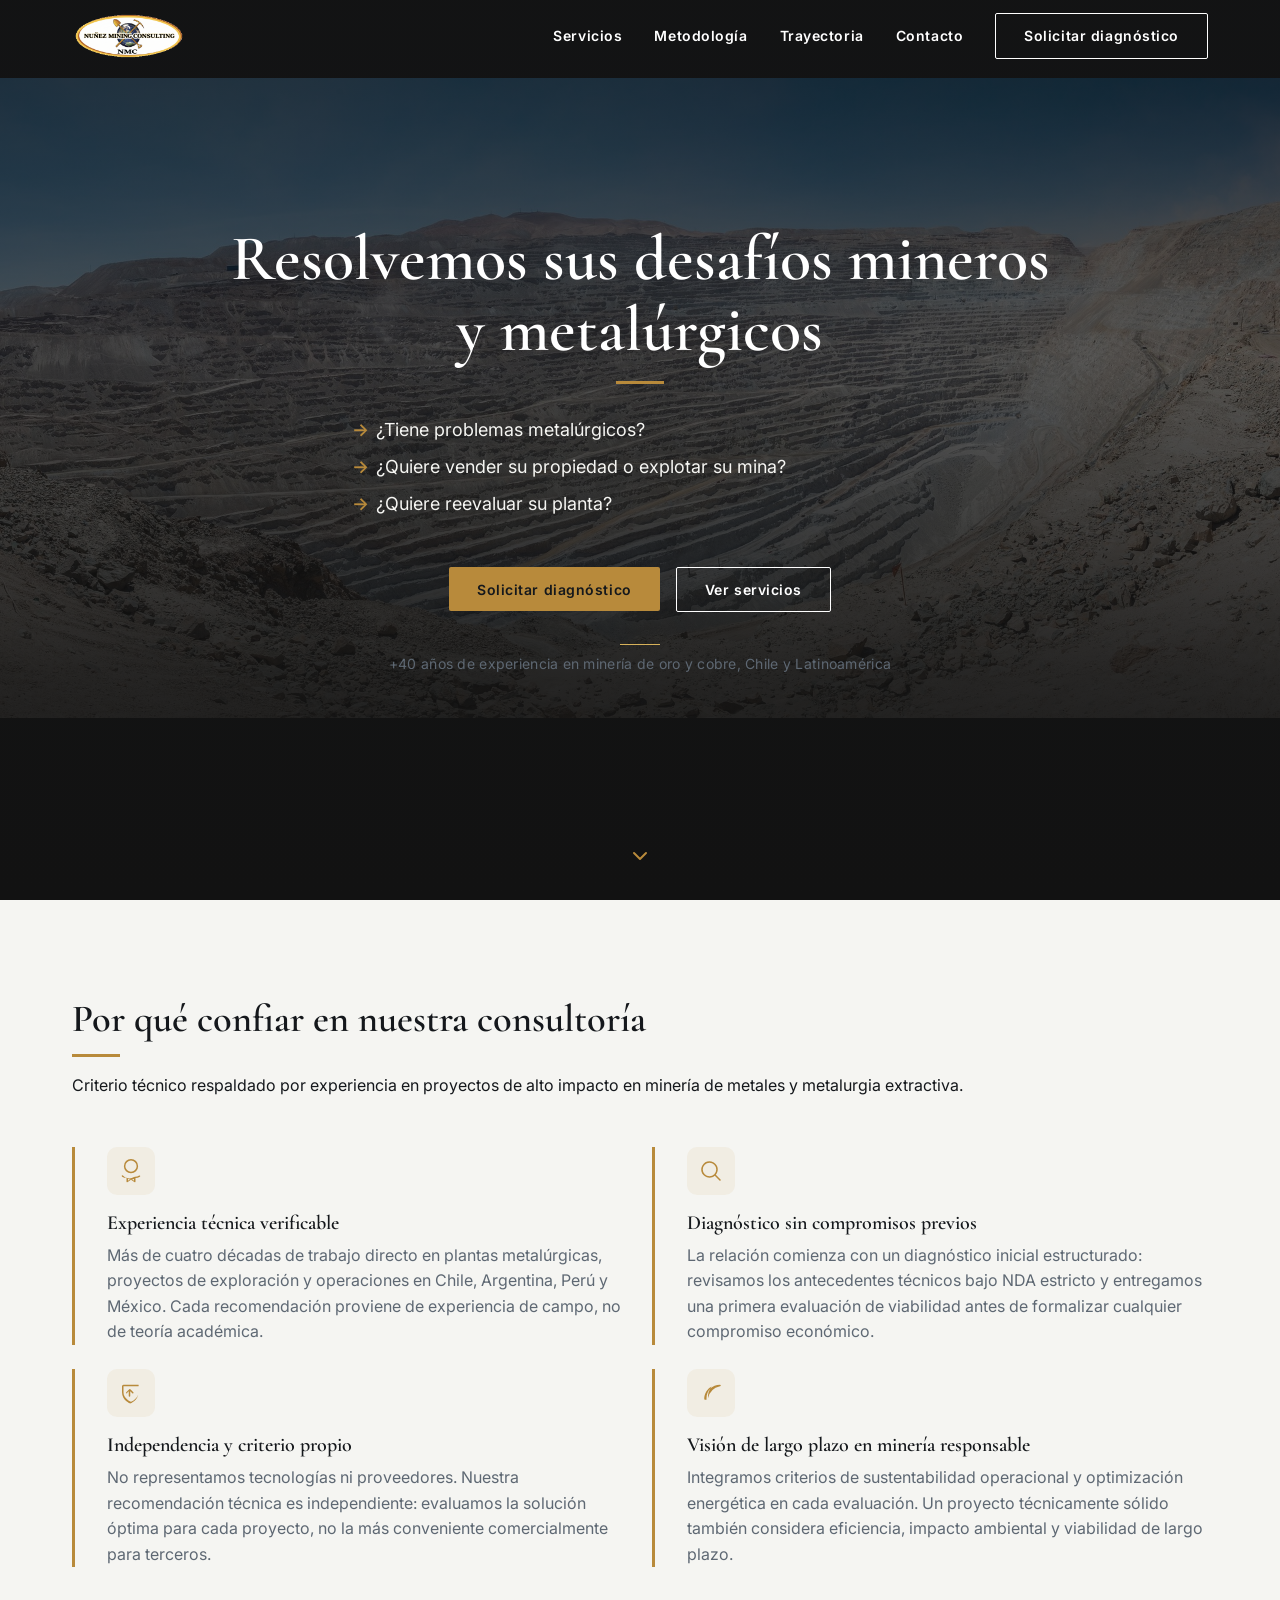
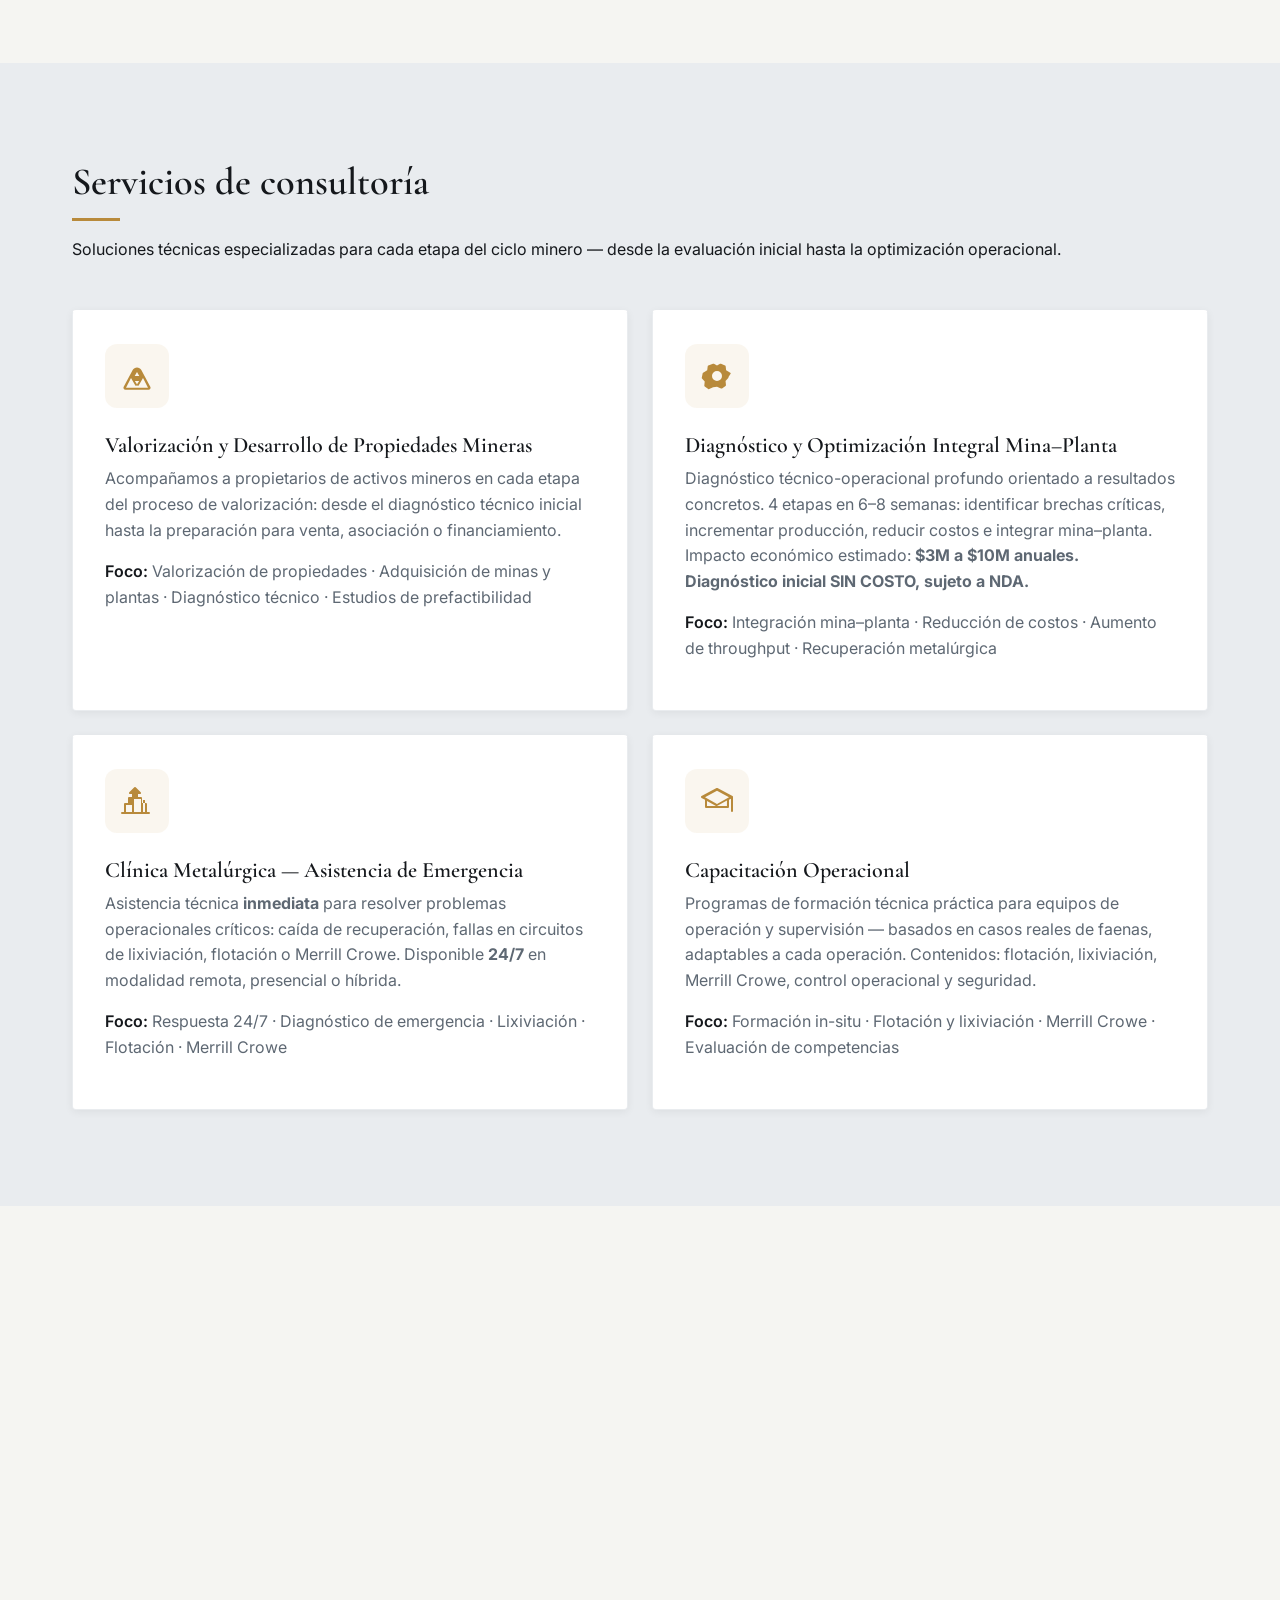
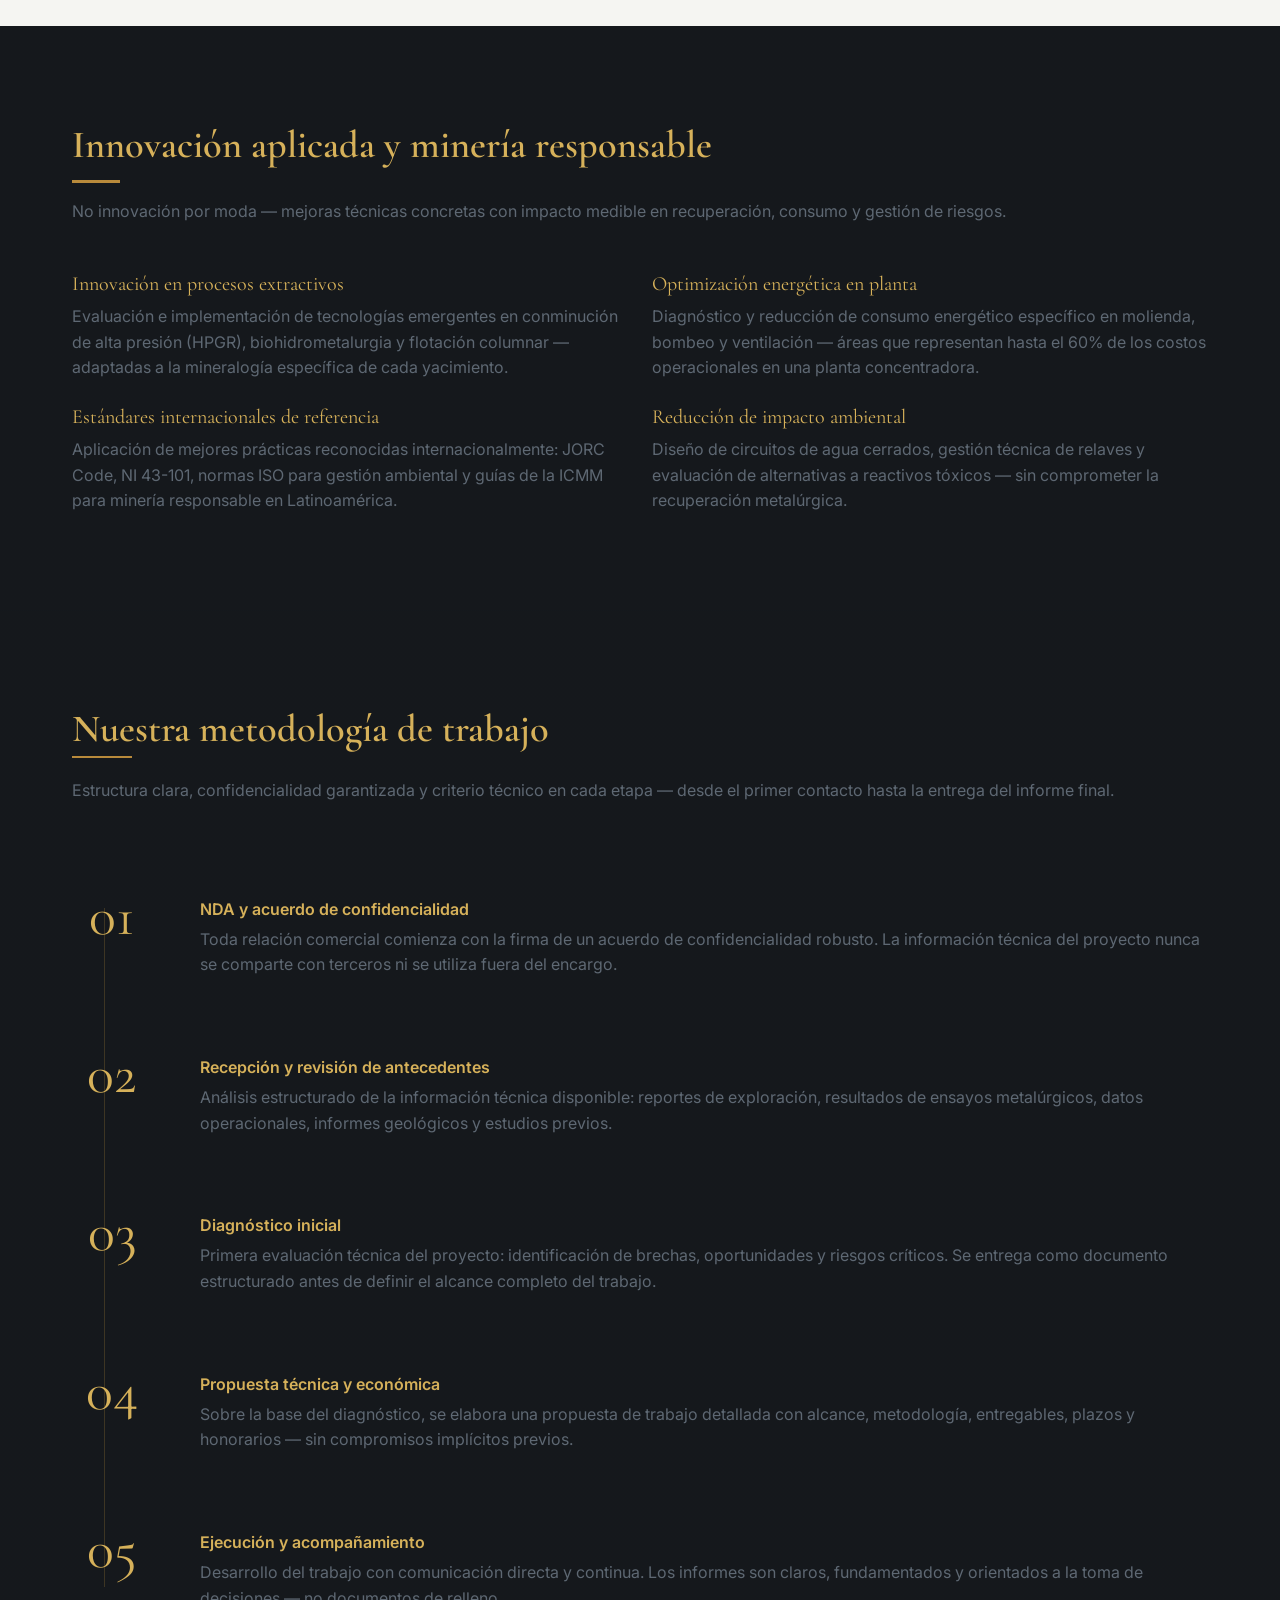
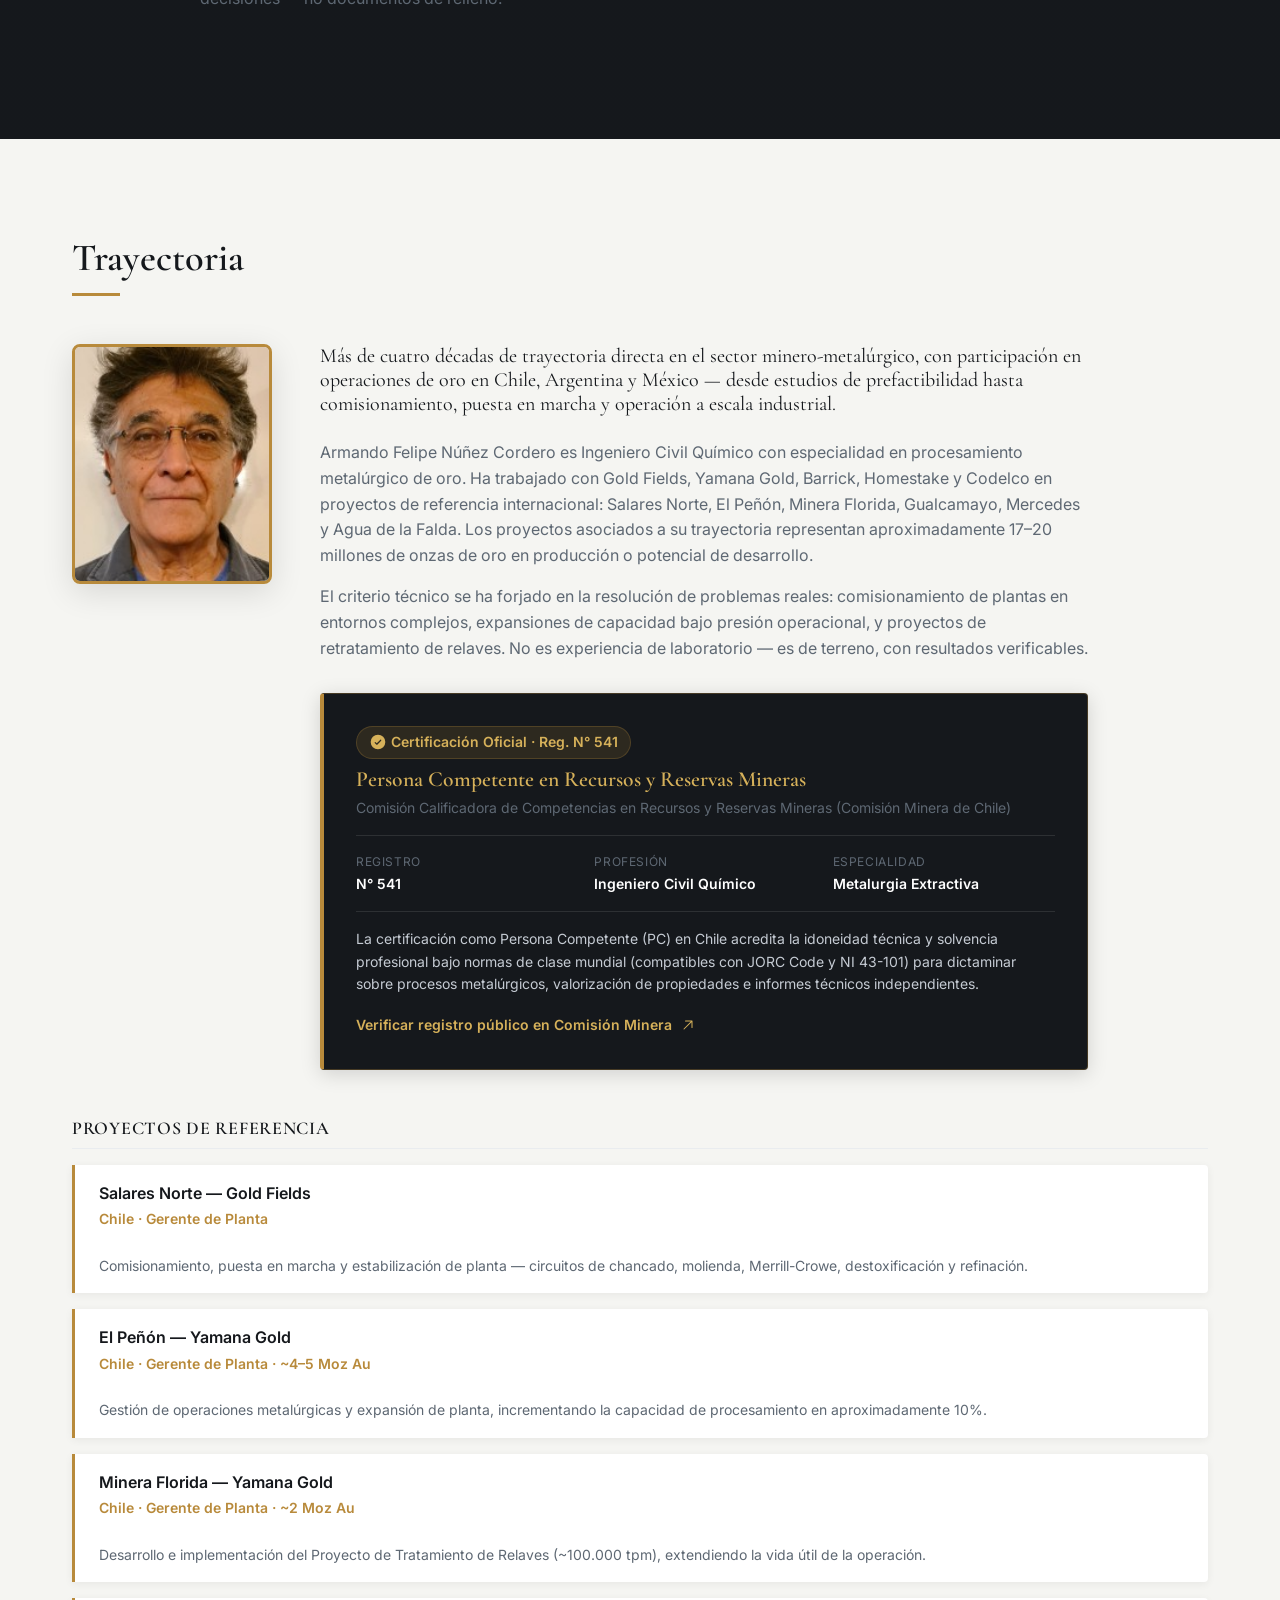
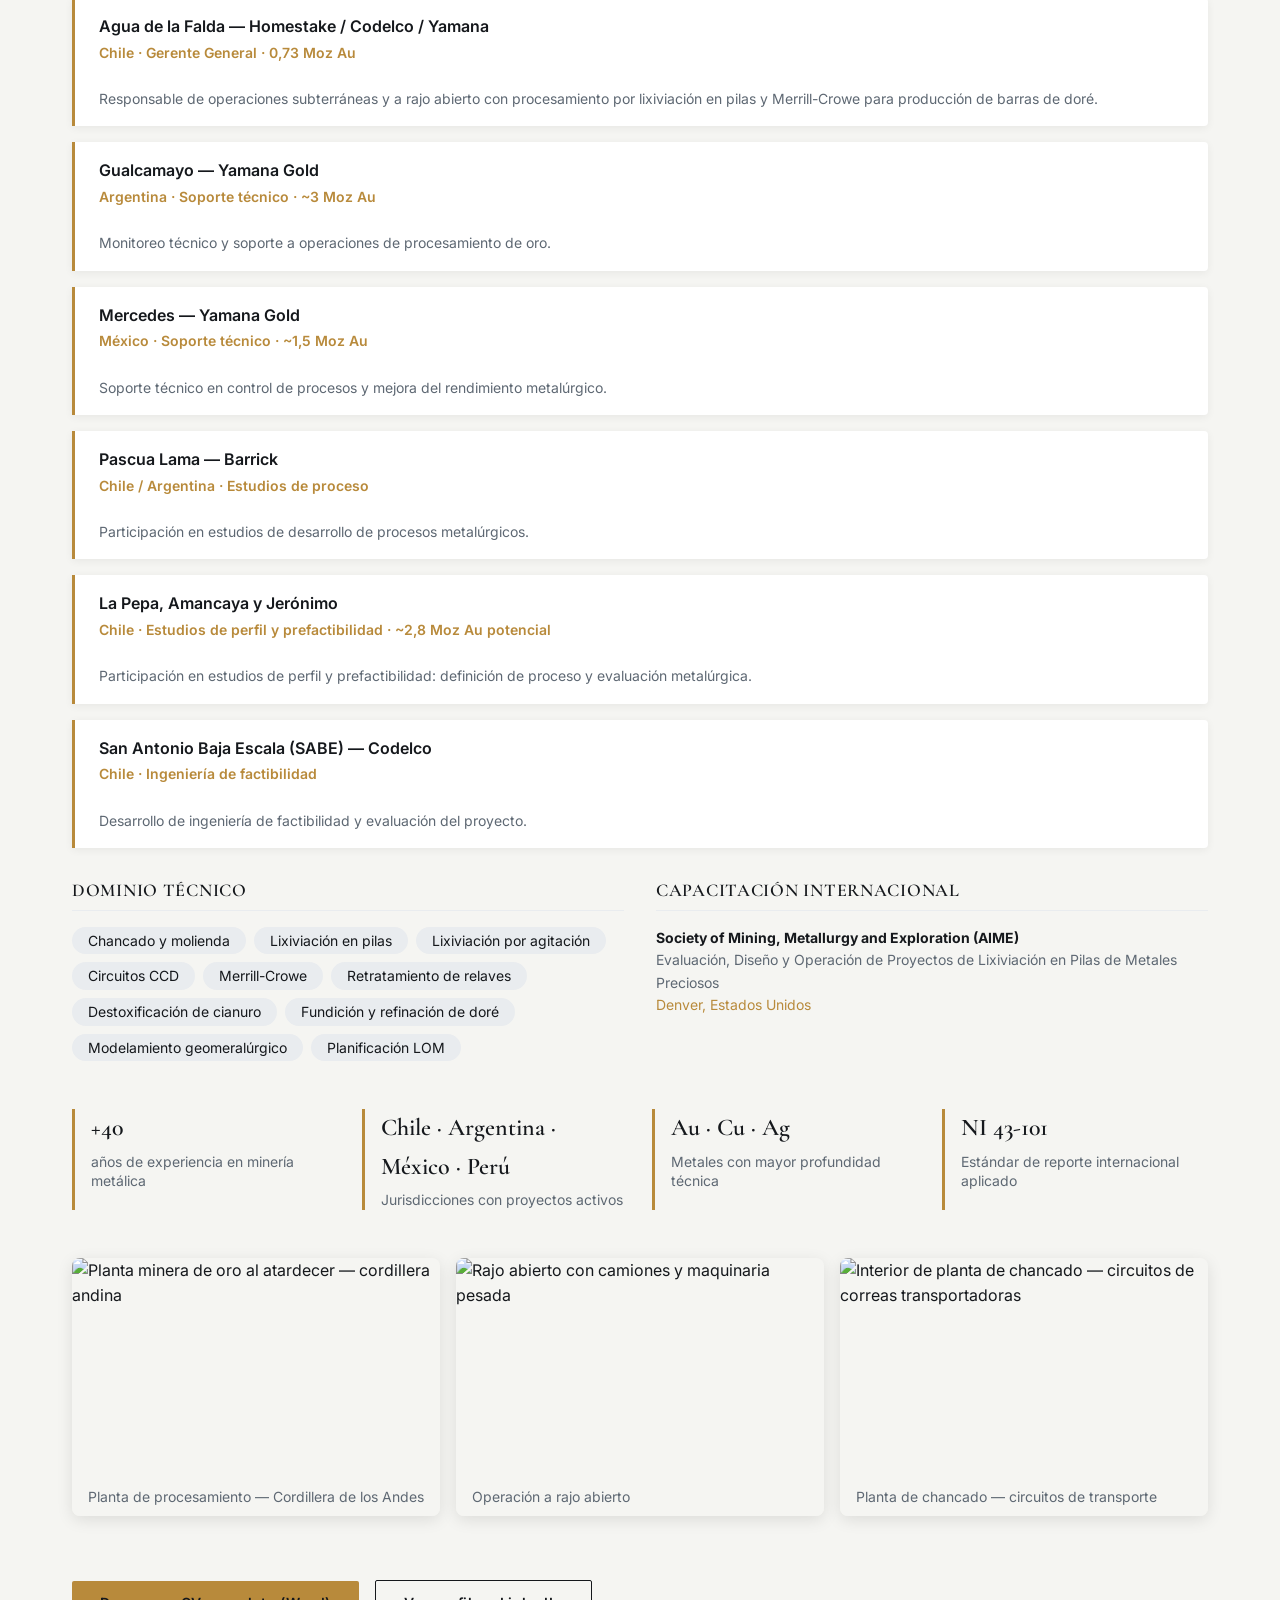
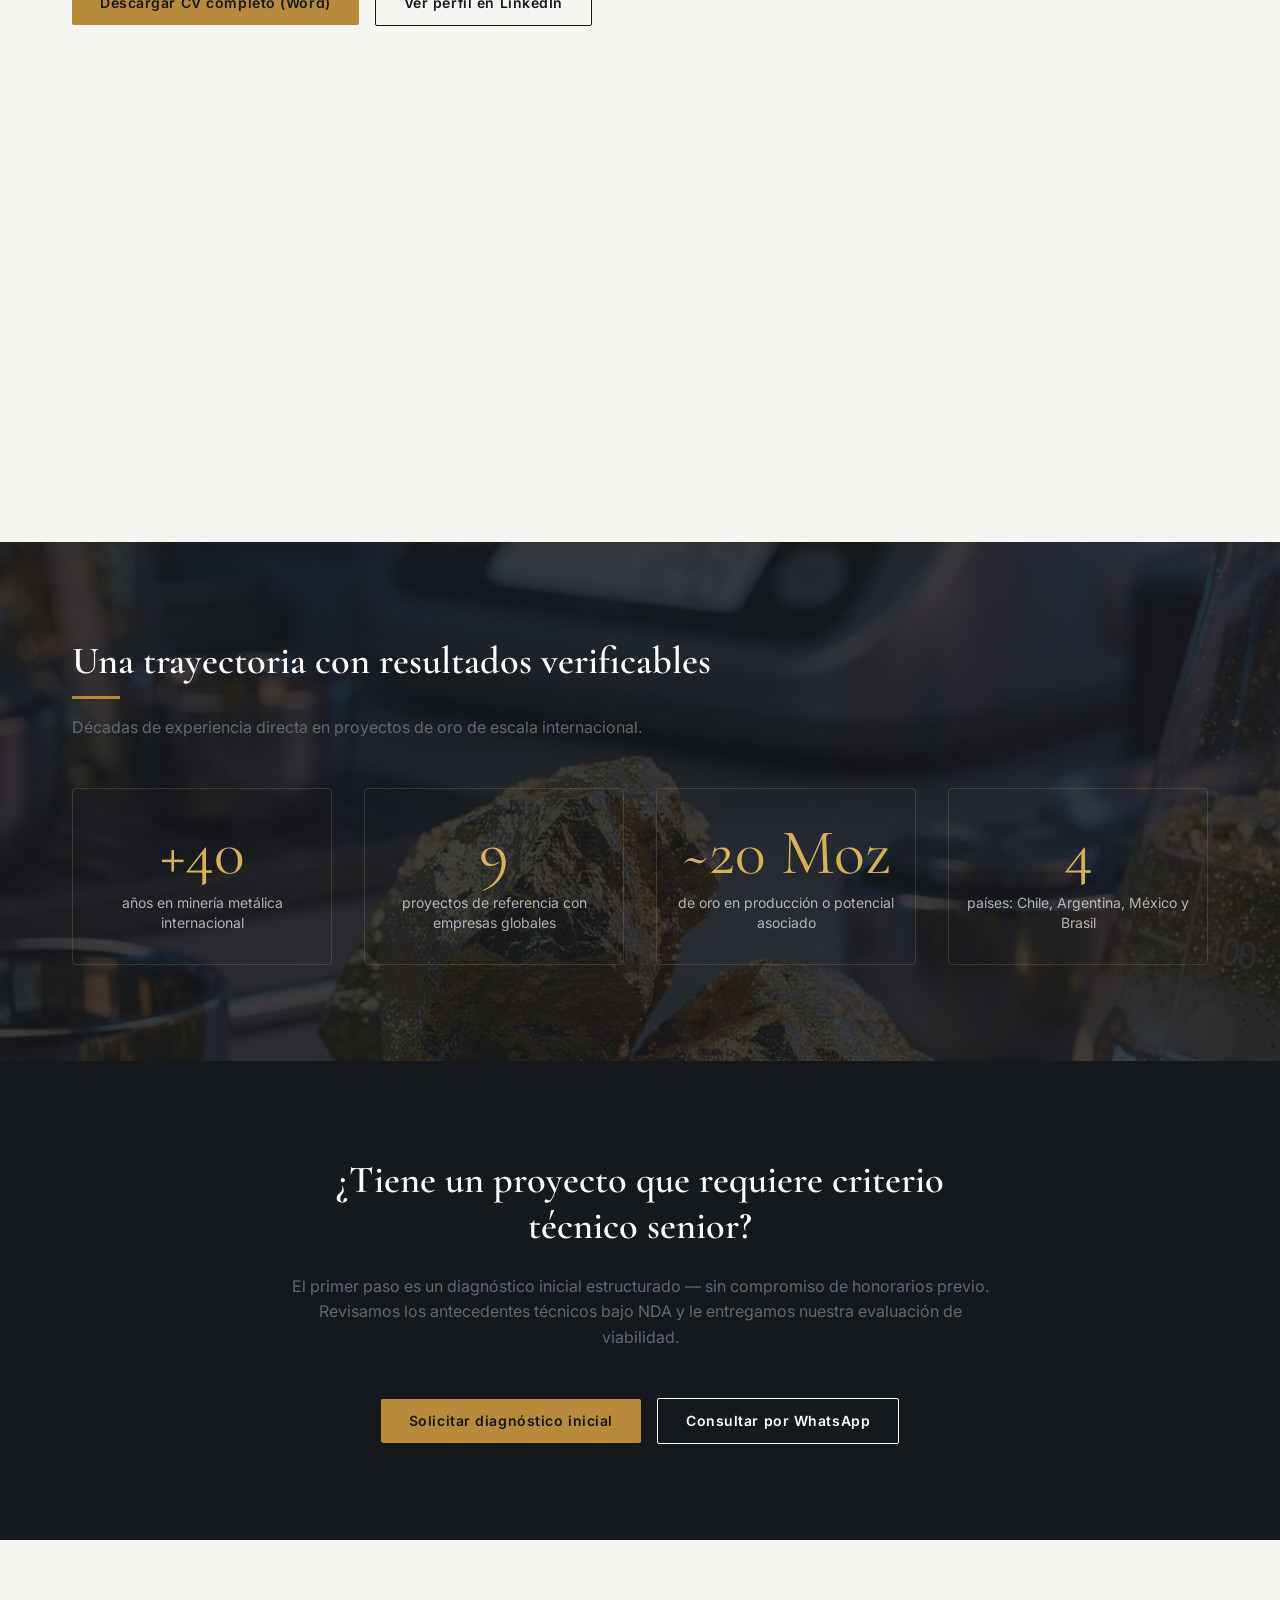
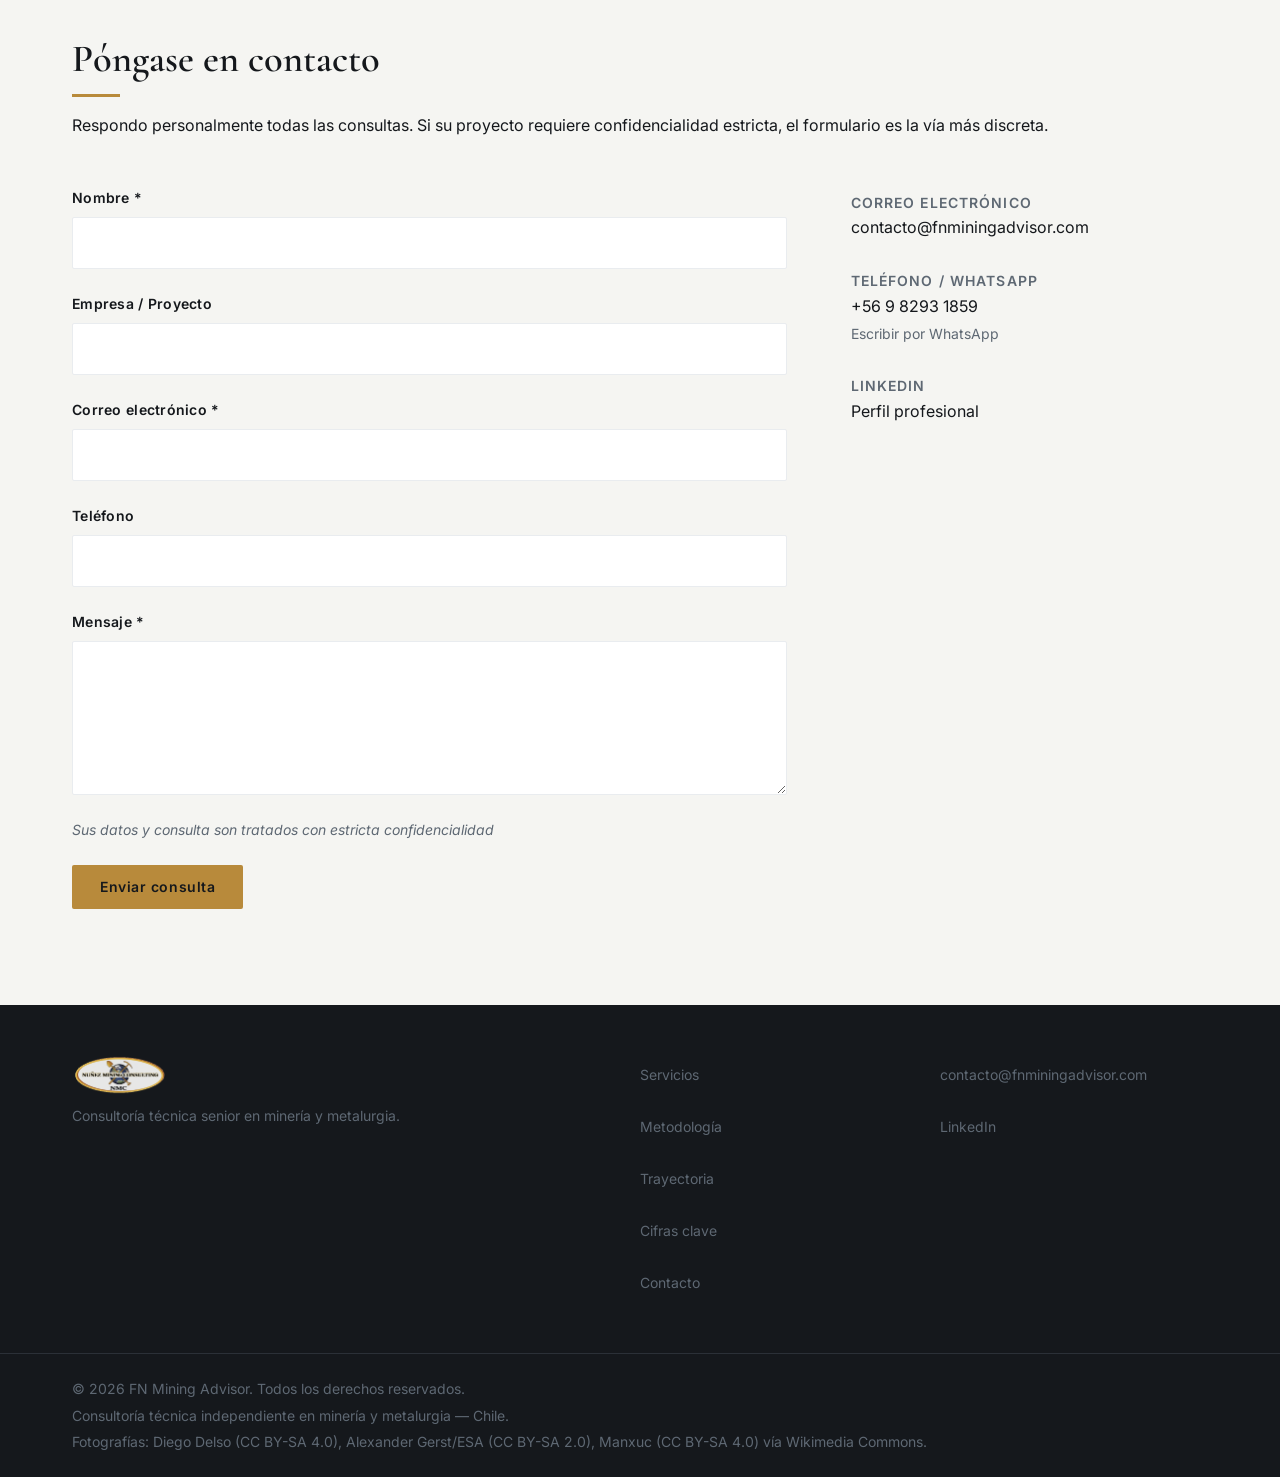
==== index.html @ b51a4a7b "fix(css): forzar especificidad dorada e invalidación de caché CSS con query params ?v=1.1.0" ====
<!DOCTYPE html>
<html lang="es">
<head>
  <meta charset="UTF-8">
  <meta name="viewport" content="width=device-width, initial-scale=1.0">
  <meta name="description" content="Consultoría especializada en valorización de propiedades, optimización metalúrgica y gestión de proyectos mineros en Chile y Latinoamérica.">

  <title>FN Mining Advisor — Consultoría Técnica Senior en Minería y Metalurgia</title>

  <!-- Design tokens load first — all other CSS depends on these variables -->
  <link rel="stylesheet" href="css/tokens.css?v=1.1.0">
  <link rel="stylesheet" href="css/base.css?v=1.1.0">
  <link rel="stylesheet" href="css/layout.css?v=1.1.0">
  <link rel="stylesheet" href="css/utilities.css?v=1.1.0">

  <!-- Section CSS -->
  <link rel="stylesheet" href="css/sections/hero.css?v=1.1.0">
  <link rel="stylesheet" href="css/sections/valor.css?v=1.1.0">
  <link rel="stylesheet" href="css/sections/servicios.css?v=1.1.0">
  <link rel="stylesheet" href="css/sections/innovacion.css?v=1.1.0">
  <link rel="stylesheet" href="css/sections/metodologia.css?v=1.1.0">
  <link rel="stylesheet" href="css/sections/experiencia.css?v=1.1.0">
  <link rel="stylesheet" href="css/sections/insights.css?v=1.1.0">
  <link rel="stylesheet" href="css/sections/cta-final.css?v=1.1.0">
  <link rel="stylesheet" href="css/sections/contacto.css?v=1.1.0">
  <link rel="stylesheet" href="css/header.css?v=1.1.0">
  <link rel="stylesheet" href="css/footer.css?v=1.1.0">
</head>
<body>

  <!-- ============================================================
       HEADER — sticky, transparent over hero, solid on scroll
       JS in js/header.js adds .header--scrolled when past hero
       ============================================================ -->
  <header class="site-header" id="site-header" role="banner">
    <div class="container site-header__inner">

      <a href="/" class="site-logo" aria-label="FN Mining Advisor — Inicio">
        <img src="assets/logo-nmc.png" alt="Nuñez Mining Consulting" class="site-logo__img">
      </a>

      <!-- Desktop navigation -->
      <nav class="site-nav" role="navigation" aria-label="Navegación principal">
        <ul class="site-nav__list" role="list">
          <li><a href="#servicios" class="site-nav__link">Servicios</a></li>
          <li><a href="#metodologia" class="site-nav__link">Metodología</a></li>
          <li><a href="#experiencia" class="site-nav__link">Trayectoria</a></li>
          <li><a href="#contacto" class="site-nav__link">Contacto</a></li>
        </ul>
        <a href="#contacto" class="btn btn--ghost site-nav__cta">Solicitar diagnóstico</a>
      </nav>

      <!-- Mobile hamburger button -->
      <button class="site-nav__hamburger" id="nav-toggle" aria-label="Abrir menú" aria-expanded="false" aria-controls="mobile-nav">
        <span class="site-nav__hamburger-bar"></span>
        <span class="site-nav__hamburger-bar"></span>
        <span class="site-nav__hamburger-bar"></span>
      </button>
    </div>
  </header>

  <!-- Mobile nav overlay — shown/hidden by js/header.js via .nav--open class -->
  <div class="mobile-nav" id="mobile-nav" aria-hidden="true" role="dialog" aria-label="Menú de navegación">
    <button class="mobile-nav__close" id="nav-close" aria-label="Cerrar menú">&#10005;</button>
    <nav aria-label="Navegación móvil">
      <ul class="mobile-nav__list" role="list">
        <li><a href="#servicios" class="mobile-nav__link">Servicios</a></li>
        <li><a href="#metodologia" class="mobile-nav__link">Metodología</a></li>
        <li><a href="#experiencia" class="mobile-nav__link">Trayectoria</a></li>
        <li><a href="#contacto" class="mobile-nav__link">Contacto</a></li>
      </ul>
      <a href="#contacto" class="btn btn--primary mobile-nav__cta">Solicitar diagnóstico</a>
    </nav>
  </div>

  <main id="main-content">

    <!-- ============================================================
         SECTION 1: HERO
         Dark gradient, 100vh, centered content
         ============================================================ -->
    <section id="hero" class="hero section--dark" aria-labelledby="hero-heading" style="background-image: url('assets/images/hero-bg.jpg');">
      <div class="container hero__container">
        <div class="hero__content fade-in">
          <h1 class="hero__heading" id="hero-heading">
            Resolvemos sus desafíos mineros y metalúrgicos
          </h1>
          <ul class="hero__pain-points" aria-label="Problemas que resolvemos">
            <li>¿Tiene problemas metalúrgicos?</li>
            <li>¿Quiere vender su propiedad o explotar su mina?</li>
            <li>¿Quiere reevaluar su planta?</li>
          </ul>
          <div class="hero__ctas">
            <a href="#contacto" class="btn btn--primary">Solicitar diagnóstico</a>
            <a href="#servicios" class="btn btn--ghost">Ver servicios</a>
          </div>
          <p class="hero__trayectoria">
            <span class="hero__trayectoria-line" aria-hidden="true"></span>
            +40 años de experiencia en minería de oro y cobre, Chile y Latinoamérica
          </p>
        </div>
      </div>
      <!-- Scroll indicator -->
      <div class="hero__scroll-indicator" aria-hidden="true">
        <svg width="24" height="24" viewBox="0 0 24 24" fill="none" stroke="currentColor" stroke-width="2" stroke-linecap="round" stroke-linejoin="round">
          <polyline points="6 9 12 15 18 9"></polyline>
        </svg>
      </div>
    </section>

    <!-- ============================================================
         SECTION 2: PROPUESTA DE VALOR
         Light warm-white bg, 4 trust pillars with gold left-border
         ============================================================ -->
    <section id="valor" class="valor-section" aria-labelledby="valor-heading">
      <div class="container">
        <header class="section-header fade-in">
          <h2 id="valor-heading">Por qué confiar en nuestra consultoría</h2>
          <p>Criterio técnico respaldado por experiencia en proyectos de alto impacto en minería de metales y metalurgia extractiva.</p>
        </header>

        <div class="valor-section__grid grid-2 fade-in">

          <article class="trust-pillar" aria-labelledby="pilar-1-title">
            <div class="trust-pillar__icon" aria-hidden="true">
              <!-- Medal / verified experience -->
              <svg width="24" height="24" viewBox="0 0 256 256" fill="none" xmlns="http://www.w3.org/2000/svg">
                <path d="M128,152a76,76,0,1,0-76-76A76.08,76.08,0,0,0,128,152Zm0-136a60,60,0,1,1-60,60A60.07,60.07,0,0,1,128,16Zm97.19,161.46a8,8,0,0,1-2.53,11A103.11,103.11,0,0,1,176,203.72V240a8,8,0,0,1-4.42,7.16,8.2,8.2,0,0,1-3.58.84,8,8,0,0,1-4.79-1.58L128,220.43l-35.21,26a8,8,0,0,1-12.79-6.41V203.72a103.11,103.11,0,0,1-46.66-15.28,8,8,0,1,1,8.44-13.56A88,88,0,0,0,160,192a88.91,88.91,0,0,0,12-1.6A88,88,0,0,0,215.85,176a8,8,0,0,1,9.34,3.46ZM96,231.57,128,208l32,23.57V212.64a103.25,103.25,0,0,1-64,0Z" fill="currentColor"/>
              </svg>
            </div>
            <h3 id="pilar-1-title">Experiencia técnica verificable</h3>
            <p>Más de cuatro décadas de trabajo directo en plantas metalúrgicas, proyectos de exploración y operaciones en Chile, Argentina, Perú y México. Cada recomendación proviene de experiencia de campo, no de teoría académica.</p>
          </article>

          <article class="trust-pillar" aria-labelledby="pilar-2-title">
            <div class="trust-pillar__icon" aria-hidden="true">
              <!-- Magnifying glass / diagnostic -->
              <svg width="24" height="24" viewBox="0 0 256 256" fill="none" xmlns="http://www.w3.org/2000/svg">
                <path d="M229.66,218.34l-50.07-50.07a88.11,88.11,0,1,0-11.31,11.31l50.06,50.07a8,8,0,0,0,11.32-11.31ZM40,112a72,72,0,1,1,72,72A72.08,72.08,0,0,1,40,112Z" fill="currentColor"/>
              </svg>
            </div>
            <h3 id="pilar-2-title">Diagnóstico sin compromisos previos</h3>
            <p>La relación comienza con un diagnóstico inicial estructurado: revisamos los antecedentes técnicos bajo NDA estricto y entregamos una primera evaluación de viabilidad antes de formalizar cualquier compromiso económico.</p>
          </article>

          <article class="trust-pillar" aria-labelledby="pilar-3-title">
            <div class="trust-pillar__icon" aria-hidden="true">
              <!-- Shield / independence -->
              <svg width="24" height="24" viewBox="0 0 256 256" fill="none" xmlns="http://www.w3.org/2000/svg">
                <path d="M208,40H48A16,16,0,0,0,32,56V120c0,88,88,120,88,120s88-32,88-120V56A16,16,0,0,0,208,40Zm0,80c0,65.74-67.51,96-80,101.16C115.51,216,48,185.74,48,120V56H208ZM82.34,130.34,104,108.69V160a8,8,0,0,0,16,0V108.69l21.66,21.65a8,8,0,0,0,11.31-11.31l-32-32a8,8,0,0,0-11.32,0l-32,32a8,8,0,0,0,11.32,11.31Z" fill="currentColor"/>
              </svg>
            </div>
            <h3 id="pilar-3-title">Independencia y criterio propio</h3>
            <p>No representamos tecnologías ni proveedores. Nuestra recomendación técnica es independiente: evaluamos la solución óptima para cada proyecto, no la más conveniente comercialmente para terceros.</p>
          </article>

          <article class="trust-pillar" aria-labelledby="pilar-4-title">
            <div class="trust-pillar__icon" aria-hidden="true">
              <!-- Leaf / sustainability -->
              <svg width="24" height="24" viewBox="0 0 256 256" fill="none" xmlns="http://www.w3.org/2000/svg">
                <path d="M232,48a8,8,0,0,0-8-8c-82.43,0-144,61.57-144,144v16a8,8,0,0,0,16,0V184A167.9,167.9,0,0,1,224,56,8,8,0,0,0,232,48ZM56,192c0-57.14,28.52-104.15,78.8-133.4A175.08,175.08,0,0,0,96,184v16a8,8,0,0,1-16,0V200H64a8,8,0,0,1-8-8Z" fill="currentColor"/>
              </svg>
            </div>
            <h3 id="pilar-4-title">Visión de largo plazo en minería responsable</h3>
            <p>Integramos criterios de sustentabilidad operacional y optimización energética en cada evaluación. Un proyecto técnicamente sólido también considera eficiencia, impacto ambiental y viabilidad de largo plazo.</p>
          </article>

        </div>
      </div>
    </section>

    <!-- ============================================================
         SECTION 3: SERVICIOS
         Light gray bg, 2×2 grid, service cards with SVG icons
         ============================================================ -->
    <section id="servicios" class="servicios-section" aria-labelledby="servicios-heading">
      <div class="container">
        <header class="section-header fade-in">
          <h2 id="servicios-heading">Servicios de consultoría</h2>
          <p>Soluciones técnicas especializadas para cada etapa del ciclo minero — desde la evaluación inicial hasta la optimización operacional.</p>
        </header>

        <div class="servicios-section__grid fade-in">

          <!-- Card 1: Valorización y Desarrollo de Propiedades -->
          <article class="service-card" aria-labelledby="servicio-1-title">
            <div class="service-card__icon" aria-hidden="true">
              <!-- Phosphor Icon: Mountains (property evaluation context) -->
              <svg width="32" height="32" viewBox="0 0 256 256" fill="none" xmlns="http://www.w3.org/2000/svg">
                <path d="M234.29,213.39,162.57,80.17a40,40,0,0,0-69.14,0L21.71,213.39A16,16,0,0,0,35.64,237.5H220.36A16,16,0,0,0,234.29,213.39ZM128,96l18.39,32H109.61Zm-88,125.5L80,144.24l33.42,58.07a8,8,0,0,0,13.86-8L110.85,168h34.3l-16.43,26.32a8,8,0,0,0,13.86,8L176,144.24l40,77.26Z" fill="currentColor"/>
              </svg>
            </div>
            <h3 id="servicio-1-title">Valorización y Desarrollo de Propiedades Mineras</h3>
            <p>Acompañamos a propietarios de activos mineros en cada etapa del proceso de valorización: desde el diagnóstico técnico inicial hasta la preparación para venta, asociación o financiamiento.</p>
            <p class="service-card__foco">
              <strong>Foco:</strong> Valorización de propiedades · Adquisición de minas y plantas · Diagnóstico técnico · Estudios de prefactibilidad
            </p>
          </article>

          <!-- Card 2: Optimización de Procesos Metalúrgicos -->
          <article class="service-card" aria-labelledby="servicio-2-title">
            <div class="service-card__icon" aria-hidden="true">
              <!-- Phosphor Icon: Gear / Process (metallurgical process context) -->
              <svg width="32" height="32" viewBox="0 0 256 256" fill="none" xmlns="http://www.w3.org/2000/svg">
                <path d="M237.94,107.21a8,8,0,0,0-3.89-5.4l-32.86-19-3.91-32.17a8,8,0,0,0-4.7-6.28L160,30.05a8,8,0,0,0-7.5.38L128,43.94l-24.5-13.51a8,8,0,0,0-7.5-.38L58.42,44.37a8,8,0,0,0-4.7,6.28l-3.91,32.17-32.86,19a8,8,0,0,0-3.89,5.4l-6.83,33.91a8,8,0,0,0,1.83,6.9l21.67,23.43-3.23,32.53a8,8,0,0,0,3.23,7.49l28.37,20.24a8,8,0,0,0,7.86.64l30.81-14.25L128,213.86l32.21,14.25a8,8,0,0,0,7.86-.64l28.37-20.24a8,8,0,0,0,3.23-7.49L196.44,167l21.67-23.43a8,8,0,0,0,1.83-6.9ZM128,168a40,40,0,1,1,40-40A40,40,0,0,1,128,168Z" fill="currentColor"/>
              </svg>
            </div>
            <h3 id="servicio-2-title">Diagnóstico y Optimización Integral Mina–Planta</h3>
            <p>Diagnóstico técnico-operacional profundo orientado a resultados concretos. 4 etapas en 6–8 semanas: identificar brechas críticas, incrementar producción, reducir costos e integrar mina–planta. Impacto económico estimado: <strong>$3M a $10M anuales.</strong> <strong>Diagnóstico inicial SIN COSTO, sujeto a NDA.</strong></p>
            <p class="service-card__foco">
              <strong>Foco:</strong> Integración mina–planta · Reducción de costos · Aumento de throughput · Recuperación metalúrgica
            </p>
          </article>

          <!-- Card 3: Clínica Metalúrgica -->
          <article class="service-card" aria-labelledby="servicio-3-title">
            <div class="service-card__icon" aria-hidden="true">
              <!-- Phosphor Icon: Microscope / Lab (clinic context) -->
              <svg width="32" height="32" viewBox="0 0 256 256" fill="none" xmlns="http://www.w3.org/2000/svg">
                <path d="M224,216H208V152a8,8,0,0,0-8-8H168V104a8,8,0,0,0-8-8H136V72h16a8,8,0,0,0,5.66-13.66l-40-40a8,8,0,0,0-11.32,0l-40,40A8,8,0,0,0,72,72H88V96H64a8,8,0,0,0-8,8v40H32a8,8,0,0,0-8,8v64H8a8,8,0,0,0,0,16H224a8,8,0,0,0,0-16ZM88,216H40V160H88Zm72,0H104V112H160Zm16-96h16v96H176Z" fill="currentColor"/>
              </svg>
            </div>
            <h3 id="servicio-3-title">Clínica Metalúrgica — Asistencia de Emergencia</h3>
            <p>Asistencia técnica <strong>inmediata</strong> para resolver problemas operacionales críticos: caída de recuperación, fallas en circuitos de lixiviación, flotación o Merrill Crowe. Disponible <strong>24/7</strong> en modalidad remota, presencial o híbrida.</p>
            <p class="service-card__foco">
              <strong>Foco:</strong> Respuesta 24/7 · Diagnóstico de emergencia · Lixiviación · Flotación · Merrill Crowe
            </p>
          </article>

          <!-- Card 4: Capacitación en Procesos Metalúrgicos -->
          <article class="service-card" aria-labelledby="servicio-4-title">
            <div class="service-card__icon" aria-hidden="true">
              <!-- Phosphor Icon: Graduation Cap (training context) -->
              <svg width="32" height="32" viewBox="0 0 256 256" fill="none" xmlns="http://www.w3.org/2000/svg">
                <path d="M251.76,88.94l-120-64a8,8,0,0,0-7.52,0l-120,64a8,8,0,0,0,0,14.12L32,117.87V176a8,8,0,0,0,8,8H216a8,8,0,0,0,8-8V117.87l16-8.81V208a8,8,0,0,0,16,0V96A8,8,0,0,0,251.76,88.94ZM208,168H48V127.47l72,39.59a8,8,0,0,0,7.52,0l80-44v45ZM128,151.06,32,98.94,128,46.94l96,52Z" fill="currentColor"/>
              </svg>
            </div>
            <h3 id="servicio-4-title">Capacitación Operacional</h3>
            <p>Programas de formación técnica práctica para equipos de operación y supervisión — basados en casos reales de faenas, adaptables a cada operación. Contenidos: flotación, lixiviación, Merrill Crowe, control operacional y seguridad.</p>
            <p class="service-card__foco">
              <strong>Foco:</strong> Formación in-situ · Flotación y lixiviación · Merrill Crowe · Evaluación de competencias
            </p>
          </article>

        </div><!-- /.servicios-section__grid -->
      </div><!-- /.container -->
    </section>

    <!-- Full-width image banner — visual break between Servicios and Innovación -->
    <div class="img-banner" role="presentation" aria-hidden="true" style="background-image: url('assets/images/tecnico-planta.png'); background-position: center 30%;"></div>

    <!-- ============================================================
         SECTION 4: INNOVACIÓN Y SUSTENTABILIDAD
         Dark carbon bg — contrast band mid-page
         ============================================================ -->
    <section id="innovacion" class="innovacion-section section--dark" aria-labelledby="innovacion-heading">
      <div class="container">
        <header class="section-header fade-in">
          <h2 id="innovacion-heading">Innovación aplicada y minería responsable</h2>
          <p>No innovación por moda — mejoras técnicas concretas con impacto medible en recuperación, consumo y gestión de riesgos.</p>
        </header>

        <div class="innovacion-section__grid grid-2 fade-in">

          <article class="innovacion-item" aria-labelledby="inn-1-title">
            <h3 id="inn-1-title">Innovación en procesos extractivos</h3>
            <p>Evaluación e implementación de tecnologías emergentes en conminución de alta presión (HPGR), biohidrometalurgia y flotación columnar — adaptadas a la mineralogía específica de cada yacimiento.</p>
          </article>

          <article class="innovacion-item" aria-labelledby="inn-2-title">
            <h3 id="inn-2-title">Optimización energética en planta</h3>
            <p>Diagnóstico y reducción de consumo energético específico en molienda, bombeo y ventilación — áreas que representan hasta el 60% de los costos operacionales en una planta concentradora.</p>
          </article>

          <article class="innovacion-item" aria-labelledby="inn-3-title">
            <h3 id="inn-3-title">Estándares internacionales de referencia</h3>
            <p>Aplicación de mejores prácticas reconocidas internacionalmente: JORC Code, NI 43-101, normas ISO para gestión ambiental y guías de la ICMM para minería responsable en Latinoamérica.</p>
          </article>

          <article class="innovacion-item" aria-labelledby="inn-4-title">
            <h3 id="inn-4-title">Reducción de impacto ambiental</h3>
            <p>Diseño de circuitos de agua cerrados, gestión técnica de relaves y evaluación de alternativas a reactivos tóxicos — sin comprometer la recuperación metalúrgica.</p>
          </article>

        </div>
      </div>
    </section>

    <!-- ============================================================
         SECTION 5: METODOLOGÍA
         Dark carbon bg — 5 sequential steps with large gold numerals
         ============================================================ -->
    <section id="metodologia" class="metodologia-section section--dark" aria-labelledby="metodologia-heading">
      <div class="container">
        <header class="section-header fade-in">
          <h2 id="metodologia-heading">Nuestra metodología de trabajo</h2>
          <p>Estructura clara, confidencialidad garantizada y criterio técnico en cada etapa — desde el primer contacto hasta la entrega del informe final.</p>
        </header>

        <ol class="metodologia-section__steps fade-in" aria-label="Pasos de la metodología">

          <li class="methodology-step" aria-labelledby="paso-1-title">
            <div class="methodology-step__number" aria-hidden="true">01</div>
            <div class="methodology-step__content">
              <h3 id="paso-1-title">NDA y acuerdo de confidencialidad</h3>
              <p>Toda relación comercial comienza con la firma de un acuerdo de confidencialidad robusto. La información técnica del proyecto nunca se comparte con terceros ni se utiliza fuera del encargo.</p>
            </div>
          </li>

          <li class="methodology-step" aria-labelledby="paso-2-title">
            <div class="methodology-step__number" aria-hidden="true">02</div>
            <div class="methodology-step__content">
              <h3 id="paso-2-title">Recepción y revisión de antecedentes</h3>
              <p>Análisis estructurado de la información técnica disponible: reportes de exploración, resultados de ensayos metalúrgicos, datos operacionales, informes geológicos y estudios previos.</p>
            </div>
          </li>

          <li class="methodology-step" aria-labelledby="paso-3-title">
            <div class="methodology-step__number" aria-hidden="true">03</div>
            <div class="methodology-step__content">
              <h3 id="paso-3-title">Diagnóstico inicial</h3>
              <p>Primera evaluación técnica del proyecto: identificación de brechas, oportunidades y riesgos críticos. Se entrega como documento estructurado antes de definir el alcance completo del trabajo.</p>
            </div>
          </li>

          <li class="methodology-step" aria-labelledby="paso-4-title">
            <div class="methodology-step__number" aria-hidden="true">04</div>
            <div class="methodology-step__content">
              <h3 id="paso-4-title">Propuesta técnica y económica</h3>
              <p>Sobre la base del diagnóstico, se elabora una propuesta de trabajo detallada con alcance, metodología, entregables, plazos y honorarios — sin compromisos implícitos previos.</p>
            </div>
          </li>

          <li class="methodology-step" aria-labelledby="paso-5-title">
            <div class="methodology-step__number" aria-hidden="true">05</div>
            <div class="methodology-step__content">
              <h3 id="paso-5-title">Ejecución y acompañamiento</h3>
              <p>Desarrollo del trabajo con comunicación directa y continua. Los informes son claros, fundamentados y orientados a la toma de decisiones — no documentos de relleno.</p>
            </div>
          </li>

        </ol>
      </div>
    </section>

    <!-- ============================================================
         SECTION 6: EXPERIENCIA PROFESIONAL
         Light warm-white bg — editorial block, structured for future stats
         ============================================================ -->
    <section id="experiencia" class="experiencia-section" aria-labelledby="experiencia-heading">
      <div class="container">
        <header class="section-header fade-in">
          <h2 id="experiencia-heading">Trayectoria</h2>
        </header>

        <div class="experiencia-section__content fade-in">

          <div class="experiencia-section__profile">
            <img src="assets/images/felipe-nunez-perfil.jpg" alt="Armando Felipe Núñez Cordero — Consultor Senior en Proyectos de Minería de Oro" class="experiencia-section__portrait" loading="lazy">
          </div>

          <div class="experiencia-section__editorial">
            <p class="experiencia-section__lead">
              Más de cuatro décadas de trayectoria directa en el sector minero-metalúrgico, con participación en operaciones de oro en Chile, Argentina y México — desde estudios de prefactibilidad hasta comisionamiento, puesta en marcha y operación a escala industrial.
            </p>
            <p>
              Armando Felipe Núñez Cordero es Ingeniero Civil Químico con especialidad en procesamiento metalúrgico de oro. Ha trabajado con Gold Fields, Yamana Gold, Barrick, Homestake y Codelco en proyectos de referencia internacional: Salares Norte, El Peñón, Minera Florida, Gualcamayo, Mercedes y Agua de la Falda. Los proyectos asociados a su trayectoria representan aproximadamente 17–20 millones de onzas de oro en producción o potencial de desarrollo.
            </p>
            <p>
              El criterio técnico se ha forjado en la resolución de problemas reales: comisionamiento de plantas en entornos complejos, expansiones de capacidad bajo presión operacional, y proyectos de retratamiento de relaves. No es experiencia de laboratorio — es de terreno, con resultados verificables.
            </p>

            <!-- Habilitación Persona Competente (Comisión Minera) -->
            <div class="persona-competente-card" aria-label="Habilitación Persona Competente Comisión Minera">
              <div class="persona-competente-card__header">
                <div class="persona-competente-card__badge">
                  <svg width="18" height="18" viewBox="0 0 256 256" fill="none" xmlns="http://www.w3.org/2000/svg" aria-hidden="true">
                    <path d="M128,24A104,104,0,1,0,232,128,104.11,104.11,0,0,0,128,24Zm45.66,85.66-56,56a8,8,0,0,1-11.32,0l-24-24a8,8,0,0,1,11.32-11.32L111,147.34l50.34-50.34a8,8,0,0,1,11.32,11.32Z" fill="currentColor"/>
                  </svg>
                  Certificación Oficial · Reg. N° 541
                </div>
                <h3 class="persona-competente-card__title">Persona Competente en Recursos y Reservas Mineras</h3>
                <p class="persona-competente-card__subtitle">Comisión Calificadora de Competencias en Recursos y Reservas Mineras (Comisión Minera de Chile)</p>
              </div>

              <div class="persona-competente-card__details">
                <div class="persona-competente-card__detail-item">
                  <span class="persona-competente-card__detail-label">Registro</span>
                  <span class="persona-competente-card__detail-val">N° 541</span>
                </div>
                <div class="persona-competente-card__detail-item">
                  <span class="persona-competente-card__detail-label">Profesión</span>
                  <span class="persona-competente-card__detail-val">Ingeniero Civil Químico</span>
                </div>
                <div class="persona-competente-card__detail-item">
                  <span class="persona-competente-card__detail-label">Especialidad</span>
                  <span class="persona-competente-card__detail-val">Metalurgia Extractiva</span>
                </div>
              </div>

              <p class="persona-competente-card__desc">
                La certificación como Persona Competente (PC) en Chile acredita la idoneidad técnica y solvencia profesional bajo normas de clase mundial (compatibles con JORC Code y NI 43-101) para dictaminar sobre procesos metalúrgicos, valorización de propiedades e informes técnicos independientes.
              </p>

              <a href="https://www.comisionminera.cl/busca-personas-competentes/" target="_blank" rel="noopener noreferrer" class="persona-competente-card__link">
                Verificar registro público en Comisión Minera
                <svg width="16" height="16" viewBox="0 0 256 256" fill="none" xmlns="http://www.w3.org/2000/svg" aria-hidden="true">
                  <path d="M200,64V168a8,8,0,0,1-16,0V83.31L69.66,197.66a8,8,0,0,1-11.32-11.32L172.69,72H88a8,8,0,0,1,0-16H192A8,8,0,0,1,200,64Z" fill="currentColor"/>
                </svg>
              </a>
            </div>
          </div>

          <!-- CV estructurado — proyectos reales del cliente -->
          <div class="experiencia-section__cv fade-in" id="cv" aria-label="Perfil profesional estructurado">

            <h3 class="cv__section-title">Proyectos de referencia</h3>
            <div class="cv__projects" role="list">

              <div class="cv__project" role="listitem">
                <div class="cv__project-header">
                  <span class="cv__project-name">Salares Norte — Gold Fields</span>
                  <span class="cv__project-meta">Chile · Gerente de Planta</span>
                </div>
                <p class="cv__project-desc">Comisionamiento, puesta en marcha y estabilización de planta — circuitos de chancado, molienda, Merrill-Crowe, destoxificación y refinación.</p>
              </div>

              <div class="cv__project" role="listitem">
                <div class="cv__project-header">
                  <span class="cv__project-name">El Peñón — Yamana Gold</span>
                  <span class="cv__project-meta">Chile · Gerente de Planta · ~4–5 Moz Au</span>
                </div>
                <p class="cv__project-desc">Gestión de operaciones metalúrgicas y expansión de planta, incrementando la capacidad de procesamiento en aproximadamente 10%.</p>
              </div>

              <div class="cv__project" role="listitem">
                <div class="cv__project-header">
                  <span class="cv__project-name">Minera Florida — Yamana Gold</span>
                  <span class="cv__project-meta">Chile · Gerente de Planta · ~2 Moz Au</span>
                </div>
                <p class="cv__project-desc">Desarrollo e implementación del Proyecto de Tratamiento de Relaves (~100.000 tpm), extendiendo la vida útil de la operación.</p>
              </div>

              <div class="cv__project" role="listitem">
                <div class="cv__project-header">
                  <span class="cv__project-name">Agua de la Falda — Homestake / Codelco / Yamana</span>
                  <span class="cv__project-meta">Chile · Gerente General · 0,73 Moz Au</span>
                </div>
                <p class="cv__project-desc">Responsable de operaciones subterráneas y a rajo abierto con procesamiento por lixiviación en pilas y Merrill-Crowe para producción de barras de doré.</p>
              </div>

              <div class="cv__project" role="listitem">
                <div class="cv__project-header">
                  <span class="cv__project-name">Gualcamayo — Yamana Gold</span>
                  <span class="cv__project-meta">Argentina · Soporte técnico · ~3 Moz Au</span>
                </div>
                <p class="cv__project-desc">Monitoreo técnico y soporte a operaciones de procesamiento de oro.</p>
              </div>

              <div class="cv__project" role="listitem">
                <div class="cv__project-header">
                  <span class="cv__project-name">Mercedes — Yamana Gold</span>
                  <span class="cv__project-meta">México · Soporte técnico · ~1,5 Moz Au</span>
                </div>
                <p class="cv__project-desc">Soporte técnico en control de procesos y mejora del rendimiento metalúrgico.</p>
              </div>

              <div class="cv__project" role="listitem">
                <div class="cv__project-header">
                  <span class="cv__project-name">Pascua Lama — Barrick</span>
                  <span class="cv__project-meta">Chile / Argentina · Estudios de proceso</span>
                </div>
                <p class="cv__project-desc">Participación en estudios de desarrollo de procesos metalúrgicos.</p>
              </div>

              <div class="cv__project" role="listitem">
                <div class="cv__project-header">
                  <span class="cv__project-name">La Pepa, Amancaya y Jerónimo</span>
                  <span class="cv__project-meta">Chile · Estudios de perfil y prefactibilidad · ~2,8 Moz Au potencial</span>
                </div>
                <p class="cv__project-desc">Participación en estudios de perfil y prefactibilidad: definición de proceso y evaluación metalúrgica.</p>
              </div>

              <div class="cv__project" role="listitem">
                <div class="cv__project-header">
                  <span class="cv__project-name">San Antonio Baja Escala (SABE) — Codelco</span>
                  <span class="cv__project-meta">Chile · Ingeniería de factibilidad</span>
                </div>
                <p class="cv__project-desc">Desarrollo de ingeniería de factibilidad y evaluación del proyecto.</p>
              </div>

            </div><!-- /.cv__projects -->

            <div class="cv__footer">

              <div class="cv__expertise">
                <h3 class="cv__section-title">Dominio técnico</h3>
                <ul class="cv__tags" aria-label="Áreas de expertise técnico">
                  <li class="cv__tag">Chancado y molienda</li>
                  <li class="cv__tag">Lixiviación en pilas</li>
                  <li class="cv__tag">Lixiviación por agitación</li>
                  <li class="cv__tag">Circuitos CCD</li>
                  <li class="cv__tag">Merrill-Crowe</li>
                  <li class="cv__tag">Retratamiento de relaves</li>
                  <li class="cv__tag">Destoxificación de cianuro</li>
                  <li class="cv__tag">Fundición y refinación de doré</li>
                  <li class="cv__tag">Modelamiento geomeralúrgico</li>
                  <li class="cv__tag">Planificación LOM</li>
                </ul>
              </div>

              <div class="cv__training">
                <h3 class="cv__section-title">Capacitación internacional</h3>
                <p class="cv__training-item">
                  <strong>Society of Mining, Metallurgy and Exploration (AIME)</strong><br>
                  Evaluación, Diseño y Operación de Proyectos de Lixiviación en Pilas de Metales Preciosos<br>
                  <span class="cv__training-location">Denver, Estados Unidos</span>
                </p>
              </div>

            </div><!-- /.cv__footer -->

          </div><!-- /.experiencia-section__cv -->

          <!-- Placeholder structure for future stats/hitos — data to come from WP in Phase 4 -->
          <div class="experiencia-section__hitos" aria-label="Hitos de experiencia" data-api-target="experience-stats">
            <div class="experiencia-hito">
              <span class="experiencia-hito__value">+40</span>
              <span class="experiencia-hito__label">años de experiencia en minería metálica</span>
            </div>
            <div class="experiencia-hito">
              <span class="experiencia-hito__value">Chile · Argentina · México · Perú</span>
              <span class="experiencia-hito__label">Jurisdicciones con proyectos activos</span>
            </div>
            <div class="experiencia-hito">
              <span class="experiencia-hito__value">Au · Cu · Ag</span>
              <span class="experiencia-hito__label">Metales con mayor profundidad técnica</span>
            </div>
            <div class="experiencia-hito">
              <span class="experiencia-hito__value">NI 43-101</span>
              <span class="experiencia-hito__label">Estándar de reporte internacional aplicado</span>
            </div>
          </div>

          <!-- Galería de proyectos -->
          <div class="experiencia-section__galeria" aria-label="Proyectos representativos">
            <figure class="experiencia-galeria__item">
              <img src="assets/images/planta-minera-atardecer.png" alt="Planta minera de oro al atardecer — cordillera andina" loading="lazy">
              <figcaption>Planta de procesamiento — Cordillera de los Andes</figcaption>
            </figure>
            <figure class="experiencia-galeria__item">
              <img src="assets/images/rajo-abierto.png" alt="Rajo abierto con camiones y maquinaria pesada" loading="lazy">
              <figcaption>Operación a rajo abierto</figcaption>
            </figure>
            <figure class="experiencia-galeria__item">
              <img src="assets/images/planta-chancado-interior.png" alt="Interior de planta de chancado — circuitos de correas transportadoras" loading="lazy">
              <figcaption>Planta de chancado — circuitos de transporte</figcaption>
            </figure>
          </div>

          <!-- CV download + LinkedIn -->
          <div class="experiencia-section__linkedin">
            <a href="assets/downloads/CV-Felipe-Nunez.docx" class="btn btn--primary" download aria-label="Descargar CV completo de Felipe Hernando Núñez">
              Descargar CV completo (Word)
            </a>
            <a href="https://www.linkedin.com/in/felipe-nunez-81348433/" class="btn btn--ghost-dark" target="_blank" rel="noopener noreferrer" aria-label="Ver perfil de LinkedIn (abre en nueva pestaña)">
              Ver perfil en LinkedIn
            </a>
          </div>
        </div>
      </div>
    </section>

    <!-- Full-width image banner — visual break between Trayectoria e Insights -->
    <div class="img-banner" role="presentation" aria-hidden="true" style="background-image: url('assets/images/rajo-abierto-noche.png');"></div>

    <!-- ============================================================
         SECTION 7: CIFRAS CLAVE
         Dark bg with image overlay — key stats about Felipe's track record
         ============================================================ -->
    <section id="cifras" class="cifras-section section--dark" aria-labelledby="cifras-heading">
      <div class="container">
        <header class="section-header fade-in">
          <h2 id="cifras-heading">Una trayectoria con resultados verificables</h2>
          <p>Décadas de experiencia directa en proyectos de oro de escala internacional.</p>
        </header>

        <div class="cifras-section__grid fade-in" aria-label="Cifras clave de la trayectoria">

          <div class="cifra-item">
            <span class="cifra-item__value">+40</span>
            <span class="cifra-item__label">años en minería metálica internacional</span>
          </div>

          <div class="cifra-item">
            <span class="cifra-item__value">9</span>
            <span class="cifra-item__label">proyectos de referencia con empresas globales</span>
          </div>

          <div class="cifra-item">
            <span class="cifra-item__value">~20 Moz</span>
            <span class="cifra-item__label">de oro en producción o potencial asociado</span>
          </div>

          <div class="cifra-item">
            <span class="cifra-item__value">4</span>
            <span class="cifra-item__label">países: Chile, Argentina, México y Brasil</span>
          </div>

        </div>
      </div>
    </section>

    <!-- ============================================================
         SECTION 8: CTA FINAL
         Dark carbon bg — high contrast conversion moment
         ============================================================ -->
    <section id="cta-final" class="cta-final-section section--dark" aria-labelledby="cta-final-heading">
      <div class="container">
        <div class="cta-final-section__content fade-in">
          <h2 id="cta-final-heading">¿Tiene un proyecto que requiere criterio técnico senior?</h2>
          <p>El primer paso es un diagnóstico inicial estructurado — sin compromiso de honorarios previo. Revisamos los antecedentes técnicos bajo NDA y le entregamos nuestra evaluación de viabilidad.</p>
          <div class="cta-final-section__actions">
            <a href="#contacto" class="btn btn--primary">Solicitar diagnóstico inicial</a>
            <a href="https://wa.me/56982931859" class="btn btn--ghost" target="_blank" rel="noopener noreferrer" aria-label="Consultar por WhatsApp (abre en nueva pestaña)">
              Consultar por WhatsApp
            </a>
          </div>
        </div>
      </div>
    </section>

    <!-- ============================================================
         SECTION 9: CONTACTO
         Light warm-white bg — contact form + direct contact info
         ============================================================ -->
    <section id="contacto" class="contacto-section" aria-labelledby="contacto-heading">
      <div class="container">
        <header class="section-header fade-in">
          <h2 id="contacto-heading">Póngase en contacto</h2>
          <p>Respondo personalmente todas las consultas. Si su proyecto requiere confidencialidad estricta, el formulario es la vía más discreta.</p>
        </header>

        <div class="contacto-section__layout fade-in">

          <!-- Contact form — wired to CF7 REST API in Phase 4 -->
          <div class="contacto-section__form-wrapper">
            <form
              id="contact-form"
              class="contact-form"
              novalidate
              aria-label="Formulario de contacto"
              data-cf7-form-id=""
            >
              <div class="contact-form__field">
                <label for="field-nombre" class="contact-form__label">Nombre <span aria-hidden="true">*</span></label>
                <input
                  type="text"
                  id="field-nombre"
                  name="nombre"
                  class="contact-form__input"
                  autocomplete="name"
                  required
                  aria-required="true"
                >
              </div>

              <div class="contact-form__field">
                <label for="field-empresa" class="contact-form__label">Empresa / Proyecto</label>
                <input
                  type="text"
                  id="field-empresa"
                  name="empresa"
                  class="contact-form__input"
                  autocomplete="organization"
                >
              </div>

              <div class="contact-form__field">
                <label for="field-email" class="contact-form__label">Correo electrónico <span aria-hidden="true">*</span></label>
                <input
                  type="email"
                  id="field-email"
                  name="email"
                  class="contact-form__input"
                  autocomplete="email"
                  required
                  aria-required="true"
                >
              </div>

              <div class="contact-form__field">
                <label for="field-telefono" class="contact-form__label">Teléfono</label>
                <input
                  type="tel"
                  id="field-telefono"
                  name="telefono"
                  class="contact-form__input"
                  autocomplete="tel"
                >
              </div>

              <div class="contact-form__field">
                <label for="field-mensaje" class="contact-form__label">Mensaje <span aria-hidden="true">*</span></label>
                <textarea
                  id="field-mensaje"
                  name="mensaje"
                  class="contact-form__textarea"
                  rows="5"
                  required
                  aria-required="true"
                ></textarea>
              </div>

              <!-- Confidentiality note — CONT-02 verbatim per UI-SPEC -->
              <p class="contact-form__confidentiality">
                Sus datos y consulta son tratados con estricta confidencialidad
              </p>

              <button type="submit" class="btn btn--primary contact-form__submit">
                Enviar consulta
              </button>

              <!-- Status messages — shown by JS in Phase 4; static shell shows nothing -->
              <div class="contact-form__status" id="form-status" aria-live="polite" aria-atomic="true" hidden></div>
            </form>
          </div>

          <!-- Direct contact info -->
          <aside class="contacto-section__info" aria-label="Información de contacto directo">

            <div class="contacto-info-item">
              <h3 class="contacto-info-item__label">Correo electrónico</h3>
              <!-- CONT-04: direct email visible -->
              <a href="mailto:contacto@fnminingadvisor.com" class="contacto-info-item__value">
                contacto@fnminingadvisor.com
              </a>
            </div>

            <div class="contacto-info-item">
              <h3 class="contacto-info-item__label">Teléfono / WhatsApp</h3>
              <a href="tel:+56982931859" class="contacto-info-item__value">+56 9 8293 1859</a>
              <a href="https://wa.me/56982931859" class="contacto-info-item__value contacto-info-item__value--secondary" target="_blank" rel="noopener noreferrer">
                Escribir por WhatsApp
              </a>
            </div>

            <div class="contacto-info-item">
              <h3 class="contacto-info-item__label">LinkedIn</h3>
              <!-- CONT-05: LinkedIn link in contact section -->
              <a href="https://www.linkedin.com/in/felipe-nunez-81348433/" class="contacto-info-item__value" target="_blank" rel="noopener noreferrer">
                Perfil profesional
              </a>
            </div>

          </aside>

        </div><!-- /.contacto-section__layout -->
      </div><!-- /.container -->
    </section>

  </main>

  <footer class="site-footer" role="contentinfo">
    <div class="container site-footer__inner">

      <div class="site-footer__brand">
        <a href="/" class="site-logo site-logo--footer" aria-label="FN Mining Advisor — Inicio">
          <img src="assets/logo-nmc.png" alt="Nuñez Mining Consulting" class="site-logo__img site-logo__img--footer">
        </a>
        <p class="site-footer__tagline">Consultoría técnica senior en minería y metalurgia.</p>
      </div>

      <nav class="site-footer__nav" aria-label="Navegación del pie de página">
        <ul role="list">
          <li><a href="#servicios">Servicios</a></li>
          <li><a href="#metodologia">Metodología</a></li>
          <li><a href="#experiencia">Trayectoria</a></li>
          <li><a href="#cifras">Cifras clave</a></li>
          <li><a href="#contacto">Contacto</a></li>
        </ul>
      </nav>

      <div class="site-footer__contact">
        <a href="mailto:contacto@fnminingadvisor.com">contacto@fnminingadvisor.com</a>
        <a href="https://www.linkedin.com/in/felipe-nunez-81348433/" target="_blank" rel="noopener noreferrer">LinkedIn</a>
      </div>

    </div>
    <div class="site-footer__legal">
      <div class="container">
        <p>&copy; <span id="footer-year">2025</span> FN Mining Advisor. Todos los derechos reservados.</p>
        <p>Consultoría técnica independiente en minería y metalurgia — Chile.</p>
        <p class="site-footer__photo-credit">Fotografías: Diego Delso (CC BY-SA 4.0), Alexander Gerst/ESA (CC BY-SA 2.0), Manxuc (CC BY-SA 4.0) vía Wikimedia Commons.</p>
      </div>
    </div>
  </footer>

  <!-- GSAP + ScrollTrigger (loaded before the module so globals are available) -->
  <script src="https://cdnjs.cloudflare.com/ajax/libs/gsap/3.12.5/gsap.min.js"></script>
  <script src="https://cdnjs.cloudflare.com/ajax/libs/gsap/3.12.5/ScrollTrigger.min.js"></script>

  <!-- JS — progressive enhancement. Page is fully functional without JS. -->
  <script type="module" src="js/main.js"></script>

</body>
</html>
---- css/tokens.css ----
:root {
  /* === COLORS === */
  /* Dark surfaces */
  --color-carbon:        #15181C;
  --color-steel-dark:    #2A3038;
  --color-steel-mid:     #5E6873;

  /* Light surfaces */
  --color-warm-white:    #F5F5F2;
  --color-light-gray:    #E9ECEF;

  /* Accent */
  --color-gold-500:      #B88A3B;
  --color-gold-300:      #D6B15A;

  /* Semantic */
  --color-petroleum:     #1F4D4A;
  --color-white:         #FFFFFF;

  /* === TYPOGRAPHY === */
  --font-heading:        'Cormorant Garamond', Georgia, serif;
  --font-body:           'Inter', system-ui, sans-serif;

  /* Type scale — implement as rem (16px base) */
  --text-display:        clamp(2.5rem, 5vw, 4rem);    /* Hero H1: clamp(40px, 5vw, 64px) */
  --text-heading:        clamp(1.75rem, 3vw, 2.5rem); /* Section H2: clamp(28px, 3vw, 40px) */
  --text-body:           1rem;                         /* 16px */
  --text-label:          0.875rem;                     /* 14px */

  /* Line heights */
  --lh-display:          1.1;
  --lh-heading:          1.2;
  --lh-body:             1.6;
  --lh-label:            1.4;

  /* Font weights */
  --fw-regular:          400;
  --fw-semibold:         600;

  /* === SPACING SCALE === */
  --space-xs:            0.25rem;   /* 4px */
  --space-sm:            0.5rem;    /* 8px */
  --space-md:            1rem;      /* 16px */
  --space-lg:            1.5rem;    /* 24px */
  --space-xl:            2rem;      /* 32px */
  --space-2xl:           3rem;      /* 48px */
  --space-3xl:           4rem;      /* 64px */
  --space-section-mobile: 4rem;     /* 64px — section padding-block on mobile */
  --space-section-desktop: 6rem;    /* 96px — section padding-block on desktop */

  /* === LAYOUT === */
  --container-max:       75rem;     /* 1200px */
  --header-height:       4.5rem;    /* 72px — used for scroll-margin-top offset */

  /* === BORDERS === */
  --radius-sm:           2px;       /* Buttons */
  --radius-md:           4px;       /* Cards */

  /* === SHADOWS === */
  --shadow-card:         0 2px 8px rgba(0, 0, 0, 0.06);
  --shadow-card-hover:   0 6px 20px rgba(0, 0, 0, 0.10);
  --shadow-header:       0 2px 12px rgba(0, 0, 0, 0.40);

  /* === TRANSITIONS === */
  --transition-base:     all 0.25s ease;
  --transition-header:   background 0.3s ease, box-shadow 0.3s ease;

  /* === LOGO (rebrand-safe) === */
  --logo-accent-color:   var(--color-gold-500);
  --logo-text-color:     var(--color-white);
}
---- css/base.css ----
/* Google Fonts — Cormorant Garamond + Inter, weights 400 and 600 only */
@import url('https://fonts.googleapis.com/css2?family=Cormorant+Garamond:wght@400;600&family=Inter:wght@400;600&display=swap');

/* Modern CSS reset */
*, *::before, *::after {
  box-sizing: border-box;
  margin: 0;
  padding: 0;
}

html {
  font-size: 16px;
  scroll-behavior: smooth;
  -webkit-text-size-adjust: 100%;
}

body {
  font-family: var(--font-body);
  font-size: var(--text-body);
  font-weight: var(--fw-regular);
  line-height: var(--lh-body);
  color: var(--color-carbon);
  background-color: var(--color-warm-white);
  overflow-x: hidden;
}

/* Heading typography */
h1, h2, h3, h4, h5, h6 {
  font-family: var(--font-heading);
  font-weight: var(--fw-semibold);
  line-height: var(--lh-heading);
}

h1 {
  font-size: var(--text-display);
  line-height: var(--lh-display);
}

h2 {
  font-size: var(--text-heading);
}

h3 {
  font-family: var(--font-heading);
  font-size: 1.25rem;  /* 20px — presentational override for cards/pillars */
  font-weight: var(--fw-regular);
}

p {
  font-family: var(--font-body);
  font-size: var(--text-body);
  line-height: var(--lh-body);
}

a {
  color: inherit;
  text-decoration: none;
}

img, picture, video, canvas, svg {
  display: block;
  max-width: 100%;
}

input, button, textarea, select {
  font: inherit;
}

/* Smooth scroll margin offset for sticky header */
section[id] {
  scroll-margin-top: var(--header-height);
}

/* Remove animations for users who prefer reduced motion */
@media (prefers-reduced-motion: reduce) {
  *, *::before, *::after {
    animation-duration: 0.01ms !important;
    animation-iteration-count: 1 !important;
    transition-duration: 0.01ms !important;
  }
}
---- css/layout.css ----
/* Container utility */
.container {
  width: 100%;
  max-width: var(--container-max);
  margin-inline: auto;
  padding-inline: var(--space-lg);   /* 24px sides on mobile */
}

@media (min-width: 768px) {
  .container {
    padding-inline: var(--space-xl);  /* 32px sides on tablet+ */
  }
}

/* Section default padding */
section {
  padding-block: var(--space-section-mobile);  /* 64px mobile */
}

@media (min-width: 1024px) {
  section {
    padding-block: var(--space-section-desktop); /* 96px desktop */
  }
}

/* Section header component (reused across all 9 sections) */
.section-header {
  margin-bottom: var(--space-2xl);   /* 48px below header before content */
}

.section-header h2 {
  position: relative;
  display: inline-block;
}

.section-header h2::after {
  content: '';
  display: block;
  width: 48px;
  height: 3px;
  background-color: var(--color-gold-500);
  margin-top: 12px;
}

.section-header p {
  margin-top: var(--space-md);      /* 16px gap after H2+rule */
  font-size: var(--text-body);
  line-height: var(--lh-body);
}

/* Dark section text override */
.section--dark .section-header p,
.section--dark p {
  color: var(--color-steel-mid);
}

.section--dark .section-header h2,
.section--dark h2,
.section--dark h3 {
  color: var(--color-white);
}

/* Grid utility — 2 column default, collapses per section-specific CSS */
.grid-2 {
  display: grid;
  gap: var(--space-lg);             /* 24px */
  grid-template-columns: 1fr;
}

@media (min-width: 768px) {
  .grid-2 {
    grid-template-columns: repeat(2, 1fr);
  }
}

.grid-3 {
  display: grid;
  gap: var(--space-lg);
  grid-template-columns: 1fr;
}

@media (min-width: 768px) {
  .grid-3 {
    grid-template-columns: repeat(3, 1fr);
  }
}
---- css/utilities.css ----
/* Screen reader only */
.sr-only {
  position: absolute;
  width: 1px;
  height: 1px;
  padding: 0;
  margin: -1px;
  overflow: hidden;
  clip: rect(0, 0, 0, 0);
  white-space: nowrap;
  border: 0;
}

/* Button base — applies to all .btn variants */
.btn {
  display: inline-flex;
  align-items: center;
  justify-content: center;
  gap: var(--space-sm);
  padding: 12px 28px;
  border-radius: var(--radius-sm);  /* 2px */
  font-family: var(--font-body);
  font-size: var(--text-label);     /* 14px */
  font-weight: var(--fw-semibold);  /* 600 */
  letter-spacing: 0.04em;
  line-height: var(--lh-label);
  cursor: pointer;
  border: none;
  text-decoration: none;
  transition: var(--transition-base);
  min-height: 44px;                 /* RESP-04: touch target minimum */
  white-space: nowrap;
}

/* Primary button — gold background, carbon text */
.btn--primary {
  background-color: var(--color-gold-500);
  color: var(--color-carbon);
  border: none;
}

.btn--primary:hover,
.btn--primary:focus-visible {
  background-color: var(--color-gold-300);
  transform: translateY(-1px);
}

/* Ghost button — transparent, white border (for dark backgrounds) */
.btn--ghost {
  background-color: transparent;
  color: var(--color-white);
  border: 1.5px solid var(--color-white);
}

.btn--ghost:hover,
.btn--ghost:focus-visible {
  background-color: rgba(255, 255, 255, 0.10);
}

/* Ghost dark button — transparent, carbon border (for light backgrounds) */
.btn--ghost-dark {
  background-color: transparent;
  color: var(--color-carbon);
  border: 1.5px solid var(--color-carbon);
}

.btn--ghost-dark:hover,
.btn--ghost-dark:focus-visible {
  background-color: rgba(21, 24, 28, 0.08);
}

/* Fade-in animation — triggered by IntersectionObserver adding .is-visible */
.fade-in {
  opacity: 0;
  transform: translateY(16px);
  transition: opacity 0.5s ease, transform 0.5s ease;
}

.fade-in.is-visible {
  opacity: 1;
  transform: translateY(0);
}

/* Visually hidden until JS loads — for progressive enhancement sections */
.js-only {
  display: none;
}

/* ----------------------------------------------------------------
   Full-width image banners — visual separators between sections
   ---------------------------------------------------------------- */
.img-banner {
  width: 100%;
  height: 320px;
  background-size: cover;
  background-position: center;
  display: block;
}

@media (min-width: 768px) {
  .img-banner {
    height: 420px;
  }
}
---- css/sections/hero.css ----
/* ============================================================
   Hero section
   Dark gradient, 100vh desktop, min-height: 100svh mobile,
   centered content, scroll indicator with CSS bounce animation
   ============================================================ */

.hero {
  position: relative;
  min-height: 100svh;            /* min-height: 100svh on mobile prevents content clipping */
  height: 100vh;
  display: flex;
  align-items: center;
  background-color: var(--color-carbon);
  background-size: 100% auto;
  background-position: center 30%;
  background-repeat: no-repeat;
  overflow: hidden;
  /* Override section default padding for hero (uses full height instead) */
  padding-block: 0;
}

/* Dark overlay: heavy at top (text legibility) → lightens mid → solid dark at bottom */
.hero::before {
  content: '';
  position: absolute;
  inset: 0;
  background:
    linear-gradient(
      to bottom,
      rgba(18,18,18,0.82) 0%,
      rgba(18,18,18,0.65) 40%,
      rgba(18,18,18,0.90) 75%,
      rgba(18,18,18,1.00) 100%
    );
  z-index: 0;
}

.hero .hero__container {
  position: relative;
  z-index: 1;
}

.hero .hero__scroll-indicator {
  position: absolute;
  z-index: 1;
}

/* Adjust padding to avoid header overlap on mobile */
@media (max-width: 1023px) {
  .hero {
    height: auto;
    min-height: 100svh;
    padding-block: calc(var(--header-height) + var(--space-2xl)) var(--space-2xl);
  }
}

.hero__container {
  display: flex;
  flex-direction: column;
  align-items: center;
  text-align: center;
}

.hero__content {
  max-width: 52rem;   /* ~832px — constrains line length for readability */
}

/* Hero H1 — display scale */
.hero__heading {
  font-family: var(--font-heading);
  font-size: var(--text-display);
  font-weight: var(--fw-semibold);
  line-height: var(--lh-display);
  color: var(--color-white);
  position: relative;
  display: inline-block;
  margin-bottom: var(--space-xl);
}

/* Gold accent line under H1 — 48px × 3px, centered */
.hero__heading::after {
  content: '';
  display: block;
  width: 48px;
  height: 3px;
  background-color: var(--color-gold-500);
  margin: var(--space-md) auto 0;  /* centered below heading */
}

.hero__subheadline {
  font-family: var(--font-body);
  font-size: 1.125rem;  /* 18px — slightly larger than body for hero context */
  line-height: var(--lh-body);
  color: var(--color-steel-mid);
  margin-bottom: var(--space-2xl);
  max-width: 40rem;
  margin-inline: auto;
}

/* Pain-point questions list */
.hero__pain-points {
  list-style: none;
  padding: 0;
  margin: 0 auto var(--space-2xl);
  display: flex;
  flex-direction: column;
  gap: var(--space-sm);
  max-width: 36rem;
  text-align: left;
}

.hero__pain-points li {
  font-family: var(--font-body);
  font-size: 1.125rem;
  line-height: var(--lh-body);
  color: var(--color-warm-white);
  padding-left: var(--space-lg);
  position: relative;
}

.hero__pain-points li::before {
  content: '→';
  position: absolute;
  left: 0;
  color: var(--color-gold-500);
  font-weight: var(--fw-semibold);
}

/* CTA row — horizontal flex, collapses on very small mobile */
.hero__ctas {
  display: flex;
  align-items: center;
  justify-content: center;
  gap: var(--space-md);
  flex-wrap: wrap;
  margin-bottom: var(--space-xl);
}

/* Trayectoria tagline — small text with gold separator line above */
.hero__trayectoria {
  display: flex;
  flex-direction: column;
  align-items: center;
  gap: var(--space-sm);
  font-family: var(--font-body);
  font-size: var(--text-label);   /* 14px */
  font-weight: var(--fw-regular);
  color: var(--color-steel-mid);
  letter-spacing: 0.02em;
}

.hero__trayectoria-line {
  display: block;
  width: 40px;
  height: 1px;
  background-color: var(--color-gold-300);
}

/* ============================================================
   Scroll indicator — fixed at bottom center of hero
   Pure CSS bounce animation, no JS required
   ============================================================ */

.hero__scroll-indicator {
  position: absolute;
  bottom: var(--space-xl);
  left: 50%;
  transform: translateX(-50%);
  color: var(--color-gold-500);
  animation: bounce 1.5s ease-in-out infinite;
}

@keyframes bounce {
  0%, 100% {
    transform: translateX(-50%) translateY(0);
  }
  50% {
    transform: translateX(-50%) translateY(6px);
  }
}
---- css/sections/valor.css ----
/* ============================================================
   Propuesta de Valor section
   Warm-white background, 2-column grid, trust pillars with
   gold left-border accent (3px, --color-gold-500)
   ============================================================ */

.valor-section {
  background-color: var(--color-warm-white);
}

.valor-section__grid {
  /* Inherits .grid-2 from layout.css for responsive 2-column layout */
}

/* ============================================================
   Trust pillar component
   Icon + Gold left-border accent, Cormorant heading
   ============================================================ */

.trust-pillar {
  border-left: 3px solid var(--color-gold-500);
  padding-left: var(--space-xl);  /* 32px */
}

/* Gold icon container above pillar heading */
.trust-pillar__icon {
  display: flex;
  align-items: center;
  justify-content: center;
  width: 48px;
  height: 48px;
  background-color: rgba(184, 138, 59, 0.08);
  border-radius: 10px;
  color: var(--color-gold-500);
  margin-bottom: var(--space-md);
}

.trust-pillar__icon svg {
  width: 24px;
  height: 24px;
}

/* Trust pillar title — presentational override: Cormorant 20px weight 600 */
.trust-pillar h3 {
  font-family: var(--font-heading);
  font-size: 1.25rem;   /* 20px */
  font-weight: var(--fw-semibold);
  color: var(--color-carbon);
  margin-bottom: var(--space-sm);
}

.trust-pillar p {
  color: var(--color-steel-mid);
  font-size: var(--text-body);
  line-height: var(--lh-body);
  margin: 0;
}
---- css/sections/servicios.css ----
/* ============================================================
   Servicios section
   Light-gray background, 2×2 card grid (1 col mobile, 2 col tablet+)
   Service cards with hover lift and gold top-border on hover
   ============================================================ */

.servicios-section {
  background-color: var(--color-light-gray);
}

/* Service cards grid — 1 col mobile, 2 col tablet+ (satisfies RESP-03) */
.servicios-section__grid {
  display: grid;
  gap: var(--space-lg);
  grid-template-columns: 1fr;
}

@media (min-width: 768px) {
  .servicios-section__grid {
    grid-template-columns: repeat(2, 1fr);  /* 2 cols tablet — satisfies RESP-03 */
  }
}

/* ============================================================
   Service card component
   White bg, subtle border/shadow, hover lift + gold top border
   ============================================================ */

.service-card {
  background-color: var(--color-white);
  border: 1px solid var(--color-light-gray);
  border-radius: var(--radius-md);    /* 4px */
  box-shadow: var(--shadow-card);
  padding: var(--space-xl);           /* 32px */
  transition: var(--transition-base);
  border-top: 2px solid transparent;  /* Reserves space; gold appears on hover */
}

.service-card:hover {
  transform: translateY(-2px);
  box-shadow: var(--shadow-card-hover);
  border-top-color: var(--color-gold-500);
}

/* Card icon wrapper — gold-tinted bg circle, 64px */
.service-card__icon {
  display: flex;
  align-items: center;
  justify-content: center;
  width: 64px;
  height: 64px;
  background-color: rgba(184, 138, 59, 0.08);
  border-radius: 12px;
  color: var(--color-gold-500);
  margin-bottom: var(--space-lg);
  flex-shrink: 0;
}

.service-card__icon svg {
  width: 32px;
  height: 32px;
}

/* Card H3 title — presentational override: Cormorant 22px weight 600 */
.service-card h3 {
  font-family: var(--font-heading);
  font-size: 1.375rem;  /* 22px */
  font-weight: var(--fw-semibold);
  color: var(--color-carbon);
  margin-bottom: var(--space-sm);
  line-height: var(--lh-heading);
}

/* Card description paragraph */
.service-card p {
  font-size: var(--text-body);
  color: var(--color-steel-mid);
  line-height: var(--lh-body);
  margin-bottom: var(--space-md);
}

/* Foco label — 14px, secondary color */
.service-card__foco {
  font-size: var(--text-label);      /* 14px */
  color: var(--color-steel-mid);
  line-height: var(--lh-label);
  margin-bottom: 0;
}

.service-card__foco strong {
  color: var(--color-carbon);
  font-weight: var(--fw-semibold);
}
---- css/sections/innovacion.css ----
/* Innovación y Sustentabilidad — dark bg with image overlay */
.innovacion-section {
  background-color: var(--color-carbon);
  background-image:
    linear-gradient(rgba(21, 24, 28, 0.88), rgba(21, 24, 28, 0.88)),
    url('../../assets/images/planta-chancado-interior.png');
  background-size: cover;
  background-position: center;
}

#innovacion .section-header h2,
.innovacion-section .section-header h2 {
  color: var(--color-gold-300) !important;
}

.innovacion-section__grid {
  /* Inherits .grid-2 from layout.css */
}

#innovacion .innovacion-item h3,
.innovacion-item h3 {
  font-family: var(--font-heading);
  font-size: 1.25rem;
  font-weight: var(--fw-regular);
  color: var(--color-gold-300) !important;
  margin-bottom: var(--space-sm);
}

.innovacion-item p {
  color: var(--color-steel-mid);
  line-height: var(--lh-body);
}
---- css/sections/metodologia.css ----
/* Metodología — dark bg with image overlay */
.metodologia-section {
  background-color: var(--color-carbon);
  background-image:
    linear-gradient(rgba(21, 24, 28, 0.84), rgba(21, 24, 28, 0.84)),
    url('../../assets/images/rajo-abierto.png');
  background-size: cover;
  background-position: center 35%;
}

.metodologia-section__steps {
  list-style: none;
  display: flex;
  flex-direction: column;
  gap: 0;
  counter-reset: step-counter;
  position: relative;
}

#metodologia .section-header h2,
.metodologia-section .section-header h2 {
  color: var(--color-gold-300) !important;
  display: inline-block;
  position: relative;
  padding-bottom: var(--space-xs);
}

#metodologia .section-header h2::after,
.metodologia-section .section-header h2::after {
  content: '';
  display: block;
  width: 60px;
  height: 2px;
  background-color: var(--color-gold-500);
  margin-top: var(--space-xs);
}

/* Vertical connector line between steps */
.metodologia-section__steps::before {
  content: '';
  position: absolute;
  left: 1.75rem;      /* Aligns with center of numeral column */
  top: 3.5rem;
  bottom: 3.5rem;
  width: 1px;
  background-color: var(--color-gold-500);
  opacity: 0.25;
}

@media (min-width: 1024px) {
  .metodologia-section__steps::before {
    left: 2rem;
  }
}

/* Individual step */
.methodology-step {
  display: grid;
  grid-template-columns: 4rem 1fr;
  gap: var(--space-xl);
  padding-block: var(--space-xl);
  align-items: start;
  position: relative;
}

@media (min-width: 1024px) {
  .methodology-step {
    grid-template-columns: 5rem 1fr;
    gap: var(--space-2xl);
  }
}

/* Step number — large Cormorant Garamond decorative numeral */
#metodologia .methodology-step__number,
.methodology-step__number {
  font-family: var(--font-heading);
  font-size: 3.5rem;    /* 56px — presentational override per UI-SPEC */
  font-weight: var(--fw-regular);
  color: var(--color-gold-300) !important;
  line-height: 1;
  text-align: center;
  /* Transparent — no solid block on image bg */
  background-color: transparent;
  position: relative;
  z-index: 1;
  padding-block: var(--space-xs);
}

/* Step title and body */
#metodologia .methodology-step__content h3,
.methodology-step__content h3 {
  font-family: var(--font-body);
  font-size: var(--text-body);
  font-weight: var(--fw-semibold);
  color: var(--color-gold-300) !important;
  margin-bottom: var(--space-sm);
  padding-top: var(--space-md);   /* Align with top of numeral visually */
}

.methodology-step__content p {
  color: var(--color-steel-mid);
  font-size: var(--text-body);
  line-height: var(--lh-body);
}
---- css/sections/experiencia.css ----
/* Experiencia Profesional — light warm-white bg */
.experiencia-section {
  background-color: var(--color-warm-white);
}

.experiencia-section__content {
  display: flex;
  flex-direction: column;
  gap: var(--space-2xl);
}

.experiencia-section__editorial {
  max-width: 48rem;   /* Optimal reading line length */
}

.experiencia-section__lead {
  font-family: var(--font-heading);
  font-size: 1.25rem;
  font-weight: var(--fw-regular);
  line-height: var(--lh-heading);
  color: var(--color-carbon);
  margin-bottom: var(--space-lg);
}

.experiencia-section__editorial p + p {
  margin-top: var(--space-md);
  color: var(--color-steel-mid);
}

/* Hitos grid */
.experiencia-section__hitos {
  display: grid;
  grid-template-columns: repeat(2, 1fr);
  gap: var(--space-lg);
}

@media (min-width: 768px) {
  .experiencia-section__hitos {
    grid-template-columns: repeat(4, 1fr);
  }
}

.experiencia-hito {
  border-left: 3px solid var(--color-gold-500);
  padding-left: var(--space-md);
}

.experiencia-hito__value {
  display: block;
  font-family: var(--font-heading);
  font-size: 1.5rem;
  font-weight: var(--fw-semibold);
  color: var(--color-carbon);
  margin-bottom: var(--space-xs);
}

.experiencia-hito__label {
  display: block;
  font-size: var(--text-label);
  color: var(--color-steel-mid);
  line-height: var(--lh-label);
}

.experiencia-section__linkedin {
  padding-top: var(--space-md);
  display: flex;
  flex-wrap: wrap;
  gap: var(--space-md);
  align-items: center;
}

/* Retrato */
.experiencia-section__profile {
  display: flex;
  justify-content: center;
}

.experiencia-section__portrait {
  width: 200px;
  height: 240px;
  object-fit: cover;
  border-radius: 8px;
  border: 3px solid var(--color-gold-500);
  box-shadow: 0 8px 32px rgba(0,0,0,0.12);
}

@media (min-width: 768px) {
  .experiencia-section__content {
    display: grid;
    grid-template-columns: 200px 1fr;
    grid-template-areas:
      "profile editorial"
      "cv      cv"
      "hitos   hitos"
      "galeria galeria"
      "linkedin linkedin";
    align-items: start;
  }

  .experiencia-section__profile  { grid-area: profile; }
  .experiencia-section__editorial { grid-area: editorial; }
  .experiencia-section__cv       { grid-area: cv; }
  .experiencia-section__hitos    { grid-area: hitos; }
  .experiencia-section__galeria  { grid-area: galeria; }
  .experiencia-section__linkedin { grid-area: linkedin; }
}

/* CV estructurado */
.experiencia-section__cv {
  grid-column: 1 / -1;
}

.cv__section-title {
  font-family: var(--font-heading);
  font-size: 1.125rem;
  font-weight: var(--fw-semibold);
  color: var(--color-carbon);
  letter-spacing: 0.04em;
  text-transform: uppercase;
  margin-bottom: var(--space-md);
  padding-bottom: var(--space-sm);
  border-bottom: 1px solid var(--color-light-gray);
}

.cv__projects {
  display: flex;
  flex-direction: column;
  gap: var(--space-md);
  margin-bottom: var(--space-xl);
}

.cv__project {
  display: grid;
  grid-template-columns: 1fr;
  gap: var(--space-sm);
  padding: var(--space-md) var(--space-lg);
  border-left: 3px solid var(--color-gold-500);
  background: var(--color-white);
  border-radius: 0 var(--radius-md) var(--radius-md) 0;
  box-shadow: var(--shadow-card);
}

@media (min-width: 640px) {
  .cv__project {
    grid-template-columns: 1fr auto;
    align-items: start;
    gap: var(--space-lg);
  }
}

.cv__project-header {
  display: flex;
  flex-direction: column;
  gap: 2px;
}

.cv__project-name {
  font-family: var(--font-body);
  font-weight: var(--fw-semibold);
  font-size: var(--text-body);
  color: var(--color-carbon);
}

.cv__project-meta {
  font-size: var(--text-label);
  color: var(--color-gold-500);
  font-weight: var(--fw-semibold);
}

.cv__project-desc {
  font-size: var(--text-label);
  color: var(--color-steel-mid);
  line-height: var(--lh-body);
  margin: 0;
  grid-column: 1 / -1;
}

.cv__footer {
  display: grid;
  grid-template-columns: 1fr;
  gap: var(--space-xl);
}

@media (min-width: 768px) {
  .cv__footer {
    grid-template-columns: 1fr 1fr;
  }
}

.cv__tags {
  display: flex;
  flex-wrap: wrap;
  gap: var(--space-sm);
  list-style: none;
  padding: 0;
  margin: 0;
}

.cv__tag {
  font-size: var(--text-label);
  color: var(--color-carbon);
  background: var(--color-light-gray);
  padding: var(--space-xs) var(--space-md);
  border-radius: 2rem;
  line-height: var(--lh-label);
}

.cv__training-item {
  font-size: var(--text-label);
  color: var(--color-steel-mid);
  line-height: var(--lh-body);
  margin: 0;
}

.cv__training-item strong {
  color: var(--color-carbon);
}

.cv__training-location {
  color: var(--color-gold-500);
}

/* Galería de proyectos */
.experiencia-section__galeria {
  display: grid;
  grid-template-columns: repeat(auto-fit, minmax(240px, 1fr));
  gap: var(--space-md);
}

.experiencia-galeria__item {
  margin: 0;
  overflow: hidden;
  border-radius: 8px;
  box-shadow: 0 4px 16px rgba(0,0,0,0.1);
}

.experiencia-galeria__item img {
  width: 100%;
  height: 220px;
  object-fit: cover;
  display: block;
  transition: transform 0.3s ease;
}

.experiencia-galeria__item:hover img {
  transform: scale(1.04);
}

.experiencia-galeria__item figcaption {
  padding: var(--space-sm) var(--space-md);
  font-size: var(--text-label);
  color: var(--color-steel-mid);
  background: var(--color-warm-white);
}

/* Tarjeta de Habilitación Persona Competente (Comisión Minera) */
.persona-competente-card {
  margin-top: var(--space-xl);
  padding: var(--space-xl);
  background-color: var(--color-carbon);
  border-radius: var(--radius-md);
  border: 1px solid rgba(184, 138, 59, 0.3);
  border-left: 4px solid var(--color-gold-500);
  box-shadow: 0 4px 20px rgba(0, 0, 0, 0.15);
  color: var(--color-white);
}

.persona-competente-card__header {
  margin-bottom: var(--space-md);
}

.persona-competente-card__badge {
  display: inline-flex;
  align-items: center;
  gap: var(--space-xs);
  background-color: rgba(184, 138, 59, 0.15);
  color: var(--color-gold-300);
  font-size: var(--text-label);
  font-weight: var(--fw-semibold);
  padding: 0.25rem 0.75rem;
  border-radius: 2rem;
  margin-bottom: var(--space-sm);
  border: 1px solid rgba(184, 138, 59, 0.25);
}

.persona-competente-card__title {
  font-family: var(--font-heading);
  font-size: 1.35rem;
  font-weight: var(--fw-semibold);
  color: var(--color-gold-300);
  margin-bottom: 0.25rem;
  line-height: var(--lh-heading);
}

.persona-competente-card__subtitle {
  font-size: var(--text-label);
  color: var(--color-steel-mid);
  margin-bottom: 0;
}

.persona-competente-card__details {
  display: grid;
  grid-template-columns: repeat(auto-fit, minmax(140px, 1fr));
  gap: var(--space-md);
  padding-block: var(--space-md);
  margin-block: var(--space-md);
  border-block: 1px solid rgba(255, 255, 255, 0.1);
}

.persona-competente-card__detail-item {
  display: flex;
  flex-direction: column;
  gap: 2px;
}

.persona-competente-card__detail-label {
  font-size: 0.75rem;
  text-transform: uppercase;
  letter-spacing: 0.05em;
  color: var(--color-steel-mid);
}

.persona-competente-card__detail-val {
  font-size: var(--text-label);
  font-weight: var(--fw-semibold);
  color: var(--color-white);
}

.persona-competente-card__desc {
  font-size: var(--text-label);
  color: #C5CBD3;
  line-height: var(--lh-body);
  margin-bottom: var(--space-md);
}

.persona-competente-card__link {
  display: inline-flex;
  align-items: center;
  gap: 0.5rem;
  font-size: var(--text-label);
  font-weight: var(--fw-semibold);
  color: var(--color-gold-300);
  text-decoration: none;
  transition: var(--transition-base);
}

.persona-competente-card__link:hover {
  color: var(--color-white);
  text-decoration: underline;
}
---- css/sections/insights.css ----
/* Cifras clave — dark bg with image overlay */
.cifras-section {
  background-color: var(--color-carbon);
  background-image:
    linear-gradient(rgba(21, 24, 28, 0.82), rgba(21, 24, 28, 0.82)),
    url('../../assets/images/oro-laboratorio.png');
  background-size: cover;
  background-position: center;
}

.cifras-section__grid {
  display: grid;
  grid-template-columns: repeat(2, 1fr);
  gap: var(--space-xl);
  margin-top: var(--space-2xl);
}

@media (min-width: 768px) {
  .cifras-section__grid {
    grid-template-columns: repeat(4, 1fr);
  }
}

.cifra-item {
  text-align: center;
  padding: var(--space-xl) var(--space-md);
  border: 1px solid rgba(184, 138, 59, 0.25);
  border-radius: var(--radius-md);
}

.cifra-item__value {
  display: block;
  font-family: var(--font-heading);
  font-size: clamp(2.5rem, 5vw, 4rem);
  font-weight: var(--fw-regular);
  color: var(--color-gold-300);
  line-height: 1;
  margin-bottom: var(--space-sm);
}

.cifra-item__label {
  display: block;
  font-size: var(--text-label);
  color: rgba(255, 255, 255, 0.65);
  line-height: var(--lh-label);
}
---- css/sections/cta-final.css ----
/* CTA Final — dark bg with image overlay, most dramatic section */
.cta-final-section {
  background-color: var(--color-carbon);
  background-image:
    linear-gradient(rgba(21, 24, 28, 0.78), rgba(21, 24, 28, 0.78)),
    url('../../assets/images/planta-minera-atardecer.png');
  background-size: cover;
  background-position: center 60%;
}

.cta-final-section__content {
  max-width: 44rem;
  margin-inline: auto;
  text-align: center;
}

.cta-final-section__content h2 {
  color: var(--color-white);
  margin-bottom: var(--space-lg);
}

.cta-final-section__content p {
  color: var(--color-steel-mid);
  font-size: var(--text-body);
  line-height: var(--lh-body);
  margin-bottom: var(--space-2xl);
}

.cta-final-section__actions {
  display: flex;
  align-items: center;
  justify-content: center;
  gap: var(--space-md);
  flex-wrap: wrap;
}
---- css/sections/contacto.css ----
/* Contacto — light warm-white bg */
.contacto-section {
  background-color: var(--color-warm-white);
}

/* Two-column layout: form left, info right */
.contacto-section__layout {
  display: grid;
  grid-template-columns: 1fr;
  gap: var(--space-2xl);
}

@media (min-width: 768px) {
  .contacto-section__layout {
    grid-template-columns: 2fr 1fr;
    gap: var(--space-3xl);
    align-items: start;
  }
}

/* Contact form */
.contact-form {
  display: flex;
  flex-direction: column;
  gap: var(--space-lg);
}

.contact-form__field {
  display: flex;
  flex-direction: column;
  gap: var(--space-sm);
}

.contact-form__label {
  font-family: var(--font-body);
  font-size: var(--text-label);
  font-weight: var(--fw-semibold);
  color: var(--color-carbon);
  letter-spacing: 0.02em;
}

/* Input and textarea — RESP-04: fully usable on mobile */
.contact-form__input,
.contact-form__textarea {
  font-family: var(--font-body);
  font-size: var(--text-body);
  color: var(--color-carbon);
  background-color: var(--color-white);
  border: 1px solid var(--color-light-gray);
  border-radius: var(--radius-sm);
  padding: 12px var(--space-md);
  min-height: 44px;           /* RESP-04: touch target minimum */
  width: 100%;
  transition: border-color 0.2s ease;
  outline: none;
  -webkit-appearance: none;   /* Reset iOS default styling */
  appearance: none;
}

.contact-form__input:focus,
.contact-form__textarea:focus {
  border-color: var(--color-gold-500);
}

.contact-form__textarea {
  resize: vertical;
  min-height: 120px;
}

/* Confidentiality note — CONT-02 */
.contact-form__confidentiality {
  font-size: var(--text-label);
  color: var(--color-steel-mid);
  font-style: italic;
}

.contact-form__submit {
  align-self: flex-start;
}

/* Status message area (Phase 4) */
.contact-form__status {
  font-size: var(--text-body);
  padding: var(--space-md);
  border-radius: var(--radius-sm);
}

/* Direct contact info aside */
.contacto-section__info {
  display: flex;
  flex-direction: column;
  gap: var(--space-xl);
  padding-top: var(--space-sm);
}

.contacto-info-item__label {
  font-family: var(--font-body);
  font-size: var(--text-label);
  font-weight: var(--fw-semibold);
  color: var(--color-steel-mid);
  text-transform: uppercase;
  letter-spacing: 0.08em;
  margin-bottom: var(--space-xs);
}

.contacto-info-item__value {
  font-size: var(--text-body);
  color: var(--color-carbon);
  text-decoration: none;
  transition: var(--transition-base);
}

.contacto-info-item__value:hover {
  color: var(--color-gold-500);
}

.contacto-info-item__value--secondary {
  display: block;
  font-size: var(--text-label);
  color: var(--color-steel-mid);
  margin-top: var(--space-xs);
}
---- css/header.css ----
/* ============================================================
   Site Header
   Fixed position, transparent over hero, solid when scrolled.
   JS in js/header.js adds .header--scrolled when past hero.
   ============================================================ */

.site-header {
  position: fixed;
  top: 0;
  left: 0;
  right: 0;
  z-index: 100;
  height: var(--header-height);   /* 72px */
  background-color: transparent;
  transition: var(--transition-header);
}

/* Scrolled state — added by js/header.js when user scrolls past hero */
.site-header.header--scrolled {
  background-color: var(--color-carbon);
  box-shadow: var(--shadow-header);
}

.site-header__inner {
  height: 100%;
  display: flex;
  align-items: center;
  justify-content: space-between;
}

/* ============================================================
   Logo — imagen
   ============================================================ */

.site-logo {
  display: flex;
  align-items: center;
  text-decoration: none;
  line-height: 1;
}

.site-logo__img {
  height: 52px;
  width: auto;
  object-fit: contain;
}

.site-logo__img--footer {
  height: 44px;
  opacity: 0.9;
}

/* ============================================================
   Desktop navigation
   Hidden on mobile — display flex on desktop (1024px+)
   ============================================================ */

.site-nav {
  display: none;   /* Hidden on mobile — show on desktop */
  align-items: center;
  gap: var(--space-xl);
}

@media (min-width: 1024px) {
  .site-nav {
    display: flex;
  }
}

.site-nav__list {
  display: flex;
  align-items: center;
  gap: var(--space-xl);
  list-style: none;
  margin: 0;
  padding: 0;
}

.site-nav__link {
  font-family: var(--font-body);
  font-size: var(--text-label);
  font-weight: var(--fw-semibold);
  letter-spacing: 0.04em;
  color: var(--color-white);
  text-decoration: none;
  transition: var(--transition-base);
  min-height: 44px;
  display: flex;
  align-items: center;
}

.site-nav__link:hover {
  color: var(--color-gold-300);
}

/* CTA in header nav — ghost when transparent, primary when scrolled */
.site-nav__cta {
  /* Default: ghost (transparent over hero) — inherits .btn--ghost styles */
}

.header--scrolled .site-nav__cta {
  /* When scrolled: switch to primary gold */
  background-color: var(--color-gold-500);
  color: var(--color-carbon);
  border-color: var(--color-gold-500);
}

.header--scrolled .site-nav__cta:hover {
  background-color: var(--color-gold-300);
  border-color: var(--color-gold-300);
}

/* ============================================================
   Mobile hamburger button
   Visible on mobile, hidden on desktop
   ============================================================ */

.site-nav__hamburger {
  display: flex;
  flex-direction: column;
  justify-content: center;
  gap: 5px;
  width: 44px;
  height: 44px;
  background: none;
  border: none;
  cursor: pointer;
  padding: var(--space-sm);
}

@media (min-width: 1024px) {
  .site-nav__hamburger {
    display: none;
  }
}

.site-nav__hamburger-bar {
  display: block;
  width: 22px;
  height: 2px;
  background-color: var(--color-white);
  border-radius: 2px;
  transition: var(--transition-base);
}

/* ============================================================
   Mobile nav overlay
   Full-screen, carbon bg, fade-in via .nav--open class
   ============================================================ */

.mobile-nav {
  position: fixed;
  inset: 0;
  z-index: 200;
  background-color: var(--color-carbon);
  display: flex;
  flex-direction: column;
  align-items: center;
  justify-content: center;
  opacity: 0;
  visibility: hidden;
  transition: opacity 0.2s ease, visibility 0.2s ease;
}

.mobile-nav.nav--open {
  opacity: 1;
  visibility: visible;
}

.mobile-nav__close {
  position: absolute;
  top: var(--space-lg);
  right: var(--space-lg);
  background: none;
  border: none;
  color: var(--color-white);
  font-size: 1.5rem;
  cursor: pointer;
  min-width: 44px;
  min-height: 44px;
  display: flex;
  align-items: center;
  justify-content: center;
}

.mobile-nav__list {
  list-style: none;
  text-align: center;
  margin: 0 0 var(--space-2xl) 0;
  padding: 0;
}

.mobile-nav__list li + li {
  margin-top: var(--space-xl);
}

/* Mobile nav links — presentational override: Cormorant 28px weight 400 */
.mobile-nav__link {
  font-family: var(--font-heading);
  font-size: 1.75rem;   /* 28px — presentational override per UI-SPEC */
  font-weight: var(--fw-regular);
  color: var(--color-white);
  text-decoration: none;
  transition: var(--transition-base);
}

.mobile-nav__link:hover {
  color: var(--color-gold-300);
}

.mobile-nav__cta {
  margin-top: var(--space-xl);
}
---- css/footer.css ----
/* Site Footer */
.site-footer {
  background-color: var(--color-carbon);
  color: var(--color-white);
  padding-top: var(--space-2xl);
}

.site-footer__inner {
  display: grid;
  grid-template-columns: 1fr;
  gap: var(--space-2xl);
  padding-bottom: var(--space-2xl);
}

@media (min-width: 768px) {
  .site-footer__inner {
    grid-template-columns: 2fr 1fr 1fr;
    gap: var(--space-xl);
    align-items: start;
  }
}

.site-footer__tagline {
  font-size: var(--text-label);
  color: var(--color-steel-mid);
  margin-top: var(--space-sm);
}

/* Footer navigation */
.site-footer__nav ul {
  list-style: none;
  display: flex;
  flex-direction: column;
  gap: var(--space-sm);
}

.site-footer__nav a {
  font-size: var(--text-label);
  color: var(--color-steel-mid);
  text-decoration: none;
  transition: var(--transition-base);
  min-height: 44px;
  display: flex;
  align-items: center;
}

.site-footer__nav a:hover {
  color: var(--color-white);
}

/* Footer contact info */
.site-footer__contact {
  display: flex;
  flex-direction: column;
  gap: var(--space-sm);
}

.site-footer__contact a {
  font-size: var(--text-label);
  color: var(--color-steel-mid);
  text-decoration: none;
  transition: var(--transition-base);
  min-height: 44px;
  display: flex;
  align-items: center;
}

.site-footer__contact a:hover {
  color: var(--color-gold-300);
}

/* Legal strip */
.site-footer__legal {
  border-top: 1px solid rgba(94, 104, 115, 0.3);  /* steel-mid at low opacity */
  padding-block: var(--space-lg);
}

.site-footer__legal p {
  font-size: var(--text-label);
  color: var(--color-steel-mid);
  line-height: var(--lh-body);
}

.site-footer__legal p + p {
  margin-top: var(--space-xs);
}
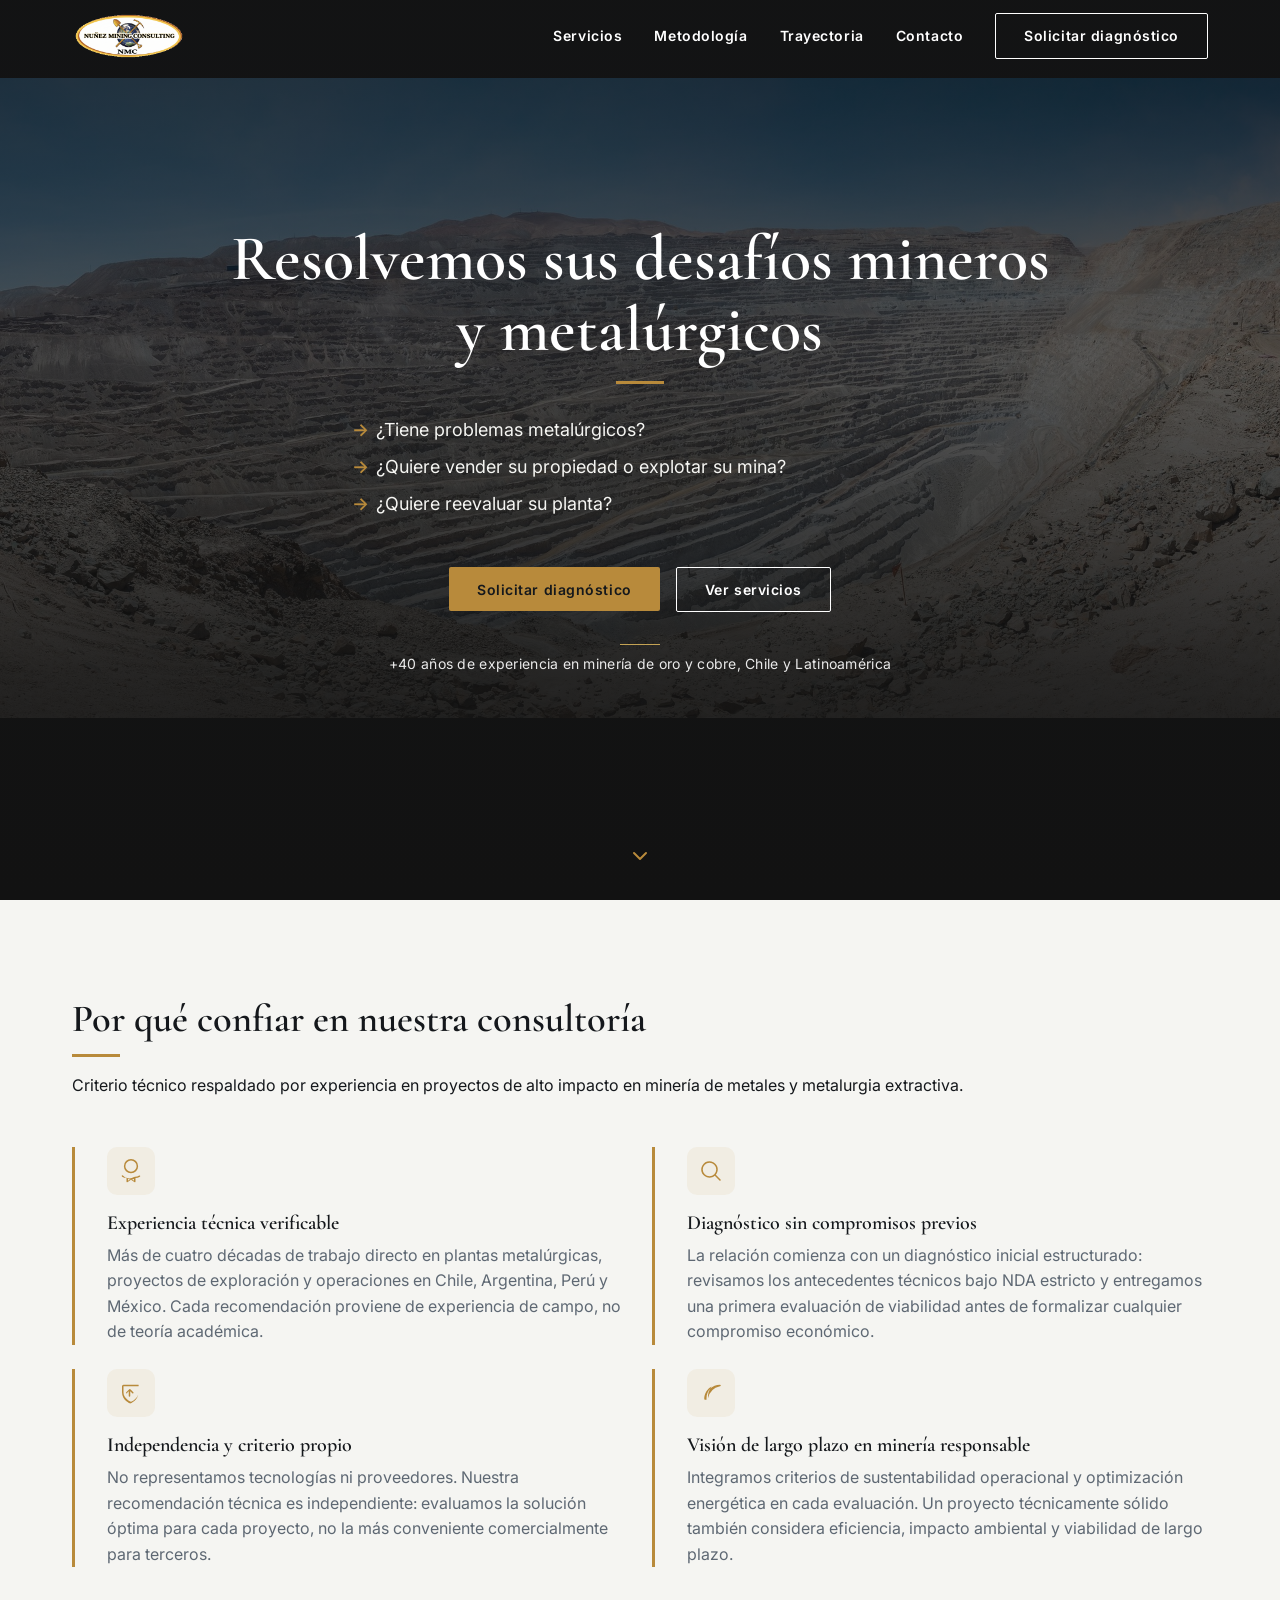
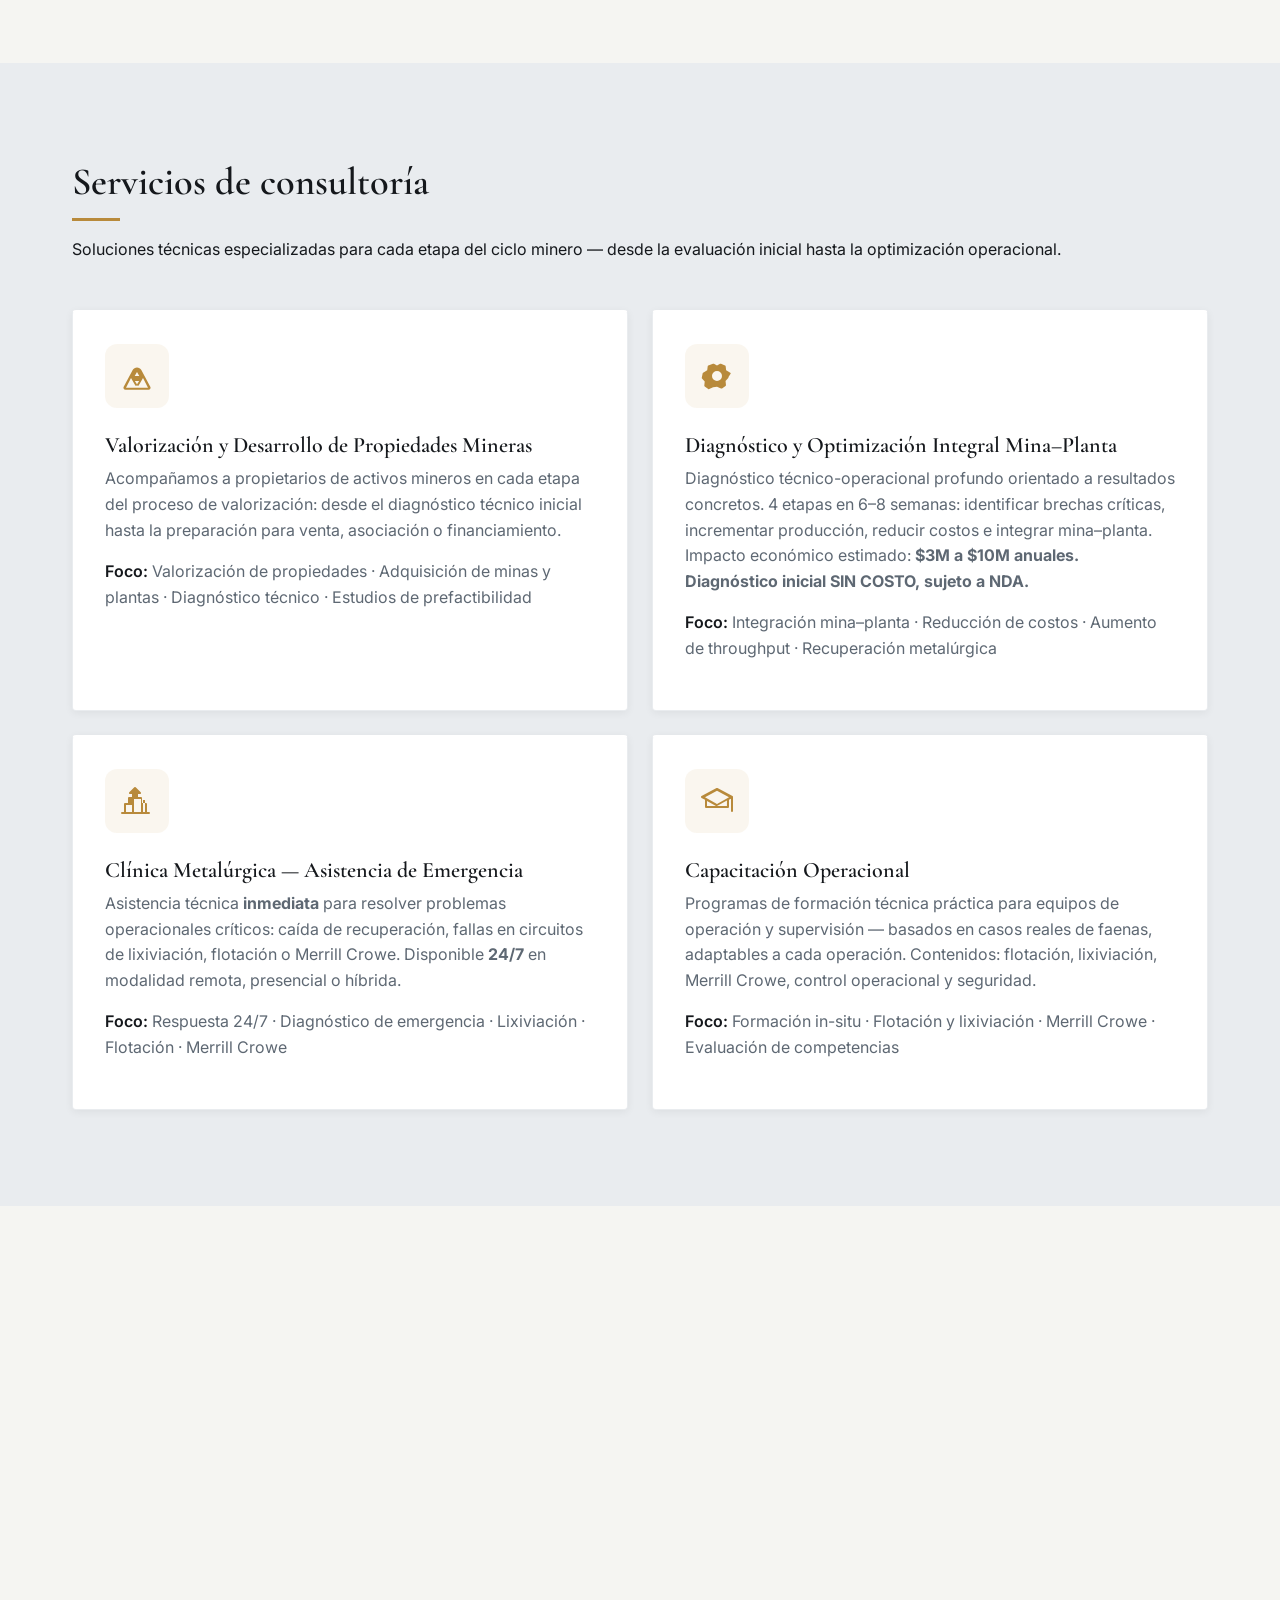
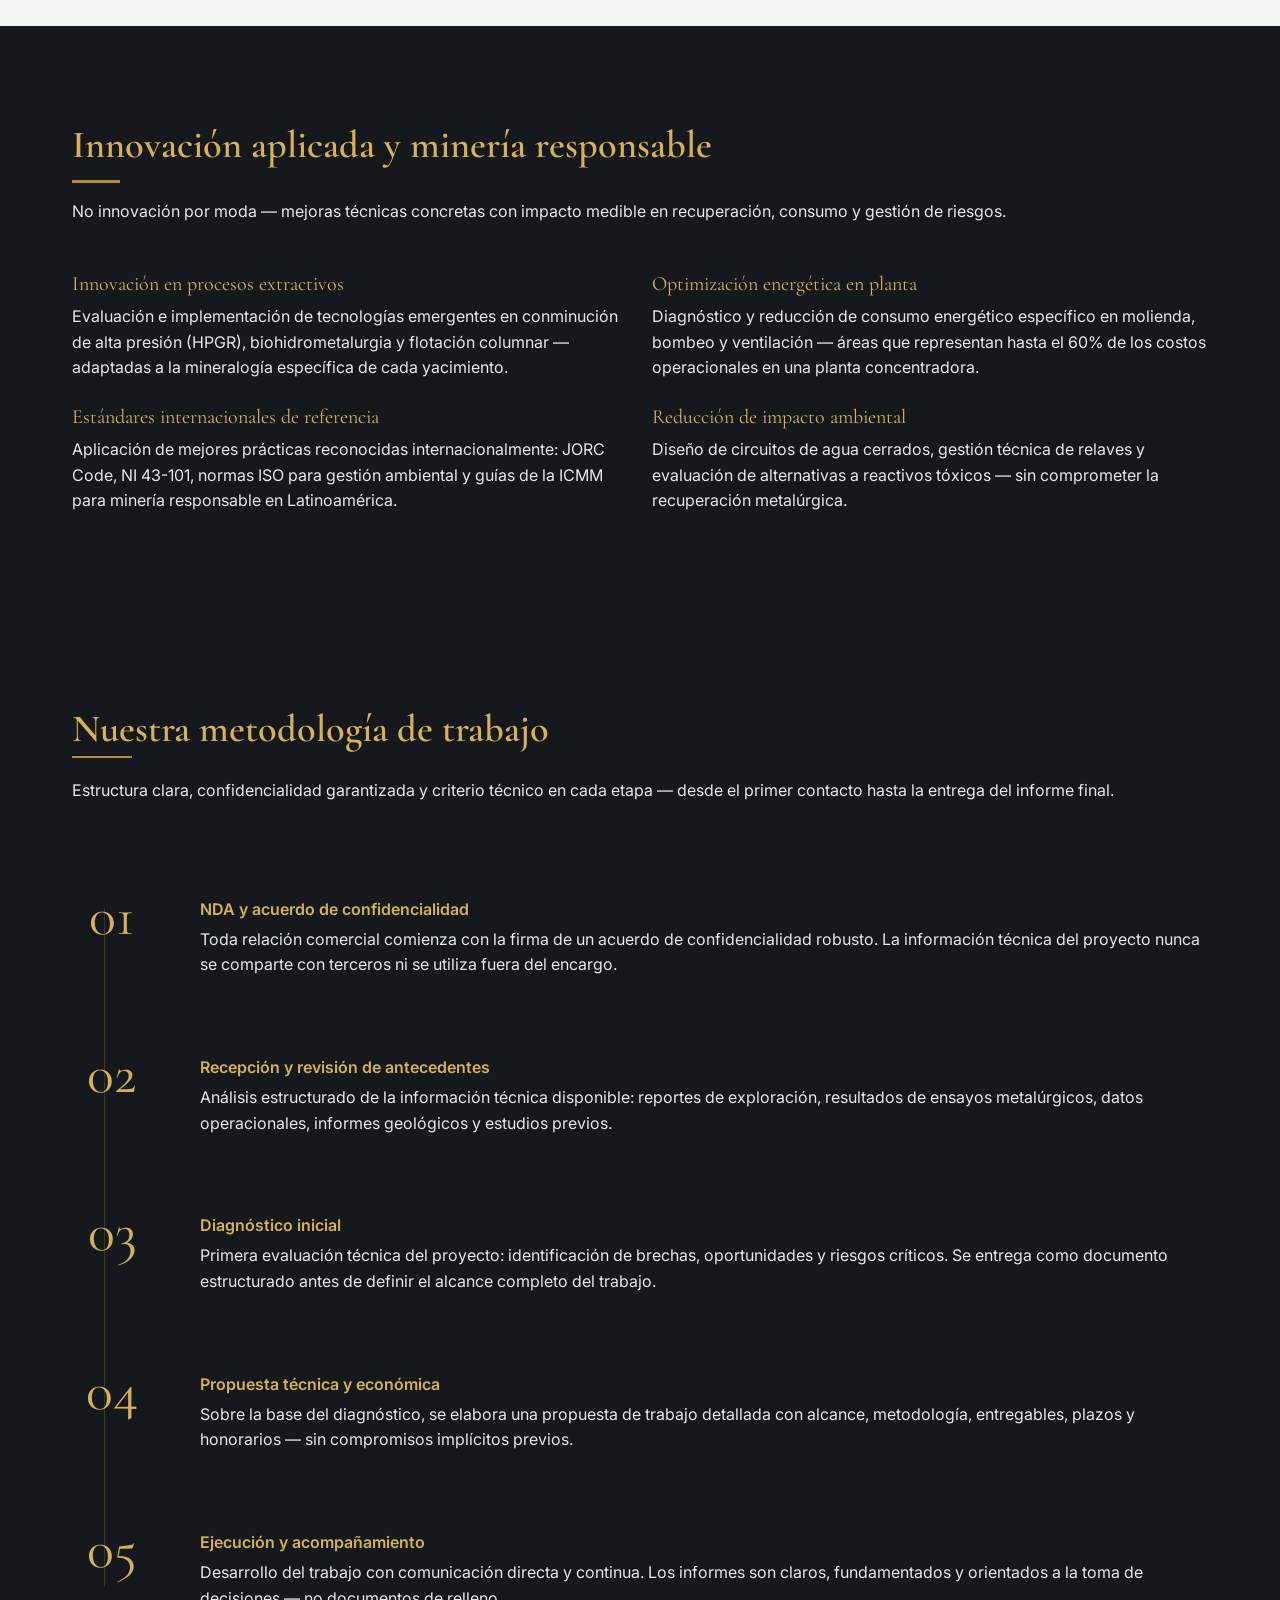
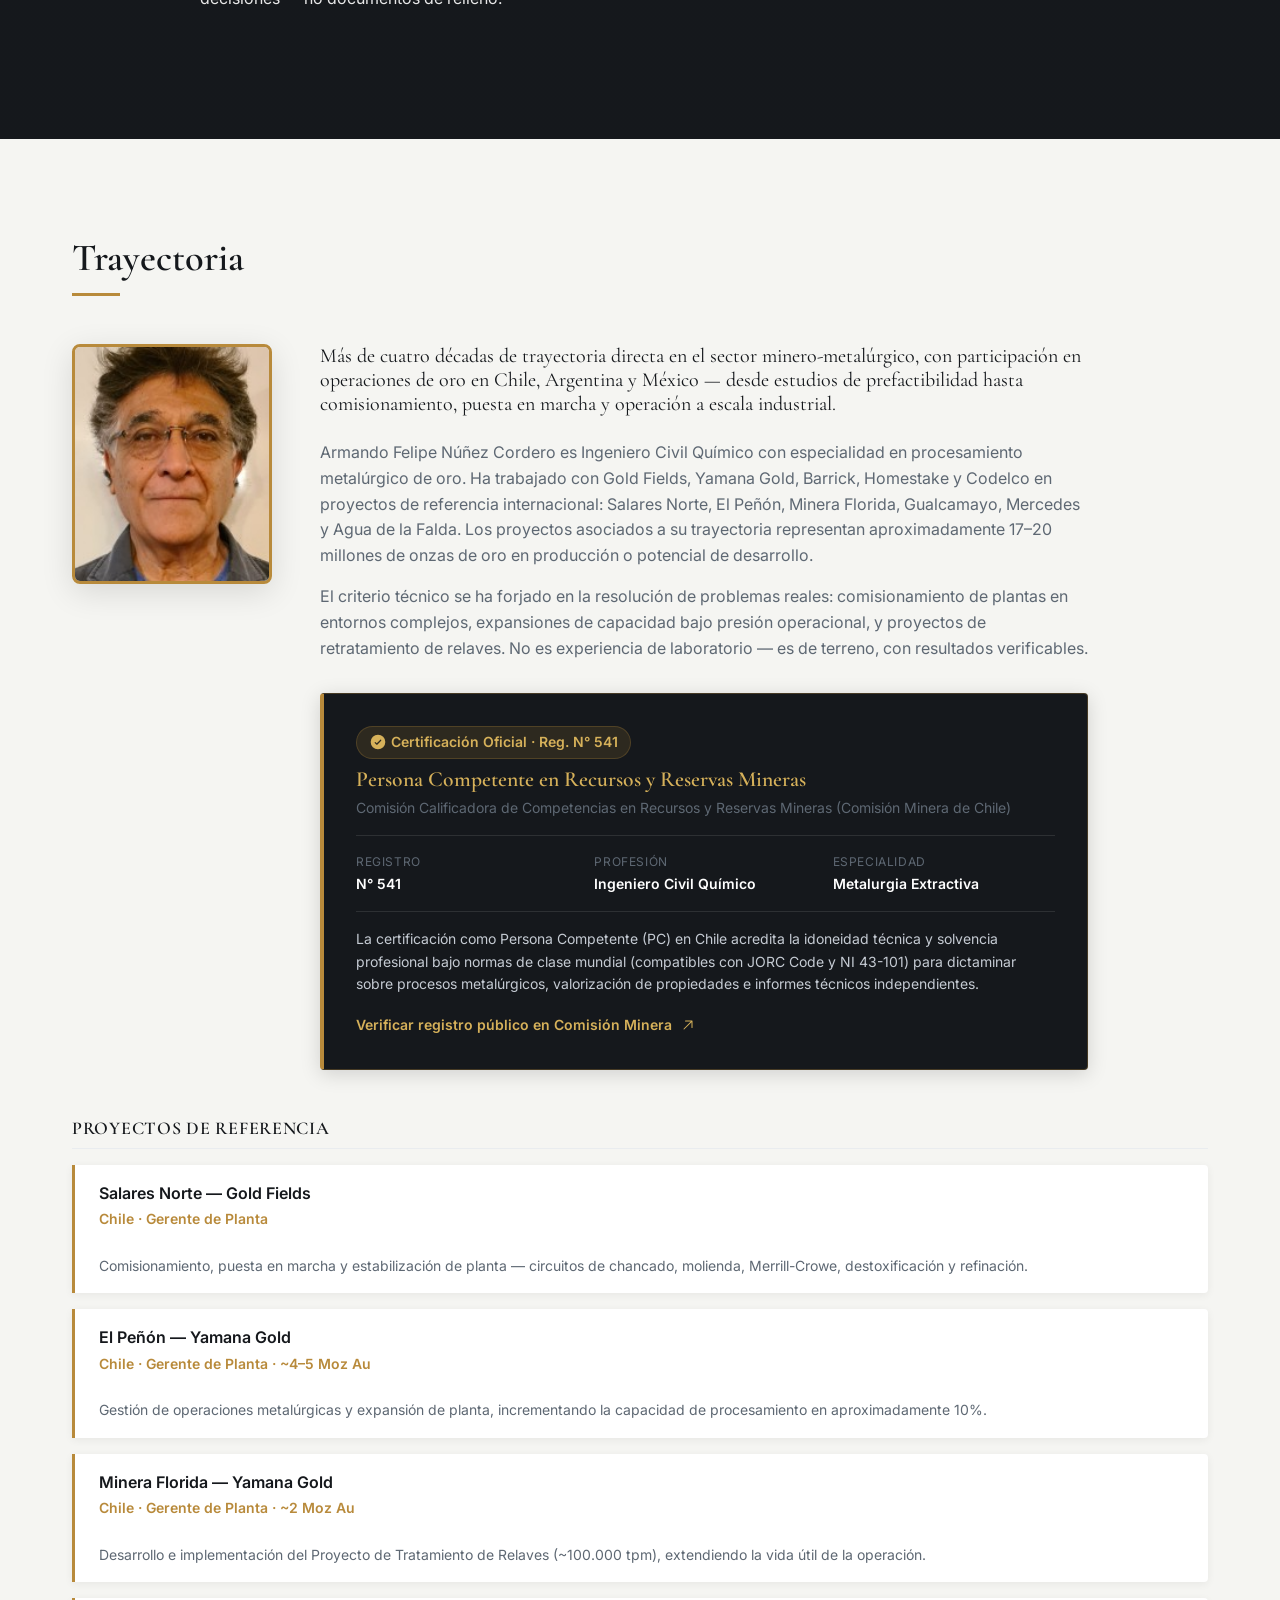
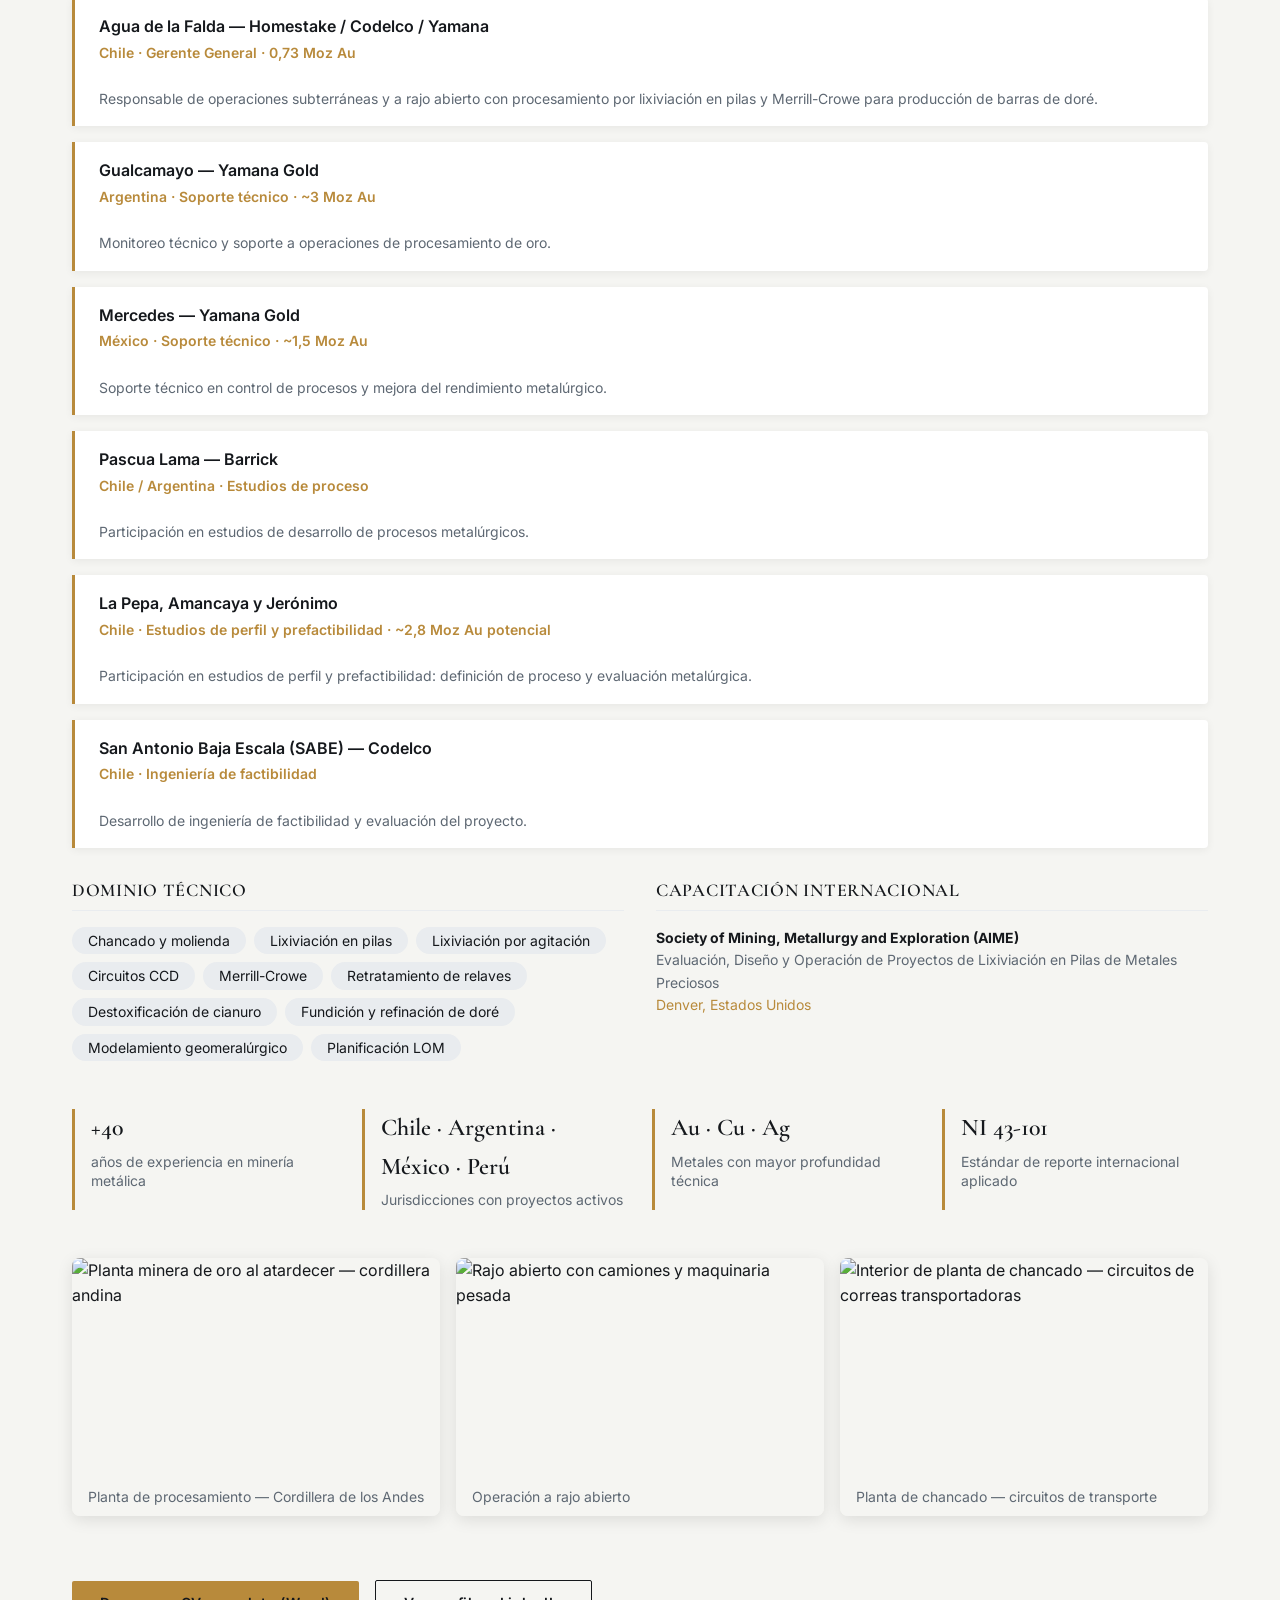
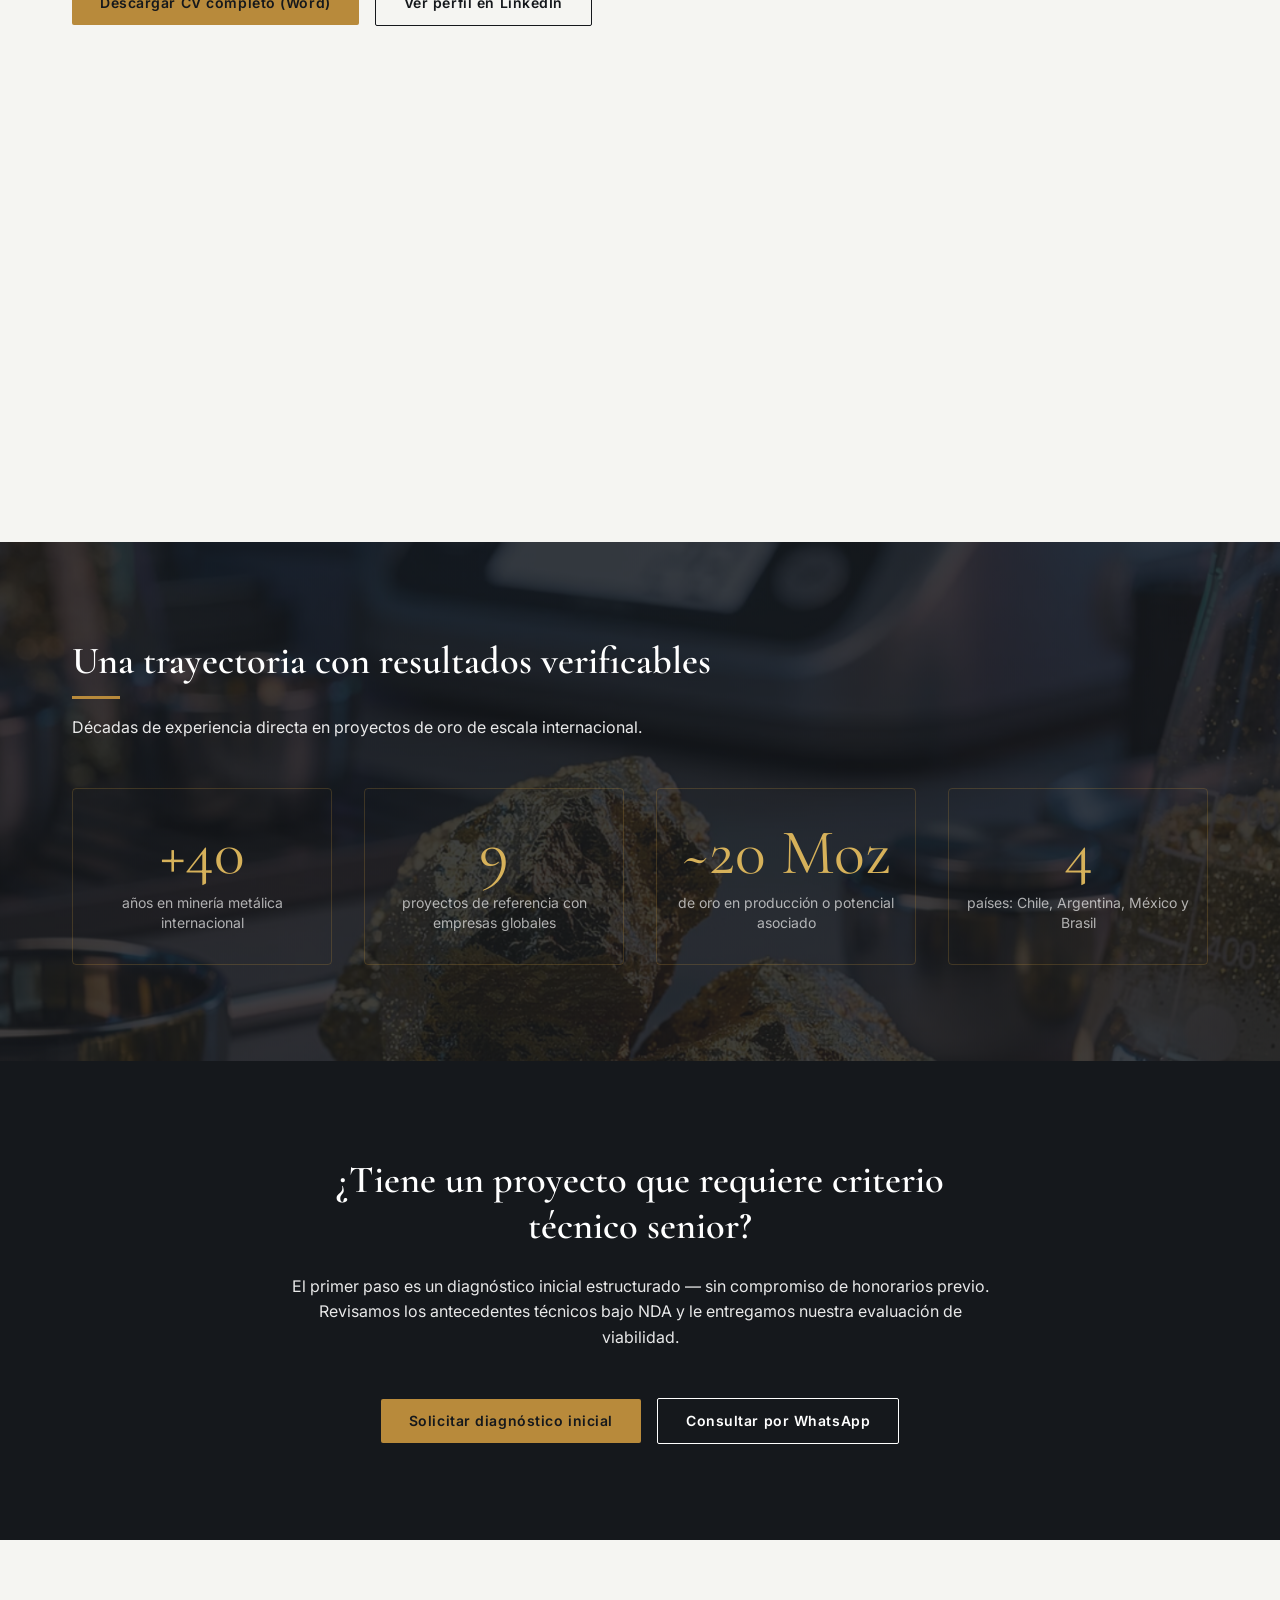
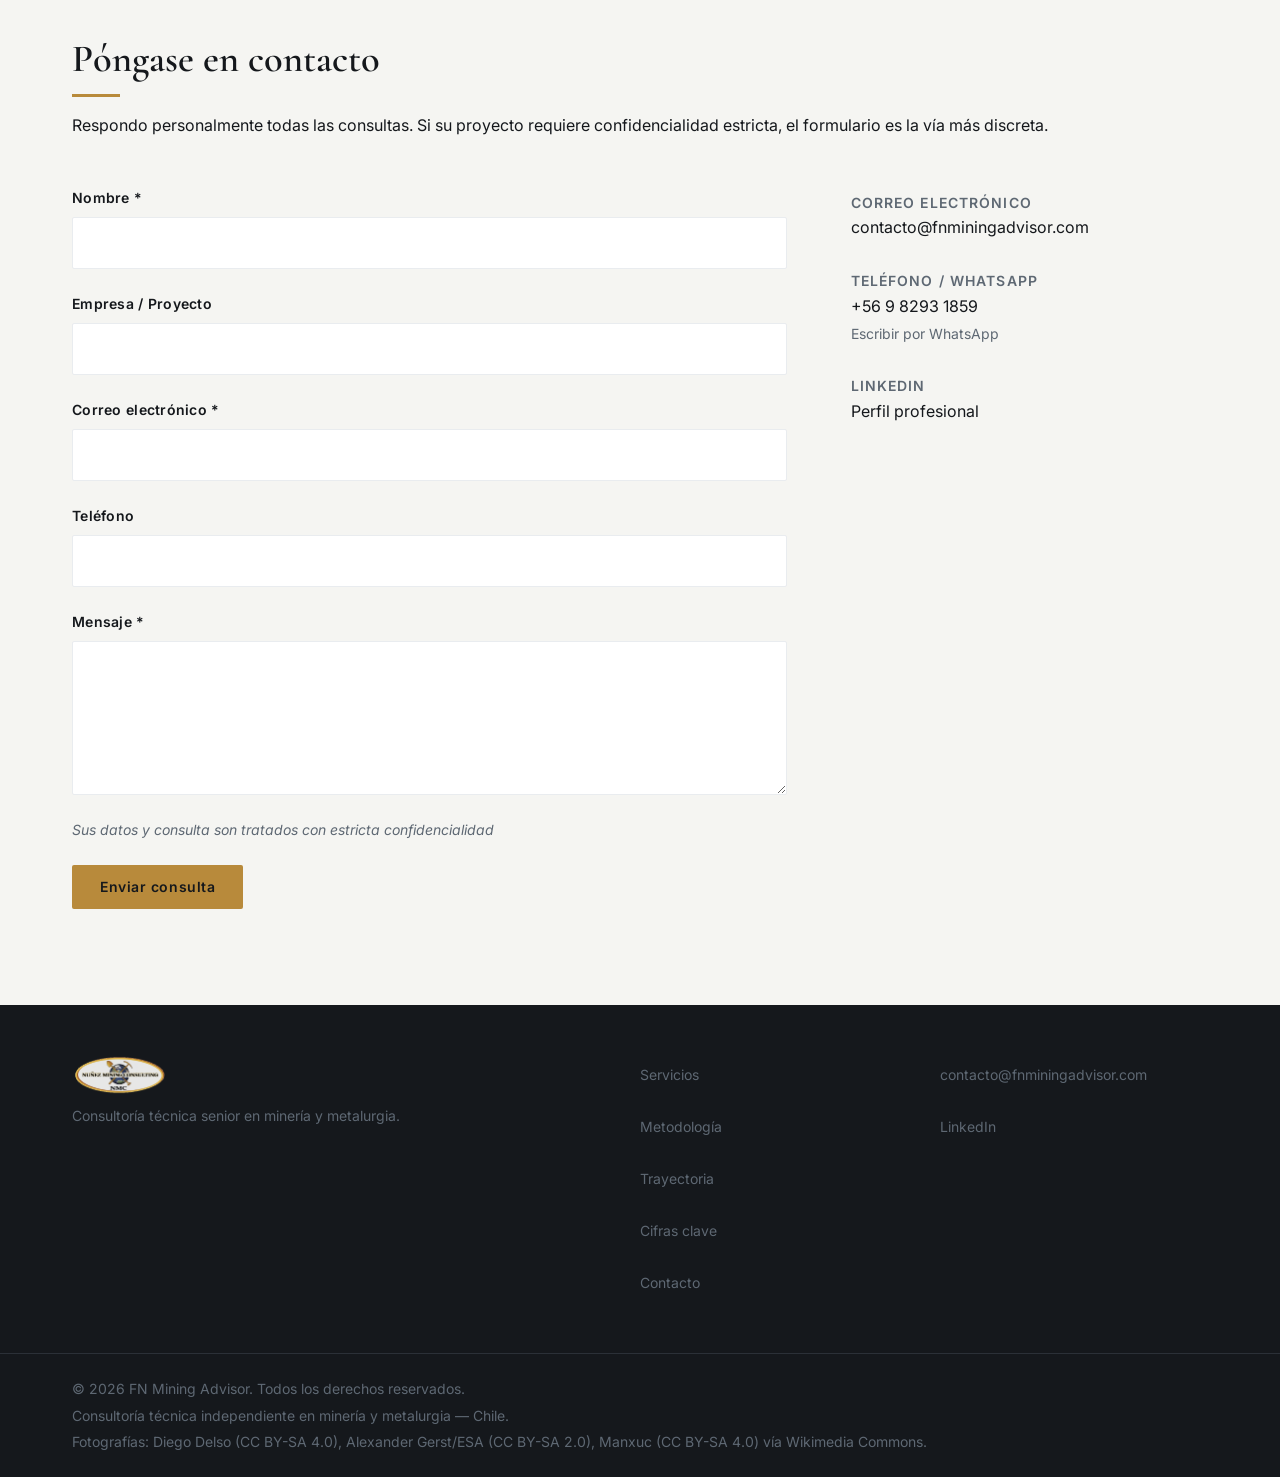
==== commit b9339b5a: "fix(contrast): cambiar texto de párrafos sobre imágenes oscuras a blanco con alta legibilidad" ====
--- a/index.html
+++ b/index.html
@@ -8,23 +8,23 @@
   <title>FN Mining Advisor — Consultoría Técnica Senior en Minería y Metalurgia</title>
 
   <!-- Design tokens load first — all other CSS depends on these variables -->
-  <link rel="stylesheet" href="css/tokens.css?v=1.1.0">
-  <link rel="stylesheet" href="css/base.css?v=1.1.0">
-  <link rel="stylesheet" href="css/layout.css?v=1.1.0">
-  <link rel="stylesheet" href="css/utilities.css?v=1.1.0">
+  <link rel="stylesheet" href="css/tokens.css?v=1.2.0">
+  <link rel="stylesheet" href="css/base.css?v=1.2.0">
+  <link rel="stylesheet" href="css/layout.css?v=1.2.0">
+  <link rel="stylesheet" href="css/utilities.css?v=1.2.0">
 
   <!-- Section CSS -->
-  <link rel="stylesheet" href="css/sections/hero.css?v=1.1.0">
-  <link rel="stylesheet" href="css/sections/valor.css?v=1.1.0">
-  <link rel="stylesheet" href="css/sections/servicios.css?v=1.1.0">
-  <link rel="stylesheet" href="css/sections/innovacion.css?v=1.1.0">
-  <link rel="stylesheet" href="css/sections/metodologia.css?v=1.1.0">
-  <link rel="stylesheet" href="css/sections/experiencia.css?v=1.1.0">
-  <link rel="stylesheet" href="css/sections/insights.css?v=1.1.0">
-  <link rel="stylesheet" href="css/sections/cta-final.css?v=1.1.0">
-  <link rel="stylesheet" href="css/sections/contacto.css?v=1.1.0">
-  <link rel="stylesheet" href="css/header.css?v=1.1.0">
-  <link rel="stylesheet" href="css/footer.css?v=1.1.0">
+  <link rel="stylesheet" href="css/sections/hero.css?v=1.2.0">
+  <link rel="stylesheet" href="css/sections/valor.css?v=1.2.0">
+  <link rel="stylesheet" href="css/sections/servicios.css?v=1.2.0">
+  <link rel="stylesheet" href="css/sections/innovacion.css?v=1.2.0">
+  <link rel="stylesheet" href="css/sections/metodologia.css?v=1.2.0">
+  <link rel="stylesheet" href="css/sections/experiencia.css?v=1.2.0">
+  <link rel="stylesheet" href="css/sections/insights.css?v=1.2.0">
+  <link rel="stylesheet" href="css/sections/cta-final.css?v=1.2.0">
+  <link rel="stylesheet" href="css/sections/contacto.css?v=1.2.0">
+  <link rel="stylesheet" href="css/header.css?v=1.2.0">
+  <link rel="stylesheet" href="css/footer.css?v=1.2.0">
 </head>
 <body>
 
--- a/css/layout.css
+++ b/css/layout.css
@@ -51,7 +51,8 @@
 /* Dark section text override */
 .section--dark .section-header p,
 .section--dark p {
-  color: var(--color-steel-mid);
+  color: var(--color-white);
+  opacity: 0.90;
 }
 
 .section--dark .section-header h2,
--- a/css/sections/innovacion.css
+++ b/css/sections/innovacion.css
@@ -26,7 +26,9 @@
   margin-bottom: var(--space-sm);
 }
 
+.innovacion-section .section-header p,
 .innovacion-item p {
-  color: var(--color-steel-mid);
+  color: var(--color-white) !important;
+  opacity: 0.90;
   line-height: var(--lh-body);
 }
--- a/css/sections/metodologia.css
+++ b/css/sections/metodologia.css
@@ -97,8 +97,10 @@
   padding-top: var(--space-md);   /* Align with top of numeral visually */
 }
 
+.metodologia-section .section-header p,
 .methodology-step__content p {
-  color: var(--color-steel-mid);
+  color: var(--color-white) !important;
+  opacity: 0.90;
   font-size: var(--text-body);
   line-height: var(--lh-body);
 }
--- a/css/sections/cta-final.css
+++ b/css/sections/cta-final.css
@@ -20,7 +20,8 @@
 }
 
 .cta-final-section__content p {
-  color: var(--color-steel-mid);
+  color: var(--color-white);
+  opacity: 0.90;
   font-size: var(--text-body);
   line-height: var(--lh-body);
   margin-bottom: var(--space-2xl);
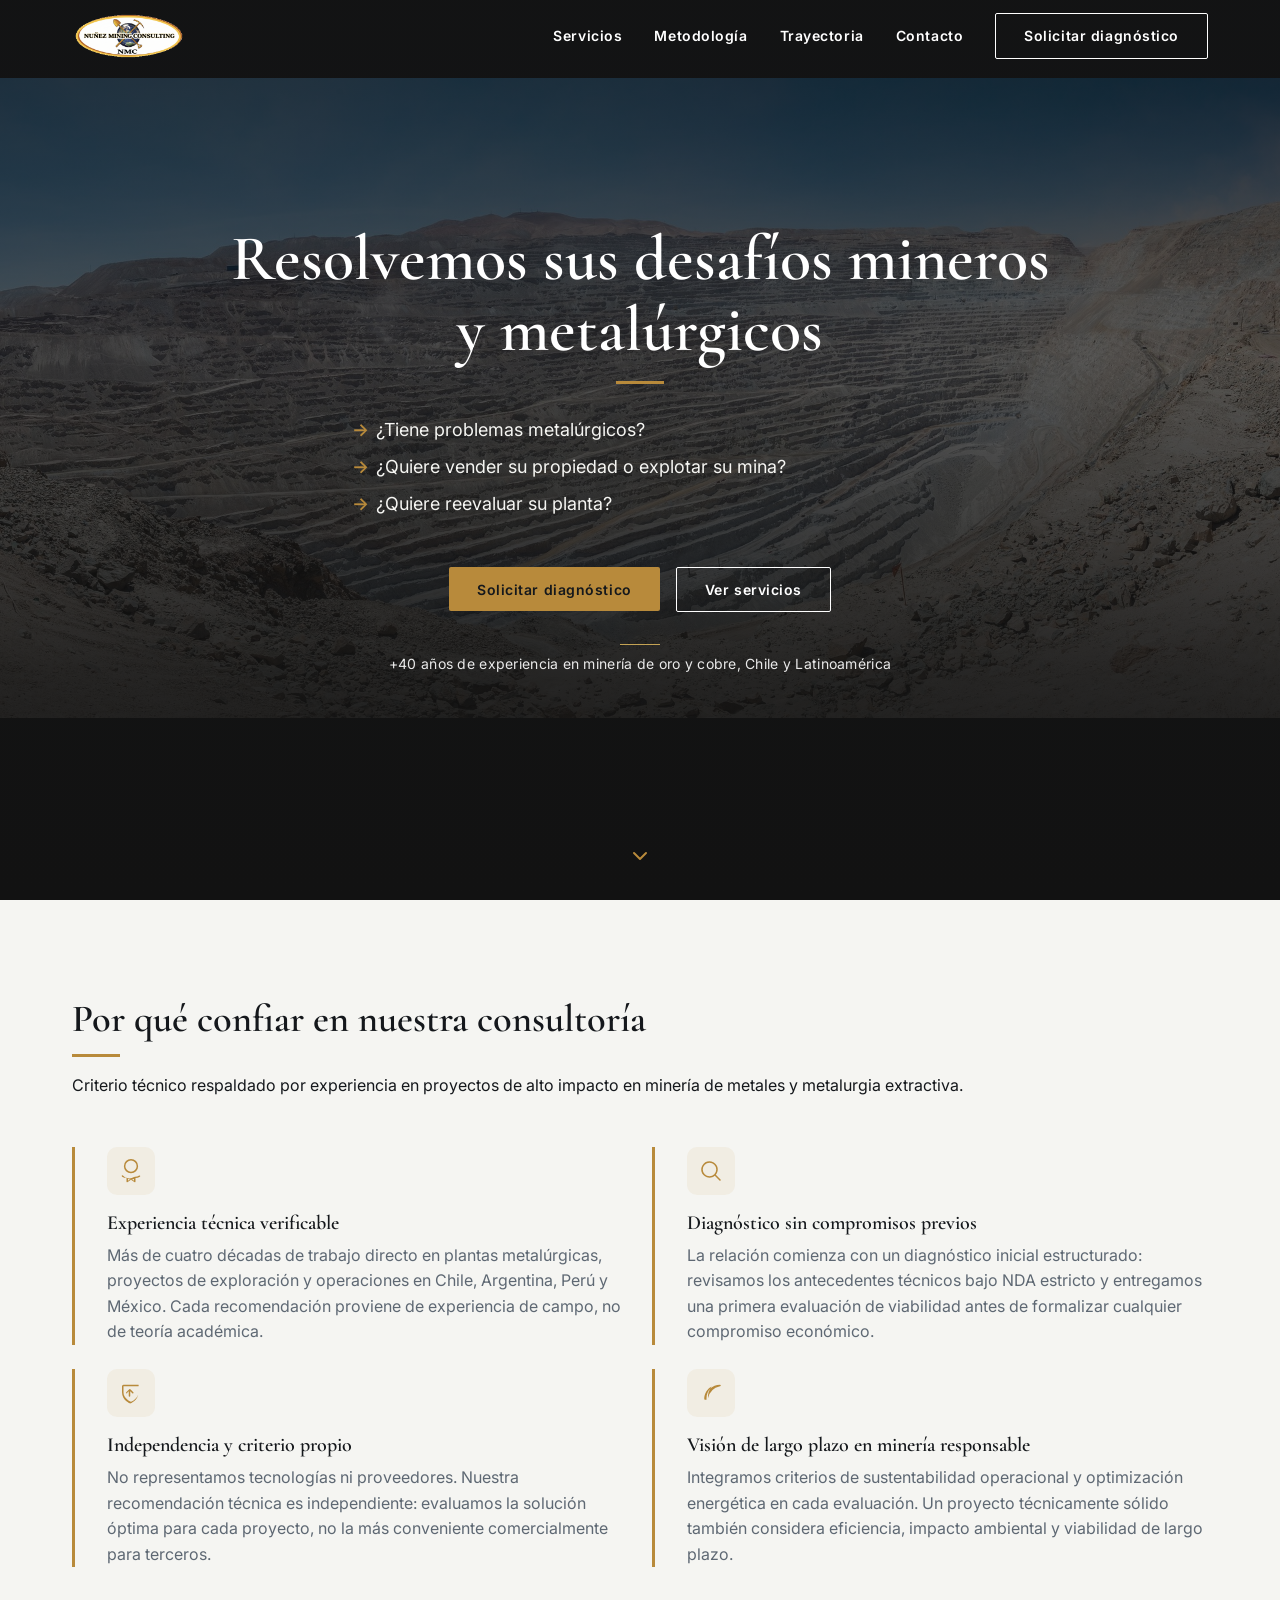
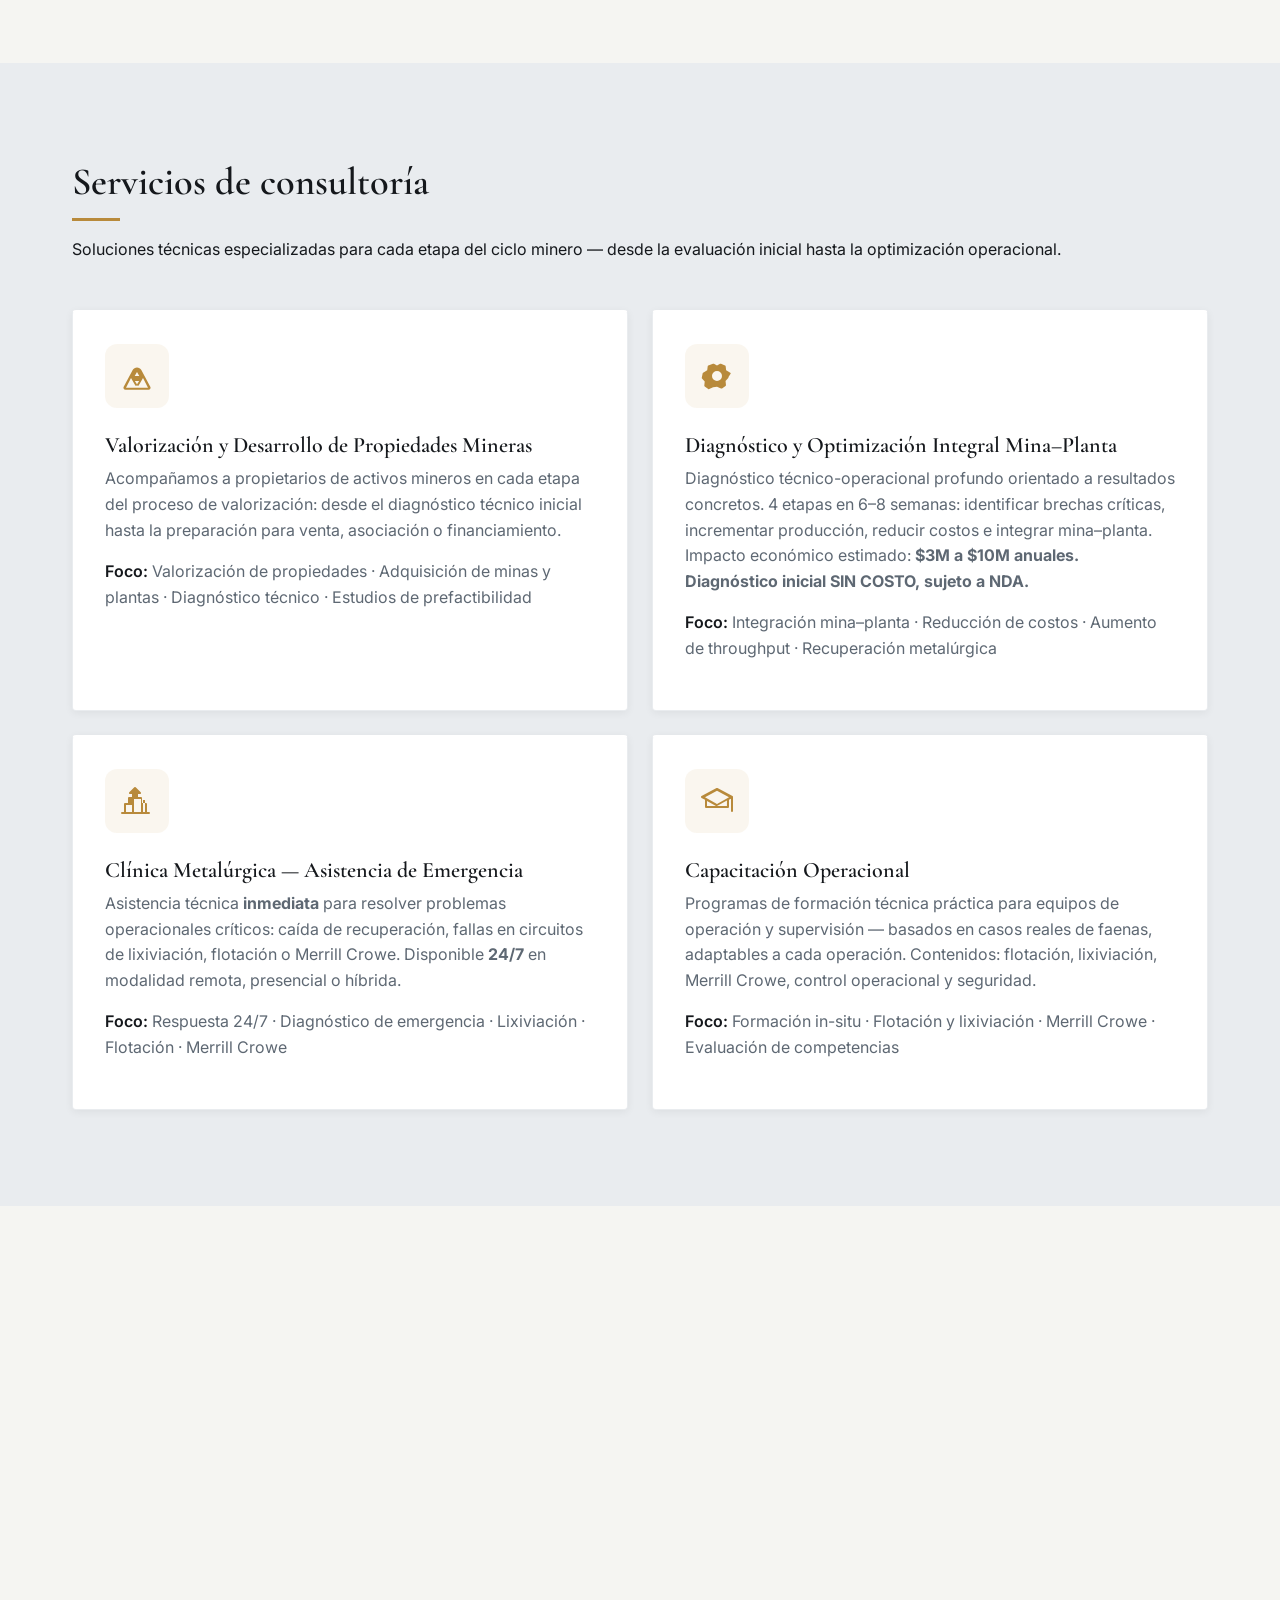
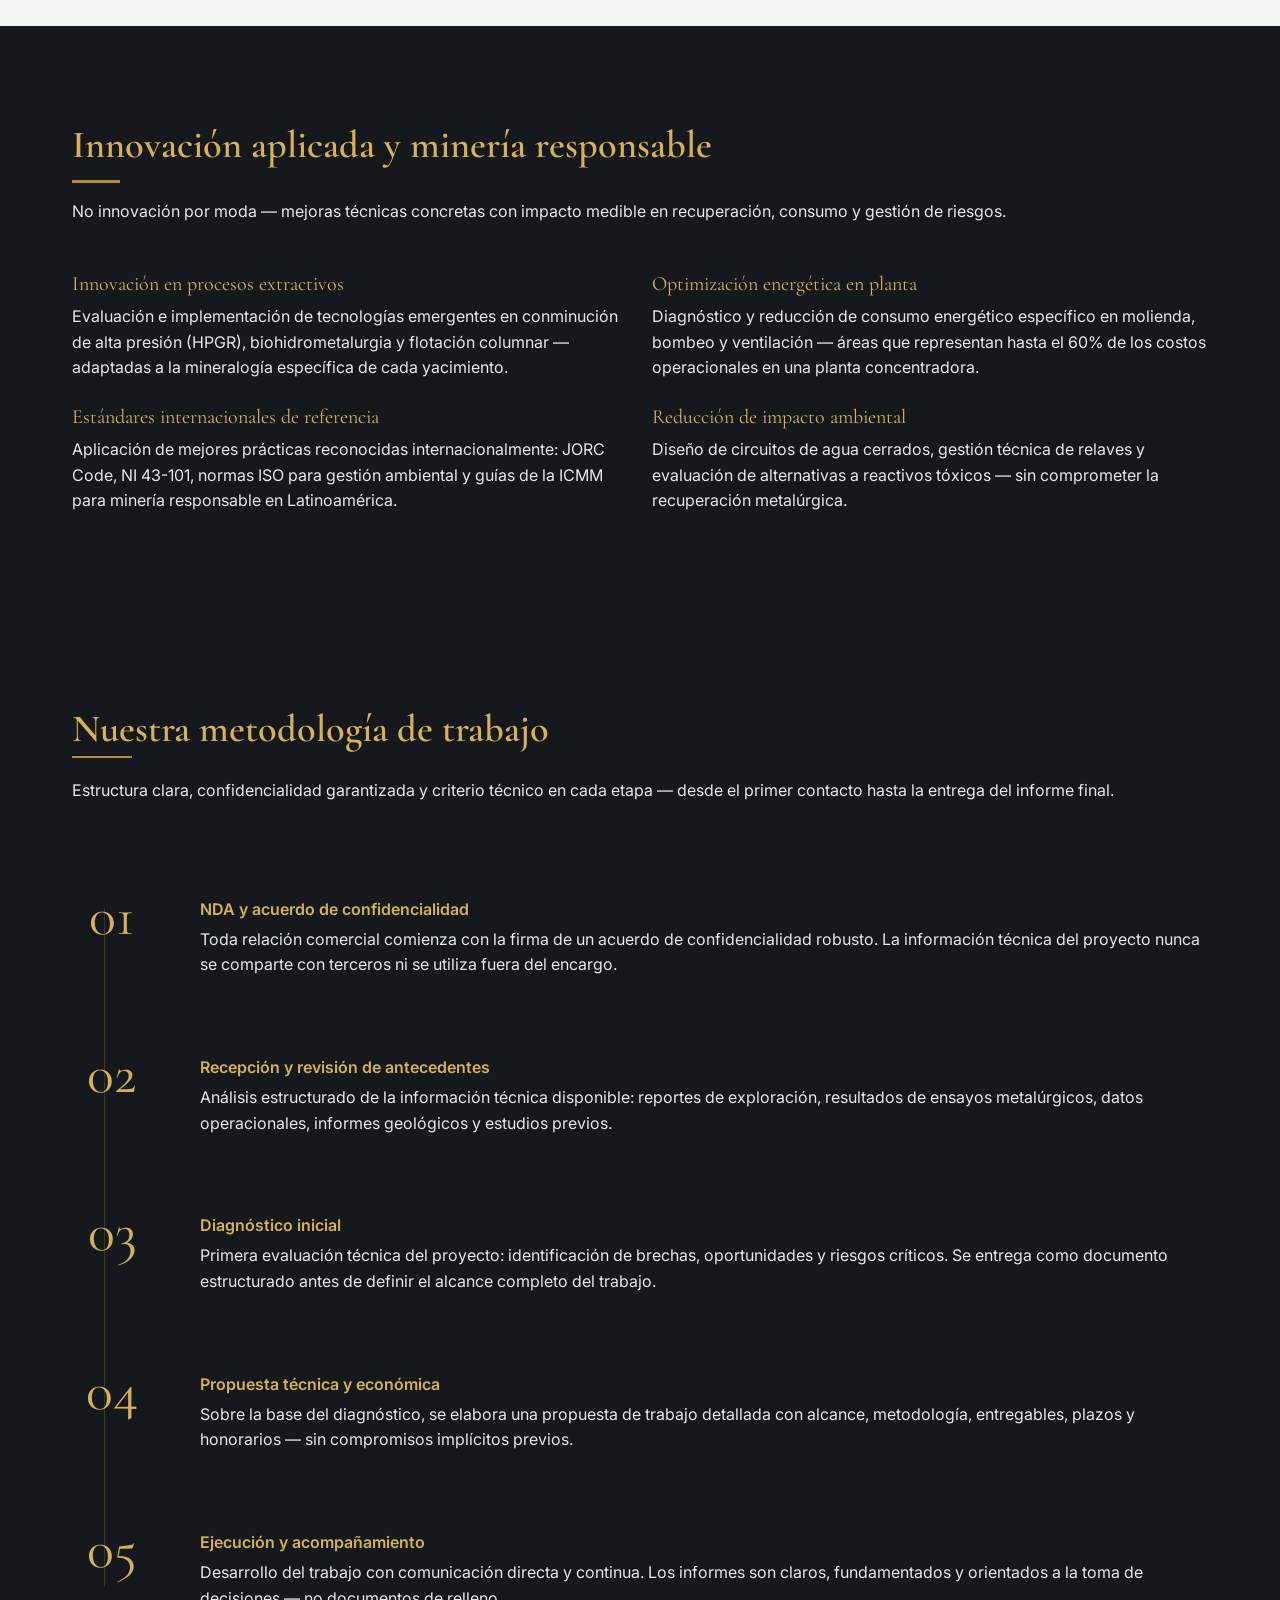
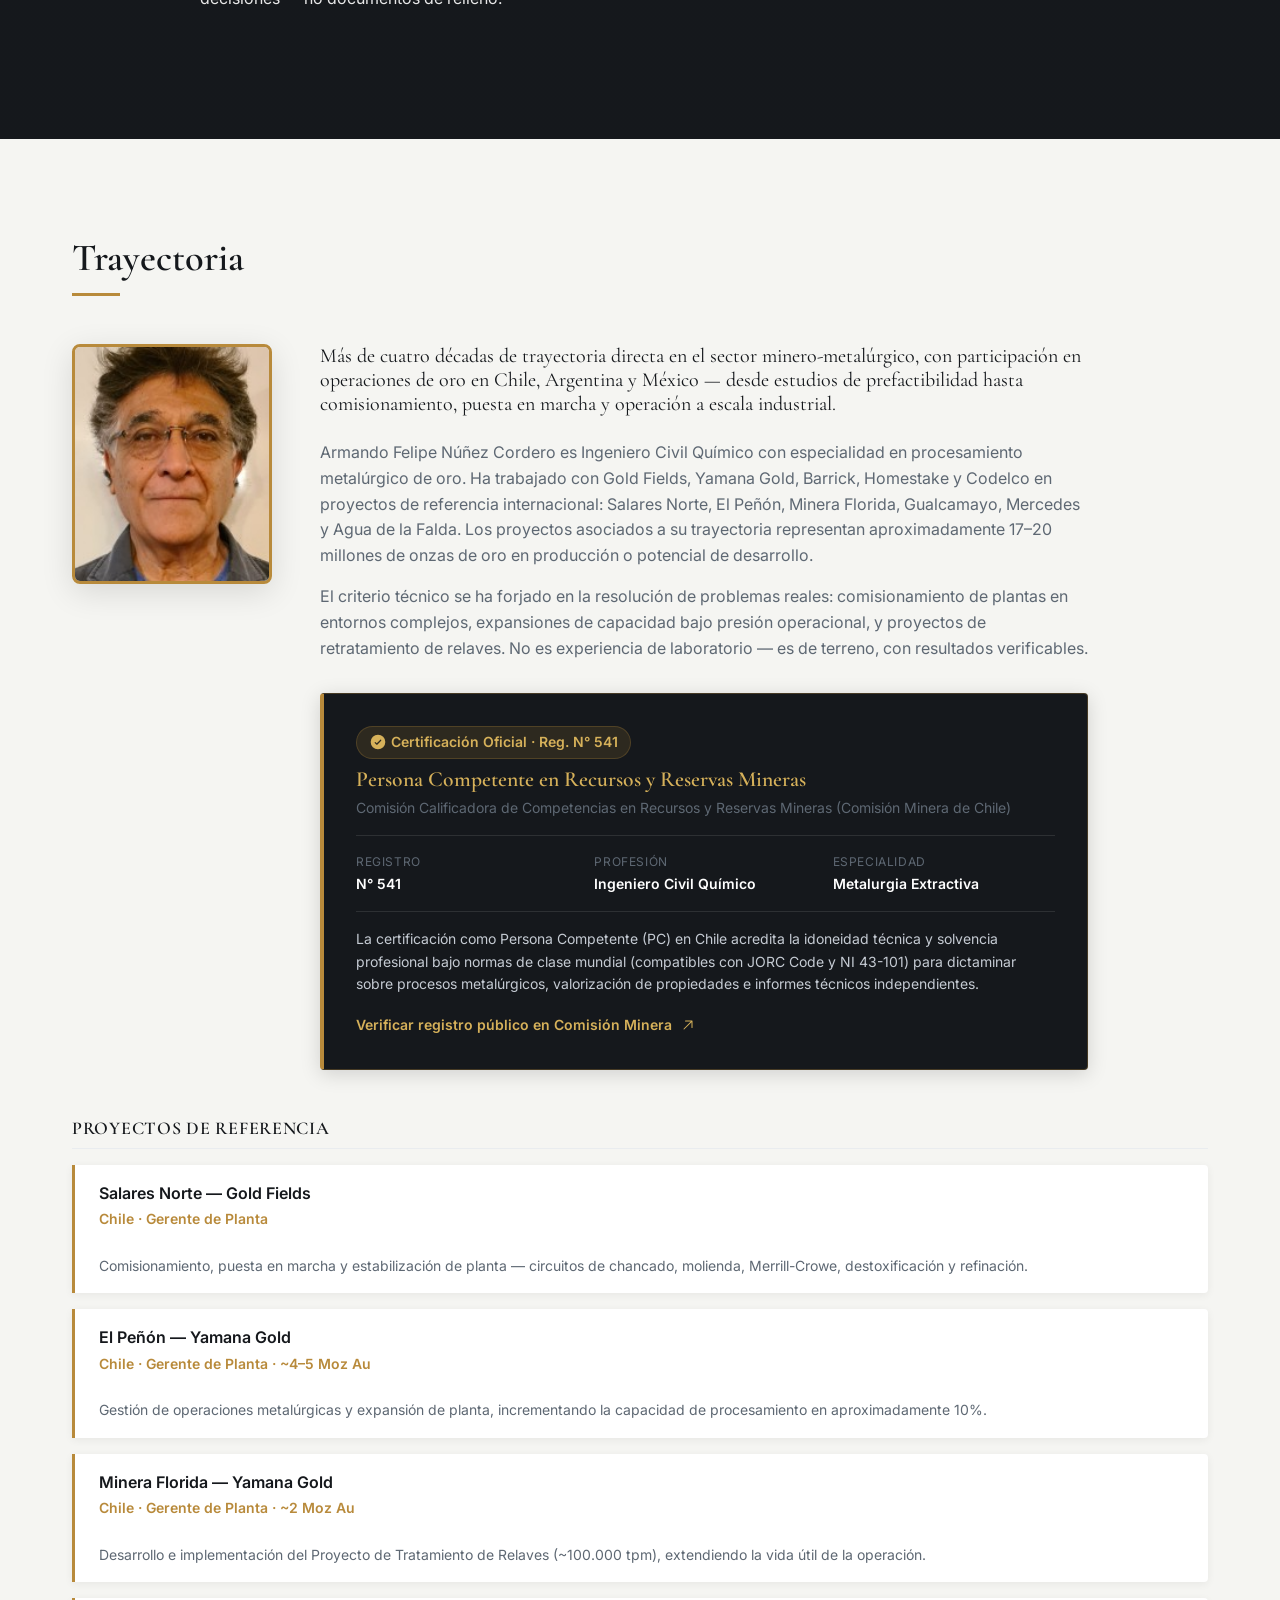
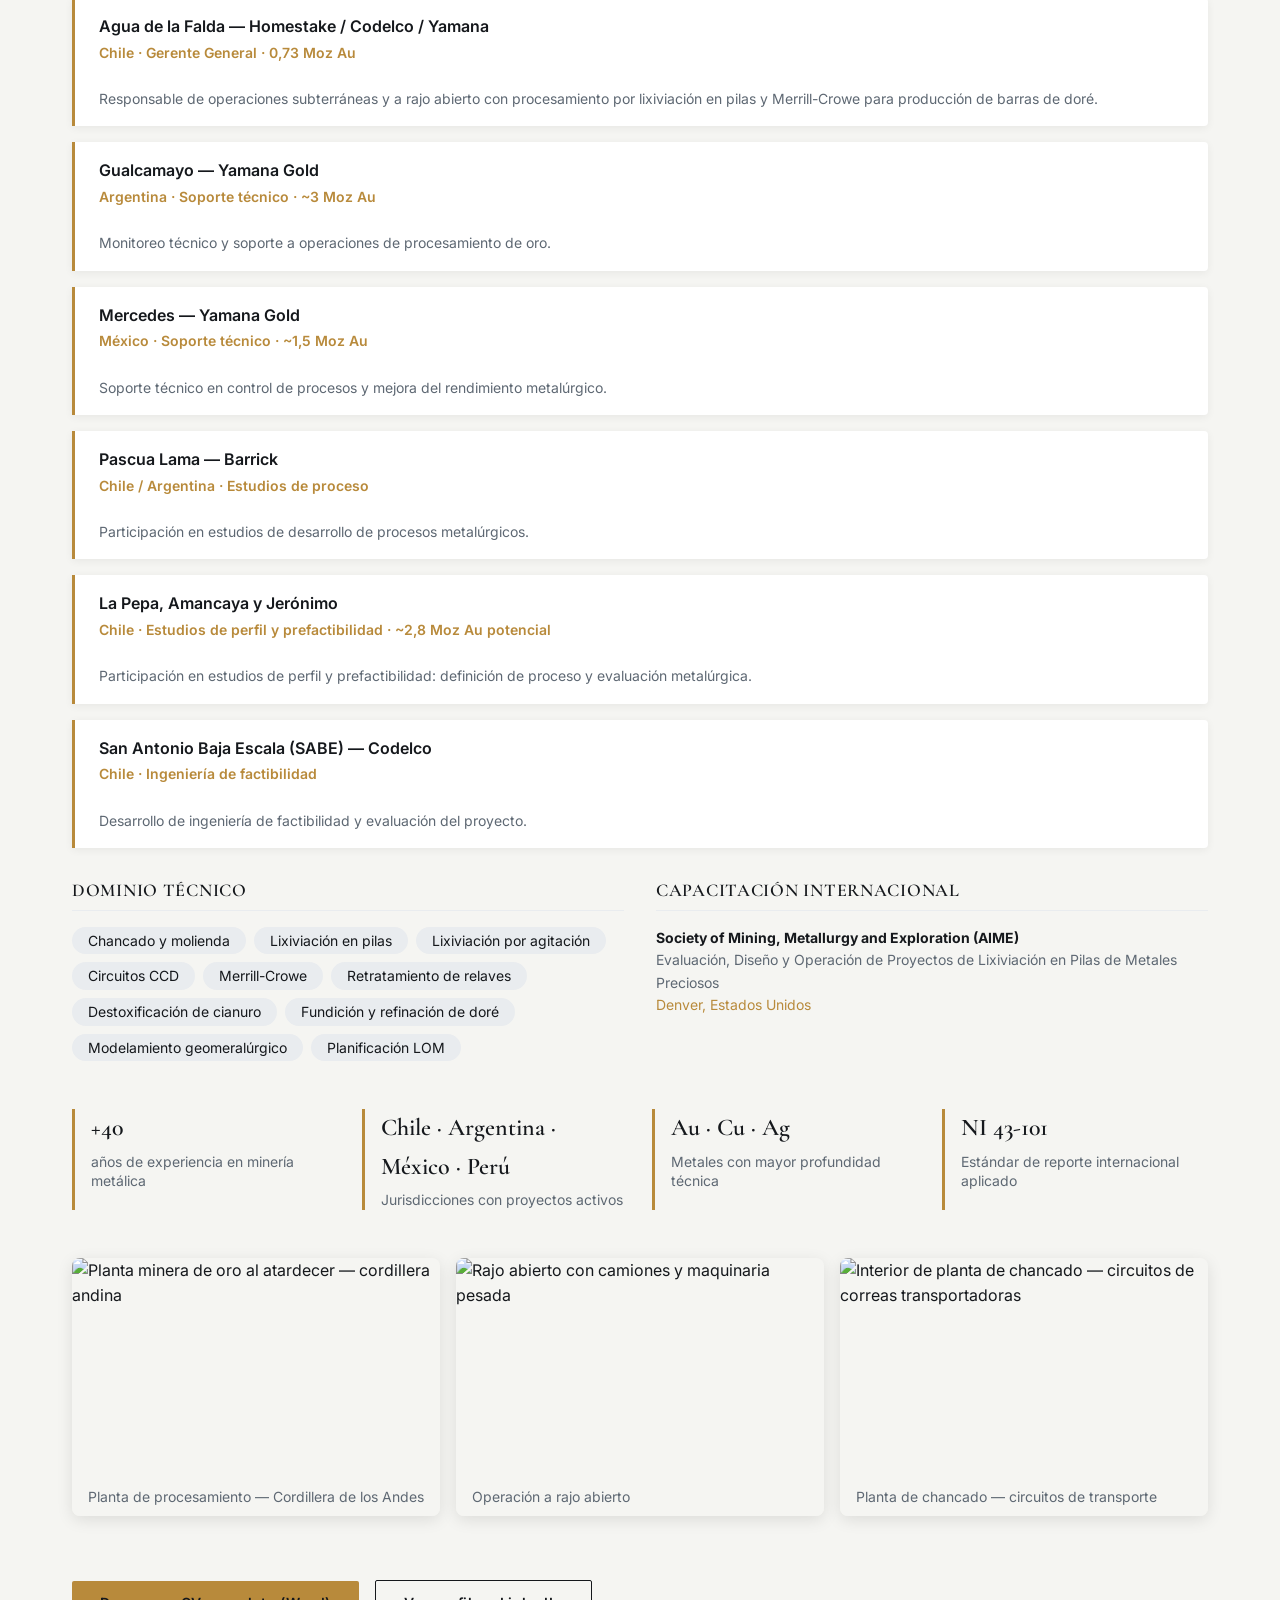
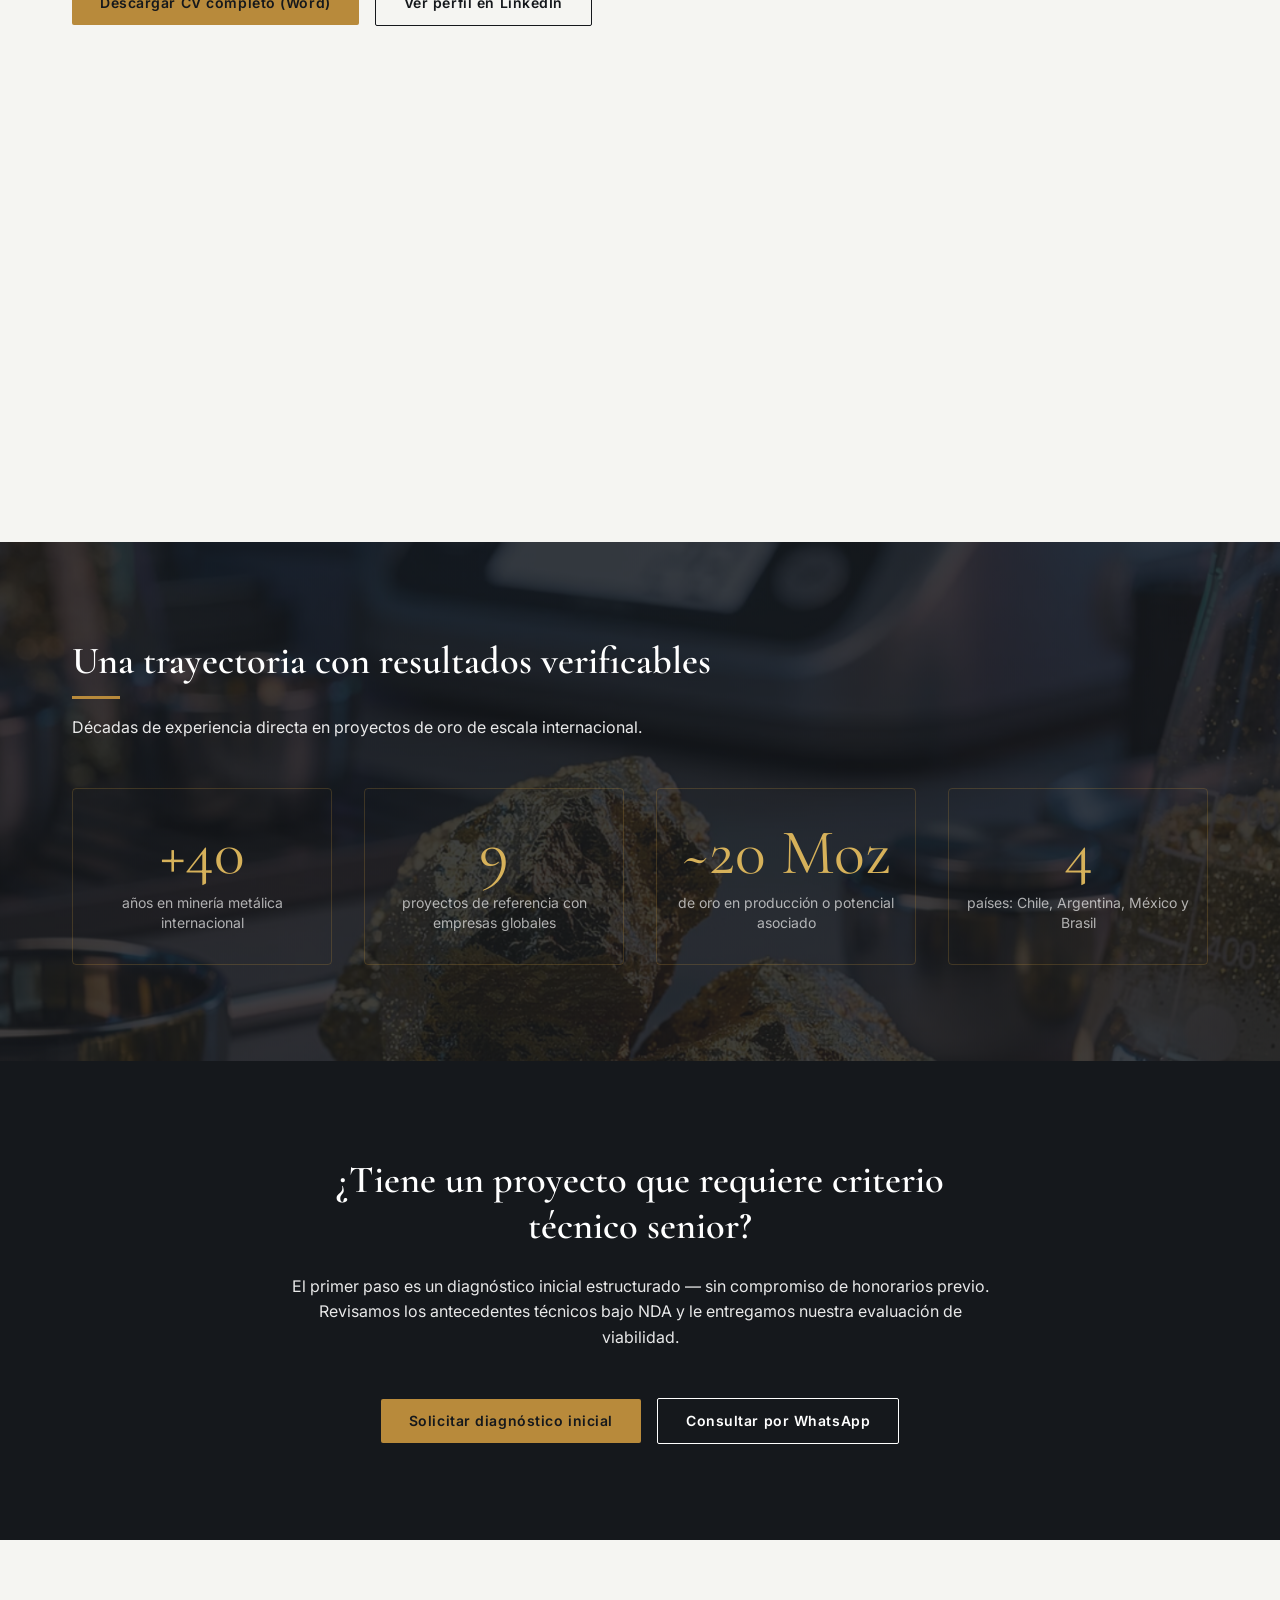
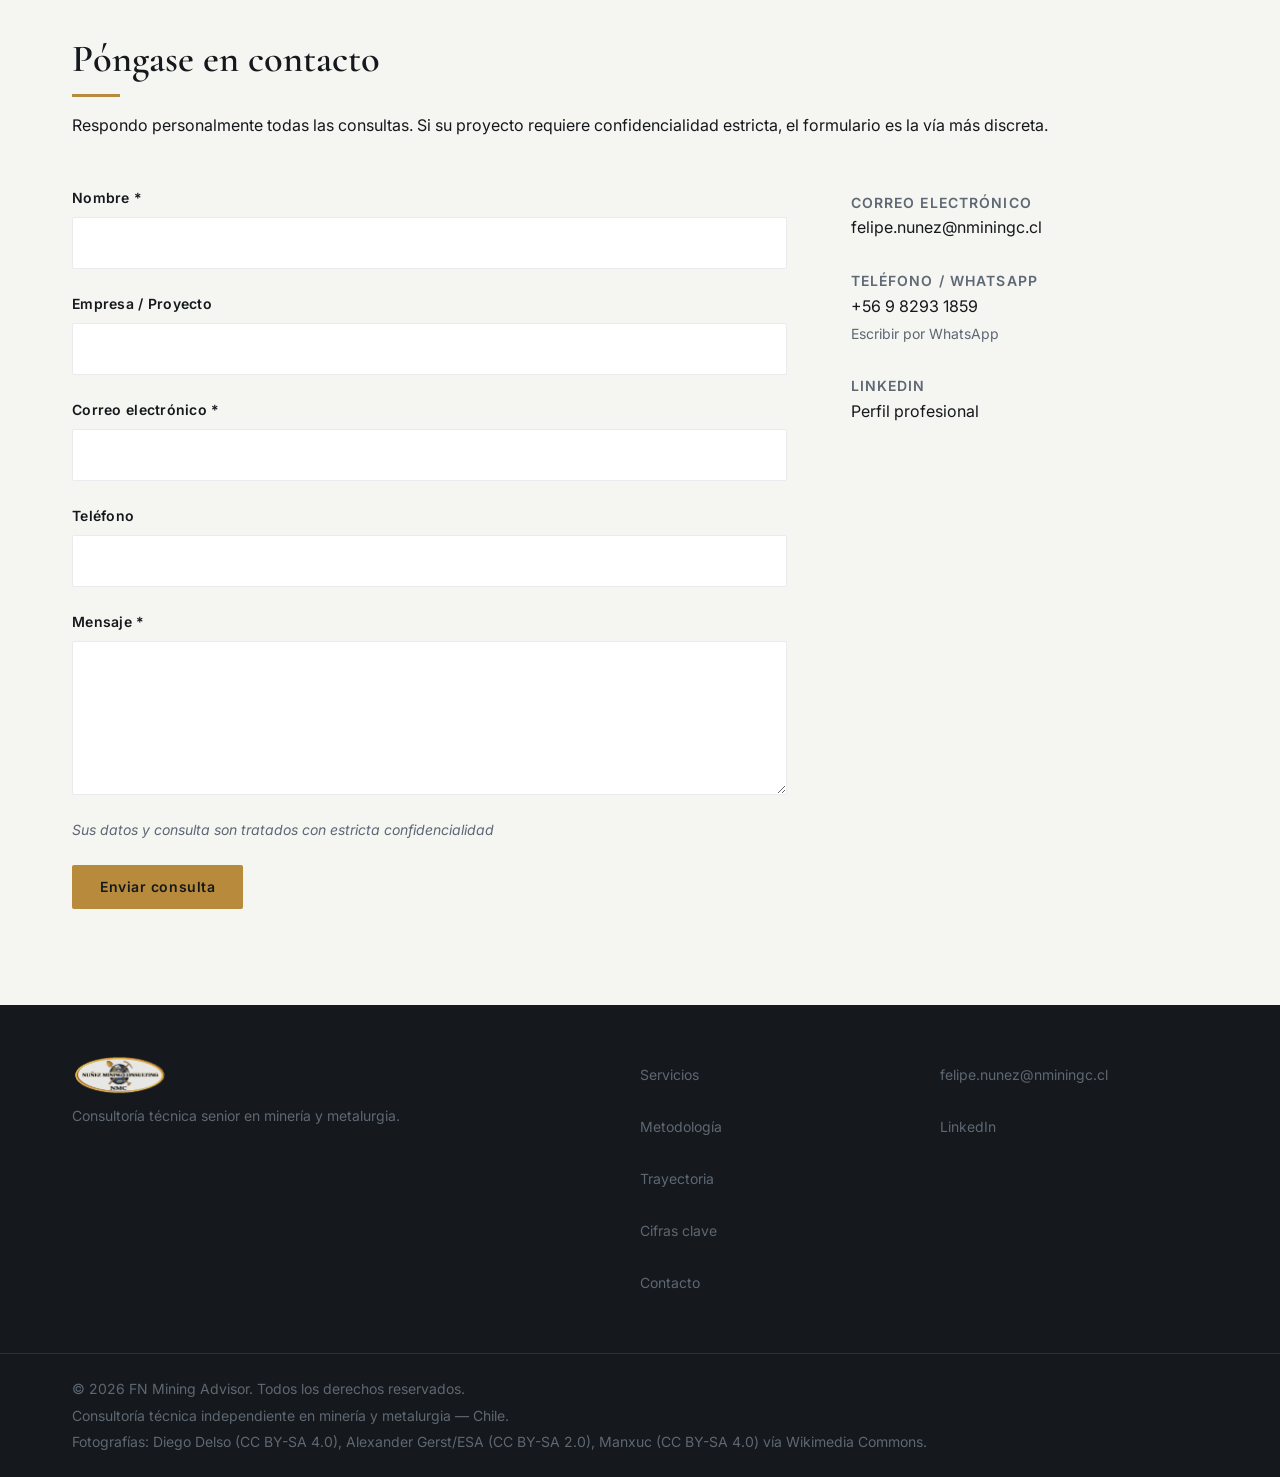
==== commit abc0245e: "fix(contacto): actualizar correo de contacto a felipe.nunez@nminingc.cl" ====
--- a/index.html
+++ b/index.html
@@ -1,807 +1,1352 @@
-<!DOCTYPE html>
+<!doctype html>
 <html lang="es">
-<head>
-  <meta charset="UTF-8">
-  <meta name="viewport" content="width=device-width, initial-scale=1.0">
-  <meta name="description" content="Consultoría especializada en valorización de propiedades, optimización metalúrgica y gestión de proyectos mineros en Chile y Latinoamérica.">
-
-  <title>FN Mining Advisor — Consultoría Técnica Senior en Minería y Metalurgia</title>
-
-  <!-- Design tokens load first — all other CSS depends on these variables -->
-  <link rel="stylesheet" href="css/tokens.css?v=1.2.0">
-  <link rel="stylesheet" href="css/base.css?v=1.2.0">
-  <link rel="stylesheet" href="css/layout.css?v=1.2.0">
-  <link rel="stylesheet" href="css/utilities.css?v=1.2.0">
-
-  <!-- Section CSS -->
-  <link rel="stylesheet" href="css/sections/hero.css?v=1.2.0">
-  <link rel="stylesheet" href="css/sections/valor.css?v=1.2.0">
-  <link rel="stylesheet" href="css/sections/servicios.css?v=1.2.0">
-  <link rel="stylesheet" href="css/sections/innovacion.css?v=1.2.0">
-  <link rel="stylesheet" href="css/sections/metodologia.css?v=1.2.0">
-  <link rel="stylesheet" href="css/sections/experiencia.css?v=1.2.0">
-  <link rel="stylesheet" href="css/sections/insights.css?v=1.2.0">
-  <link rel="stylesheet" href="css/sections/cta-final.css?v=1.2.0">
-  <link rel="stylesheet" href="css/sections/contacto.css?v=1.2.0">
-  <link rel="stylesheet" href="css/header.css?v=1.2.0">
-  <link rel="stylesheet" href="css/footer.css?v=1.2.0">
-</head>
-<body>
-
-  <!-- ============================================================
+  <head>
+    <meta charset="UTF-8" />
+    <meta name="viewport" content="width=device-width, initial-scale=1.0" />
+    <meta
+      name="description"
+      content="Consultoría especializada en valorización de propiedades, optimización metalúrgica y gestión de proyectos mineros en Chile y Latinoamérica."
+    />
+
+    <title>
+      FN Mining Advisor — Consultoría Técnica Senior en Minería y Metalurgia
+    </title>
+
+    <!-- Design tokens load first — all other CSS depends on these variables -->
+    <link rel="stylesheet" href="css/tokens.css?v=1.2.0" />
+    <link rel="stylesheet" href="css/base.css?v=1.2.0" />
+    <link rel="stylesheet" href="css/layout.css?v=1.2.0" />
+    <link rel="stylesheet" href="css/utilities.css?v=1.2.0" />
+
+    <!-- Section CSS -->
+    <link rel="stylesheet" href="css/sections/hero.css?v=1.2.0" />
+    <link rel="stylesheet" href="css/sections/valor.css?v=1.2.0" />
+    <link rel="stylesheet" href="css/sections/servicios.css?v=1.2.0" />
+    <link rel="stylesheet" href="css/sections/innovacion.css?v=1.2.0" />
+    <link rel="stylesheet" href="css/sections/metodologia.css?v=1.2.0" />
+    <link rel="stylesheet" href="css/sections/experiencia.css?v=1.2.0" />
+    <link rel="stylesheet" href="css/sections/insights.css?v=1.2.0" />
+    <link rel="stylesheet" href="css/sections/cta-final.css?v=1.2.0" />
+    <link rel="stylesheet" href="css/sections/contacto.css?v=1.2.0" />
+    <link rel="stylesheet" href="css/header.css?v=1.2.0" />
+    <link rel="stylesheet" href="css/footer.css?v=1.2.0" />
+  </head>
+  <body>
+    <!-- ============================================================
        HEADER — sticky, transparent over hero, solid on scroll
        JS in js/header.js adds .header--scrolled when past hero
        ============================================================ -->
-  <header class="site-header" id="site-header" role="banner">
-    <div class="container site-header__inner">
-
-      <a href="/" class="site-logo" aria-label="FN Mining Advisor — Inicio">
-        <img src="assets/logo-nmc.png" alt="Nuñez Mining Consulting" class="site-logo__img">
-      </a>
-
-      <!-- Desktop navigation -->
-      <nav class="site-nav" role="navigation" aria-label="Navegación principal">
-        <ul class="site-nav__list" role="list">
-          <li><a href="#servicios" class="site-nav__link">Servicios</a></li>
-          <li><a href="#metodologia" class="site-nav__link">Metodología</a></li>
-          <li><a href="#experiencia" class="site-nav__link">Trayectoria</a></li>
-          <li><a href="#contacto" class="site-nav__link">Contacto</a></li>
+    <header class="site-header" id="site-header" role="banner">
+      <div class="container site-header__inner">
+        <a href="/" class="site-logo" aria-label="FN Mining Advisor — Inicio">
+          <img
+            src="assets/logo-nmc.png"
+            alt="Nuñez Mining Consulting"
+            class="site-logo__img"
+          />
+        </a>
+
+        <!-- Desktop navigation -->
+        <nav
+          class="site-nav"
+          role="navigation"
+          aria-label="Navegación principal"
+        >
+          <ul class="site-nav__list" role="list">
+            <li><a href="#servicios" class="site-nav__link">Servicios</a></li>
+            <li>
+              <a href="#metodologia" class="site-nav__link">Metodología</a>
+            </li>
+            <li>
+              <a href="#experiencia" class="site-nav__link">Trayectoria</a>
+            </li>
+            <li><a href="#contacto" class="site-nav__link">Contacto</a></li>
+          </ul>
+          <a href="#contacto" class="btn btn--ghost site-nav__cta"
+            >Solicitar diagnóstico</a
+          >
+        </nav>
+
+        <!-- Mobile hamburger button -->
+        <button
+          class="site-nav__hamburger"
+          id="nav-toggle"
+          aria-label="Abrir menú"
+          aria-expanded="false"
+          aria-controls="mobile-nav"
+        >
+          <span class="site-nav__hamburger-bar"></span>
+          <span class="site-nav__hamburger-bar"></span>
+          <span class="site-nav__hamburger-bar"></span>
+        </button>
+      </div>
+    </header>
+
+    <!-- Mobile nav overlay — shown/hidden by js/header.js via .nav--open class -->
+    <div
+      class="mobile-nav"
+      id="mobile-nav"
+      aria-hidden="true"
+      role="dialog"
+      aria-label="Menú de navegación"
+    >
+      <button class="mobile-nav__close" id="nav-close" aria-label="Cerrar menú">
+        &#10005;
+      </button>
+      <nav aria-label="Navegación móvil">
+        <ul class="mobile-nav__list" role="list">
+          <li><a href="#servicios" class="mobile-nav__link">Servicios</a></li>
+          <li>
+            <a href="#metodologia" class="mobile-nav__link">Metodología</a>
+          </li>
+          <li>
+            <a href="#experiencia" class="mobile-nav__link">Trayectoria</a>
+          </li>
+          <li><a href="#contacto" class="mobile-nav__link">Contacto</a></li>
         </ul>
-        <a href="#contacto" class="btn btn--ghost site-nav__cta">Solicitar diagnóstico</a>
+        <a href="#contacto" class="btn btn--primary mobile-nav__cta"
+          >Solicitar diagnóstico</a
+        >
       </nav>
-
-      <!-- Mobile hamburger button -->
-      <button class="site-nav__hamburger" id="nav-toggle" aria-label="Abrir menú" aria-expanded="false" aria-controls="mobile-nav">
-        <span class="site-nav__hamburger-bar"></span>
-        <span class="site-nav__hamburger-bar"></span>
-        <span class="site-nav__hamburger-bar"></span>
-      </button>
     </div>
-  </header>
-
-  <!-- Mobile nav overlay — shown/hidden by js/header.js via .nav--open class -->
-  <div class="mobile-nav" id="mobile-nav" aria-hidden="true" role="dialog" aria-label="Menú de navegación">
-    <button class="mobile-nav__close" id="nav-close" aria-label="Cerrar menú">&#10005;</button>
-    <nav aria-label="Navegación móvil">
-      <ul class="mobile-nav__list" role="list">
-        <li><a href="#servicios" class="mobile-nav__link">Servicios</a></li>
-        <li><a href="#metodologia" class="mobile-nav__link">Metodología</a></li>
-        <li><a href="#experiencia" class="mobile-nav__link">Trayectoria</a></li>
-        <li><a href="#contacto" class="mobile-nav__link">Contacto</a></li>
-      </ul>
-      <a href="#contacto" class="btn btn--primary mobile-nav__cta">Solicitar diagnóstico</a>
-    </nav>
-  </div>
-
-  <main id="main-content">
-
-    <!-- ============================================================
+
+    <main id="main-content">
+      <!-- ============================================================
          SECTION 1: HERO
          Dark gradient, 100vh, centered content
          ============================================================ -->
-    <section id="hero" class="hero section--dark" aria-labelledby="hero-heading" style="background-image: url('assets/images/hero-bg.jpg');">
-      <div class="container hero__container">
-        <div class="hero__content fade-in">
-          <h1 class="hero__heading" id="hero-heading">
-            Resolvemos sus desafíos mineros y metalúrgicos
-          </h1>
-          <ul class="hero__pain-points" aria-label="Problemas que resolvemos">
-            <li>¿Tiene problemas metalúrgicos?</li>
-            <li>¿Quiere vender su propiedad o explotar su mina?</li>
-            <li>¿Quiere reevaluar su planta?</li>
+      <section
+        id="hero"
+        class="hero section--dark"
+        aria-labelledby="hero-heading"
+        style="background-image: url(&quot;assets/images/hero-bg.jpg&quot;)"
+      >
+        <div class="container hero__container">
+          <div class="hero__content fade-in">
+            <h1 class="hero__heading" id="hero-heading">
+              Resolvemos sus desafíos mineros y metalúrgicos
+            </h1>
+            <ul class="hero__pain-points" aria-label="Problemas que resolvemos">
+              <li>¿Tiene problemas metalúrgicos?</li>
+              <li>¿Quiere vender su propiedad o explotar su mina?</li>
+              <li>¿Quiere reevaluar su planta?</li>
+            </ul>
+            <div class="hero__ctas">
+              <a href="#contacto" class="btn btn--primary"
+                >Solicitar diagnóstico</a
+              >
+              <a href="#servicios" class="btn btn--ghost">Ver servicios</a>
+            </div>
+            <p class="hero__trayectoria">
+              <span class="hero__trayectoria-line" aria-hidden="true"></span>
+              +40 años de experiencia en minería de oro y cobre, Chile y
+              Latinoamérica
+            </p>
+          </div>
+        </div>
+        <!-- Scroll indicator -->
+        <div class="hero__scroll-indicator" aria-hidden="true">
+          <svg
+            width="24"
+            height="24"
+            viewBox="0 0 24 24"
+            fill="none"
+            stroke="currentColor"
+            stroke-width="2"
+            stroke-linecap="round"
+            stroke-linejoin="round"
+          >
+            <polyline points="6 9 12 15 18 9"></polyline>
+          </svg>
+        </div>
+      </section>
+
+      <!-- ============================================================
+         SECTION 2: PROPUESTA DE VALOR
+         Light warm-white bg, 4 trust pillars with gold left-border
+         ============================================================ -->
+      <section id="valor" class="valor-section" aria-labelledby="valor-heading">
+        <div class="container">
+          <header class="section-header fade-in">
+            <h2 id="valor-heading">Por qué confiar en nuestra consultoría</h2>
+            <p>
+              Criterio técnico respaldado por experiencia en proyectos de alto
+              impacto en minería de metales y metalurgia extractiva.
+            </p>
+          </header>
+
+          <div class="valor-section__grid grid-2 fade-in">
+            <article class="trust-pillar" aria-labelledby="pilar-1-title">
+              <div class="trust-pillar__icon" aria-hidden="true">
+                <!-- Medal / verified experience -->
+                <svg
+                  width="24"
+                  height="24"
+                  viewBox="0 0 256 256"
+                  fill="none"
+                  xmlns="http://www.w3.org/2000/svg"
+                >
+                  <path
+                    d="M128,152a76,76,0,1,0-76-76A76.08,76.08,0,0,0,128,152Zm0-136a60,60,0,1,1-60,60A60.07,60.07,0,0,1,128,16Zm97.19,161.46a8,8,0,0,1-2.53,11A103.11,103.11,0,0,1,176,203.72V240a8,8,0,0,1-4.42,7.16,8.2,8.2,0,0,1-3.58.84,8,8,0,0,1-4.79-1.58L128,220.43l-35.21,26a8,8,0,0,1-12.79-6.41V203.72a103.11,103.11,0,0,1-46.66-15.28,8,8,0,1,1,8.44-13.56A88,88,0,0,0,160,192a88.91,88.91,0,0,0,12-1.6A88,88,0,0,0,215.85,176a8,8,0,0,1,9.34,3.46ZM96,231.57,128,208l32,23.57V212.64a103.25,103.25,0,0,1-64,0Z"
+                    fill="currentColor"
+                  />
+                </svg>
+              </div>
+              <h3 id="pilar-1-title">Experiencia técnica verificable</h3>
+              <p>
+                Más de cuatro décadas de trabajo directo en plantas
+                metalúrgicas, proyectos de exploración y operaciones en Chile,
+                Argentina, Perú y México. Cada recomendación proviene de
+                experiencia de campo, no de teoría académica.
+              </p>
+            </article>
+
+            <article class="trust-pillar" aria-labelledby="pilar-2-title">
+              <div class="trust-pillar__icon" aria-hidden="true">
+                <!-- Magnifying glass / diagnostic -->
+                <svg
+                  width="24"
+                  height="24"
+                  viewBox="0 0 256 256"
+                  fill="none"
+                  xmlns="http://www.w3.org/2000/svg"
+                >
+                  <path
+                    d="M229.66,218.34l-50.07-50.07a88.11,88.11,0,1,0-11.31,11.31l50.06,50.07a8,8,0,0,0,11.32-11.31ZM40,112a72,72,0,1,1,72,72A72.08,72.08,0,0,1,40,112Z"
+                    fill="currentColor"
+                  />
+                </svg>
+              </div>
+              <h3 id="pilar-2-title">Diagnóstico sin compromisos previos</h3>
+              <p>
+                La relación comienza con un diagnóstico inicial estructurado:
+                revisamos los antecedentes técnicos bajo NDA estricto y
+                entregamos una primera evaluación de viabilidad antes de
+                formalizar cualquier compromiso económico.
+              </p>
+            </article>
+
+            <article class="trust-pillar" aria-labelledby="pilar-3-title">
+              <div class="trust-pillar__icon" aria-hidden="true">
+                <!-- Shield / independence -->
+                <svg
+                  width="24"
+                  height="24"
+                  viewBox="0 0 256 256"
+                  fill="none"
+                  xmlns="http://www.w3.org/2000/svg"
+                >
+                  <path
+                    d="M208,40H48A16,16,0,0,0,32,56V120c0,88,88,120,88,120s88-32,88-120V56A16,16,0,0,0,208,40Zm0,80c0,65.74-67.51,96-80,101.16C115.51,216,48,185.74,48,120V56H208ZM82.34,130.34,104,108.69V160a8,8,0,0,0,16,0V108.69l21.66,21.65a8,8,0,0,0,11.31-11.31l-32-32a8,8,0,0,0-11.32,0l-32,32a8,8,0,0,0,11.32,11.31Z"
+                    fill="currentColor"
+                  />
+                </svg>
+              </div>
+              <h3 id="pilar-3-title">Independencia y criterio propio</h3>
+              <p>
+                No representamos tecnologías ni proveedores. Nuestra
+                recomendación técnica es independiente: evaluamos la solución
+                óptima para cada proyecto, no la más conveniente comercialmente
+                para terceros.
+              </p>
+            </article>
+
+            <article class="trust-pillar" aria-labelledby="pilar-4-title">
+              <div class="trust-pillar__icon" aria-hidden="true">
+                <!-- Leaf / sustainability -->
+                <svg
+                  width="24"
+                  height="24"
+                  viewBox="0 0 256 256"
+                  fill="none"
+                  xmlns="http://www.w3.org/2000/svg"
+                >
+                  <path
+                    d="M232,48a8,8,0,0,0-8-8c-82.43,0-144,61.57-144,144v16a8,8,0,0,0,16,0V184A167.9,167.9,0,0,1,224,56,8,8,0,0,0,232,48ZM56,192c0-57.14,28.52-104.15,78.8-133.4A175.08,175.08,0,0,0,96,184v16a8,8,0,0,1-16,0V200H64a8,8,0,0,1-8-8Z"
+                    fill="currentColor"
+                  />
+                </svg>
+              </div>
+              <h3 id="pilar-4-title">
+                Visión de largo plazo en minería responsable
+              </h3>
+              <p>
+                Integramos criterios de sustentabilidad operacional y
+                optimización energética en cada evaluación. Un proyecto
+                técnicamente sólido también considera eficiencia, impacto
+                ambiental y viabilidad de largo plazo.
+              </p>
+            </article>
+          </div>
+        </div>
+      </section>
+
+      <!-- ============================================================
+         SECTION 3: SERVICIOS
+         Light gray bg, 2×2 grid, service cards with SVG icons
+         ============================================================ -->
+      <section
+        id="servicios"
+        class="servicios-section"
+        aria-labelledby="servicios-heading"
+      >
+        <div class="container">
+          <header class="section-header fade-in">
+            <h2 id="servicios-heading">Servicios de consultoría</h2>
+            <p>
+              Soluciones técnicas especializadas para cada etapa del ciclo
+              minero — desde la evaluación inicial hasta la optimización
+              operacional.
+            </p>
+          </header>
+
+          <div class="servicios-section__grid fade-in">
+            <!-- Card 1: Valorización y Desarrollo de Propiedades -->
+            <article class="service-card" aria-labelledby="servicio-1-title">
+              <div class="service-card__icon" aria-hidden="true">
+                <!-- Phosphor Icon: Mountains (property evaluation context) -->
+                <svg
+                  width="32"
+                  height="32"
+                  viewBox="0 0 256 256"
+                  fill="none"
+                  xmlns="http://www.w3.org/2000/svg"
+                >
+                  <path
+                    d="M234.29,213.39,162.57,80.17a40,40,0,0,0-69.14,0L21.71,213.39A16,16,0,0,0,35.64,237.5H220.36A16,16,0,0,0,234.29,213.39ZM128,96l18.39,32H109.61Zm-88,125.5L80,144.24l33.42,58.07a8,8,0,0,0,13.86-8L110.85,168h34.3l-16.43,26.32a8,8,0,0,0,13.86,8L176,144.24l40,77.26Z"
+                    fill="currentColor"
+                  />
+                </svg>
+              </div>
+              <h3 id="servicio-1-title">
+                Valorización y Desarrollo de Propiedades Mineras
+              </h3>
+              <p>
+                Acompañamos a propietarios de activos mineros en cada etapa del
+                proceso de valorización: desde el diagnóstico técnico inicial
+                hasta la preparación para venta, asociación o financiamiento.
+              </p>
+              <p class="service-card__foco">
+                <strong>Foco:</strong> Valorización de propiedades · Adquisición
+                de minas y plantas · Diagnóstico técnico · Estudios de
+                prefactibilidad
+              </p>
+            </article>
+
+            <!-- Card 2: Optimización de Procesos Metalúrgicos -->
+            <article class="service-card" aria-labelledby="servicio-2-title">
+              <div class="service-card__icon" aria-hidden="true">
+                <!-- Phosphor Icon: Gear / Process (metallurgical process context) -->
+                <svg
+                  width="32"
+                  height="32"
+                  viewBox="0 0 256 256"
+                  fill="none"
+                  xmlns="http://www.w3.org/2000/svg"
+                >
+                  <path
+                    d="M237.94,107.21a8,8,0,0,0-3.89-5.4l-32.86-19-3.91-32.17a8,8,0,0,0-4.7-6.28L160,30.05a8,8,0,0,0-7.5.38L128,43.94l-24.5-13.51a8,8,0,0,0-7.5-.38L58.42,44.37a8,8,0,0,0-4.7,6.28l-3.91,32.17-32.86,19a8,8,0,0,0-3.89,5.4l-6.83,33.91a8,8,0,0,0,1.83,6.9l21.67,23.43-3.23,32.53a8,8,0,0,0,3.23,7.49l28.37,20.24a8,8,0,0,0,7.86.64l30.81-14.25L128,213.86l32.21,14.25a8,8,0,0,0,7.86-.64l28.37-20.24a8,8,0,0,0,3.23-7.49L196.44,167l21.67-23.43a8,8,0,0,0,1.83-6.9ZM128,168a40,40,0,1,1,40-40A40,40,0,0,1,128,168Z"
+                    fill="currentColor"
+                  />
+                </svg>
+              </div>
+              <h3 id="servicio-2-title">
+                Diagnóstico y Optimización Integral Mina–Planta
+              </h3>
+              <p>
+                Diagnóstico técnico-operacional profundo orientado a resultados
+                concretos. 4 etapas en 6–8 semanas: identificar brechas
+                críticas, incrementar producción, reducir costos e integrar
+                mina–planta. Impacto económico estimado:
+                <strong>$3M a $10M anuales.</strong>
+                <strong>Diagnóstico inicial SIN COSTO, sujeto a NDA.</strong>
+              </p>
+              <p class="service-card__foco">
+                <strong>Foco:</strong> Integración mina–planta · Reducción de
+                costos · Aumento de throughput · Recuperación metalúrgica
+              </p>
+            </article>
+
+            <!-- Card 3: Clínica Metalúrgica -->
+            <article class="service-card" aria-labelledby="servicio-3-title">
+              <div class="service-card__icon" aria-hidden="true">
+                <!-- Phosphor Icon: Microscope / Lab (clinic context) -->
+                <svg
+                  width="32"
+                  height="32"
+                  viewBox="0 0 256 256"
+                  fill="none"
+                  xmlns="http://www.w3.org/2000/svg"
+                >
+                  <path
+                    d="M224,216H208V152a8,8,0,0,0-8-8H168V104a8,8,0,0,0-8-8H136V72h16a8,8,0,0,0,5.66-13.66l-40-40a8,8,0,0,0-11.32,0l-40,40A8,8,0,0,0,72,72H88V96H64a8,8,0,0,0-8,8v40H32a8,8,0,0,0-8,8v64H8a8,8,0,0,0,0,16H224a8,8,0,0,0,0-16ZM88,216H40V160H88Zm72,0H104V112H160Zm16-96h16v96H176Z"
+                    fill="currentColor"
+                  />
+                </svg>
+              </div>
+              <h3 id="servicio-3-title">
+                Clínica Metalúrgica — Asistencia de Emergencia
+              </h3>
+              <p>
+                Asistencia técnica <strong>inmediata</strong> para resolver
+                problemas operacionales críticos: caída de recuperación, fallas
+                en circuitos de lixiviación, flotación o Merrill Crowe.
+                Disponible <strong>24/7</strong> en modalidad remota, presencial
+                o híbrida.
+              </p>
+              <p class="service-card__foco">
+                <strong>Foco:</strong> Respuesta 24/7 · Diagnóstico de
+                emergencia · Lixiviación · Flotación · Merrill Crowe
+              </p>
+            </article>
+
+            <!-- Card 4: Capacitación en Procesos Metalúrgicos -->
+            <article class="service-card" aria-labelledby="servicio-4-title">
+              <div class="service-card__icon" aria-hidden="true">
+                <!-- Phosphor Icon: Graduation Cap (training context) -->
+                <svg
+                  width="32"
+                  height="32"
+                  viewBox="0 0 256 256"
+                  fill="none"
+                  xmlns="http://www.w3.org/2000/svg"
+                >
+                  <path
+                    d="M251.76,88.94l-120-64a8,8,0,0,0-7.52,0l-120,64a8,8,0,0,0,0,14.12L32,117.87V176a8,8,0,0,0,8,8H216a8,8,0,0,0,8-8V117.87l16-8.81V208a8,8,0,0,0,16,0V96A8,8,0,0,0,251.76,88.94ZM208,168H48V127.47l72,39.59a8,8,0,0,0,7.52,0l80-44v45ZM128,151.06,32,98.94,128,46.94l96,52Z"
+                    fill="currentColor"
+                  />
+                </svg>
+              </div>
+              <h3 id="servicio-4-title">Capacitación Operacional</h3>
+              <p>
+                Programas de formación técnica práctica para equipos de
+                operación y supervisión — basados en casos reales de faenas,
+                adaptables a cada operación. Contenidos: flotación, lixiviación,
+                Merrill Crowe, control operacional y seguridad.
+              </p>
+              <p class="service-card__foco">
+                <strong>Foco:</strong> Formación in-situ · Flotación y
+                lixiviación · Merrill Crowe · Evaluación de competencias
+              </p>
+            </article>
+          </div>
+          <!-- /.servicios-section__grid -->
+        </div>
+        <!-- /.container -->
+      </section>
+
+      <!-- Full-width image banner — visual break between Servicios and Innovación -->
+      <div
+        class="img-banner"
+        role="presentation"
+        aria-hidden="true"
+        style="
+          background-image: url(&quot;assets/images/tecnico-planta.png&quot;);
+          background-position: center 30%;
+        "
+      ></div>
+
+      <!-- ============================================================
+         SECTION 4: INNOVACIÓN Y SUSTENTABILIDAD
+         Dark carbon bg — contrast band mid-page
+         ============================================================ -->
+      <section
+        id="innovacion"
+        class="innovacion-section section--dark"
+        aria-labelledby="innovacion-heading"
+      >
+        <div class="container">
+          <header class="section-header fade-in">
+            <h2 id="innovacion-heading">
+              Innovación aplicada y minería responsable
+            </h2>
+            <p>
+              No innovación por moda — mejoras técnicas concretas con impacto
+              medible en recuperación, consumo y gestión de riesgos.
+            </p>
+          </header>
+
+          <div class="innovacion-section__grid grid-2 fade-in">
+            <article class="innovacion-item" aria-labelledby="inn-1-title">
+              <h3 id="inn-1-title">Innovación en procesos extractivos</h3>
+              <p>
+                Evaluación e implementación de tecnologías emergentes en
+                conminución de alta presión (HPGR), biohidrometalurgia y
+                flotación columnar — adaptadas a la mineralogía específica de
+                cada yacimiento.
+              </p>
+            </article>
+
+            <article class="innovacion-item" aria-labelledby="inn-2-title">
+              <h3 id="inn-2-title">Optimización energética en planta</h3>
+              <p>
+                Diagnóstico y reducción de consumo energético específico en
+                molienda, bombeo y ventilación — áreas que representan hasta el
+                60% de los costos operacionales en una planta concentradora.
+              </p>
+            </article>
+
+            <article class="innovacion-item" aria-labelledby="inn-3-title">
+              <h3 id="inn-3-title">Estándares internacionales de referencia</h3>
+              <p>
+                Aplicación de mejores prácticas reconocidas internacionalmente:
+                JORC Code, NI 43-101, normas ISO para gestión ambiental y guías
+                de la ICMM para minería responsable en Latinoamérica.
+              </p>
+            </article>
+
+            <article class="innovacion-item" aria-labelledby="inn-4-title">
+              <h3 id="inn-4-title">Reducción de impacto ambiental</h3>
+              <p>
+                Diseño de circuitos de agua cerrados, gestión técnica de relaves
+                y evaluación de alternativas a reactivos tóxicos — sin
+                comprometer la recuperación metalúrgica.
+              </p>
+            </article>
+          </div>
+        </div>
+      </section>
+
+      <!-- ============================================================
+         SECTION 5: METODOLOGÍA
+         Dark carbon bg — 5 sequential steps with large gold numerals
+         ============================================================ -->
+      <section
+        id="metodologia"
+        class="metodologia-section section--dark"
+        aria-labelledby="metodologia-heading"
+      >
+        <div class="container">
+          <header class="section-header fade-in">
+            <h2 id="metodologia-heading">Nuestra metodología de trabajo</h2>
+            <p>
+              Estructura clara, confidencialidad garantizada y criterio técnico
+              en cada etapa — desde el primer contacto hasta la entrega del
+              informe final.
+            </p>
+          </header>
+
+          <ol
+            class="metodologia-section__steps fade-in"
+            aria-label="Pasos de la metodología"
+          >
+            <li class="methodology-step" aria-labelledby="paso-1-title">
+              <div class="methodology-step__number" aria-hidden="true">01</div>
+              <div class="methodology-step__content">
+                <h3 id="paso-1-title">NDA y acuerdo de confidencialidad</h3>
+                <p>
+                  Toda relación comercial comienza con la firma de un acuerdo de
+                  confidencialidad robusto. La información técnica del proyecto
+                  nunca se comparte con terceros ni se utiliza fuera del
+                  encargo.
+                </p>
+              </div>
+            </li>
+
+            <li class="methodology-step" aria-labelledby="paso-2-title">
+              <div class="methodology-step__number" aria-hidden="true">02</div>
+              <div class="methodology-step__content">
+                <h3 id="paso-2-title">Recepción y revisión de antecedentes</h3>
+                <p>
+                  Análisis estructurado de la información técnica disponible:
+                  reportes de exploración, resultados de ensayos metalúrgicos,
+                  datos operacionales, informes geológicos y estudios previos.
+                </p>
+              </div>
+            </li>
+
+            <li class="methodology-step" aria-labelledby="paso-3-title">
+              <div class="methodology-step__number" aria-hidden="true">03</div>
+              <div class="methodology-step__content">
+                <h3 id="paso-3-title">Diagnóstico inicial</h3>
+                <p>
+                  Primera evaluación técnica del proyecto: identificación de
+                  brechas, oportunidades y riesgos críticos. Se entrega como
+                  documento estructurado antes de definir el alcance completo
+                  del trabajo.
+                </p>
+              </div>
+            </li>
+
+            <li class="methodology-step" aria-labelledby="paso-4-title">
+              <div class="methodology-step__number" aria-hidden="true">04</div>
+              <div class="methodology-step__content">
+                <h3 id="paso-4-title">Propuesta técnica y económica</h3>
+                <p>
+                  Sobre la base del diagnóstico, se elabora una propuesta de
+                  trabajo detallada con alcance, metodología, entregables,
+                  plazos y honorarios — sin compromisos implícitos previos.
+                </p>
+              </div>
+            </li>
+
+            <li class="methodology-step" aria-labelledby="paso-5-title">
+              <div class="methodology-step__number" aria-hidden="true">05</div>
+              <div class="methodology-step__content">
+                <h3 id="paso-5-title">Ejecución y acompañamiento</h3>
+                <p>
+                  Desarrollo del trabajo con comunicación directa y continua.
+                  Los informes son claros, fundamentados y orientados a la toma
+                  de decisiones — no documentos de relleno.
+                </p>
+              </div>
+            </li>
+          </ol>
+        </div>
+      </section>
+
+      <!-- ============================================================
+         SECTION 6: EXPERIENCIA PROFESIONAL
+         Light warm-white bg — editorial block, structured for future stats
+         ============================================================ -->
+      <section
+        id="experiencia"
+        class="experiencia-section"
+        aria-labelledby="experiencia-heading"
+      >
+        <div class="container">
+          <header class="section-header fade-in">
+            <h2 id="experiencia-heading">Trayectoria</h2>
+          </header>
+
+          <div class="experiencia-section__content fade-in">
+            <div class="experiencia-section__profile">
+              <img
+                src="assets/images/felipe-nunez-perfil.jpg"
+                alt="Armando Felipe Núñez Cordero — Consultor Senior en Proyectos de Minería de Oro"
+                class="experiencia-section__portrait"
+                loading="lazy"
+              />
+            </div>
+
+            <div class="experiencia-section__editorial">
+              <p class="experiencia-section__lead">
+                Más de cuatro décadas de trayectoria directa en el sector
+                minero-metalúrgico, con participación en operaciones de oro en
+                Chile, Argentina y México — desde estudios de prefactibilidad
+                hasta comisionamiento, puesta en marcha y operación a escala
+                industrial.
+              </p>
+              <p>
+                Armando Felipe Núñez Cordero es Ingeniero Civil Químico con
+                especialidad en procesamiento metalúrgico de oro. Ha trabajado
+                con Gold Fields, Yamana Gold, Barrick, Homestake y Codelco en
+                proyectos de referencia internacional: Salares Norte, El Peñón,
+                Minera Florida, Gualcamayo, Mercedes y Agua de la Falda. Los
+                proyectos asociados a su trayectoria representan aproximadamente
+                17–20 millones de onzas de oro en producción o potencial de
+                desarrollo.
+              </p>
+              <p>
+                El criterio técnico se ha forjado en la resolución de problemas
+                reales: comisionamiento de plantas en entornos complejos,
+                expansiones de capacidad bajo presión operacional, y proyectos
+                de retratamiento de relaves. No es experiencia de laboratorio —
+                es de terreno, con resultados verificables.
+              </p>
+
+              <!-- Habilitación Persona Competente (Comisión Minera) -->
+              <div
+                class="persona-competente-card"
+                aria-label="Habilitación Persona Competente Comisión Minera"
+              >
+                <div class="persona-competente-card__header">
+                  <div class="persona-competente-card__badge">
+                    <svg
+                      width="18"
+                      height="18"
+                      viewBox="0 0 256 256"
+                      fill="none"
+                      xmlns="http://www.w3.org/2000/svg"
+                      aria-hidden="true"
+                    >
+                      <path
+                        d="M128,24A104,104,0,1,0,232,128,104.11,104.11,0,0,0,128,24Zm45.66,85.66-56,56a8,8,0,0,1-11.32,0l-24-24a8,8,0,0,1,11.32-11.32L111,147.34l50.34-50.34a8,8,0,0,1,11.32,11.32Z"
+                        fill="currentColor"
+                      />
+                    </svg>
+                    Certificación Oficial · Reg. N° 541
+                  </div>
+                  <h3 class="persona-competente-card__title">
+                    Persona Competente en Recursos y Reservas Mineras
+                  </h3>
+                  <p class="persona-competente-card__subtitle">
+                    Comisión Calificadora de Competencias en Recursos y Reservas
+                    Mineras (Comisión Minera de Chile)
+                  </p>
+                </div>
+
+                <div class="persona-competente-card__details">
+                  <div class="persona-competente-card__detail-item">
+                    <span class="persona-competente-card__detail-label"
+                      >Registro</span
+                    >
+                    <span class="persona-competente-card__detail-val"
+                      >N° 541</span
+                    >
+                  </div>
+                  <div class="persona-competente-card__detail-item">
+                    <span class="persona-competente-card__detail-label"
+                      >Profesión</span
+                    >
+                    <span class="persona-competente-card__detail-val"
+                      >Ingeniero Civil Químico</span
+                    >
+                  </div>
+                  <div class="persona-competente-card__detail-item">
+                    <span class="persona-competente-card__detail-label"
+                      >Especialidad</span
+                    >
+                    <span class="persona-competente-card__detail-val"
+                      >Metalurgia Extractiva</span
+                    >
+                  </div>
+                </div>
+
+                <p class="persona-competente-card__desc">
+                  La certificación como Persona Competente (PC) en Chile
+                  acredita la idoneidad técnica y solvencia profesional bajo
+                  normas de clase mundial (compatibles con JORC Code y NI
+                  43-101) para dictaminar sobre procesos metalúrgicos,
+                  valorización de propiedades e informes técnicos
+                  independientes.
+                </p>
+
+                <a
+                  href="https://www.comisionminera.cl/busca-personas-competentes/"
+                  target="_blank"
+                  rel="noopener noreferrer"
+                  class="persona-competente-card__link"
+                >
+                  Verificar registro público en Comisión Minera
+                  <svg
+                    width="16"
+                    height="16"
+                    viewBox="0 0 256 256"
+                    fill="none"
+                    xmlns="http://www.w3.org/2000/svg"
+                    aria-hidden="true"
+                  >
+                    <path
+                      d="M200,64V168a8,8,0,0,1-16,0V83.31L69.66,197.66a8,8,0,0,1-11.32-11.32L172.69,72H88a8,8,0,0,1,0-16H192A8,8,0,0,1,200,64Z"
+                      fill="currentColor"
+                    />
+                  </svg>
+                </a>
+              </div>
+            </div>
+
+            <!-- CV estructurado — proyectos reales del cliente -->
+            <div
+              class="experiencia-section__cv fade-in"
+              id="cv"
+              aria-label="Perfil profesional estructurado"
+            >
+              <h3 class="cv__section-title">Proyectos de referencia</h3>
+              <div class="cv__projects" role="list">
+                <div class="cv__project" role="listitem">
+                  <div class="cv__project-header">
+                    <span class="cv__project-name"
+                      >Salares Norte — Gold Fields</span
+                    >
+                    <span class="cv__project-meta"
+                      >Chile · Gerente de Planta</span
+                    >
+                  </div>
+                  <p class="cv__project-desc">
+                    Comisionamiento, puesta en marcha y estabilización de planta
+                    — circuitos de chancado, molienda, Merrill-Crowe,
+                    destoxificación y refinación.
+                  </p>
+                </div>
+
+                <div class="cv__project" role="listitem">
+                  <div class="cv__project-header">
+                    <span class="cv__project-name">El Peñón — Yamana Gold</span>
+                    <span class="cv__project-meta"
+                      >Chile · Gerente de Planta · ~4–5 Moz Au</span
+                    >
+                  </div>
+                  <p class="cv__project-desc">
+                    Gestión de operaciones metalúrgicas y expansión de planta,
+                    incrementando la capacidad de procesamiento en
+                    aproximadamente 10%.
+                  </p>
+                </div>
+
+                <div class="cv__project" role="listitem">
+                  <div class="cv__project-header">
+                    <span class="cv__project-name"
+                      >Minera Florida — Yamana Gold</span
+                    >
+                    <span class="cv__project-meta"
+                      >Chile · Gerente de Planta · ~2 Moz Au</span
+                    >
+                  </div>
+                  <p class="cv__project-desc">
+                    Desarrollo e implementación del Proyecto de Tratamiento de
+                    Relaves (~100.000 tpm), extendiendo la vida útil de la
+                    operación.
+                  </p>
+                </div>
+
+                <div class="cv__project" role="listitem">
+                  <div class="cv__project-header">
+                    <span class="cv__project-name"
+                      >Agua de la Falda — Homestake / Codelco / Yamana</span
+                    >
+                    <span class="cv__project-meta"
+                      >Chile · Gerente General · 0,73 Moz Au</span
+                    >
+                  </div>
+                  <p class="cv__project-desc">
+                    Responsable de operaciones subterráneas y a rajo abierto con
+                    procesamiento por lixiviación en pilas y Merrill-Crowe para
+                    producción de barras de doré.
+                  </p>
+                </div>
+
+                <div class="cv__project" role="listitem">
+                  <div class="cv__project-header">
+                    <span class="cv__project-name"
+                      >Gualcamayo — Yamana Gold</span
+                    >
+                    <span class="cv__project-meta"
+                      >Argentina · Soporte técnico · ~3 Moz Au</span
+                    >
+                  </div>
+                  <p class="cv__project-desc">
+                    Monitoreo técnico y soporte a operaciones de procesamiento
+                    de oro.
+                  </p>
+                </div>
+
+                <div class="cv__project" role="listitem">
+                  <div class="cv__project-header">
+                    <span class="cv__project-name">Mercedes — Yamana Gold</span>
+                    <span class="cv__project-meta"
+                      >México · Soporte técnico · ~1,5 Moz Au</span
+                    >
+                  </div>
+                  <p class="cv__project-desc">
+                    Soporte técnico en control de procesos y mejora del
+                    rendimiento metalúrgico.
+                  </p>
+                </div>
+
+                <div class="cv__project" role="listitem">
+                  <div class="cv__project-header">
+                    <span class="cv__project-name">Pascua Lama — Barrick</span>
+                    <span class="cv__project-meta"
+                      >Chile / Argentina · Estudios de proceso</span
+                    >
+                  </div>
+                  <p class="cv__project-desc">
+                    Participación en estudios de desarrollo de procesos
+                    metalúrgicos.
+                  </p>
+                </div>
+
+                <div class="cv__project" role="listitem">
+                  <div class="cv__project-header">
+                    <span class="cv__project-name"
+                      >La Pepa, Amancaya y Jerónimo</span
+                    >
+                    <span class="cv__project-meta"
+                      >Chile · Estudios de perfil y prefactibilidad · ~2,8 Moz
+                      Au potencial</span
+                    >
+                  </div>
+                  <p class="cv__project-desc">
+                    Participación en estudios de perfil y prefactibilidad:
+                    definición de proceso y evaluación metalúrgica.
+                  </p>
+                </div>
+
+                <div class="cv__project" role="listitem">
+                  <div class="cv__project-header">
+                    <span class="cv__project-name"
+                      >San Antonio Baja Escala (SABE) — Codelco</span
+                    >
+                    <span class="cv__project-meta"
+                      >Chile · Ingeniería de factibilidad</span
+                    >
+                  </div>
+                  <p class="cv__project-desc">
+                    Desarrollo de ingeniería de factibilidad y evaluación del
+                    proyecto.
+                  </p>
+                </div>
+              </div>
+              <!-- /.cv__projects -->
+
+              <div class="cv__footer">
+                <div class="cv__expertise">
+                  <h3 class="cv__section-title">Dominio técnico</h3>
+                  <ul class="cv__tags" aria-label="Áreas de expertise técnico">
+                    <li class="cv__tag">Chancado y molienda</li>
+                    <li class="cv__tag">Lixiviación en pilas</li>
+                    <li class="cv__tag">Lixiviación por agitación</li>
+                    <li class="cv__tag">Circuitos CCD</li>
+                    <li class="cv__tag">Merrill-Crowe</li>
+                    <li class="cv__tag">Retratamiento de relaves</li>
+                    <li class="cv__tag">Destoxificación de cianuro</li>
+                    <li class="cv__tag">Fundición y refinación de doré</li>
+                    <li class="cv__tag">Modelamiento geomeralúrgico</li>
+                    <li class="cv__tag">Planificación LOM</li>
+                  </ul>
+                </div>
+
+                <div class="cv__training">
+                  <h3 class="cv__section-title">Capacitación internacional</h3>
+                  <p class="cv__training-item">
+                    <strong
+                      >Society of Mining, Metallurgy and Exploration
+                      (AIME)</strong
+                    ><br />
+                    Evaluación, Diseño y Operación de Proyectos de Lixiviación
+                    en Pilas de Metales Preciosos<br />
+                    <span class="cv__training-location"
+                      >Denver, Estados Unidos</span
+                    >
+                  </p>
+                </div>
+              </div>
+              <!-- /.cv__footer -->
+            </div>
+            <!-- /.experiencia-section__cv -->
+
+            <!-- Placeholder structure for future stats/hitos — data to come from WP in Phase 4 -->
+            <div
+              class="experiencia-section__hitos"
+              aria-label="Hitos de experiencia"
+              data-api-target="experience-stats"
+            >
+              <div class="experiencia-hito">
+                <span class="experiencia-hito__value">+40</span>
+                <span class="experiencia-hito__label"
+                  >años de experiencia en minería metálica</span
+                >
+              </div>
+              <div class="experiencia-hito">
+                <span class="experiencia-hito__value"
+                  >Chile · Argentina · México · Perú</span
+                >
+                <span class="experiencia-hito__label"
+                  >Jurisdicciones con proyectos activos</span
+                >
+              </div>
+              <div class="experiencia-hito">
+                <span class="experiencia-hito__value">Au · Cu · Ag</span>
+                <span class="experiencia-hito__label"
+                  >Metales con mayor profundidad técnica</span
+                >
+              </div>
+              <div class="experiencia-hito">
+                <span class="experiencia-hito__value">NI 43-101</span>
+                <span class="experiencia-hito__label"
+                  >Estándar de reporte internacional aplicado</span
+                >
+              </div>
+            </div>
+
+            <!-- Galería de proyectos -->
+            <div
+              class="experiencia-section__galeria"
+              aria-label="Proyectos representativos"
+            >
+              <figure class="experiencia-galeria__item">
+                <img
+                  src="assets/images/planta-minera-atardecer.png"
+                  alt="Planta minera de oro al atardecer — cordillera andina"
+                  loading="lazy"
+                />
+                <figcaption>
+                  Planta de procesamiento — Cordillera de los Andes
+                </figcaption>
+              </figure>
+              <figure class="experiencia-galeria__item">
+                <img
+                  src="assets/images/rajo-abierto.png"
+                  alt="Rajo abierto con camiones y maquinaria pesada"
+                  loading="lazy"
+                />
+                <figcaption>Operación a rajo abierto</figcaption>
+              </figure>
+              <figure class="experiencia-galeria__item">
+                <img
+                  src="assets/images/planta-chancado-interior.png"
+                  alt="Interior de planta de chancado — circuitos de correas transportadoras"
+                  loading="lazy"
+                />
+                <figcaption>
+                  Planta de chancado — circuitos de transporte
+                </figcaption>
+              </figure>
+            </div>
+
+            <!-- CV download + LinkedIn -->
+            <div class="experiencia-section__linkedin">
+              <a
+                href="assets/downloads/CV-Felipe-Nunez.docx"
+                class="btn btn--primary"
+                download
+                aria-label="Descargar CV completo de Felipe Hernando Núñez"
+              >
+                Descargar CV completo (Word)
+              </a>
+              <a
+                href="https://www.linkedin.com/in/felipe-nunez-81348433/"
+                class="btn btn--ghost-dark"
+                target="_blank"
+                rel="noopener noreferrer"
+                aria-label="Ver perfil de LinkedIn (abre en nueva pestaña)"
+              >
+                Ver perfil en LinkedIn
+              </a>
+            </div>
+          </div>
+        </div>
+      </section>
+
+      <!-- Full-width image banner — visual break between Trayectoria e Insights -->
+      <div
+        class="img-banner"
+        role="presentation"
+        aria-hidden="true"
+        style="
+          background-image: url(&quot;assets/images/rajo-abierto-noche.png&quot;);
+        "
+      ></div>
+
+      <!-- ============================================================
+         SECTION 7: CIFRAS CLAVE
+         Dark bg with image overlay — key stats about Felipe's track record
+         ============================================================ -->
+      <section
+        id="cifras"
+        class="cifras-section section--dark"
+        aria-labelledby="cifras-heading"
+      >
+        <div class="container">
+          <header class="section-header fade-in">
+            <h2 id="cifras-heading">
+              Una trayectoria con resultados verificables
+            </h2>
+            <p>
+              Décadas de experiencia directa en proyectos de oro de escala
+              internacional.
+            </p>
+          </header>
+
+          <div
+            class="cifras-section__grid fade-in"
+            aria-label="Cifras clave de la trayectoria"
+          >
+            <div class="cifra-item">
+              <span class="cifra-item__value">+40</span>
+              <span class="cifra-item__label"
+                >años en minería metálica internacional</span
+              >
+            </div>
+
+            <div class="cifra-item">
+              <span class="cifra-item__value">9</span>
+              <span class="cifra-item__label"
+                >proyectos de referencia con empresas globales</span
+              >
+            </div>
+
+            <div class="cifra-item">
+              <span class="cifra-item__value">~20 Moz</span>
+              <span class="cifra-item__label"
+                >de oro en producción o potencial asociado</span
+              >
+            </div>
+
+            <div class="cifra-item">
+              <span class="cifra-item__value">4</span>
+              <span class="cifra-item__label"
+                >países: Chile, Argentina, México y Brasil</span
+              >
+            </div>
+          </div>
+        </div>
+      </section>
+
+      <!-- ============================================================
+         SECTION 8: CTA FINAL
+         Dark carbon bg — high contrast conversion moment
+         ============================================================ -->
+      <section
+        id="cta-final"
+        class="cta-final-section section--dark"
+        aria-labelledby="cta-final-heading"
+      >
+        <div class="container">
+          <div class="cta-final-section__content fade-in">
+            <h2 id="cta-final-heading">
+              ¿Tiene un proyecto que requiere criterio técnico senior?
+            </h2>
+            <p>
+              El primer paso es un diagnóstico inicial estructurado — sin
+              compromiso de honorarios previo. Revisamos los antecedentes
+              técnicos bajo NDA y le entregamos nuestra evaluación de
+              viabilidad.
+            </p>
+            <div class="cta-final-section__actions">
+              <a href="#contacto" class="btn btn--primary"
+                >Solicitar diagnóstico inicial</a
+              >
+              <a
+                href="https://wa.me/56982931859"
+                class="btn btn--ghost"
+                target="_blank"
+                rel="noopener noreferrer"
+                aria-label="Consultar por WhatsApp (abre en nueva pestaña)"
+              >
+                Consultar por WhatsApp
+              </a>
+            </div>
+          </div>
+        </div>
+      </section>
+
+      <!-- ============================================================
+         SECTION 9: CONTACTO
+         Light warm-white bg — contact form + direct contact info
+         ============================================================ -->
+      <section
+        id="contacto"
+        class="contacto-section"
+        aria-labelledby="contacto-heading"
+      >
+        <div class="container">
+          <header class="section-header fade-in">
+            <h2 id="contacto-heading">Póngase en contacto</h2>
+            <p>
+              Respondo personalmente todas las consultas. Si su proyecto
+              requiere confidencialidad estricta, el formulario es la vía más
+              discreta.
+            </p>
+          </header>
+
+          <div class="contacto-section__layout fade-in">
+            <!-- Contact form — wired to CF7 REST API in Phase 4 -->
+            <div class="contacto-section__form-wrapper">
+              <form
+                id="contact-form"
+                class="contact-form"
+                novalidate
+                aria-label="Formulario de contacto"
+                data-cf7-form-id=""
+              >
+                <div class="contact-form__field">
+                  <label for="field-nombre" class="contact-form__label"
+                    >Nombre <span aria-hidden="true">*</span></label
+                  >
+                  <input
+                    type="text"
+                    id="field-nombre"
+                    name="nombre"
+                    class="contact-form__input"
+                    autocomplete="name"
+                    required
+                    aria-required="true"
+                  />
+                </div>
+
+                <div class="contact-form__field">
+                  <label for="field-empresa" class="contact-form__label"
+                    >Empresa / Proyecto</label
+                  >
+                  <input
+                    type="text"
+                    id="field-empresa"
+                    name="empresa"
+                    class="contact-form__input"
+                    autocomplete="organization"
+                  />
+                </div>
+
+                <div class="contact-form__field">
+                  <label for="field-email" class="contact-form__label"
+                    >Correo electrónico <span aria-hidden="true">*</span></label
+                  >
+                  <input
+                    type="email"
+                    id="field-email"
+                    name="email"
+                    class="contact-form__input"
+                    autocomplete="email"
+                    required
+                    aria-required="true"
+                  />
+                </div>
+
+                <div class="contact-form__field">
+                  <label for="field-telefono" class="contact-form__label"
+                    >Teléfono</label
+                  >
+                  <input
+                    type="tel"
+                    id="field-telefono"
+                    name="telefono"
+                    class="contact-form__input"
+                    autocomplete="tel"
+                  />
+                </div>
+
+                <div class="contact-form__field">
+                  <label for="field-mensaje" class="contact-form__label"
+                    >Mensaje <span aria-hidden="true">*</span></label
+                  >
+                  <textarea
+                    id="field-mensaje"
+                    name="mensaje"
+                    class="contact-form__textarea"
+                    rows="5"
+                    required
+                    aria-required="true"
+                  ></textarea>
+                </div>
+
+                <!-- Confidentiality note — CONT-02 verbatim per UI-SPEC -->
+                <p class="contact-form__confidentiality">
+                  Sus datos y consulta son tratados con estricta
+                  confidencialidad
+                </p>
+
+                <button
+                  type="submit"
+                  class="btn btn--primary contact-form__submit"
+                >
+                  Enviar consulta
+                </button>
+
+                <!-- Status messages — shown by JS in Phase 4; static shell shows nothing -->
+                <div
+                  class="contact-form__status"
+                  id="form-status"
+                  aria-live="polite"
+                  aria-atomic="true"
+                  hidden
+                ></div>
+              </form>
+            </div>
+
+            <!-- Direct contact info -->
+            <aside
+              class="contacto-section__info"
+              aria-label="Información de contacto directo"
+            >
+              <div class="contacto-info-item">
+                <h3 class="contacto-info-item__label">Correo electrónico</h3>
+                <!-- CONT-04: direct email visible -->
+                <a
+                  href="mailto:felipe.nunez@nminingc.cl"
+                  class="contacto-info-item__value"
+                >
+                  felipe.nunez@nminingc.cl
+                </a>
+              </div>
+
+              <div class="contacto-info-item">
+                <h3 class="contacto-info-item__label">Teléfono / WhatsApp</h3>
+                <a href="tel:+56982931859" class="contacto-info-item__value"
+                  >+56 9 8293 1859</a
+                >
+                <a
+                  href="https://wa.me/56982931859"
+                  class="contacto-info-item__value contacto-info-item__value--secondary"
+                  target="_blank"
+                  rel="noopener noreferrer"
+                >
+                  Escribir por WhatsApp
+                </a>
+              </div>
+
+              <div class="contacto-info-item">
+                <h3 class="contacto-info-item__label">LinkedIn</h3>
+                <!-- CONT-05: LinkedIn link in contact section -->
+                <a
+                  href="https://www.linkedin.com/in/felipe-nunez-81348433/"
+                  class="contacto-info-item__value"
+                  target="_blank"
+                  rel="noopener noreferrer"
+                >
+                  Perfil profesional
+                </a>
+              </div>
+            </aside>
+          </div>
+          <!-- /.contacto-section__layout -->
+        </div>
+        <!-- /.container -->
+      </section>
+    </main>
+
+    <footer class="site-footer" role="contentinfo">
+      <div class="container site-footer__inner">
+        <div class="site-footer__brand">
+          <a
+            href="/"
+            class="site-logo site-logo--footer"
+            aria-label="FN Mining Advisor — Inicio"
+          >
+            <img
+              src="assets/logo-nmc.png"
+              alt="Nuñez Mining Consulting"
+              class="site-logo__img site-logo__img--footer"
+            />
+          </a>
+          <p class="site-footer__tagline">
+            Consultoría técnica senior en minería y metalurgia.
+          </p>
+        </div>
+
+        <nav class="site-footer__nav" aria-label="Navegación del pie de página">
+          <ul role="list">
+            <li><a href="#servicios">Servicios</a></li>
+            <li><a href="#metodologia">Metodología</a></li>
+            <li><a href="#experiencia">Trayectoria</a></li>
+            <li><a href="#cifras">Cifras clave</a></li>
+            <li><a href="#contacto">Contacto</a></li>
           </ul>
-          <div class="hero__ctas">
-            <a href="#contacto" class="btn btn--primary">Solicitar diagnóstico</a>
-            <a href="#servicios" class="btn btn--ghost">Ver servicios</a>
-          </div>
-          <p class="hero__trayectoria">
-            <span class="hero__trayectoria-line" aria-hidden="true"></span>
-            +40 años de experiencia en minería de oro y cobre, Chile y Latinoamérica
+        </nav>
+
+        <div class="site-footer__contact">
+          <a href="mailto:felipe.nunez@nminingc.cl">felipe.nunez@nminingc.cl</a>
+          <a
+            href="https://www.linkedin.com/in/felipe-nunez-81348433/"
+            target="_blank"
+            rel="noopener noreferrer"
+            >LinkedIn</a
+          >
+        </div>
+      </div>
+      <div class="site-footer__legal">
+        <div class="container">
+          <p>
+            &copy; <span id="footer-year">2025</span> FN Mining Advisor. Todos
+            los derechos reservados.
+          </p>
+          <p>
+            Consultoría técnica independiente en minería y metalurgia — Chile.
+          </p>
+          <p class="site-footer__photo-credit">
+            Fotografías: Diego Delso (CC BY-SA 4.0), Alexander Gerst/ESA (CC
+            BY-SA 2.0), Manxuc (CC BY-SA 4.0) vía Wikimedia Commons.
           </p>
         </div>
       </div>
-      <!-- Scroll indicator -->
-      <div class="hero__scroll-indicator" aria-hidden="true">
-        <svg width="24" height="24" viewBox="0 0 24 24" fill="none" stroke="currentColor" stroke-width="2" stroke-linecap="round" stroke-linejoin="round">
-          <polyline points="6 9 12 15 18 9"></polyline>
-        </svg>
-      </div>
-    </section>
-
-    <!-- ============================================================
-         SECTION 2: PROPUESTA DE VALOR
-         Light warm-white bg, 4 trust pillars with gold left-border
-         ============================================================ -->
-    <section id="valor" class="valor-section" aria-labelledby="valor-heading">
-      <div class="container">
-        <header class="section-header fade-in">
-          <h2 id="valor-heading">Por qué confiar en nuestra consultoría</h2>
-          <p>Criterio técnico respaldado por experiencia en proyectos de alto impacto en minería de metales y metalurgia extractiva.</p>
-        </header>
-
-        <div class="valor-section__grid grid-2 fade-in">
-
-          <article class="trust-pillar" aria-labelledby="pilar-1-title">
-            <div class="trust-pillar__icon" aria-hidden="true">
-              <!-- Medal / verified experience -->
-              <svg width="24" height="24" viewBox="0 0 256 256" fill="none" xmlns="http://www.w3.org/2000/svg">
-                <path d="M128,152a76,76,0,1,0-76-76A76.08,76.08,0,0,0,128,152Zm0-136a60,60,0,1,1-60,60A60.07,60.07,0,0,1,128,16Zm97.19,161.46a8,8,0,0,1-2.53,11A103.11,103.11,0,0,1,176,203.72V240a8,8,0,0,1-4.42,7.16,8.2,8.2,0,0,1-3.58.84,8,8,0,0,1-4.79-1.58L128,220.43l-35.21,26a8,8,0,0,1-12.79-6.41V203.72a103.11,103.11,0,0,1-46.66-15.28,8,8,0,1,1,8.44-13.56A88,88,0,0,0,160,192a88.91,88.91,0,0,0,12-1.6A88,88,0,0,0,215.85,176a8,8,0,0,1,9.34,3.46ZM96,231.57,128,208l32,23.57V212.64a103.25,103.25,0,0,1-64,0Z" fill="currentColor"/>
-              </svg>
-            </div>
-            <h3 id="pilar-1-title">Experiencia técnica verificable</h3>
-            <p>Más de cuatro décadas de trabajo directo en plantas metalúrgicas, proyectos de exploración y operaciones en Chile, Argentina, Perú y México. Cada recomendación proviene de experiencia de campo, no de teoría académica.</p>
-          </article>
-
-          <article class="trust-pillar" aria-labelledby="pilar-2-title">
-            <div class="trust-pillar__icon" aria-hidden="true">
-              <!-- Magnifying glass / diagnostic -->
-              <svg width="24" height="24" viewBox="0 0 256 256" fill="none" xmlns="http://www.w3.org/2000/svg">
-                <path d="M229.66,218.34l-50.07-50.07a88.11,88.11,0,1,0-11.31,11.31l50.06,50.07a8,8,0,0,0,11.32-11.31ZM40,112a72,72,0,1,1,72,72A72.08,72.08,0,0,1,40,112Z" fill="currentColor"/>
-              </svg>
-            </div>
-            <h3 id="pilar-2-title">Diagnóstico sin compromisos previos</h3>
-            <p>La relación comienza con un diagnóstico inicial estructurado: revisamos los antecedentes técnicos bajo NDA estricto y entregamos una primera evaluación de viabilidad antes de formalizar cualquier compromiso económico.</p>
-          </article>
-
-          <article class="trust-pillar" aria-labelledby="pilar-3-title">
-            <div class="trust-pillar__icon" aria-hidden="true">
-              <!-- Shield / independence -->
-              <svg width="24" height="24" viewBox="0 0 256 256" fill="none" xmlns="http://www.w3.org/2000/svg">
-                <path d="M208,40H48A16,16,0,0,0,32,56V120c0,88,88,120,88,120s88-32,88-120V56A16,16,0,0,0,208,40Zm0,80c0,65.74-67.51,96-80,101.16C115.51,216,48,185.74,48,120V56H208ZM82.34,130.34,104,108.69V160a8,8,0,0,0,16,0V108.69l21.66,21.65a8,8,0,0,0,11.31-11.31l-32-32a8,8,0,0,0-11.32,0l-32,32a8,8,0,0,0,11.32,11.31Z" fill="currentColor"/>
-              </svg>
-            </div>
-            <h3 id="pilar-3-title">Independencia y criterio propio</h3>
-            <p>No representamos tecnologías ni proveedores. Nuestra recomendación técnica es independiente: evaluamos la solución óptima para cada proyecto, no la más conveniente comercialmente para terceros.</p>
-          </article>
-
-          <article class="trust-pillar" aria-labelledby="pilar-4-title">
-            <div class="trust-pillar__icon" aria-hidden="true">
-              <!-- Leaf / sustainability -->
-              <svg width="24" height="24" viewBox="0 0 256 256" fill="none" xmlns="http://www.w3.org/2000/svg">
-                <path d="M232,48a8,8,0,0,0-8-8c-82.43,0-144,61.57-144,144v16a8,8,0,0,0,16,0V184A167.9,167.9,0,0,1,224,56,8,8,0,0,0,232,48ZM56,192c0-57.14,28.52-104.15,78.8-133.4A175.08,175.08,0,0,0,96,184v16a8,8,0,0,1-16,0V200H64a8,8,0,0,1-8-8Z" fill="currentColor"/>
-              </svg>
-            </div>
-            <h3 id="pilar-4-title">Visión de largo plazo en minería responsable</h3>
-            <p>Integramos criterios de sustentabilidad operacional y optimización energética en cada evaluación. Un proyecto técnicamente sólido también considera eficiencia, impacto ambiental y viabilidad de largo plazo.</p>
-          </article>
-
-        </div>
-      </div>
-    </section>
-
-    <!-- ============================================================
-         SECTION 3: SERVICIOS
-         Light gray bg, 2×2 grid, service cards with SVG icons
-         ============================================================ -->
-    <section id="servicios" class="servicios-section" aria-labelledby="servicios-heading">
-      <div class="container">
-        <header class="section-header fade-in">
-          <h2 id="servicios-heading">Servicios de consultoría</h2>
-          <p>Soluciones técnicas especializadas para cada etapa del ciclo minero — desde la evaluación inicial hasta la optimización operacional.</p>
-        </header>
-
-        <div class="servicios-section__grid fade-in">
-
-          <!-- Card 1: Valorización y Desarrollo de Propiedades -->
-          <article class="service-card" aria-labelledby="servicio-1-title">
-            <div class="service-card__icon" aria-hidden="true">
-              <!-- Phosphor Icon: Mountains (property evaluation context) -->
-              <svg width="32" height="32" viewBox="0 0 256 256" fill="none" xmlns="http://www.w3.org/2000/svg">
-                <path d="M234.29,213.39,162.57,80.17a40,40,0,0,0-69.14,0L21.71,213.39A16,16,0,0,0,35.64,237.5H220.36A16,16,0,0,0,234.29,213.39ZM128,96l18.39,32H109.61Zm-88,125.5L80,144.24l33.42,58.07a8,8,0,0,0,13.86-8L110.85,168h34.3l-16.43,26.32a8,8,0,0,0,13.86,8L176,144.24l40,77.26Z" fill="currentColor"/>
-              </svg>
-            </div>
-            <h3 id="servicio-1-title">Valorización y Desarrollo de Propiedades Mineras</h3>
-            <p>Acompañamos a propietarios de activos mineros en cada etapa del proceso de valorización: desde el diagnóstico técnico inicial hasta la preparación para venta, asociación o financiamiento.</p>
-            <p class="service-card__foco">
-              <strong>Foco:</strong> Valorización de propiedades · Adquisición de minas y plantas · Diagnóstico técnico · Estudios de prefactibilidad
-            </p>
-          </article>
-
-          <!-- Card 2: Optimización de Procesos Metalúrgicos -->
-          <article class="service-card" aria-labelledby="servicio-2-title">
-            <div class="service-card__icon" aria-hidden="true">
-              <!-- Phosphor Icon: Gear / Process (metallurgical process context) -->
-              <svg width="32" height="32" viewBox="0 0 256 256" fill="none" xmlns="http://www.w3.org/2000/svg">
-                <path d="M237.94,107.21a8,8,0,0,0-3.89-5.4l-32.86-19-3.91-32.17a8,8,0,0,0-4.7-6.28L160,30.05a8,8,0,0,0-7.5.38L128,43.94l-24.5-13.51a8,8,0,0,0-7.5-.38L58.42,44.37a8,8,0,0,0-4.7,6.28l-3.91,32.17-32.86,19a8,8,0,0,0-3.89,5.4l-6.83,33.91a8,8,0,0,0,1.83,6.9l21.67,23.43-3.23,32.53a8,8,0,0,0,3.23,7.49l28.37,20.24a8,8,0,0,0,7.86.64l30.81-14.25L128,213.86l32.21,14.25a8,8,0,0,0,7.86-.64l28.37-20.24a8,8,0,0,0,3.23-7.49L196.44,167l21.67-23.43a8,8,0,0,0,1.83-6.9ZM128,168a40,40,0,1,1,40-40A40,40,0,0,1,128,168Z" fill="currentColor"/>
-              </svg>
-            </div>
-            <h3 id="servicio-2-title">Diagnóstico y Optimización Integral Mina–Planta</h3>
-            <p>Diagnóstico técnico-operacional profundo orientado a resultados concretos. 4 etapas en 6–8 semanas: identificar brechas críticas, incrementar producción, reducir costos e integrar mina–planta. Impacto económico estimado: <strong>$3M a $10M anuales.</strong> <strong>Diagnóstico inicial SIN COSTO, sujeto a NDA.</strong></p>
-            <p class="service-card__foco">
-              <strong>Foco:</strong> Integración mina–planta · Reducción de costos · Aumento de throughput · Recuperación metalúrgica
-            </p>
-          </article>
-
-          <!-- Card 3: Clínica Metalúrgica -->
-          <article class="service-card" aria-labelledby="servicio-3-title">
-            <div class="service-card__icon" aria-hidden="true">
-              <!-- Phosphor Icon: Microscope / Lab (clinic context) -->
-              <svg width="32" height="32" viewBox="0 0 256 256" fill="none" xmlns="http://www.w3.org/2000/svg">
-                <path d="M224,216H208V152a8,8,0,0,0-8-8H168V104a8,8,0,0,0-8-8H136V72h16a8,8,0,0,0,5.66-13.66l-40-40a8,8,0,0,0-11.32,0l-40,40A8,8,0,0,0,72,72H88V96H64a8,8,0,0,0-8,8v40H32a8,8,0,0,0-8,8v64H8a8,8,0,0,0,0,16H224a8,8,0,0,0,0-16ZM88,216H40V160H88Zm72,0H104V112H160Zm16-96h16v96H176Z" fill="currentColor"/>
-              </svg>
-            </div>
-            <h3 id="servicio-3-title">Clínica Metalúrgica — Asistencia de Emergencia</h3>
-            <p>Asistencia técnica <strong>inmediata</strong> para resolver problemas operacionales críticos: caída de recuperación, fallas en circuitos de lixiviación, flotación o Merrill Crowe. Disponible <strong>24/7</strong> en modalidad remota, presencial o híbrida.</p>
-            <p class="service-card__foco">
-              <strong>Foco:</strong> Respuesta 24/7 · Diagnóstico de emergencia · Lixiviación · Flotación · Merrill Crowe
-            </p>
-          </article>
-
-          <!-- Card 4: Capacitación en Procesos Metalúrgicos -->
-          <article class="service-card" aria-labelledby="servicio-4-title">
-            <div class="service-card__icon" aria-hidden="true">
-              <!-- Phosphor Icon: Graduation Cap (training context) -->
-              <svg width="32" height="32" viewBox="0 0 256 256" fill="none" xmlns="http://www.w3.org/2000/svg">
-                <path d="M251.76,88.94l-120-64a8,8,0,0,0-7.52,0l-120,64a8,8,0,0,0,0,14.12L32,117.87V176a8,8,0,0,0,8,8H216a8,8,0,0,0,8-8V117.87l16-8.81V208a8,8,0,0,0,16,0V96A8,8,0,0,0,251.76,88.94ZM208,168H48V127.47l72,39.59a8,8,0,0,0,7.52,0l80-44v45ZM128,151.06,32,98.94,128,46.94l96,52Z" fill="currentColor"/>
-              </svg>
-            </div>
-            <h3 id="servicio-4-title">Capacitación Operacional</h3>
-            <p>Programas de formación técnica práctica para equipos de operación y supervisión — basados en casos reales de faenas, adaptables a cada operación. Contenidos: flotación, lixiviación, Merrill Crowe, control operacional y seguridad.</p>
-            <p class="service-card__foco">
-              <strong>Foco:</strong> Formación in-situ · Flotación y lixiviación · Merrill Crowe · Evaluación de competencias
-            </p>
-          </article>
-
-        </div><!-- /.servicios-section__grid -->
-      </div><!-- /.container -->
-    </section>
-
-    <!-- Full-width image banner — visual break between Servicios and Innovación -->
-    <div class="img-banner" role="presentation" aria-hidden="true" style="background-image: url('assets/images/tecnico-planta.png'); background-position: center 30%;"></div>
-
-    <!-- ============================================================
-         SECTION 4: INNOVACIÓN Y SUSTENTABILIDAD
-         Dark carbon bg — contrast band mid-page
-         ============================================================ -->
-    <section id="innovacion" class="innovacion-section section--dark" aria-labelledby="innovacion-heading">
-      <div class="container">
-        <header class="section-header fade-in">
-          <h2 id="innovacion-heading">Innovación aplicada y minería responsable</h2>
-          <p>No innovación por moda — mejoras técnicas concretas con impacto medible en recuperación, consumo y gestión de riesgos.</p>
-        </header>
-
-        <div class="innovacion-section__grid grid-2 fade-in">
-
-          <article class="innovacion-item" aria-labelledby="inn-1-title">
-            <h3 id="inn-1-title">Innovación en procesos extractivos</h3>
-            <p>Evaluación e implementación de tecnologías emergentes en conminución de alta presión (HPGR), biohidrometalurgia y flotación columnar — adaptadas a la mineralogía específica de cada yacimiento.</p>
-          </article>
-
-          <article class="innovacion-item" aria-labelledby="inn-2-title">
-            <h3 id="inn-2-title">Optimización energética en planta</h3>
-            <p>Diagnóstico y reducción de consumo energético específico en molienda, bombeo y ventilación — áreas que representan hasta el 60% de los costos operacionales en una planta concentradora.</p>
-          </article>
-
-          <article class="innovacion-item" aria-labelledby="inn-3-title">
-            <h3 id="inn-3-title">Estándares internacionales de referencia</h3>
-            <p>Aplicación de mejores prácticas reconocidas internacionalmente: JORC Code, NI 43-101, normas ISO para gestión ambiental y guías de la ICMM para minería responsable en Latinoamérica.</p>
-          </article>
-
-          <article class="innovacion-item" aria-labelledby="inn-4-title">
-            <h3 id="inn-4-title">Reducción de impacto ambiental</h3>
-            <p>Diseño de circuitos de agua cerrados, gestión técnica de relaves y evaluación de alternativas a reactivos tóxicos — sin comprometer la recuperación metalúrgica.</p>
-          </article>
-
-        </div>
-      </div>
-    </section>
-
-    <!-- ============================================================
-         SECTION 5: METODOLOGÍA
-         Dark carbon bg — 5 sequential steps with large gold numerals
-         ============================================================ -->
-    <section id="metodologia" class="metodologia-section section--dark" aria-labelledby="metodologia-heading">
-      <div class="container">
-        <header class="section-header fade-in">
-          <h2 id="metodologia-heading">Nuestra metodología de trabajo</h2>
-          <p>Estructura clara, confidencialidad garantizada y criterio técnico en cada etapa — desde el primer contacto hasta la entrega del informe final.</p>
-        </header>
-
-        <ol class="metodologia-section__steps fade-in" aria-label="Pasos de la metodología">
-
-          <li class="methodology-step" aria-labelledby="paso-1-title">
-            <div class="methodology-step__number" aria-hidden="true">01</div>
-            <div class="methodology-step__content">
-              <h3 id="paso-1-title">NDA y acuerdo de confidencialidad</h3>
-              <p>Toda relación comercial comienza con la firma de un acuerdo de confidencialidad robusto. La información técnica del proyecto nunca se comparte con terceros ni se utiliza fuera del encargo.</p>
-            </div>
-          </li>
-
-          <li class="methodology-step" aria-labelledby="paso-2-title">
-            <div class="methodology-step__number" aria-hidden="true">02</div>
-            <div class="methodology-step__content">
-              <h3 id="paso-2-title">Recepción y revisión de antecedentes</h3>
-              <p>Análisis estructurado de la información técnica disponible: reportes de exploración, resultados de ensayos metalúrgicos, datos operacionales, informes geológicos y estudios previos.</p>
-            </div>
-          </li>
-
-          <li class="methodology-step" aria-labelledby="paso-3-title">
-            <div class="methodology-step__number" aria-hidden="true">03</div>
-            <div class="methodology-step__content">
-              <h3 id="paso-3-title">Diagnóstico inicial</h3>
-              <p>Primera evaluación técnica del proyecto: identificación de brechas, oportunidades y riesgos críticos. Se entrega como documento estructurado antes de definir el alcance completo del trabajo.</p>
-            </div>
-          </li>
-
-          <li class="methodology-step" aria-labelledby="paso-4-title">
-            <div class="methodology-step__number" aria-hidden="true">04</div>
-            <div class="methodology-step__content">
-              <h3 id="paso-4-title">Propuesta técnica y económica</h3>
-              <p>Sobre la base del diagnóstico, se elabora una propuesta de trabajo detallada con alcance, metodología, entregables, plazos y honorarios — sin compromisos implícitos previos.</p>
-            </div>
-          </li>
-
-          <li class="methodology-step" aria-labelledby="paso-5-title">
-            <div class="methodology-step__number" aria-hidden="true">05</div>
-            <div class="methodology-step__content">
-              <h3 id="paso-5-title">Ejecución y acompañamiento</h3>
-              <p>Desarrollo del trabajo con comunicación directa y continua. Los informes son claros, fundamentados y orientados a la toma de decisiones — no documentos de relleno.</p>
-            </div>
-          </li>
-
-        </ol>
-      </div>
-    </section>
-
-    <!-- ============================================================
-         SECTION 6: EXPERIENCIA PROFESIONAL
-         Light warm-white bg — editorial block, structured for future stats
-         ============================================================ -->
-    <section id="experiencia" class="experiencia-section" aria-labelledby="experiencia-heading">
-      <div class="container">
-        <header class="section-header fade-in">
-          <h2 id="experiencia-heading">Trayectoria</h2>
-        </header>
-
-        <div class="experiencia-section__content fade-in">
-
-          <div class="experiencia-section__profile">
-            <img src="assets/images/felipe-nunez-perfil.jpg" alt="Armando Felipe Núñez Cordero — Consultor Senior en Proyectos de Minería de Oro" class="experiencia-section__portrait" loading="lazy">
-          </div>
-
-          <div class="experiencia-section__editorial">
-            <p class="experiencia-section__lead">
-              Más de cuatro décadas de trayectoria directa en el sector minero-metalúrgico, con participación en operaciones de oro en Chile, Argentina y México — desde estudios de prefactibilidad hasta comisionamiento, puesta en marcha y operación a escala industrial.
-            </p>
-            <p>
-              Armando Felipe Núñez Cordero es Ingeniero Civil Químico con especialidad en procesamiento metalúrgico de oro. Ha trabajado con Gold Fields, Yamana Gold, Barrick, Homestake y Codelco en proyectos de referencia internacional: Salares Norte, El Peñón, Minera Florida, Gualcamayo, Mercedes y Agua de la Falda. Los proyectos asociados a su trayectoria representan aproximadamente 17–20 millones de onzas de oro en producción o potencial de desarrollo.
-            </p>
-            <p>
-              El criterio técnico se ha forjado en la resolución de problemas reales: comisionamiento de plantas en entornos complejos, expansiones de capacidad bajo presión operacional, y proyectos de retratamiento de relaves. No es experiencia de laboratorio — es de terreno, con resultados verificables.
-            </p>
-
-            <!-- Habilitación Persona Competente (Comisión Minera) -->
-            <div class="persona-competente-card" aria-label="Habilitación Persona Competente Comisión Minera">
-              <div class="persona-competente-card__header">
-                <div class="persona-competente-card__badge">
-                  <svg width="18" height="18" viewBox="0 0 256 256" fill="none" xmlns="http://www.w3.org/2000/svg" aria-hidden="true">
-                    <path d="M128,24A104,104,0,1,0,232,128,104.11,104.11,0,0,0,128,24Zm45.66,85.66-56,56a8,8,0,0,1-11.32,0l-24-24a8,8,0,0,1,11.32-11.32L111,147.34l50.34-50.34a8,8,0,0,1,11.32,11.32Z" fill="currentColor"/>
-                  </svg>
-                  Certificación Oficial · Reg. N° 541
-                </div>
-                <h3 class="persona-competente-card__title">Persona Competente en Recursos y Reservas Mineras</h3>
-                <p class="persona-competente-card__subtitle">Comisión Calificadora de Competencias en Recursos y Reservas Mineras (Comisión Minera de Chile)</p>
-              </div>
-
-              <div class="persona-competente-card__details">
-                <div class="persona-competente-card__detail-item">
-                  <span class="persona-competente-card__detail-label">Registro</span>
-                  <span class="persona-competente-card__detail-val">N° 541</span>
-                </div>
-                <div class="persona-competente-card__detail-item">
-                  <span class="persona-competente-card__detail-label">Profesión</span>
-                  <span class="persona-competente-card__detail-val">Ingeniero Civil Químico</span>
-                </div>
-                <div class="persona-competente-card__detail-item">
-                  <span class="persona-competente-card__detail-label">Especialidad</span>
-                  <span class="persona-competente-card__detail-val">Metalurgia Extractiva</span>
-                </div>
-              </div>
-
-              <p class="persona-competente-card__desc">
-                La certificación como Persona Competente (PC) en Chile acredita la idoneidad técnica y solvencia profesional bajo normas de clase mundial (compatibles con JORC Code y NI 43-101) para dictaminar sobre procesos metalúrgicos, valorización de propiedades e informes técnicos independientes.
-              </p>
-
-              <a href="https://www.comisionminera.cl/busca-personas-competentes/" target="_blank" rel="noopener noreferrer" class="persona-competente-card__link">
-                Verificar registro público en Comisión Minera
-                <svg width="16" height="16" viewBox="0 0 256 256" fill="none" xmlns="http://www.w3.org/2000/svg" aria-hidden="true">
-                  <path d="M200,64V168a8,8,0,0,1-16,0V83.31L69.66,197.66a8,8,0,0,1-11.32-11.32L172.69,72H88a8,8,0,0,1,0-16H192A8,8,0,0,1,200,64Z" fill="currentColor"/>
-                </svg>
-              </a>
-            </div>
-          </div>
-
-          <!-- CV estructurado — proyectos reales del cliente -->
-          <div class="experiencia-section__cv fade-in" id="cv" aria-label="Perfil profesional estructurado">
-
-            <h3 class="cv__section-title">Proyectos de referencia</h3>
-            <div class="cv__projects" role="list">
-
-              <div class="cv__project" role="listitem">
-                <div class="cv__project-header">
-                  <span class="cv__project-name">Salares Norte — Gold Fields</span>
-                  <span class="cv__project-meta">Chile · Gerente de Planta</span>
-                </div>
-                <p class="cv__project-desc">Comisionamiento, puesta en marcha y estabilización de planta — circuitos de chancado, molienda, Merrill-Crowe, destoxificación y refinación.</p>
-              </div>
-
-              <div class="cv__project" role="listitem">
-                <div class="cv__project-header">
-                  <span class="cv__project-name">El Peñón — Yamana Gold</span>
-                  <span class="cv__project-meta">Chile · Gerente de Planta · ~4–5 Moz Au</span>
-                </div>
-                <p class="cv__project-desc">Gestión de operaciones metalúrgicas y expansión de planta, incrementando la capacidad de procesamiento en aproximadamente 10%.</p>
-              </div>
-
-              <div class="cv__project" role="listitem">
-                <div class="cv__project-header">
-                  <span class="cv__project-name">Minera Florida — Yamana Gold</span>
-                  <span class="cv__project-meta">Chile · Gerente de Planta · ~2 Moz Au</span>
-                </div>
-                <p class="cv__project-desc">Desarrollo e implementación del Proyecto de Tratamiento de Relaves (~100.000 tpm), extendiendo la vida útil de la operación.</p>
-              </div>
-
-              <div class="cv__project" role="listitem">
-                <div class="cv__project-header">
-                  <span class="cv__project-name">Agua de la Falda — Homestake / Codelco / Yamana</span>
-                  <span class="cv__project-meta">Chile · Gerente General · 0,73 Moz Au</span>
-                </div>
-                <p class="cv__project-desc">Responsable de operaciones subterráneas y a rajo abierto con procesamiento por lixiviación en pilas y Merrill-Crowe para producción de barras de doré.</p>
-              </div>
-
-              <div class="cv__project" role="listitem">
-                <div class="cv__project-header">
-                  <span class="cv__project-name">Gualcamayo — Yamana Gold</span>
-                  <span class="cv__project-meta">Argentina · Soporte técnico · ~3 Moz Au</span>
-                </div>
-                <p class="cv__project-desc">Monitoreo técnico y soporte a operaciones de procesamiento de oro.</p>
-              </div>
-
-              <div class="cv__project" role="listitem">
-                <div class="cv__project-header">
-                  <span class="cv__project-name">Mercedes — Yamana Gold</span>
-                  <span class="cv__project-meta">México · Soporte técnico · ~1,5 Moz Au</span>
-                </div>
-                <p class="cv__project-desc">Soporte técnico en control de procesos y mejora del rendimiento metalúrgico.</p>
-              </div>
-
-              <div class="cv__project" role="listitem">
-                <div class="cv__project-header">
-                  <span class="cv__project-name">Pascua Lama — Barrick</span>
-                  <span class="cv__project-meta">Chile / Argentina · Estudios de proceso</span>
-                </div>
-                <p class="cv__project-desc">Participación en estudios de desarrollo de procesos metalúrgicos.</p>
-              </div>
-
-              <div class="cv__project" role="listitem">
-                <div class="cv__project-header">
-                  <span class="cv__project-name">La Pepa, Amancaya y Jerónimo</span>
-                  <span class="cv__project-meta">Chile · Estudios de perfil y prefactibilidad · ~2,8 Moz Au potencial</span>
-                </div>
-                <p class="cv__project-desc">Participación en estudios de perfil y prefactibilidad: definición de proceso y evaluación metalúrgica.</p>
-              </div>
-
-              <div class="cv__project" role="listitem">
-                <div class="cv__project-header">
-                  <span class="cv__project-name">San Antonio Baja Escala (SABE) — Codelco</span>
-                  <span class="cv__project-meta">Chile · Ingeniería de factibilidad</span>
-                </div>
-                <p class="cv__project-desc">Desarrollo de ingeniería de factibilidad y evaluación del proyecto.</p>
-              </div>
-
-            </div><!-- /.cv__projects -->
-
-            <div class="cv__footer">
-
-              <div class="cv__expertise">
-                <h3 class="cv__section-title">Dominio técnico</h3>
-                <ul class="cv__tags" aria-label="Áreas de expertise técnico">
-                  <li class="cv__tag">Chancado y molienda</li>
-                  <li class="cv__tag">Lixiviación en pilas</li>
-                  <li class="cv__tag">Lixiviación por agitación</li>
-                  <li class="cv__tag">Circuitos CCD</li>
-                  <li class="cv__tag">Merrill-Crowe</li>
-                  <li class="cv__tag">Retratamiento de relaves</li>
-                  <li class="cv__tag">Destoxificación de cianuro</li>
-                  <li class="cv__tag">Fundición y refinación de doré</li>
-                  <li class="cv__tag">Modelamiento geomeralúrgico</li>
-                  <li class="cv__tag">Planificación LOM</li>
-                </ul>
-              </div>
-
-              <div class="cv__training">
-                <h3 class="cv__section-title">Capacitación internacional</h3>
-                <p class="cv__training-item">
-                  <strong>Society of Mining, Metallurgy and Exploration (AIME)</strong><br>
-                  Evaluación, Diseño y Operación de Proyectos de Lixiviación en Pilas de Metales Preciosos<br>
-                  <span class="cv__training-location">Denver, Estados Unidos</span>
-                </p>
-              </div>
-
-            </div><!-- /.cv__footer -->
-
-          </div><!-- /.experiencia-section__cv -->
-
-          <!-- Placeholder structure for future stats/hitos — data to come from WP in Phase 4 -->
-          <div class="experiencia-section__hitos" aria-label="Hitos de experiencia" data-api-target="experience-stats">
-            <div class="experiencia-hito">
-              <span class="experiencia-hito__value">+40</span>
-              <span class="experiencia-hito__label">años de experiencia en minería metálica</span>
-            </div>
-            <div class="experiencia-hito">
-              <span class="experiencia-hito__value">Chile · Argentina · México · Perú</span>
-              <span class="experiencia-hito__label">Jurisdicciones con proyectos activos</span>
-            </div>
-            <div class="experiencia-hito">
-              <span class="experiencia-hito__value">Au · Cu · Ag</span>
-              <span class="experiencia-hito__label">Metales con mayor profundidad técnica</span>
-            </div>
-            <div class="experiencia-hito">
-              <span class="experiencia-hito__value">NI 43-101</span>
-              <span class="experiencia-hito__label">Estándar de reporte internacional aplicado</span>
-            </div>
-          </div>
-
-          <!-- Galería de proyectos -->
-          <div class="experiencia-section__galeria" aria-label="Proyectos representativos">
-            <figure class="experiencia-galeria__item">
-              <img src="assets/images/planta-minera-atardecer.png" alt="Planta minera de oro al atardecer — cordillera andina" loading="lazy">
-              <figcaption>Planta de procesamiento — Cordillera de los Andes</figcaption>
-            </figure>
-            <figure class="experiencia-galeria__item">
-              <img src="assets/images/rajo-abierto.png" alt="Rajo abierto con camiones y maquinaria pesada" loading="lazy">
-              <figcaption>Operación a rajo abierto</figcaption>
-            </figure>
-            <figure class="experiencia-galeria__item">
-              <img src="assets/images/planta-chancado-interior.png" alt="Interior de planta de chancado — circuitos de correas transportadoras" loading="lazy">
-              <figcaption>Planta de chancado — circuitos de transporte</figcaption>
-            </figure>
-          </div>
-
-          <!-- CV download + LinkedIn -->
-          <div class="experiencia-section__linkedin">
-            <a href="assets/downloads/CV-Felipe-Nunez.docx" class="btn btn--primary" download aria-label="Descargar CV completo de Felipe Hernando Núñez">
-              Descargar CV completo (Word)
-            </a>
-            <a href="https://www.linkedin.com/in/felipe-nunez-81348433/" class="btn btn--ghost-dark" target="_blank" rel="noopener noreferrer" aria-label="Ver perfil de LinkedIn (abre en nueva pestaña)">
-              Ver perfil en LinkedIn
-            </a>
-          </div>
-        </div>
-      </div>
-    </section>
-
-    <!-- Full-width image banner — visual break between Trayectoria e Insights -->
-    <div class="img-banner" role="presentation" aria-hidden="true" style="background-image: url('assets/images/rajo-abierto-noche.png');"></div>
-
-    <!-- ============================================================
-         SECTION 7: CIFRAS CLAVE
-         Dark bg with image overlay — key stats about Felipe's track record
-         ============================================================ -->
-    <section id="cifras" class="cifras-section section--dark" aria-labelledby="cifras-heading">
-      <div class="container">
-        <header class="section-header fade-in">
-          <h2 id="cifras-heading">Una trayectoria con resultados verificables</h2>
-          <p>Décadas de experiencia directa en proyectos de oro de escala internacional.</p>
-        </header>
-
-        <div class="cifras-section__grid fade-in" aria-label="Cifras clave de la trayectoria">
-
-          <div class="cifra-item">
-            <span class="cifra-item__value">+40</span>
-            <span class="cifra-item__label">años en minería metálica internacional</span>
-          </div>
-
-          <div class="cifra-item">
-            <span class="cifra-item__value">9</span>
-            <span class="cifra-item__label">proyectos de referencia con empresas globales</span>
-          </div>
-
-          <div class="cifra-item">
-            <span class="cifra-item__value">~20 Moz</span>
-            <span class="cifra-item__label">de oro en producción o potencial asociado</span>
-          </div>
-
-          <div class="cifra-item">
-            <span class="cifra-item__value">4</span>
-            <span class="cifra-item__label">países: Chile, Argentina, México y Brasil</span>
-          </div>
-
-        </div>
-      </div>
-    </section>
-
-    <!-- ============================================================
-         SECTION 8: CTA FINAL
-         Dark carbon bg — high contrast conversion moment
-         ============================================================ -->
-    <section id="cta-final" class="cta-final-section section--dark" aria-labelledby="cta-final-heading">
-      <div class="container">
-        <div class="cta-final-section__content fade-in">
-          <h2 id="cta-final-heading">¿Tiene un proyecto que requiere criterio técnico senior?</h2>
-          <p>El primer paso es un diagnóstico inicial estructurado — sin compromiso de honorarios previo. Revisamos los antecedentes técnicos bajo NDA y le entregamos nuestra evaluación de viabilidad.</p>
-          <div class="cta-final-section__actions">
-            <a href="#contacto" class="btn btn--primary">Solicitar diagnóstico inicial</a>
-            <a href="https://wa.me/56982931859" class="btn btn--ghost" target="_blank" rel="noopener noreferrer" aria-label="Consultar por WhatsApp (abre en nueva pestaña)">
-              Consultar por WhatsApp
-            </a>
-          </div>
-        </div>
-      </div>
-    </section>
-
-    <!-- ============================================================
-         SECTION 9: CONTACTO
-         Light warm-white bg — contact form + direct contact info
-         ============================================================ -->
-    <section id="contacto" class="contacto-section" aria-labelledby="contacto-heading">
-      <div class="container">
-        <header class="section-header fade-in">
-          <h2 id="contacto-heading">Póngase en contacto</h2>
-          <p>Respondo personalmente todas las consultas. Si su proyecto requiere confidencialidad estricta, el formulario es la vía más discreta.</p>
-        </header>
-
-        <div class="contacto-section__layout fade-in">
-
-          <!-- Contact form — wired to CF7 REST API in Phase 4 -->
-          <div class="contacto-section__form-wrapper">
-            <form
-              id="contact-form"
-              class="contact-form"
-              novalidate
-              aria-label="Formulario de contacto"
-              data-cf7-form-id=""
-            >
-              <div class="contact-form__field">
-                <label for="field-nombre" class="contact-form__label">Nombre <span aria-hidden="true">*</span></label>
-                <input
-                  type="text"
-                  id="field-nombre"
-                  name="nombre"
-                  class="contact-form__input"
-                  autocomplete="name"
-                  required
-                  aria-required="true"
-                >
-              </div>
-
-              <div class="contact-form__field">
-                <label for="field-empresa" class="contact-form__label">Empresa / Proyecto</label>
-                <input
-                  type="text"
-                  id="field-empresa"
-                  name="empresa"
-                  class="contact-form__input"
-                  autocomplete="organization"
-                >
-              </div>
-
-              <div class="contact-form__field">
-                <label for="field-email" class="contact-form__label">Correo electrónico <span aria-hidden="true">*</span></label>
-                <input
-                  type="email"
-                  id="field-email"
-                  name="email"
-                  class="contact-form__input"
-                  autocomplete="email"
-                  required
-                  aria-required="true"
-                >
-              </div>
-
-              <div class="contact-form__field">
-                <label for="field-telefono" class="contact-form__label">Teléfono</label>
-                <input
-                  type="tel"
-                  id="field-telefono"
-                  name="telefono"
-                  class="contact-form__input"
-                  autocomplete="tel"
-                >
-              </div>
-
-              <div class="contact-form__field">
-                <label for="field-mensaje" class="contact-form__label">Mensaje <span aria-hidden="true">*</span></label>
-                <textarea
-                  id="field-mensaje"
-                  name="mensaje"
-                  class="contact-form__textarea"
-                  rows="5"
-                  required
-                  aria-required="true"
-                ></textarea>
-              </div>
-
-              <!-- Confidentiality note — CONT-02 verbatim per UI-SPEC -->
-              <p class="contact-form__confidentiality">
-                Sus datos y consulta son tratados con estricta confidencialidad
-              </p>
-
-              <button type="submit" class="btn btn--primary contact-form__submit">
-                Enviar consulta
-              </button>
-
-              <!-- Status messages — shown by JS in Phase 4; static shell shows nothing -->
-              <div class="contact-form__status" id="form-status" aria-live="polite" aria-atomic="true" hidden></div>
-            </form>
-          </div>
-
-          <!-- Direct contact info -->
-          <aside class="contacto-section__info" aria-label="Información de contacto directo">
-
-            <div class="contacto-info-item">
-              <h3 class="contacto-info-item__label">Correo electrónico</h3>
-              <!-- CONT-04: direct email visible -->
-              <a href="mailto:contacto@fnminingadvisor.com" class="contacto-info-item__value">
-                contacto@fnminingadvisor.com
-              </a>
-            </div>
-
-            <div class="contacto-info-item">
-              <h3 class="contacto-info-item__label">Teléfono / WhatsApp</h3>
-              <a href="tel:+56982931859" class="contacto-info-item__value">+56 9 8293 1859</a>
-              <a href="https://wa.me/56982931859" class="contacto-info-item__value contacto-info-item__value--secondary" target="_blank" rel="noopener noreferrer">
-                Escribir por WhatsApp
-              </a>
-            </div>
-
-            <div class="contacto-info-item">
-              <h3 class="contacto-info-item__label">LinkedIn</h3>
-              <!-- CONT-05: LinkedIn link in contact section -->
-              <a href="https://www.linkedin.com/in/felipe-nunez-81348433/" class="contacto-info-item__value" target="_blank" rel="noopener noreferrer">
-                Perfil profesional
-              </a>
-            </div>
-
-          </aside>
-
-        </div><!-- /.contacto-section__layout -->
-      </div><!-- /.container -->
-    </section>
-
-  </main>
-
-  <footer class="site-footer" role="contentinfo">
-    <div class="container site-footer__inner">
-
-      <div class="site-footer__brand">
-        <a href="/" class="site-logo site-logo--footer" aria-label="FN Mining Advisor — Inicio">
-          <img src="assets/logo-nmc.png" alt="Nuñez Mining Consulting" class="site-logo__img site-logo__img--footer">
-        </a>
-        <p class="site-footer__tagline">Consultoría técnica senior en minería y metalurgia.</p>
-      </div>
-
-      <nav class="site-footer__nav" aria-label="Navegación del pie de página">
-        <ul role="list">
-          <li><a href="#servicios">Servicios</a></li>
-          <li><a href="#metodologia">Metodología</a></li>
-          <li><a href="#experiencia">Trayectoria</a></li>
-          <li><a href="#cifras">Cifras clave</a></li>
-          <li><a href="#contacto">Contacto</a></li>
-        </ul>
-      </nav>
-
-      <div class="site-footer__contact">
-        <a href="mailto:contacto@fnminingadvisor.com">contacto@fnminingadvisor.com</a>
-        <a href="https://www.linkedin.com/in/felipe-nunez-81348433/" target="_blank" rel="noopener noreferrer">LinkedIn</a>
-      </div>
-
-    </div>
-    <div class="site-footer__legal">
-      <div class="container">
-        <p>&copy; <span id="footer-year">2025</span> FN Mining Advisor. Todos los derechos reservados.</p>
-        <p>Consultoría técnica independiente en minería y metalurgia — Chile.</p>
-        <p class="site-footer__photo-credit">Fotografías: Diego Delso (CC BY-SA 4.0), Alexander Gerst/ESA (CC BY-SA 2.0), Manxuc (CC BY-SA 4.0) vía Wikimedia Commons.</p>
-      </div>
-    </div>
-  </footer>
-
-  <!-- GSAP + ScrollTrigger (loaded before the module so globals are available) -->
-  <script src="https://cdnjs.cloudflare.com/ajax/libs/gsap/3.12.5/gsap.min.js"></script>
-  <script src="https://cdnjs.cloudflare.com/ajax/libs/gsap/3.12.5/ScrollTrigger.min.js"></script>
-
-  <!-- JS — progressive enhancement. Page is fully functional without JS. -->
-  <script type="module" src="js/main.js"></script>
-
-</body>
+    </footer>
+
+    <!-- GSAP + ScrollTrigger (loaded before the module so globals are available) -->
+    <script src="https://cdnjs.cloudflare.com/ajax/libs/gsap/3.12.5/gsap.min.js"></script>
+    <script src="https://cdnjs.cloudflare.com/ajax/libs/gsap/3.12.5/ScrollTrigger.min.js"></script>
+
+    <!-- JS — progressive enhancement. Page is fully functional without JS. -->
+    <script type="module" src="js/main.js"></script>
+  </body>
 </html>
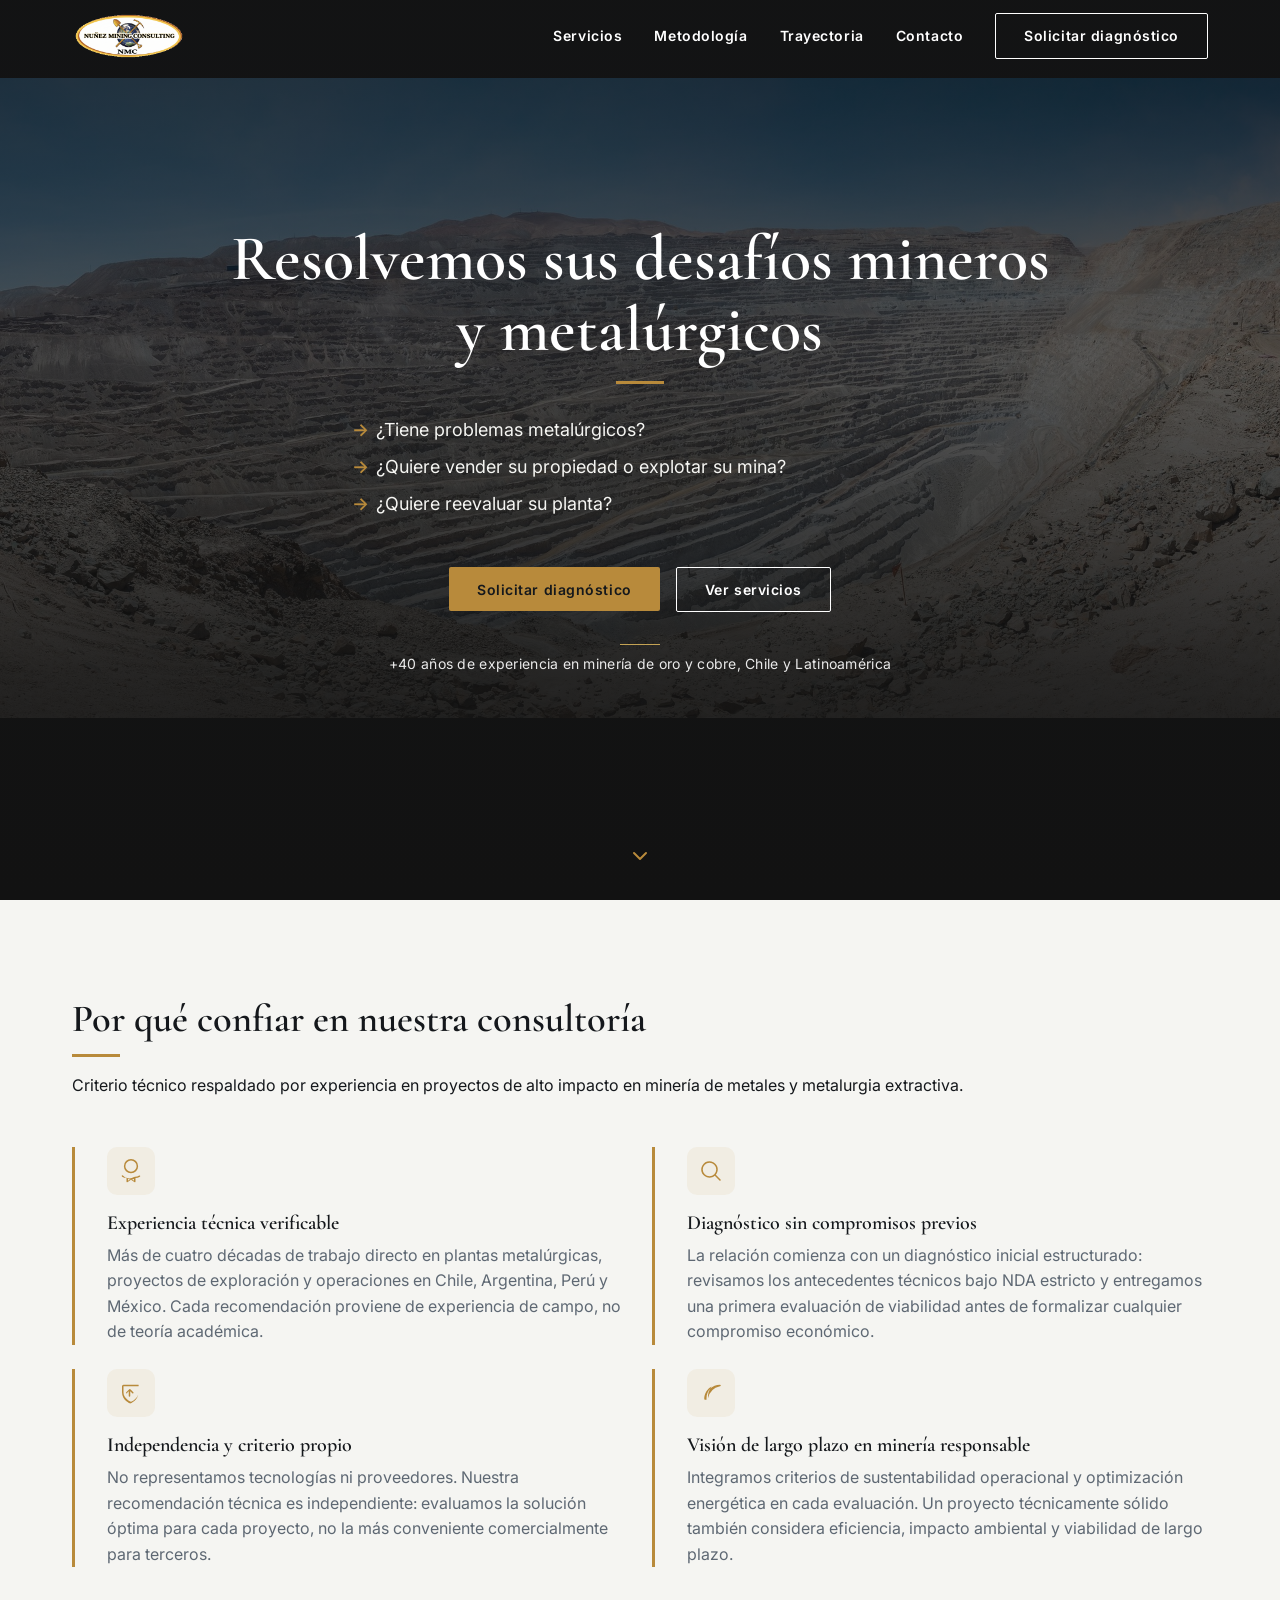
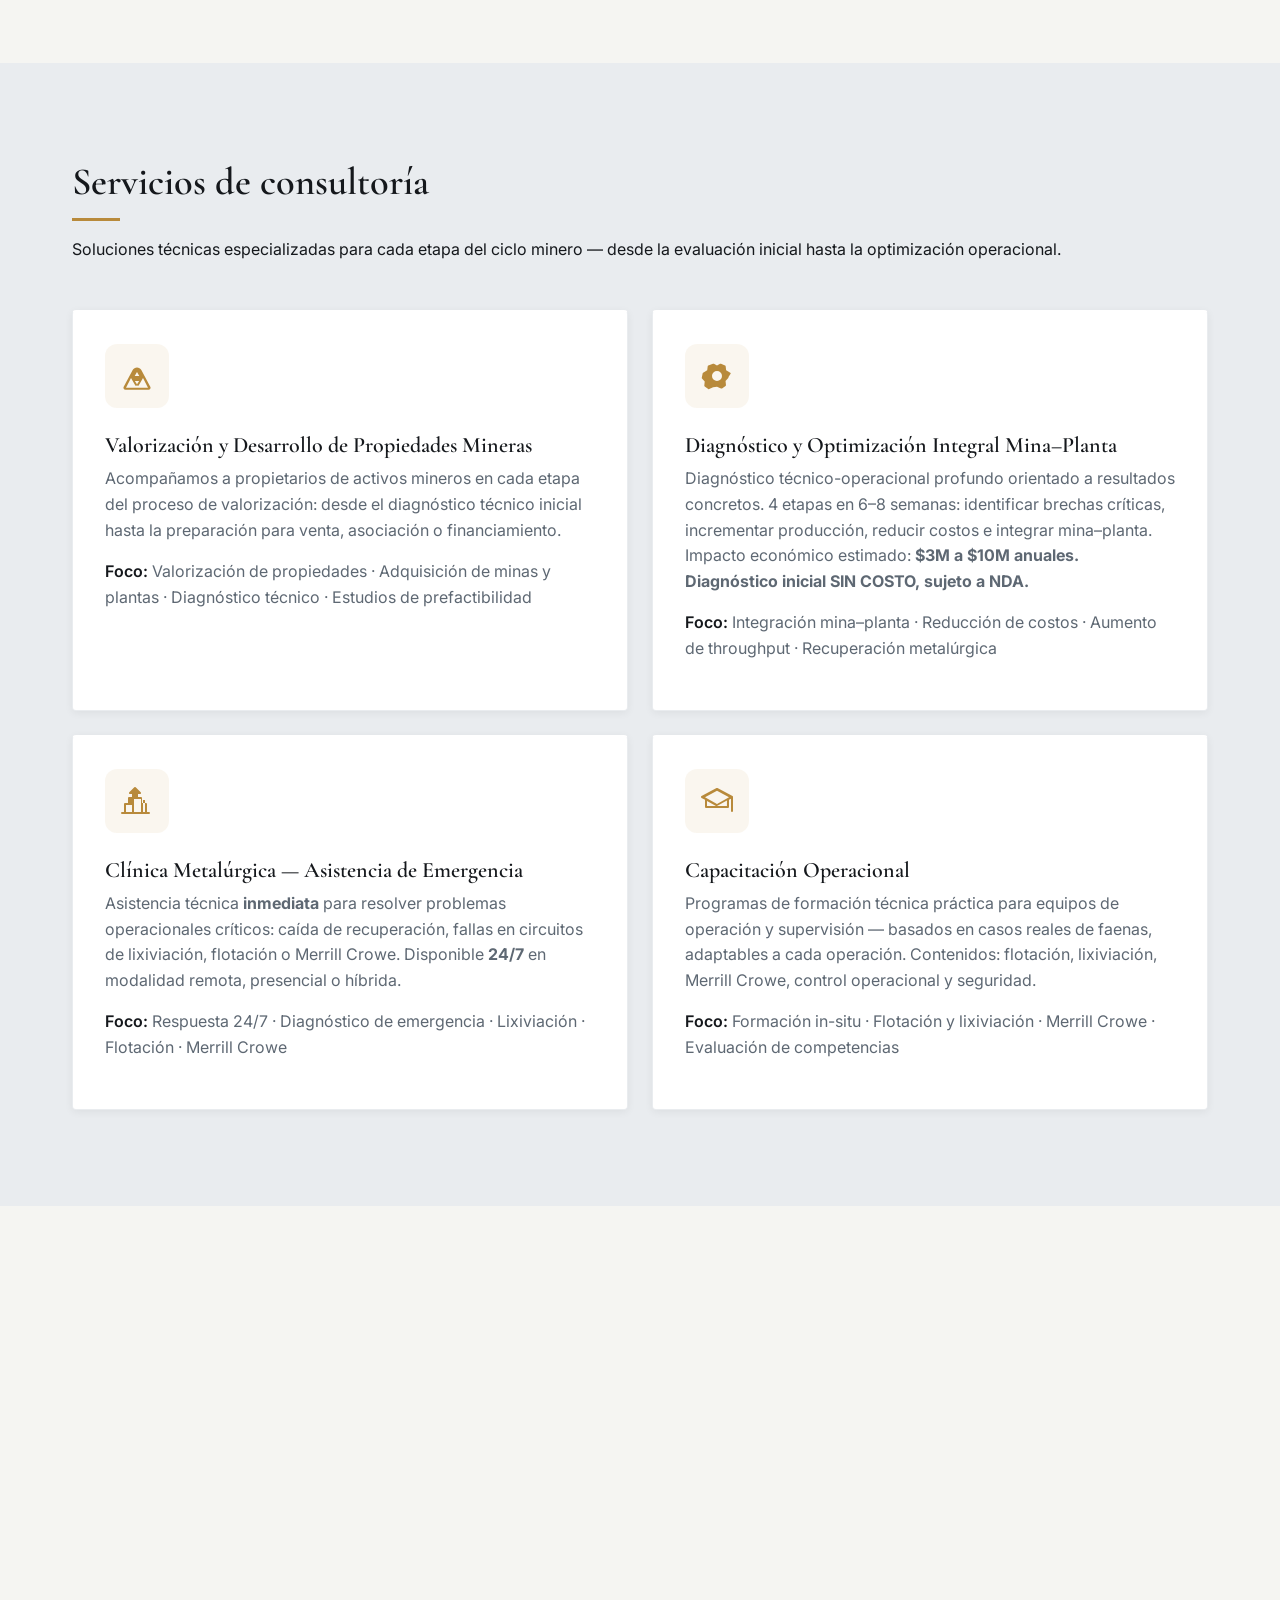
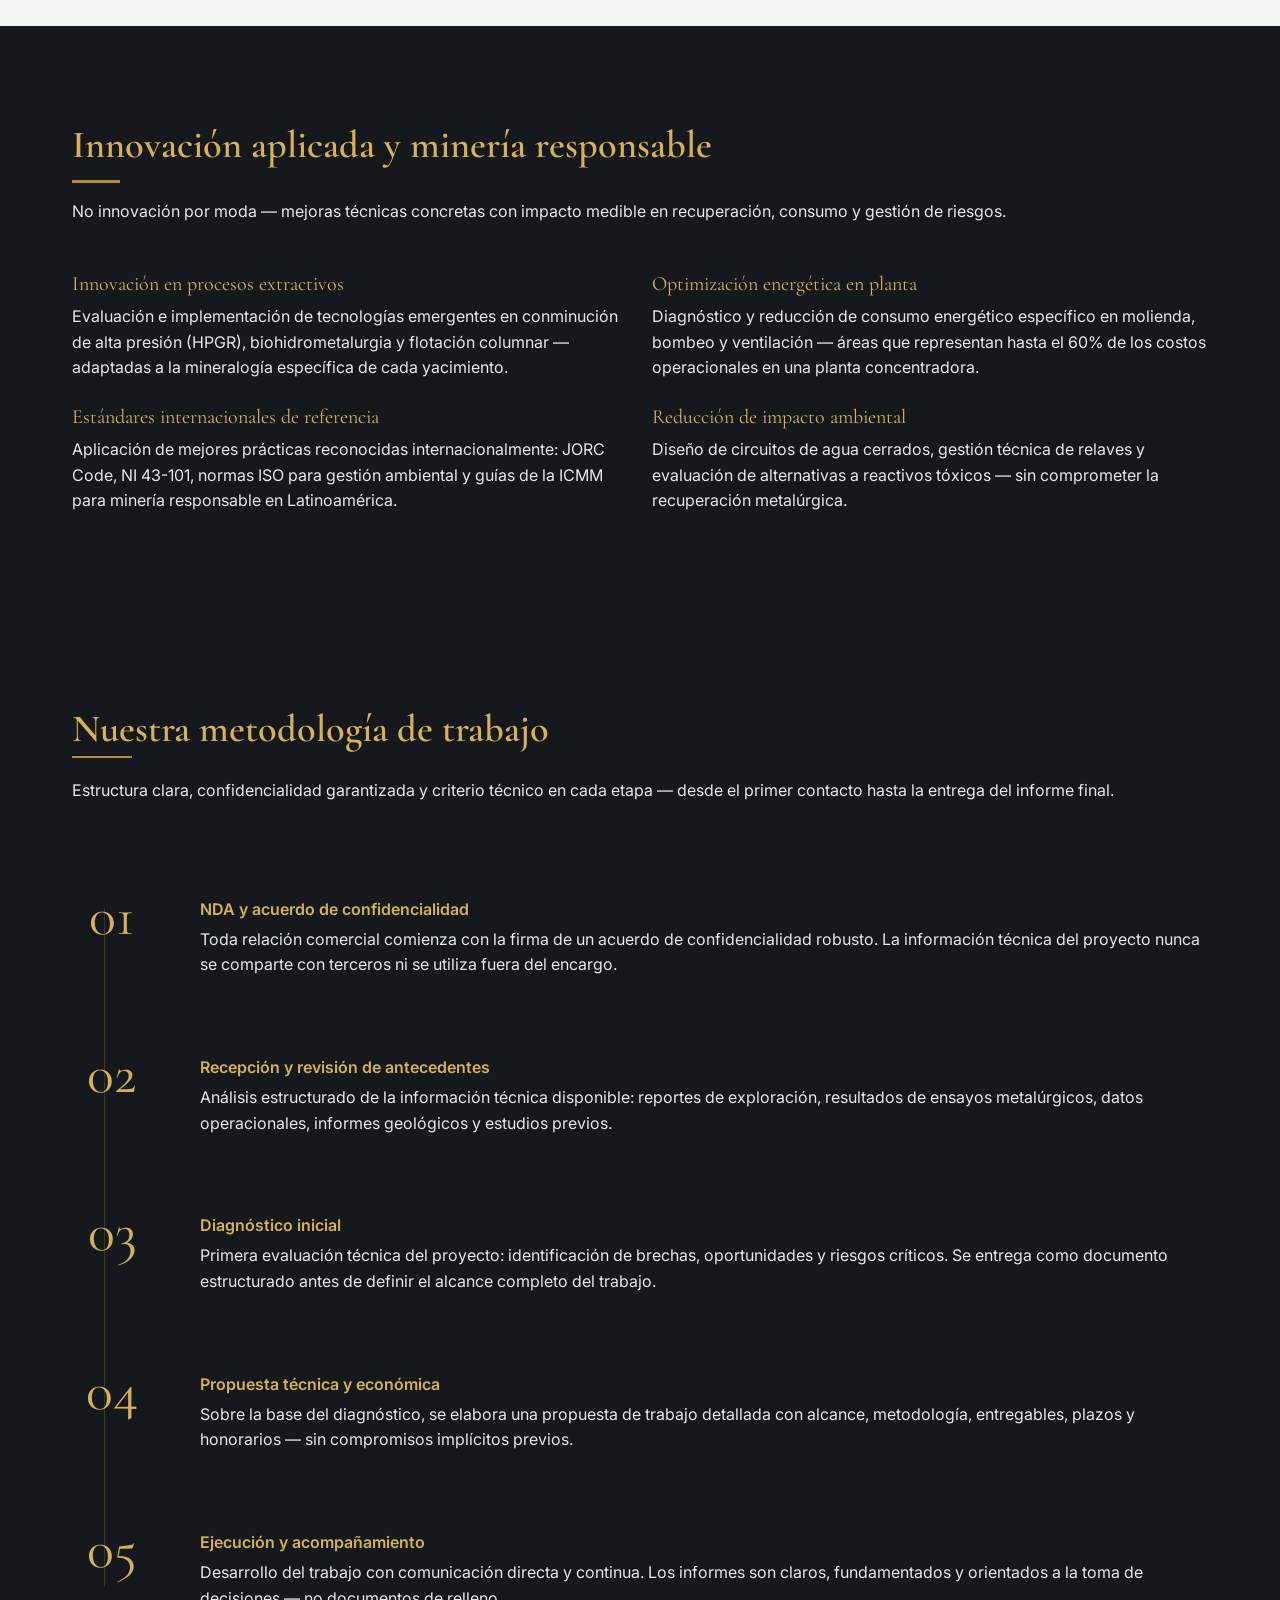
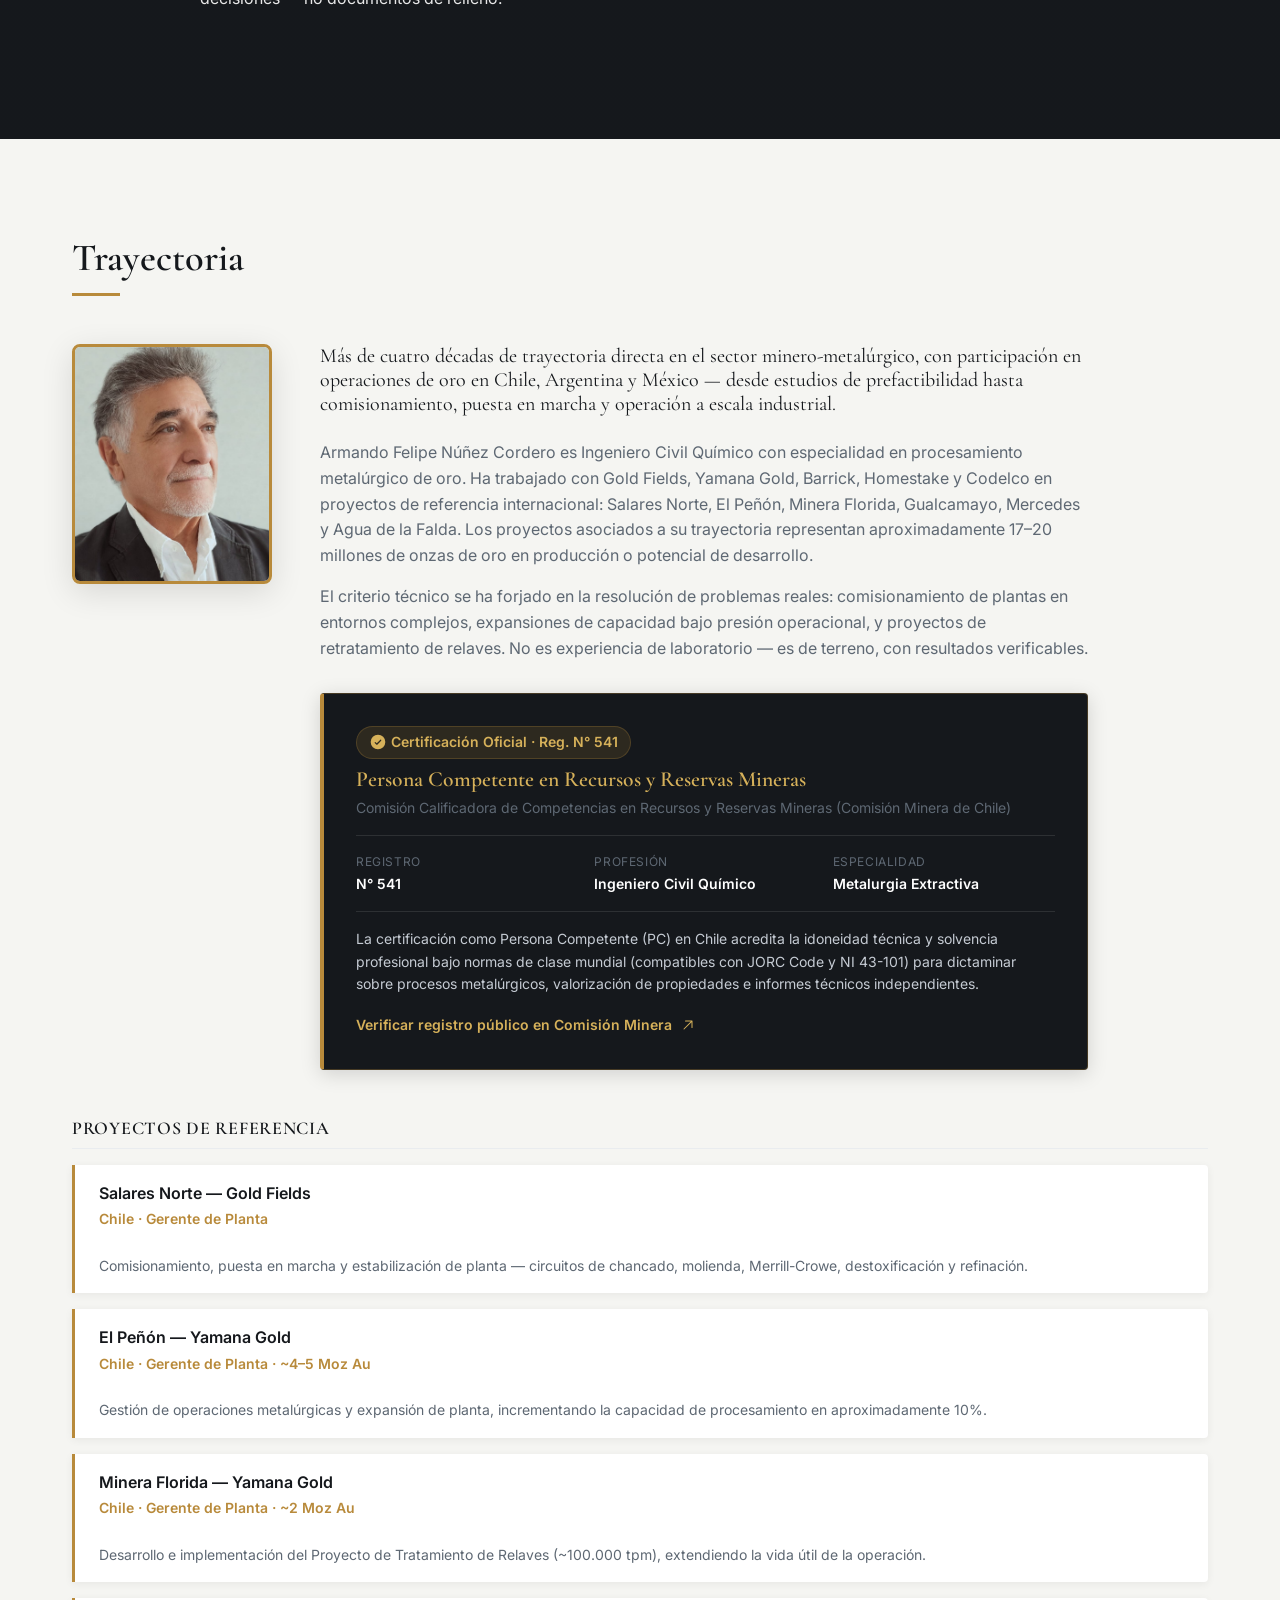
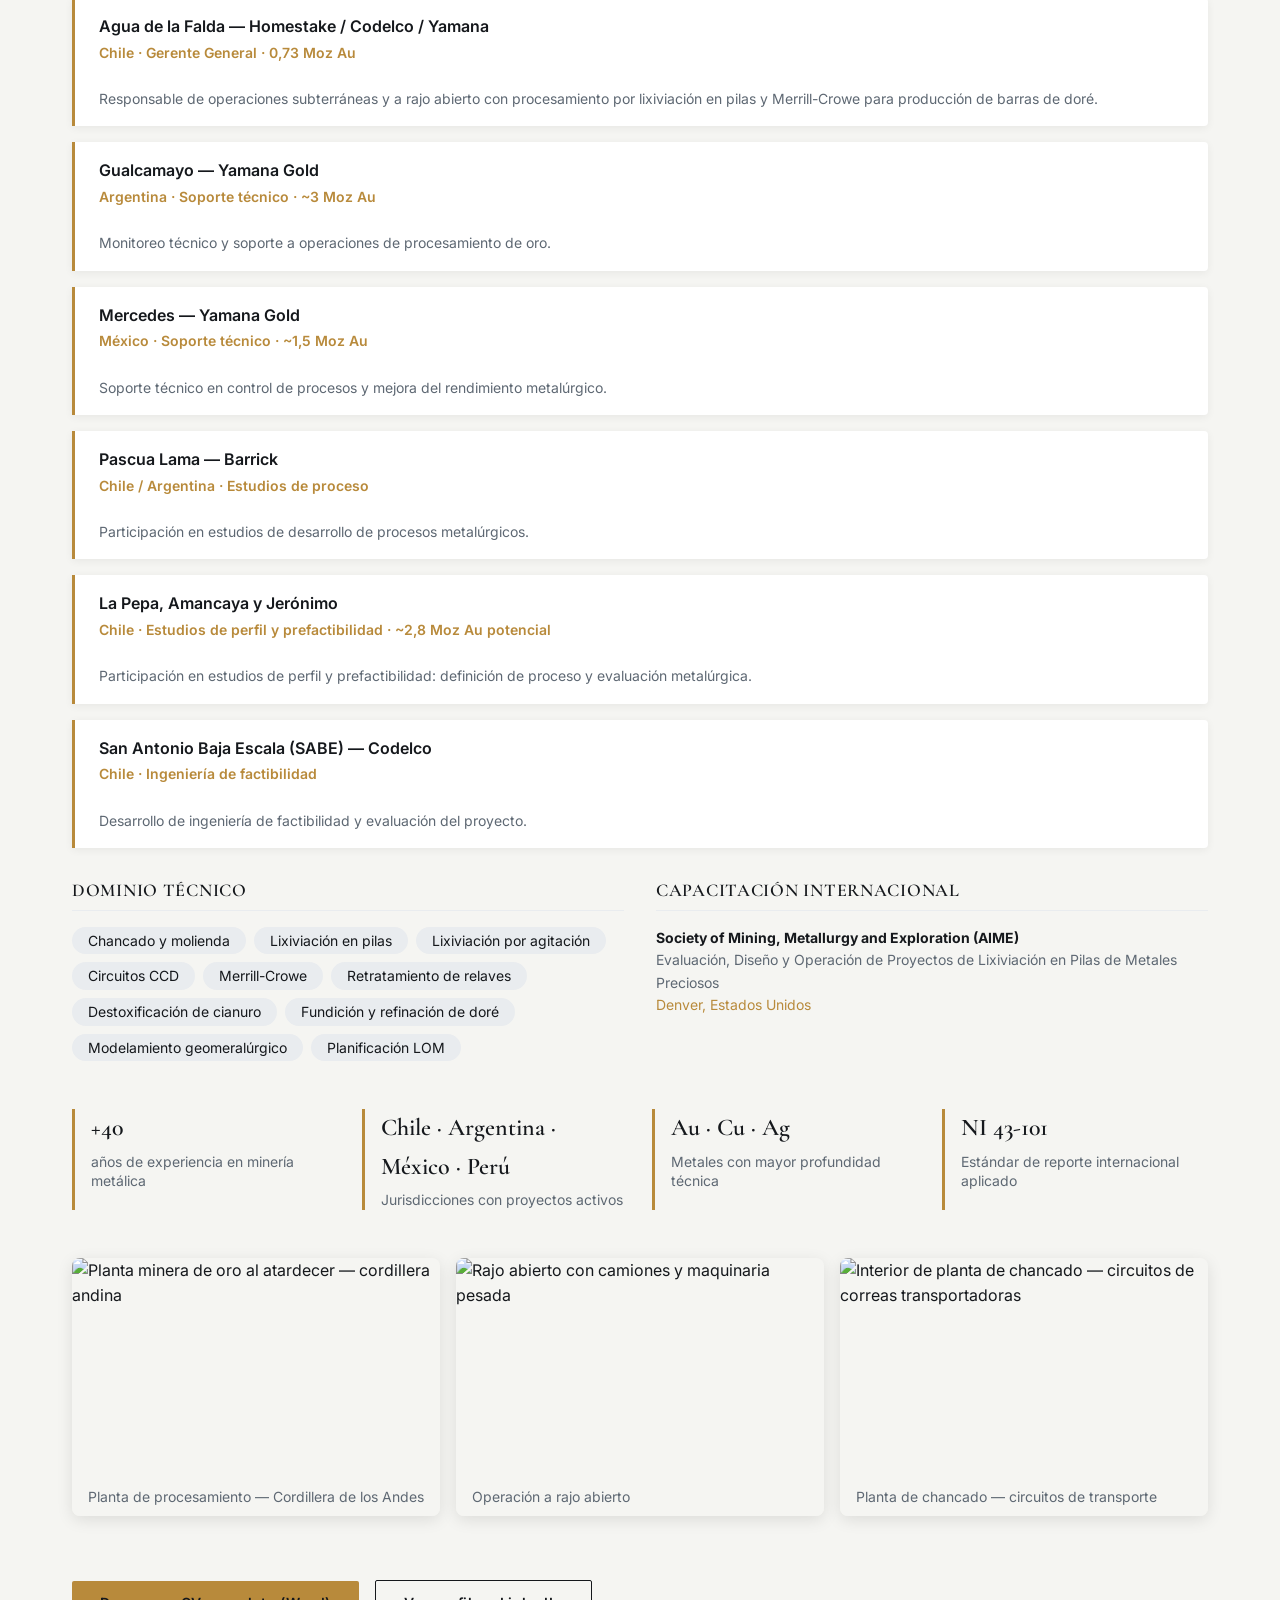
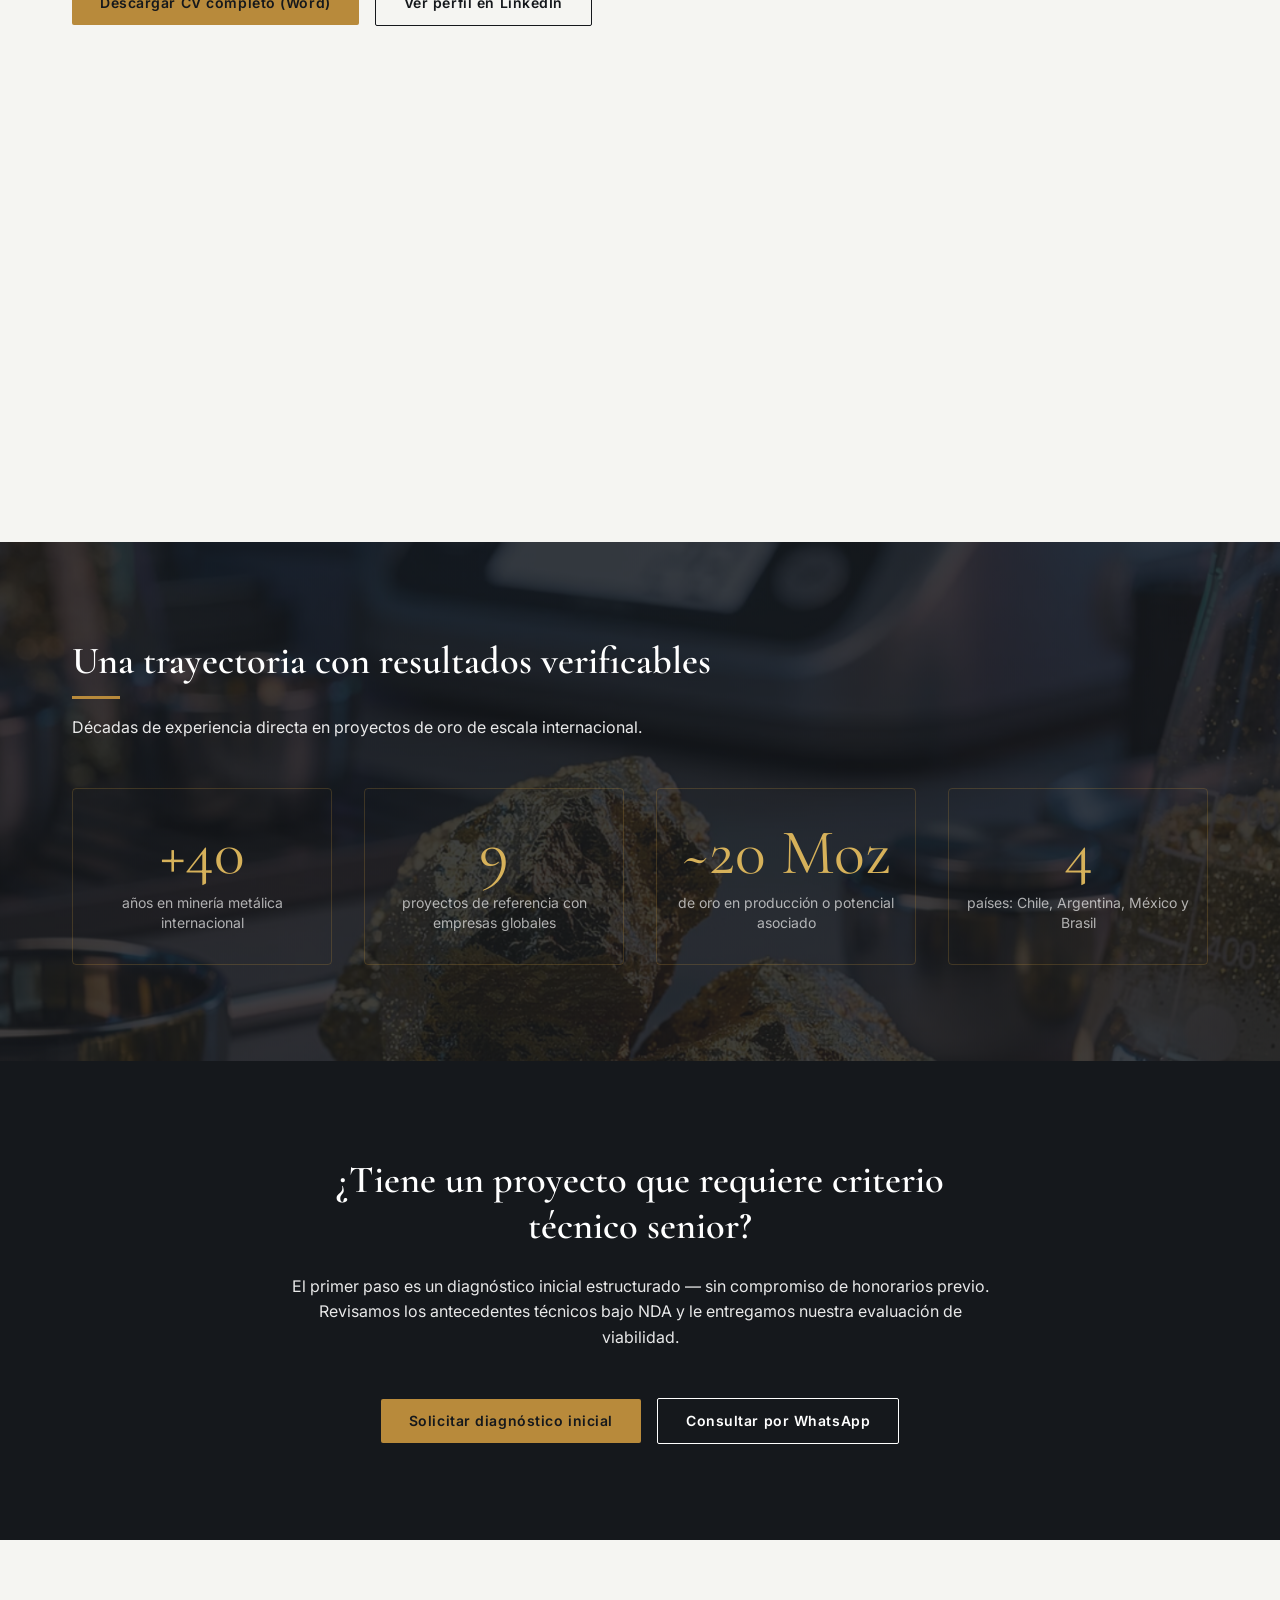
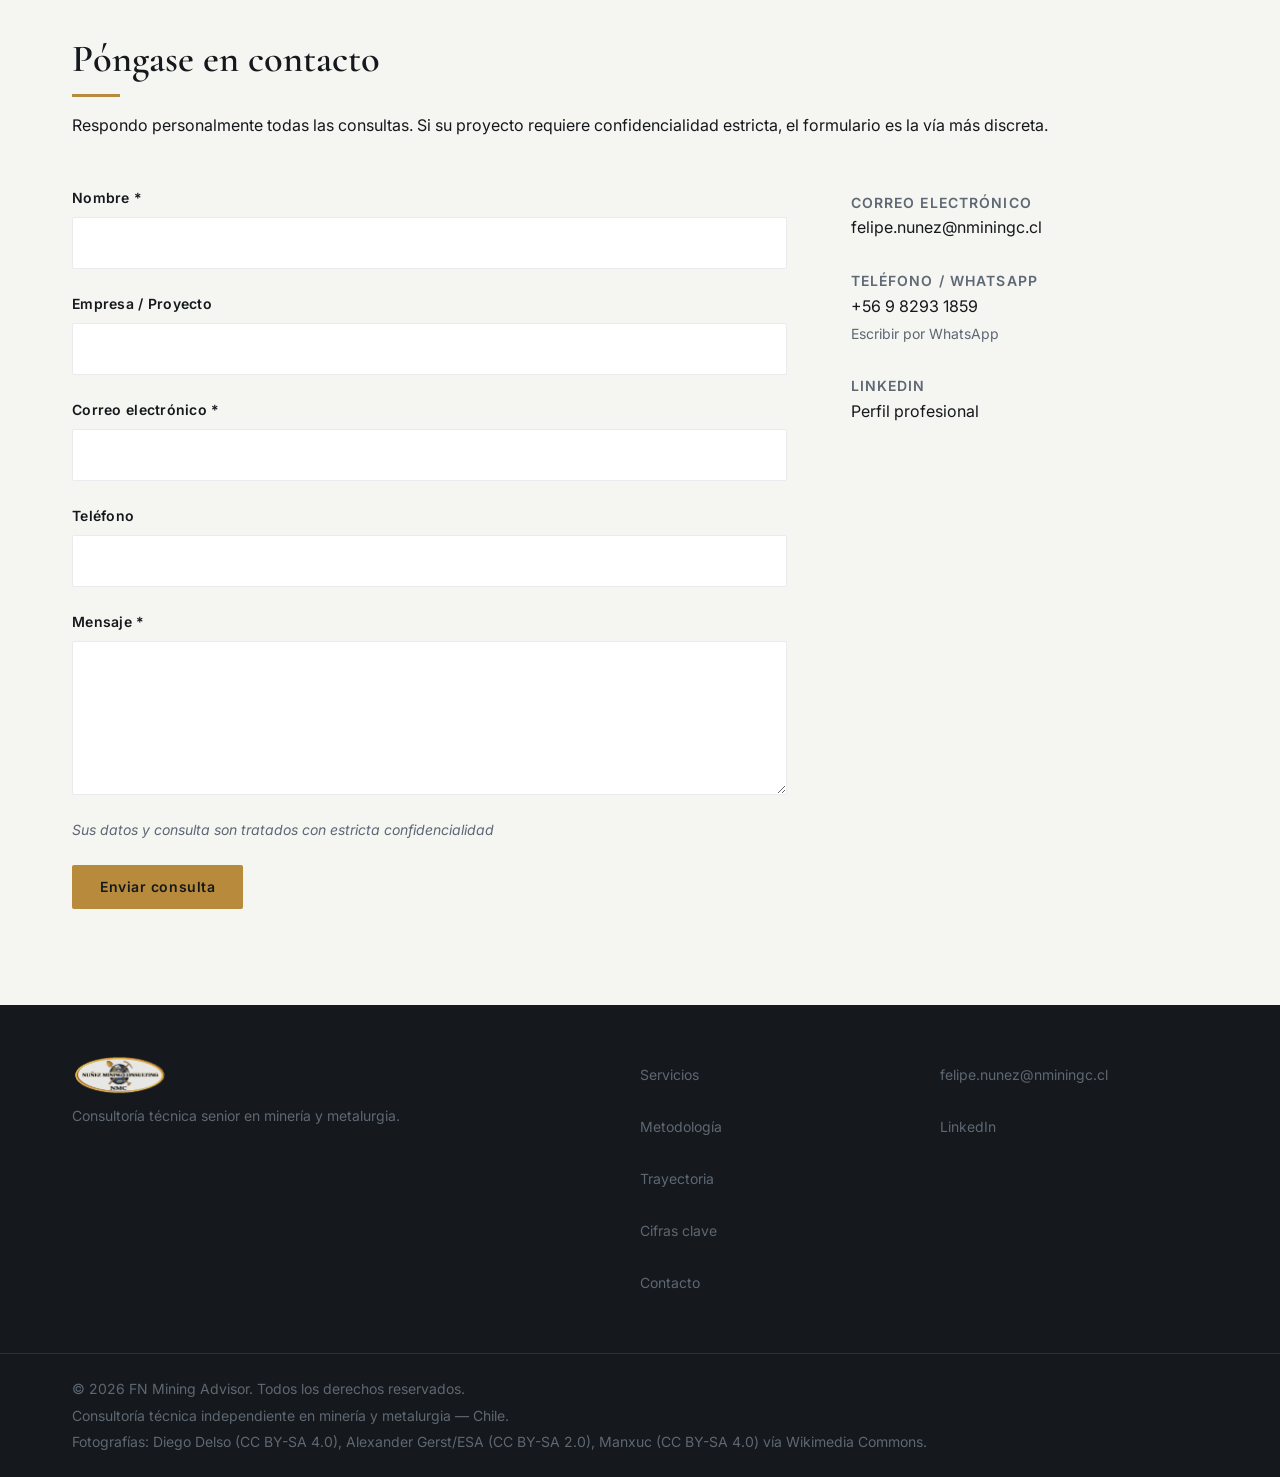
==== commit f6985f98: "fix: actualizar imagen de perfil de Felipe Nuñez a .jpeg" ====
--- a/index.html
+++ b/index.html
@@ -612,7 +612,7 @@
           <div class="experiencia-section__content fade-in">
             <div class="experiencia-section__profile">
               <img
-                src="assets/images/felipe-nunez-perfil.jpg"
+                src="assets/images/felipe-nunez-perfil.jpeg"
                 alt="Armando Felipe Núñez Cordero — Consultor Senior en Proyectos de Minería de Oro"
                 class="experiencia-section__portrait"
                 loading="lazy"
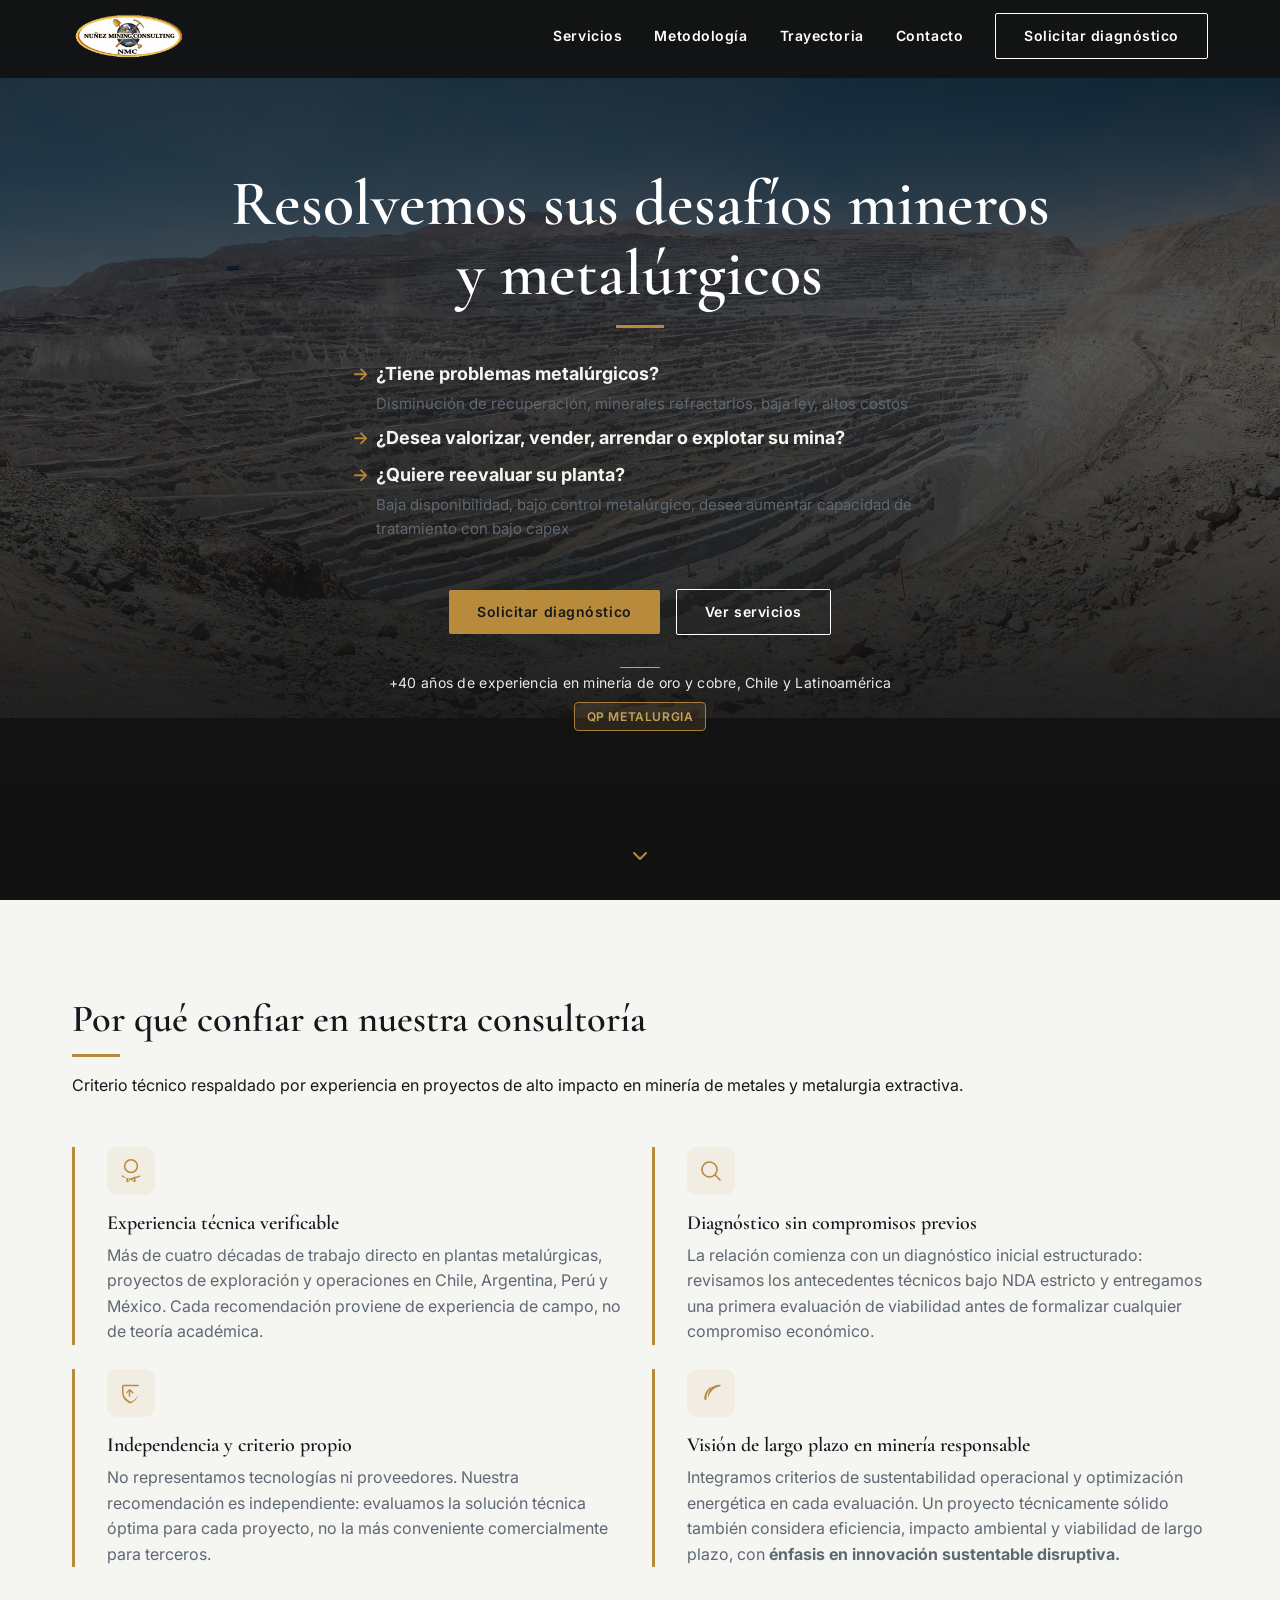
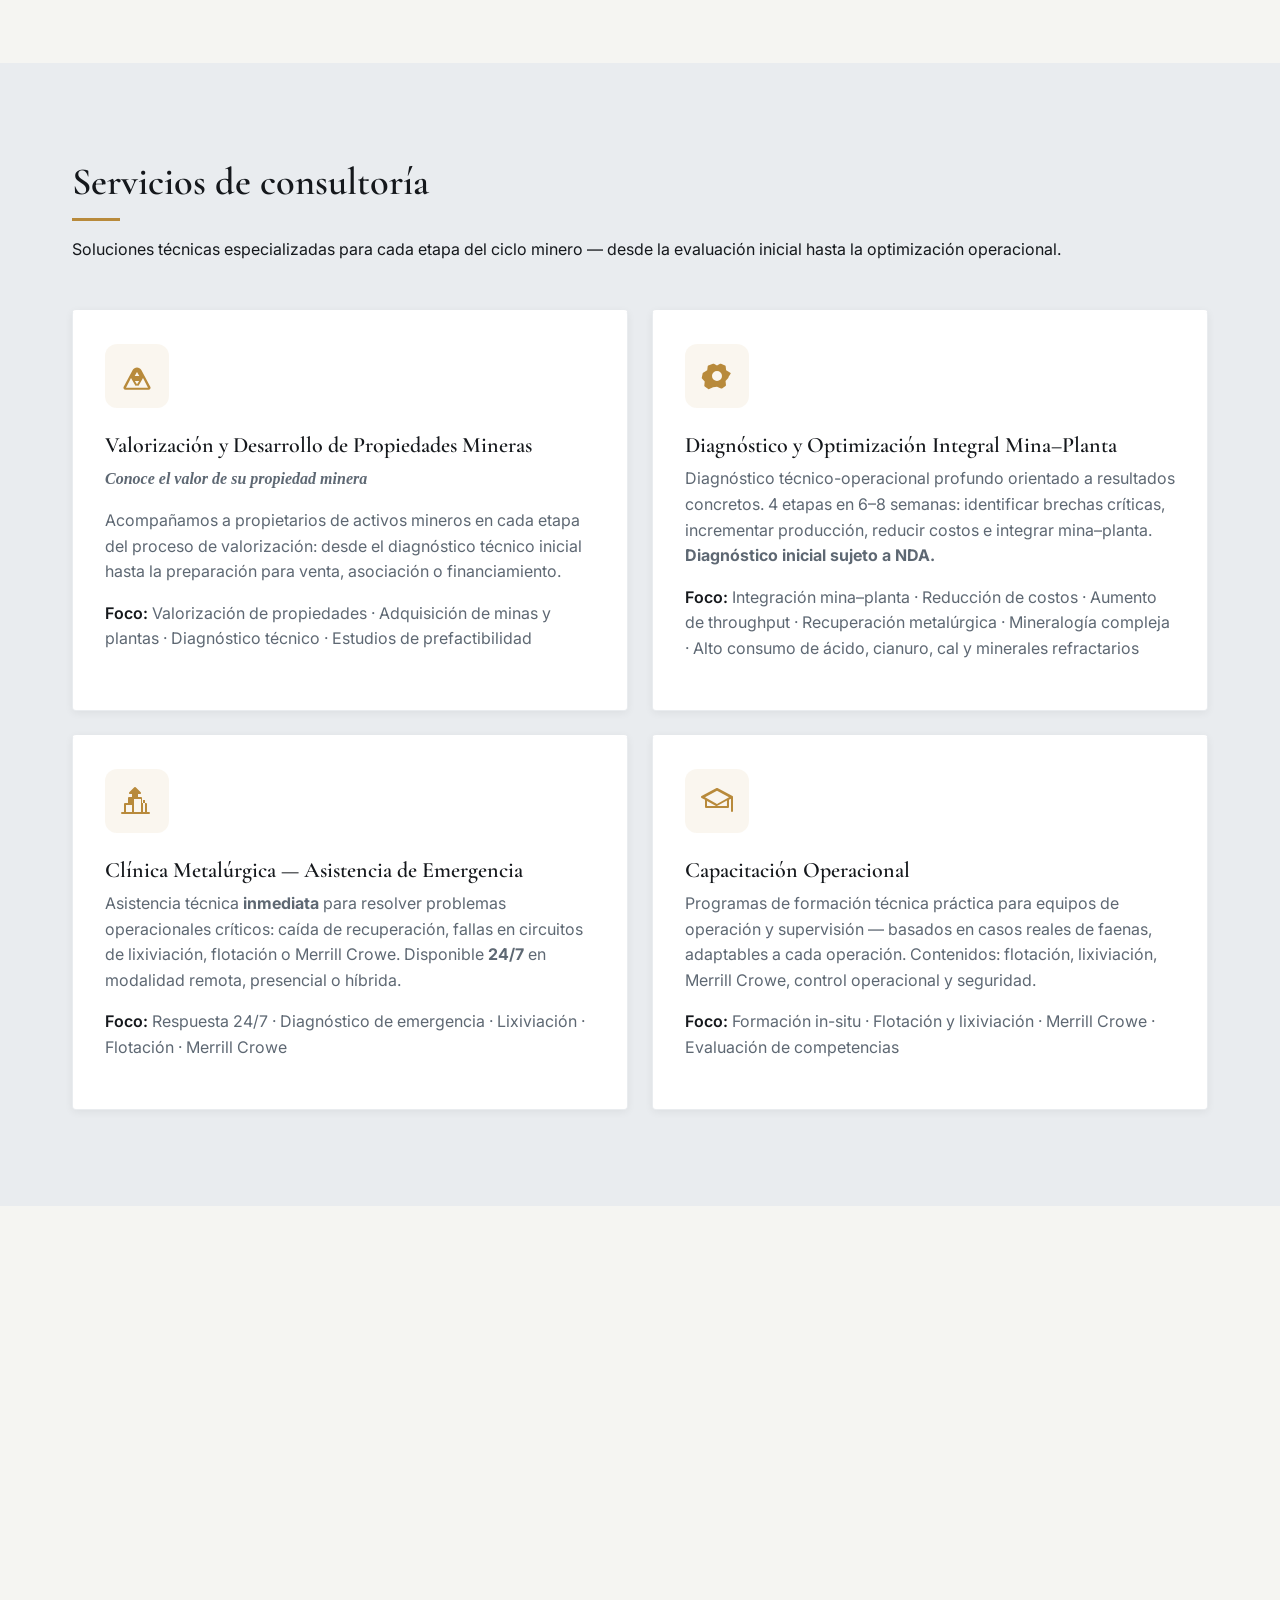
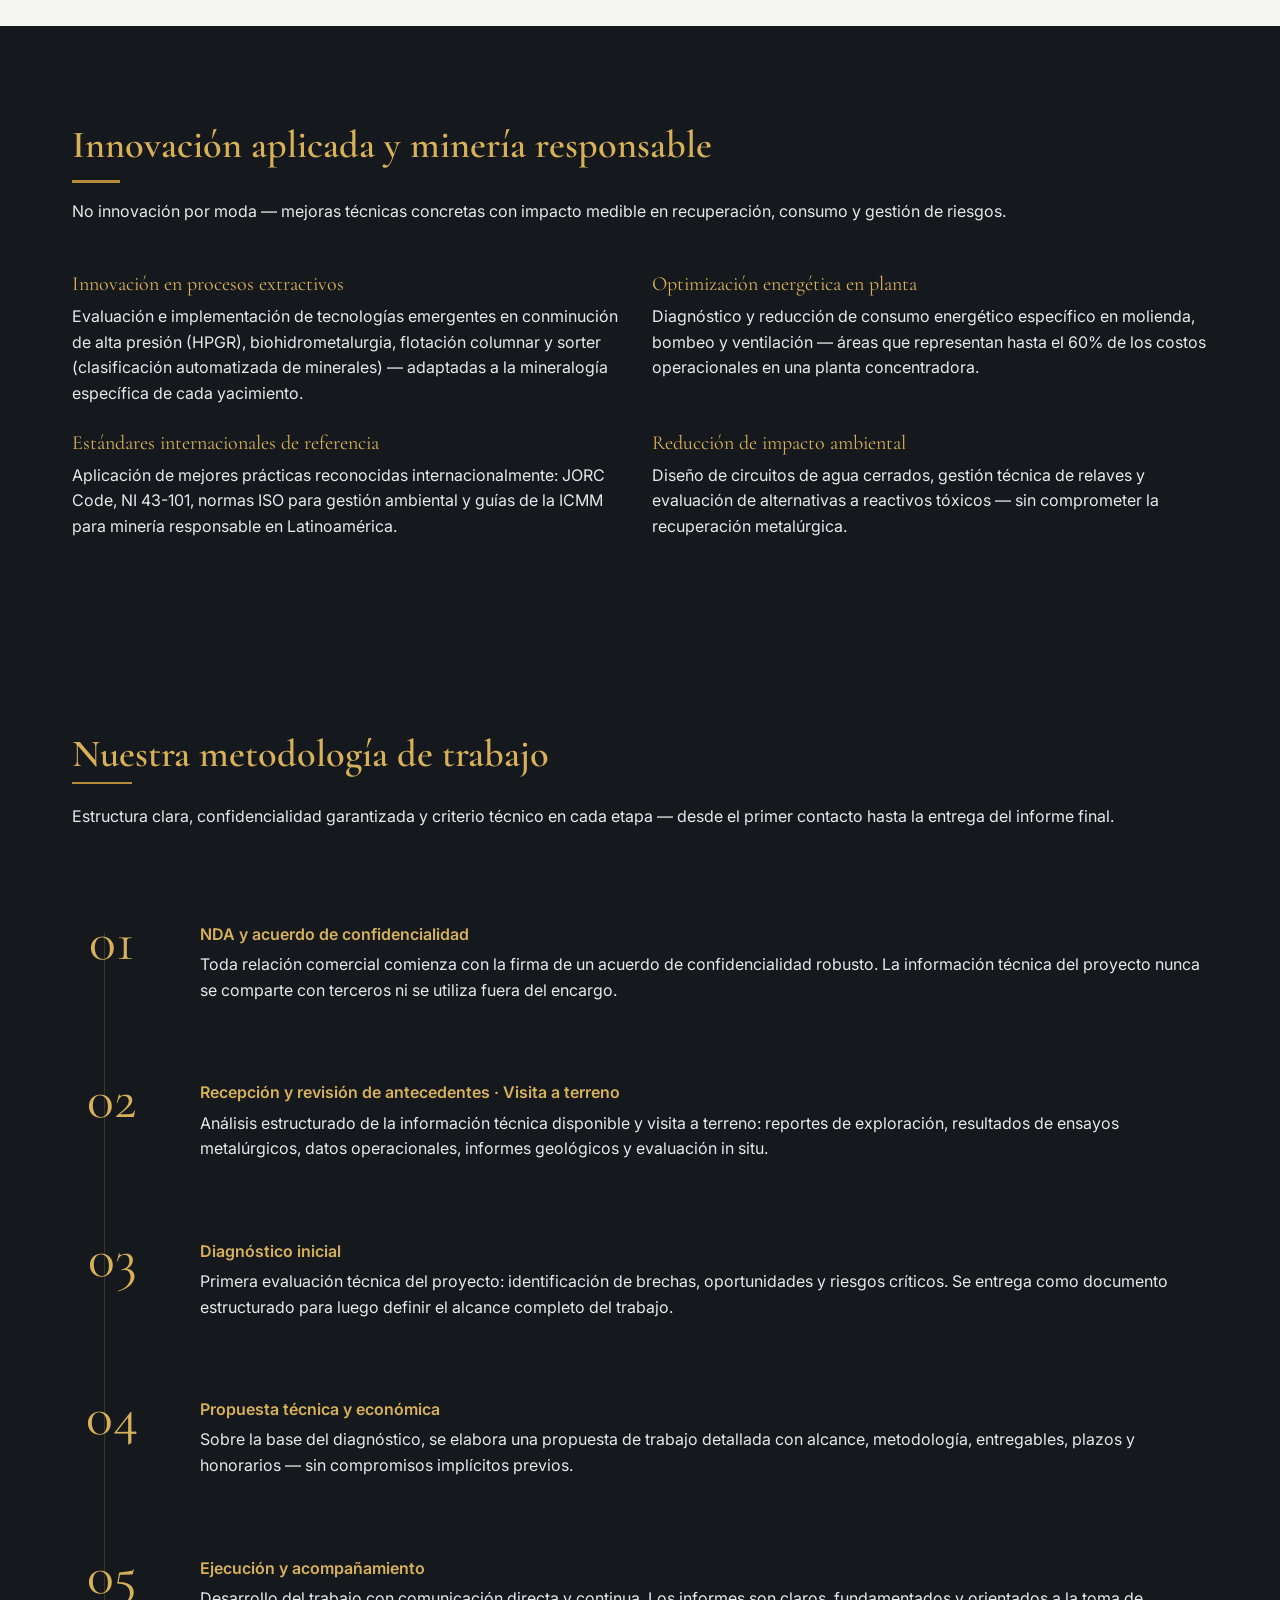
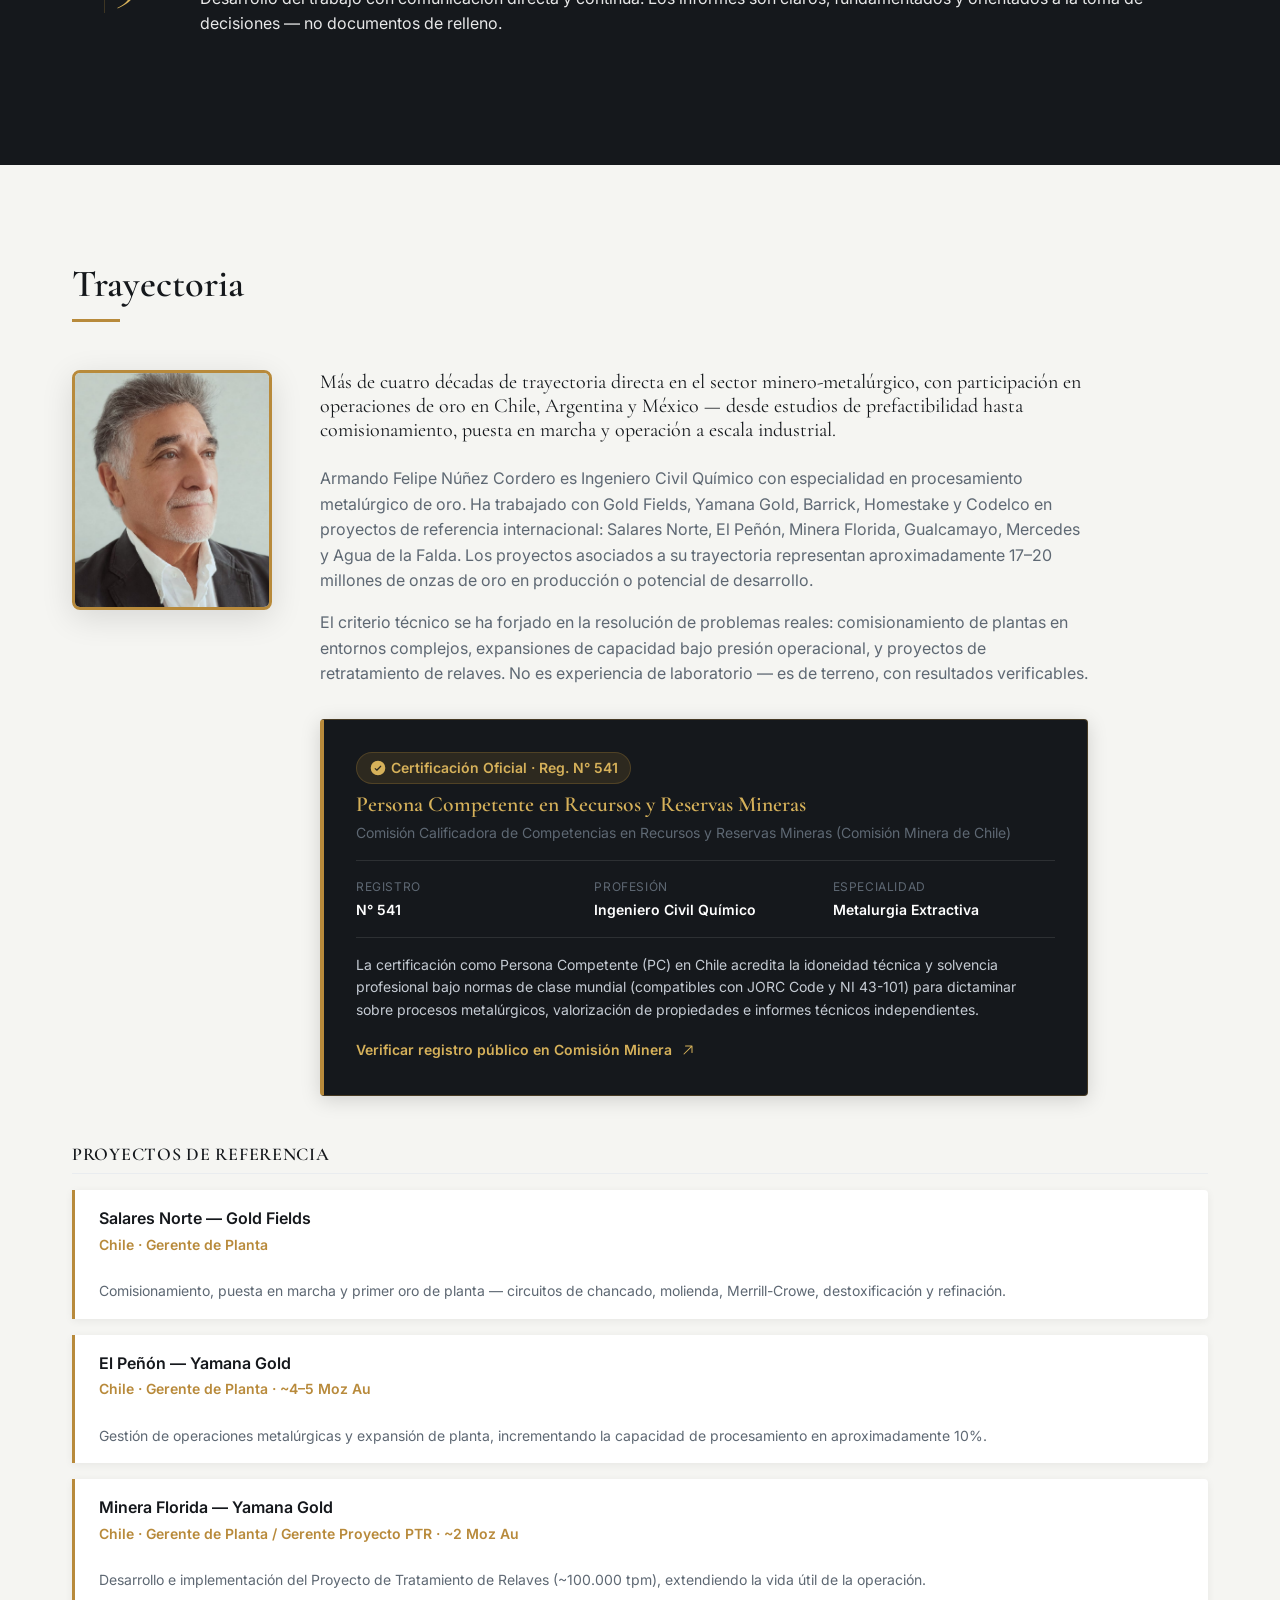
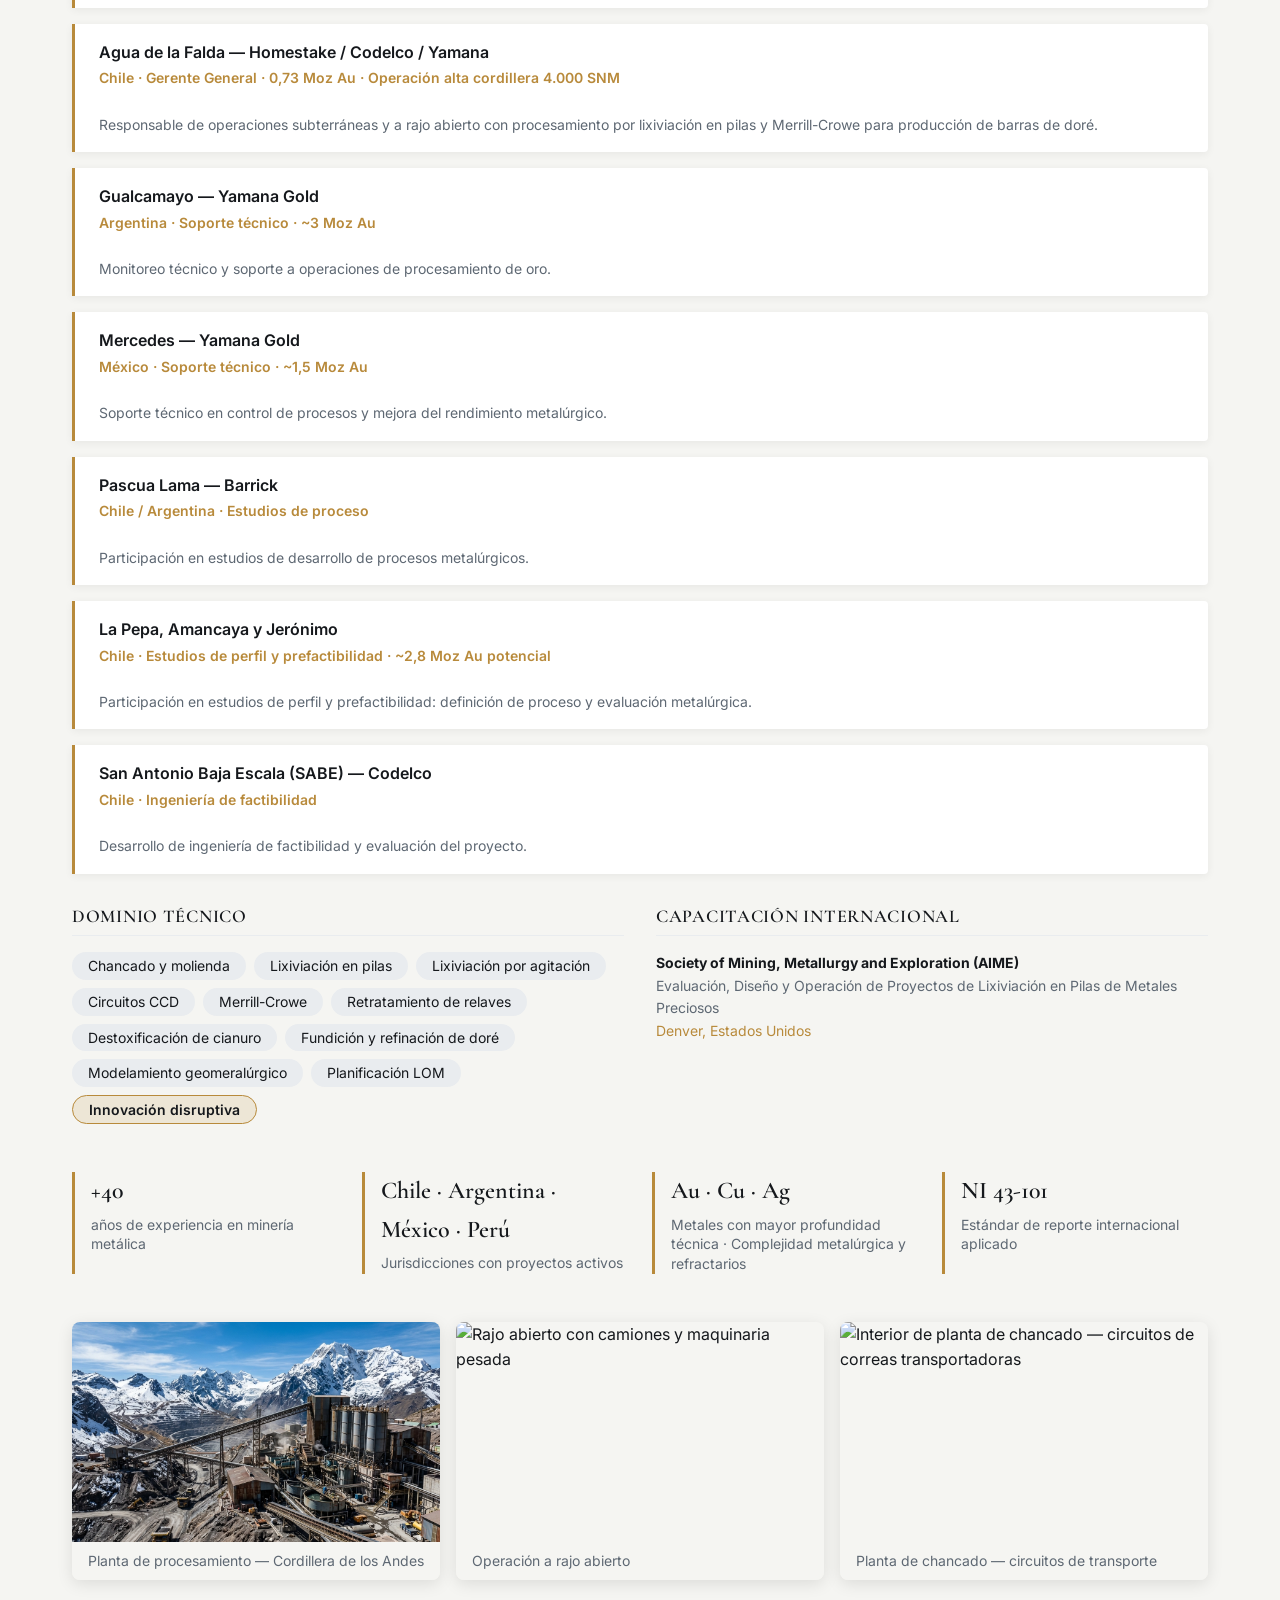
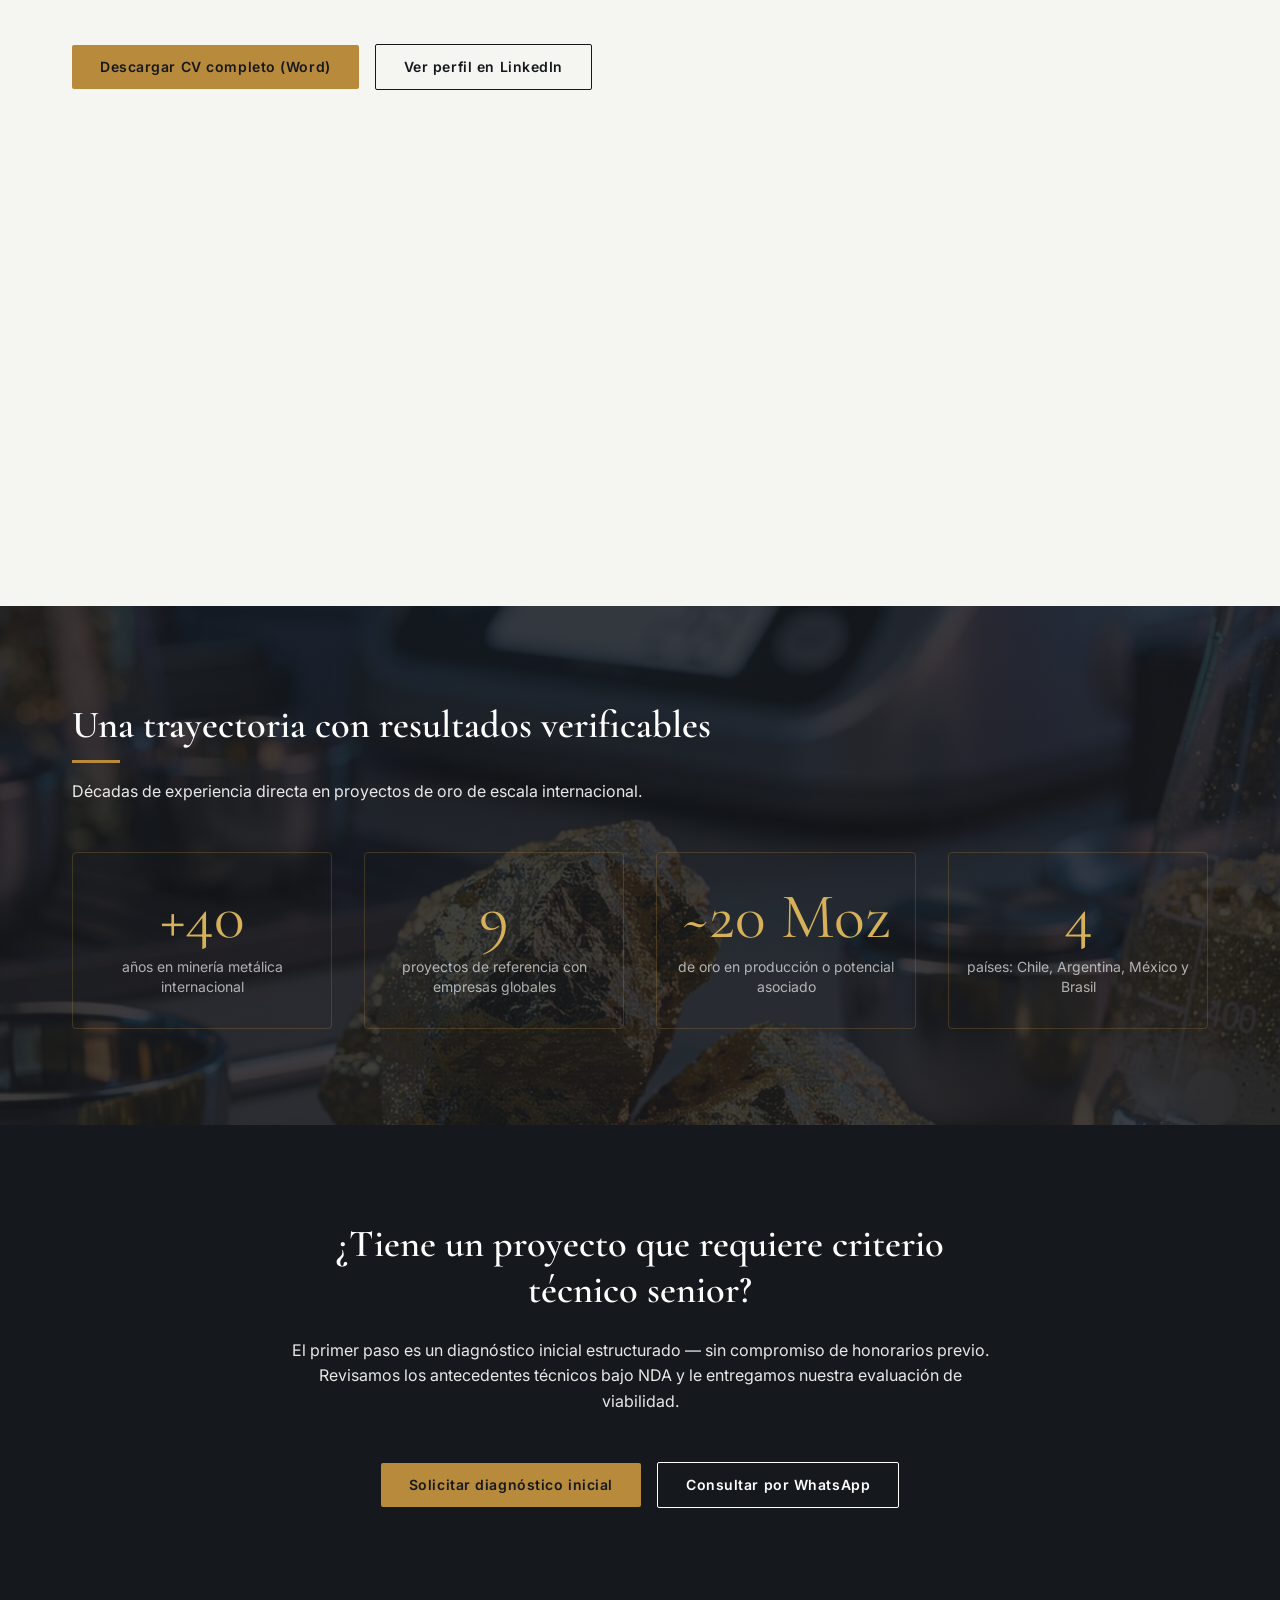
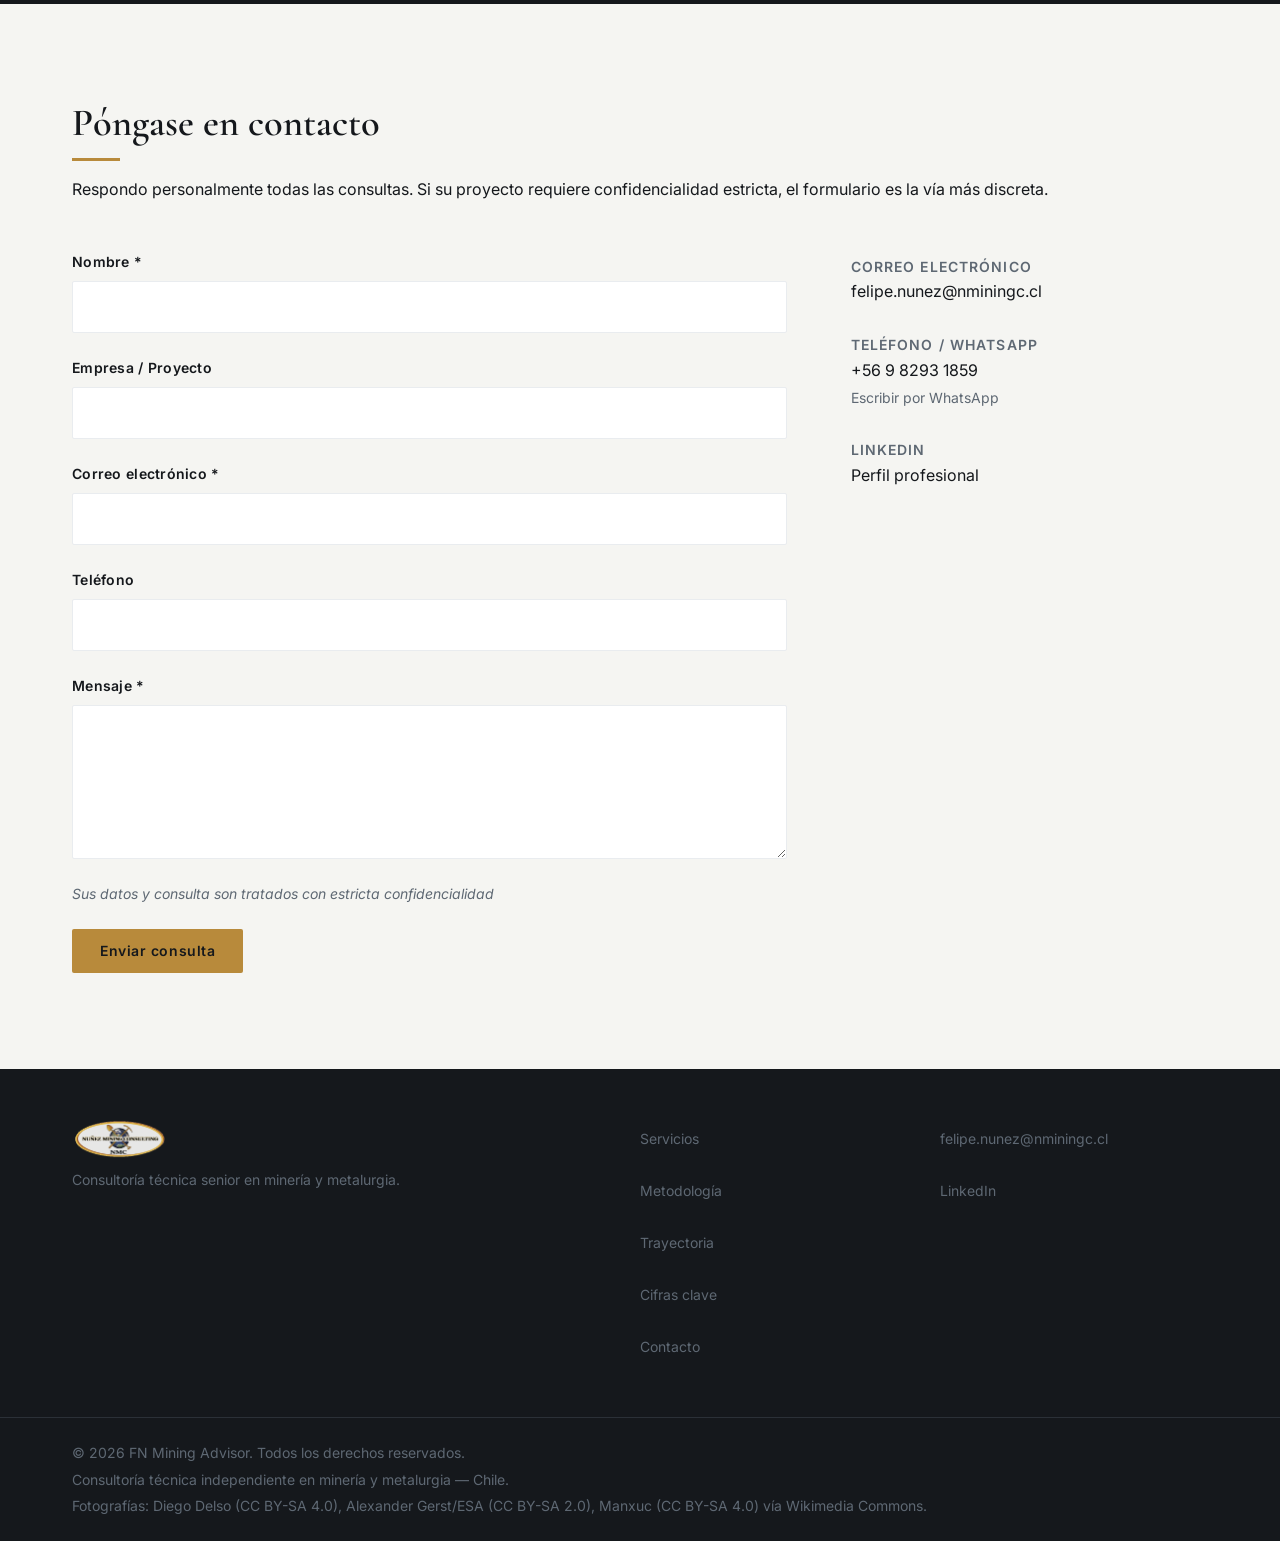
==== commit c2463436: "fix(site): implementar ajustes de contenido e imagen solicitados por el cliente (2026-07-30)" ====
--- a/index.html
+++ b/index.html
@@ -127,9 +127,17 @@
               Resolvemos sus desafíos mineros y metalúrgicos
             </h1>
             <ul class="hero__pain-points" aria-label="Problemas que resolvemos">
-              <li>¿Tiene problemas metalúrgicos?</li>
-              <li>¿Quiere vender su propiedad o explotar su mina?</li>
-              <li>¿Quiere reevaluar su planta?</li>
+              <li>
+                <strong>¿Tiene problemas metalúrgicos?</strong>
+                <span class="hero__pain-sub">Disminución de recuperación, minerales refractarios, baja ley, altos costos</span>
+              </li>
+              <li>
+                <strong>¿Desea valorizar, vender, arrendar o explotar su mina?</strong>
+              </li>
+              <li>
+                <strong>¿Quiere reevaluar su planta?</strong>
+                <span class="hero__pain-sub">Baja disponibilidad, bajo control metalúrgico, desea aumentar capacidad de tratamiento con bajo capex</span>
+              </li>
             </ul>
             <div class="hero__ctas">
               <a href="#contacto" class="btn btn--primary"
@@ -139,8 +147,8 @@
             </div>
             <p class="hero__trayectoria">
               <span class="hero__trayectoria-line" aria-hidden="true"></span>
-              +40 años de experiencia en minería de oro y cobre, Chile y
-              Latinoamérica
+              +40 años de experiencia en minería de oro y cobre, Chile y Latinoamérica
+              <span class="hero__badge-qp">QP METALURGIA</span>
             </p>
           </div>
         </div>
@@ -245,7 +253,7 @@
               <h3 id="pilar-3-title">Independencia y criterio propio</h3>
               <p>
                 No representamos tecnologías ni proveedores. Nuestra
-                recomendación técnica es independiente: evaluamos la solución
+                recomendación es independiente: evaluamos la solución técnica
                 óptima para cada proyecto, no la más conveniente comercialmente
                 para terceros.
               </p>
@@ -274,7 +282,7 @@
                 Integramos criterios de sustentabilidad operacional y
                 optimización energética en cada evaluación. Un proyecto
                 técnicamente sólido también considera eficiencia, impacto
-                ambiental y viabilidad de largo plazo.
+                ambiental y viabilidad de largo plazo, con <strong>énfasis en innovación sustentable disruptiva.</strong>
               </p>
             </article>
           </div>
@@ -321,6 +329,7 @@
               <h3 id="servicio-1-title">
                 Valorización y Desarrollo de Propiedades Mineras
               </h3>
+              <p class="service-card__tagline">Conoce el valor de su propiedad minera</p>
               <p>
                 Acompañamos a propietarios de activos mineros en cada etapa del
                 proceso de valorización: desde el diagnóstico técnico inicial
@@ -357,13 +366,13 @@
                 Diagnóstico técnico-operacional profundo orientado a resultados
                 concretos. 4 etapas en 6–8 semanas: identificar brechas
                 críticas, incrementar producción, reducir costos e integrar
-                mina–planta. Impacto económico estimado:
-                <strong>$3M a $10M anuales.</strong>
-                <strong>Diagnóstico inicial SIN COSTO, sujeto a NDA.</strong>
+                mina–planta.
+                <strong>Diagnóstico inicial sujeto a NDA.</strong>
               </p>
               <p class="service-card__foco">
                 <strong>Foco:</strong> Integración mina–planta · Reducción de
-                costos · Aumento de throughput · Recuperación metalúrgica
+                costos · Aumento de throughput · Recuperación metalúrgica ·
+                Mineralogía compleja · Alto consumo de ácido, cianuro, cal y minerales refractarios
               </p>
             </article>
 
@@ -471,9 +480,9 @@
               <h3 id="inn-1-title">Innovación en procesos extractivos</h3>
               <p>
                 Evaluación e implementación de tecnologías emergentes en
-                conminución de alta presión (HPGR), biohidrometalurgia y
-                flotación columnar — adaptadas a la mineralogía específica de
-                cada yacimiento.
+                conminución de alta presión (HPGR), biohidrometalurgia, flotación
+                columnar y sorter (clasificación automatizada de minerales) —
+                adaptadas a la mineralogía específica de cada yacimiento.
               </p>
             </article>
 
@@ -546,11 +555,11 @@
             <li class="methodology-step" aria-labelledby="paso-2-title">
               <div class="methodology-step__number" aria-hidden="true">02</div>
               <div class="methodology-step__content">
-                <h3 id="paso-2-title">Recepción y revisión de antecedentes</h3>
+                <h3 id="paso-2-title">Recepción y revisión de antecedentes · Visita a terreno</h3>
                 <p>
-                  Análisis estructurado de la información técnica disponible:
+                  Análisis estructurado de la información técnica disponible y visita a terreno:
                   reportes de exploración, resultados de ensayos metalúrgicos,
-                  datos operacionales, informes geológicos y estudios previos.
+                  datos operacionales, informes geológicos y evaluación in situ.
                 </p>
               </div>
             </li>
@@ -562,7 +571,7 @@
                 <p>
                   Primera evaluación técnica del proyecto: identificación de
                   brechas, oportunidades y riesgos críticos. Se entrega como
-                  documento estructurado antes de definir el alcance completo
+                  documento estructurado para luego definir el alcance completo
                   del trabajo.
                 </p>
               </div>
@@ -754,7 +763,7 @@
                     >
                   </div>
                   <p class="cv__project-desc">
-                    Comisionamiento, puesta en marcha y estabilización de planta
+                    Comisionamiento, puesta en marcha y primer oro de planta
                     — circuitos de chancado, molienda, Merrill-Crowe,
                     destoxificación y refinación.
                   </p>
@@ -780,7 +789,7 @@
                       >Minera Florida — Yamana Gold</span
                     >
                     <span class="cv__project-meta"
-                      >Chile · Gerente de Planta · ~2 Moz Au</span
+                      >Chile · Gerente de Planta / Gerente Proyecto PTR · ~2 Moz Au</span
                     >
                   </div>
                   <p class="cv__project-desc">
@@ -796,7 +805,7 @@
                       >Agua de la Falda — Homestake / Codelco / Yamana</span
                     >
                     <span class="cv__project-meta"
-                      >Chile · Gerente General · 0,73 Moz Au</span
+                      >Chile · Gerente General · 0,73 Moz Au · Operación alta cordillera 4.000 SNM</span
                     >
                   </div>
                   <p class="cv__project-desc">
@@ -894,6 +903,7 @@
                     <li class="cv__tag">Fundición y refinación de doré</li>
                     <li class="cv__tag">Modelamiento geomeralúrgico</li>
                     <li class="cv__tag">Planificación LOM</li>
+                    <li class="cv__tag cv__tag--highlight">Innovación disruptiva</li>
                   </ul>
                 </div>
 
@@ -939,7 +949,7 @@
               <div class="experiencia-hito">
                 <span class="experiencia-hito__value">Au · Cu · Ag</span>
                 <span class="experiencia-hito__label"
-                  >Metales con mayor profundidad técnica</span
+                  >Metales con mayor profundidad técnica · Complejidad metalúrgica y refractarios</span
                 >
               </div>
               <div class="experiencia-hito">
@@ -957,8 +967,8 @@
             >
               <figure class="experiencia-galeria__item">
                 <img
-                  src="assets/images/planta-minera-atardecer.png"
-                  alt="Planta minera de oro al atardecer — cordillera andina"
+                  src="assets/images/planta-minera-nieve.jpg"
+                  alt="Planta de procesamiento minero en alta cordillera con nieve"
                   loading="lazy"
                 />
                 <figcaption>
--- a/css/sections/hero.css
+++ b/css/sections/hero.css
@@ -126,6 +126,29 @@
   font-weight: var(--fw-semibold);
 }
 
+.hero__pain-sub {
+  display: block;
+  font-size: 0.9375rem;
+  color: var(--color-steel-mid);
+  margin-top: 0.2rem;
+  font-weight: var(--fw-regular);
+}
+
+.hero__badge-qp {
+  display: inline-flex;
+  align-items: center;
+  margin-top: 0.25rem;
+  padding: 0.25rem 0.75rem;
+  background-color: rgba(197, 160, 89, 0.15);
+  border: 1px solid var(--color-gold-500);
+  color: var(--color-gold-300);
+  border-radius: 4px;
+  font-size: 0.75rem;
+  font-weight: var(--fw-semibold);
+  letter-spacing: 0.05em;
+  text-transform: uppercase;
+}
+
 /* CTA row — horizontal flex, collapses on very small mobile */
 .hero__ctas {
   display: flex;
@@ -141,7 +164,7 @@
   display: flex;
   flex-direction: column;
   align-items: center;
-  gap: var(--space-sm);
+  gap: var(--space-xs);
   font-family: var(--font-body);
   font-size: var(--text-label);   /* 14px */
   font-weight: var(--fw-regular);
--- a/css/sections/servicios.css
+++ b/css/sections/servicios.css
@@ -71,6 +71,15 @@
   line-height: var(--lh-heading);
 }
 
+.service-card__tagline {
+  font-family: var(--font-heading);
+  font-size: 1.125rem;
+  font-weight: var(--fw-semibold);
+  color: var(--color-gold-600);
+  margin-bottom: var(--space-md);
+  font-style: italic;
+}
+
 /* Card description paragraph */
 .service-card p {
   font-size: var(--text-body);
--- a/css/sections/experiencia.css
+++ b/css/sections/experiencia.css
@@ -205,6 +205,13 @@
   line-height: var(--lh-label);
 }
 
+.cv__tag--highlight {
+  background: rgba(184, 138, 59, 0.15);
+  color: var(--color-gold-600);
+  border: 1px solid var(--color-gold-500);
+  font-weight: var(--fw-semibold);
+}
+
 .cv__training-item {
   font-size: var(--text-label);
   color: var(--color-steel-mid);
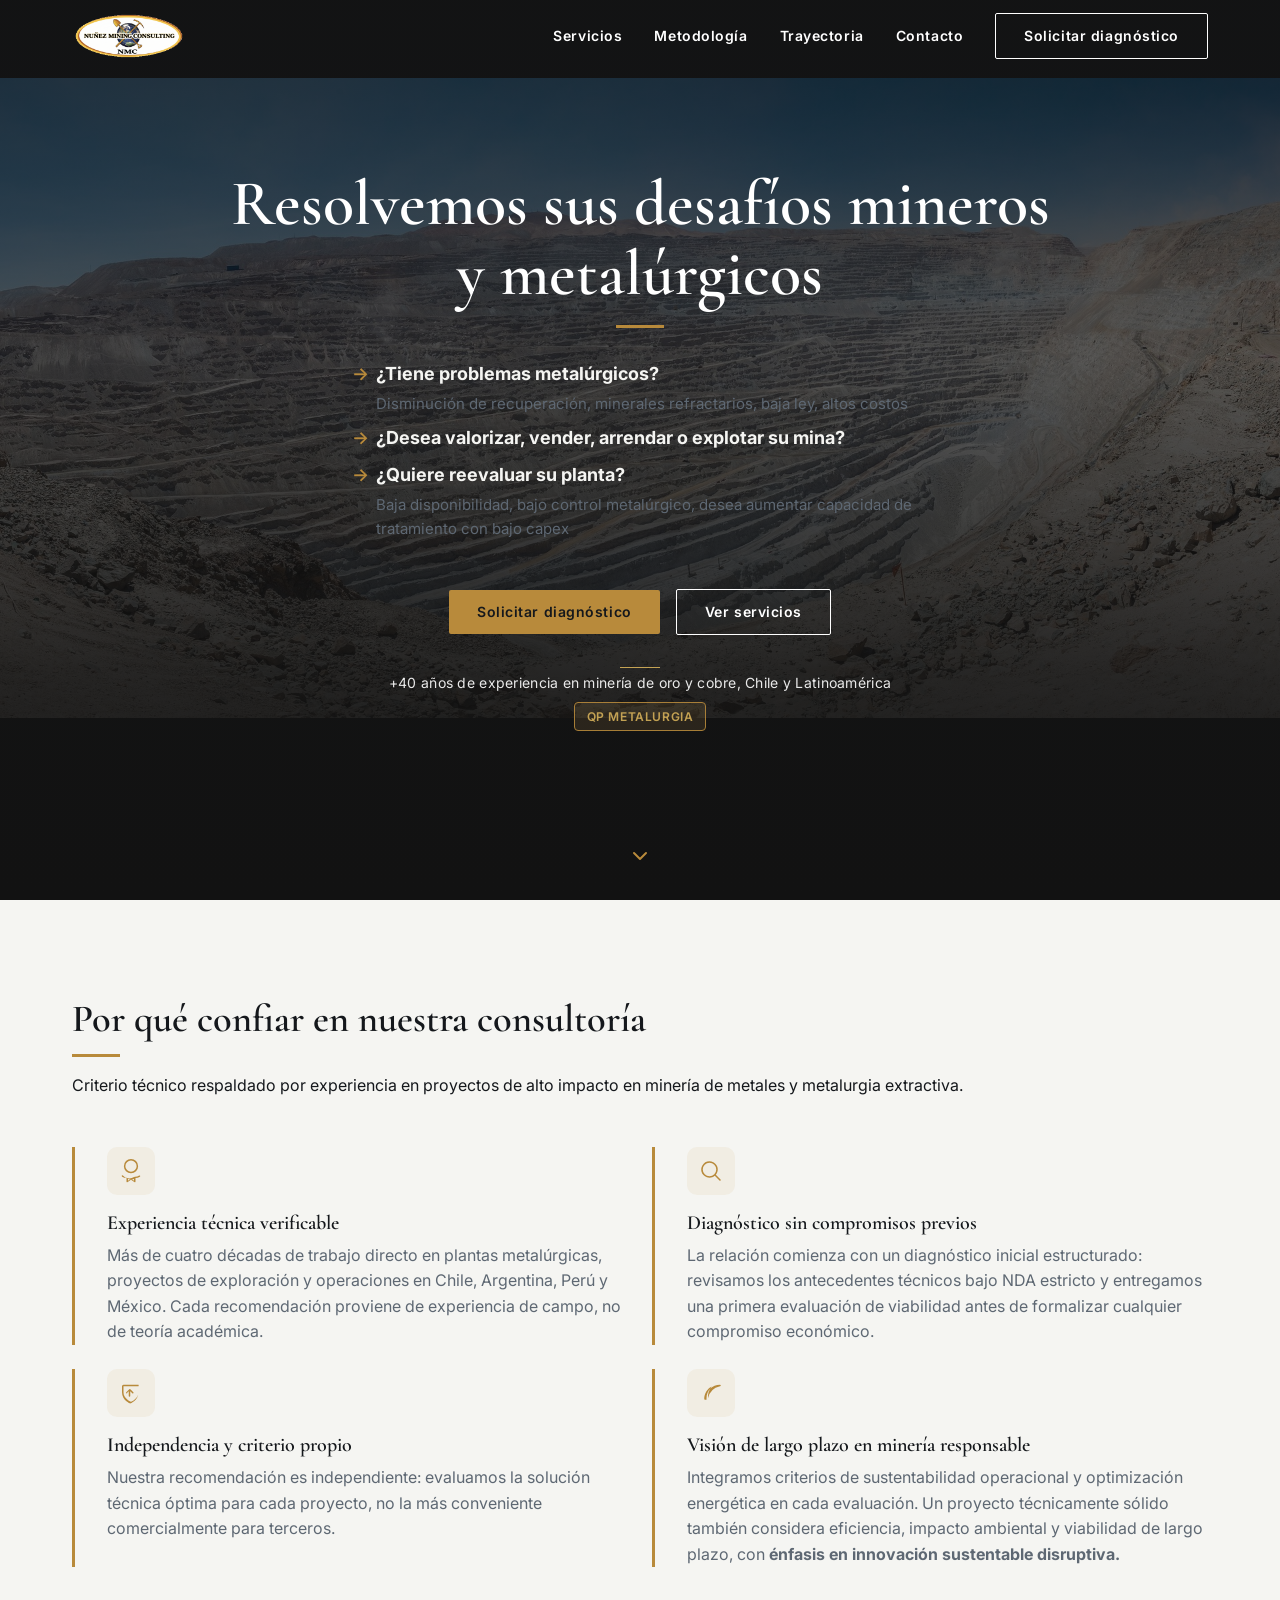
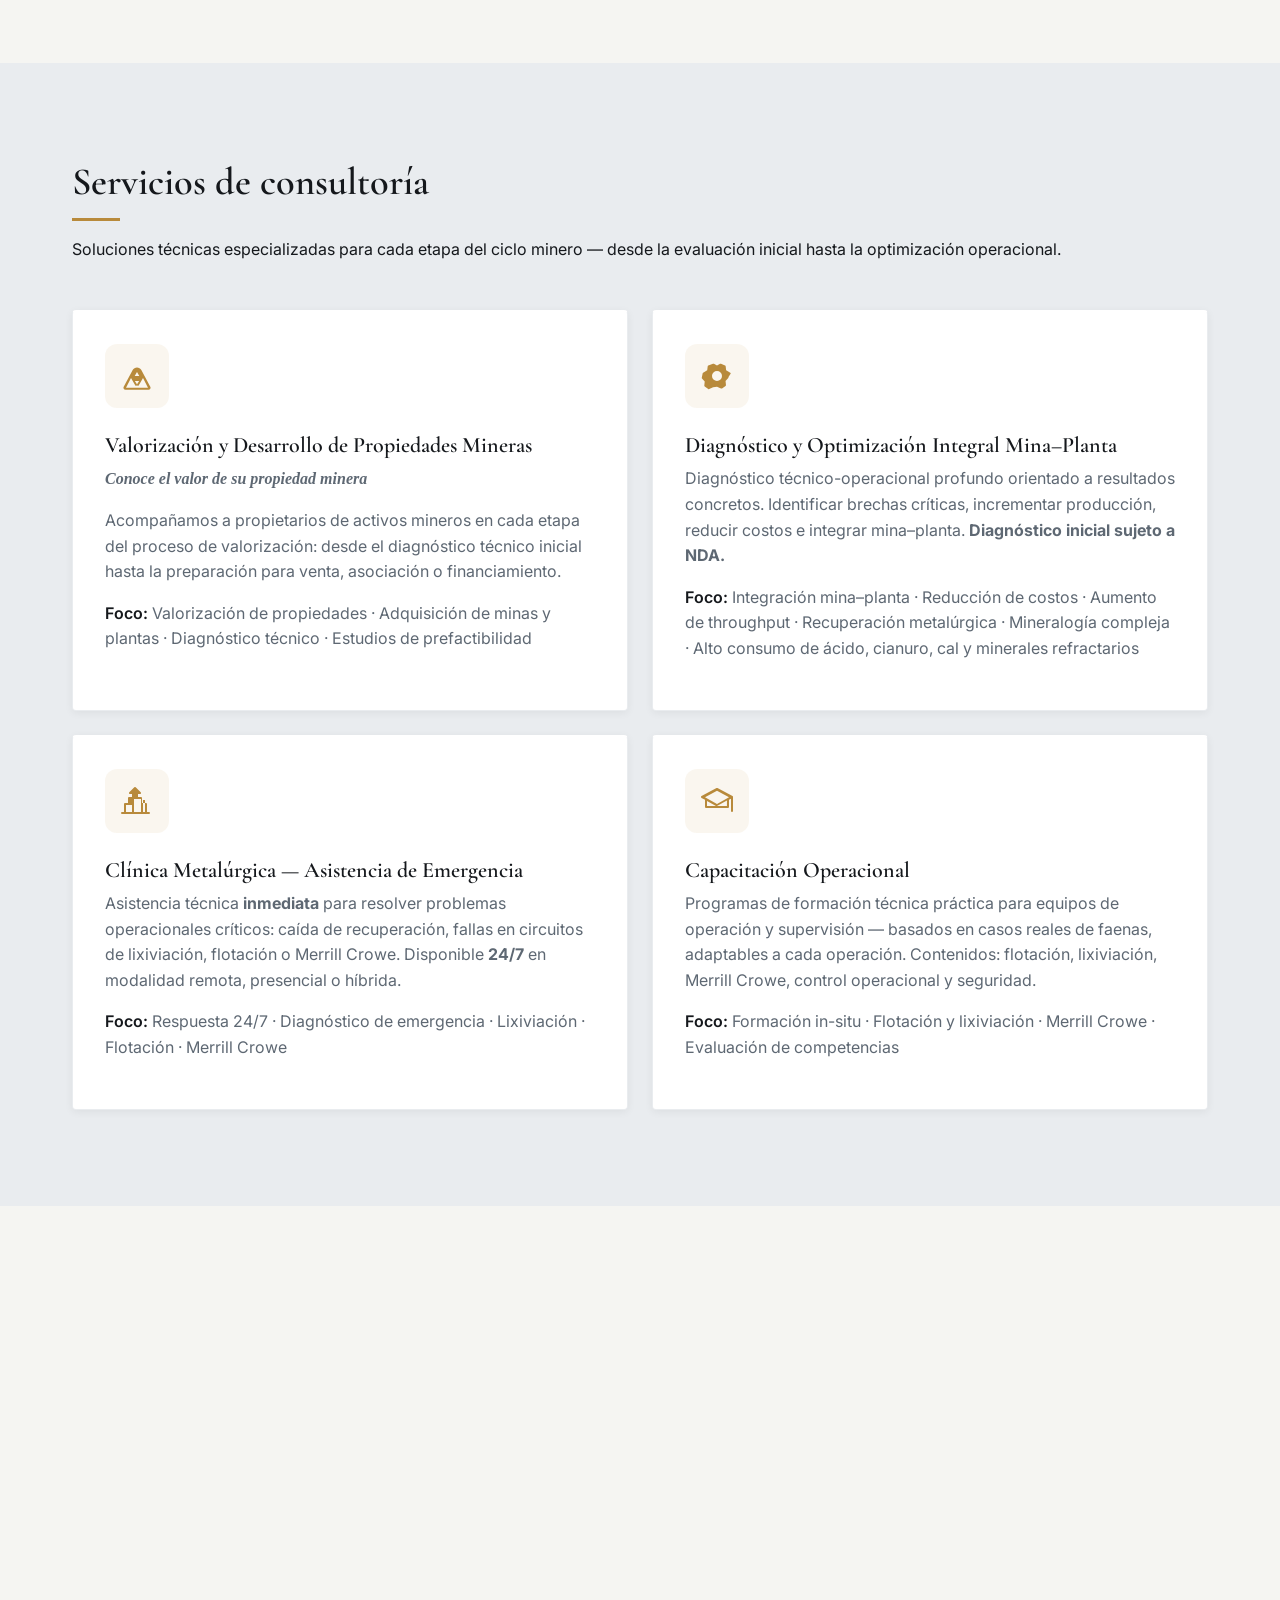
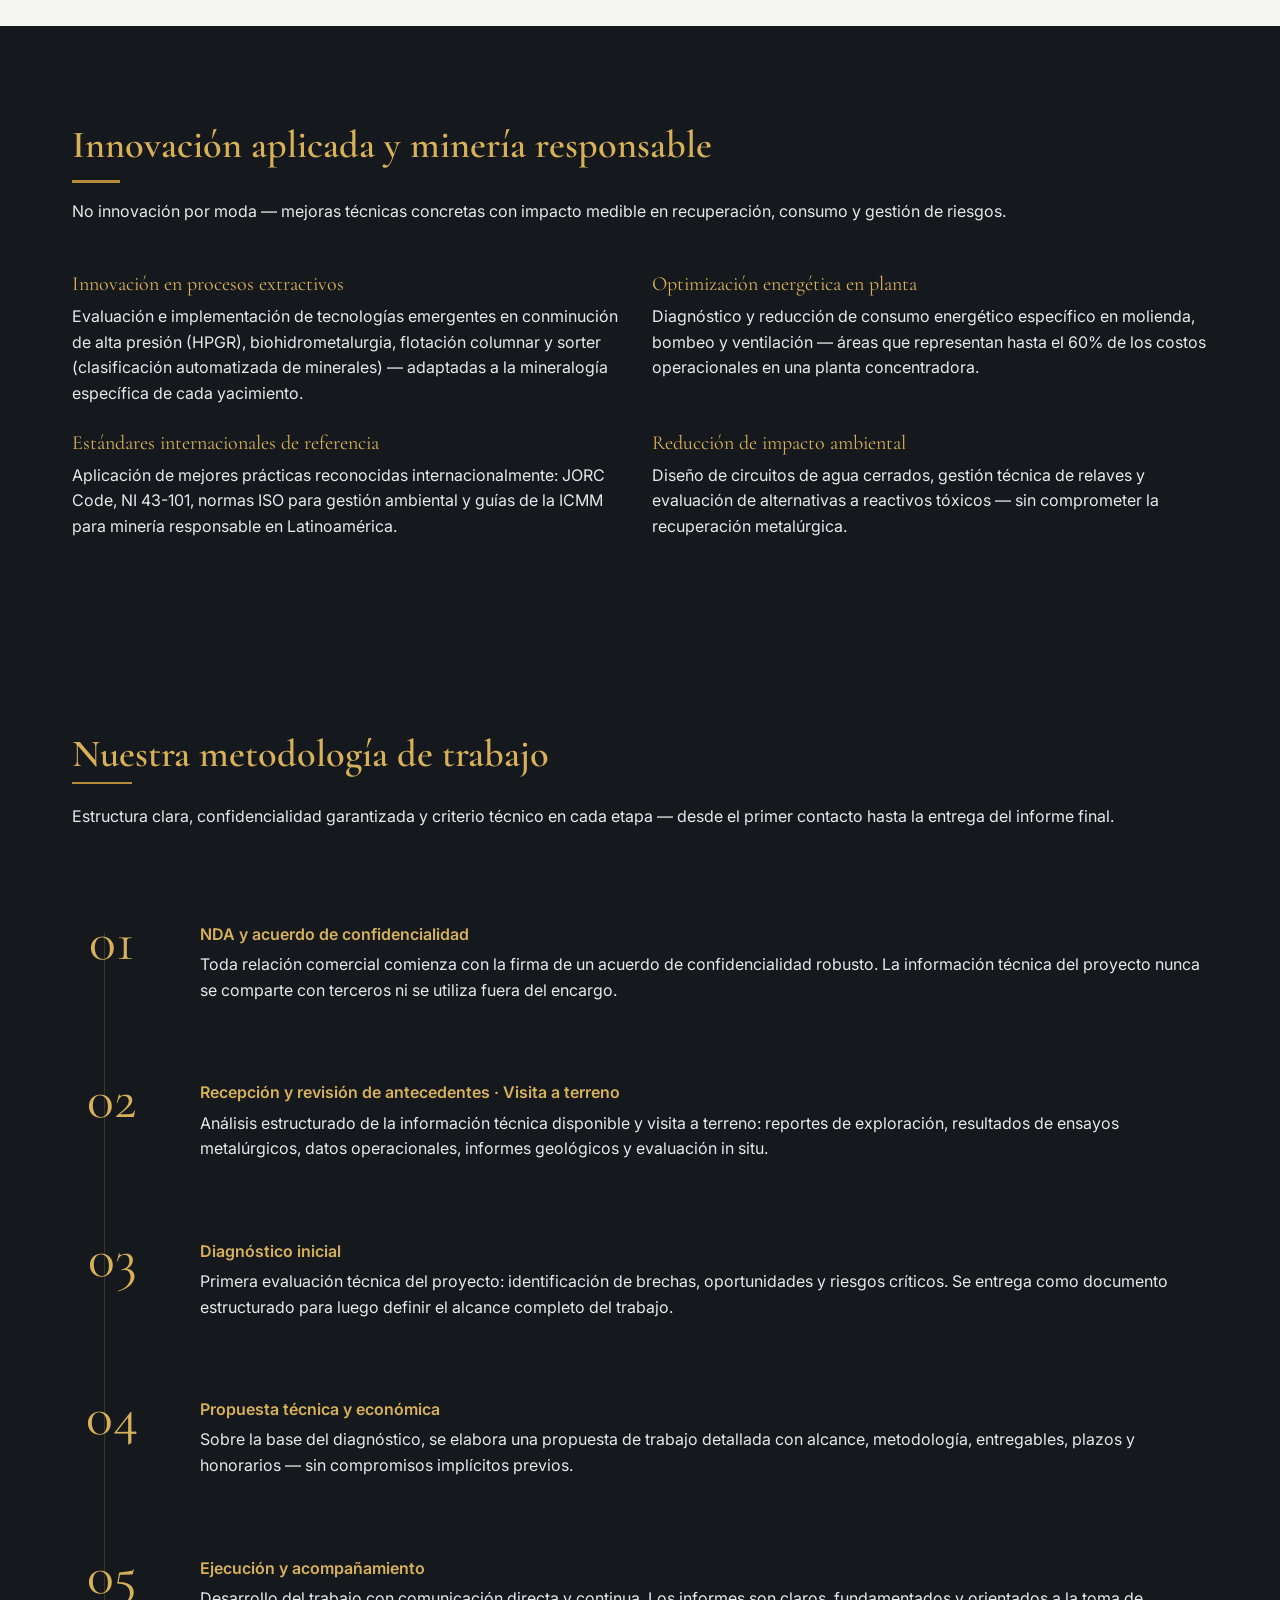
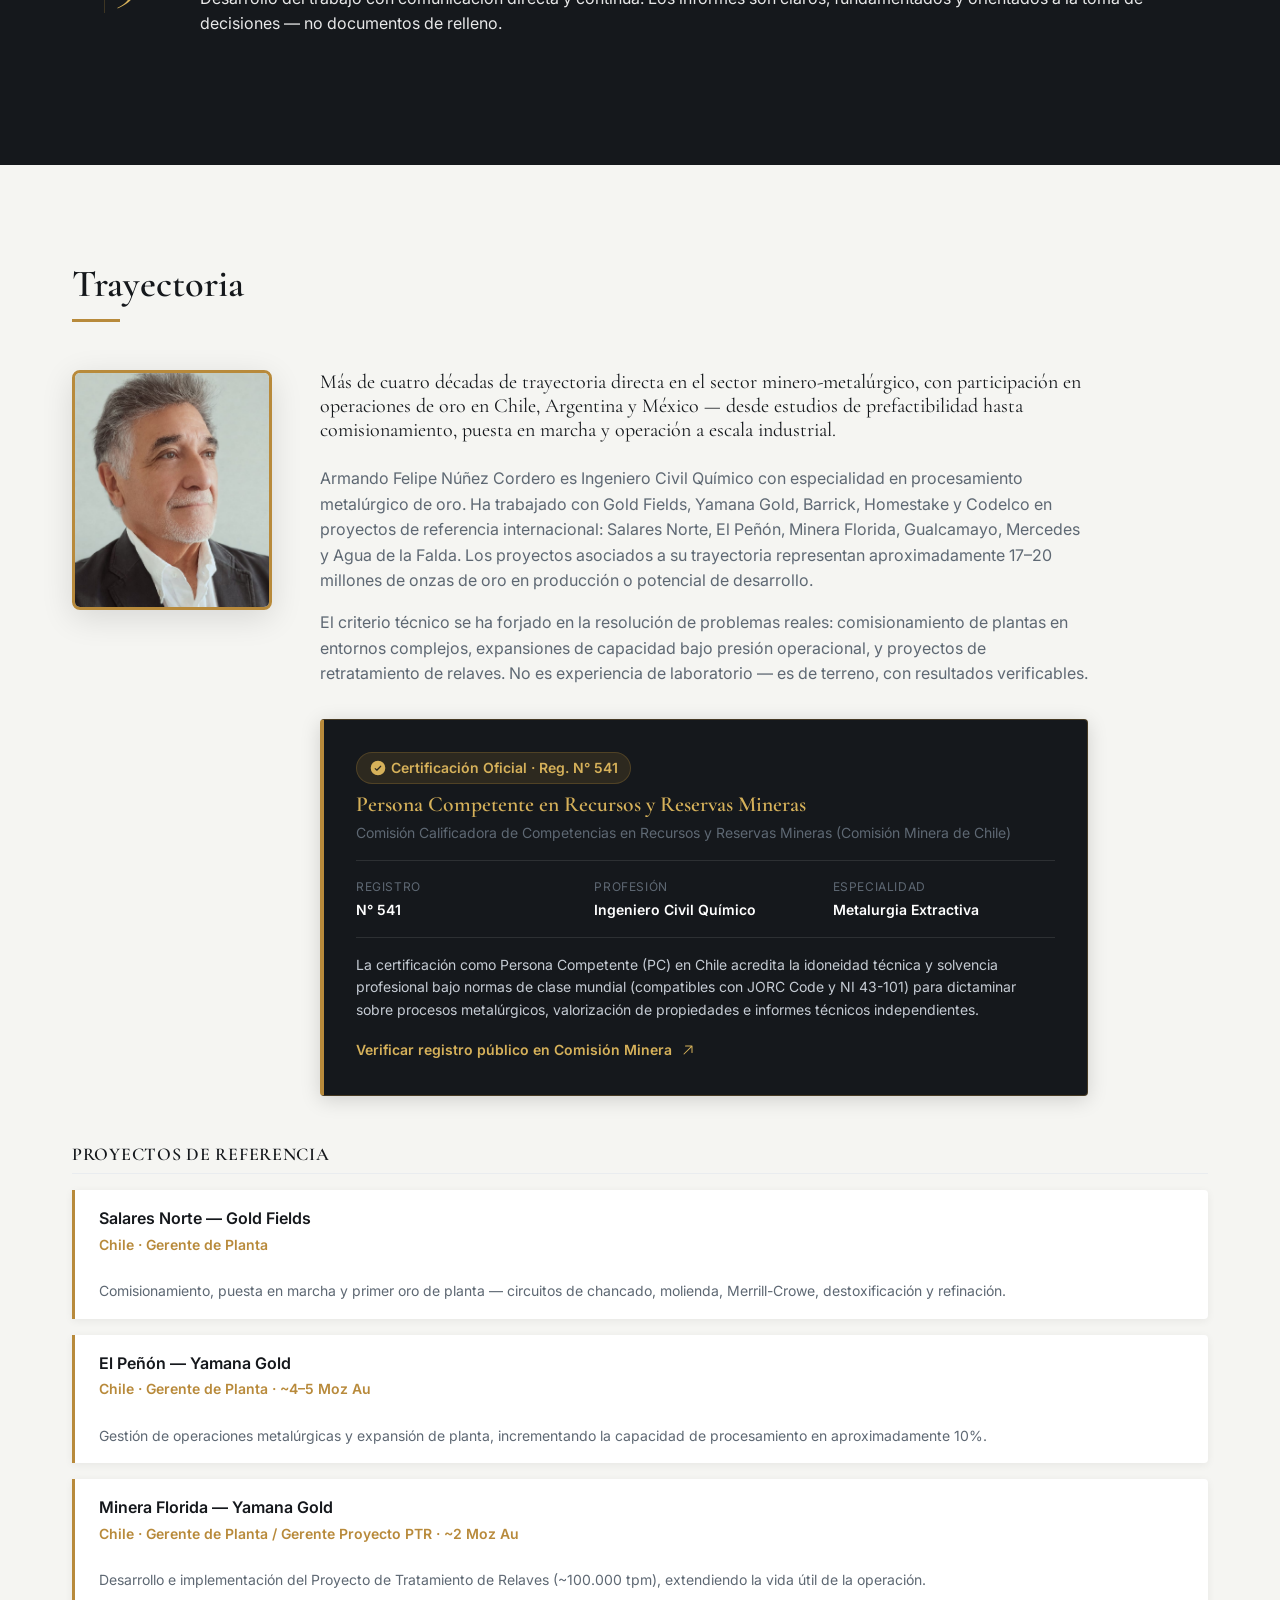
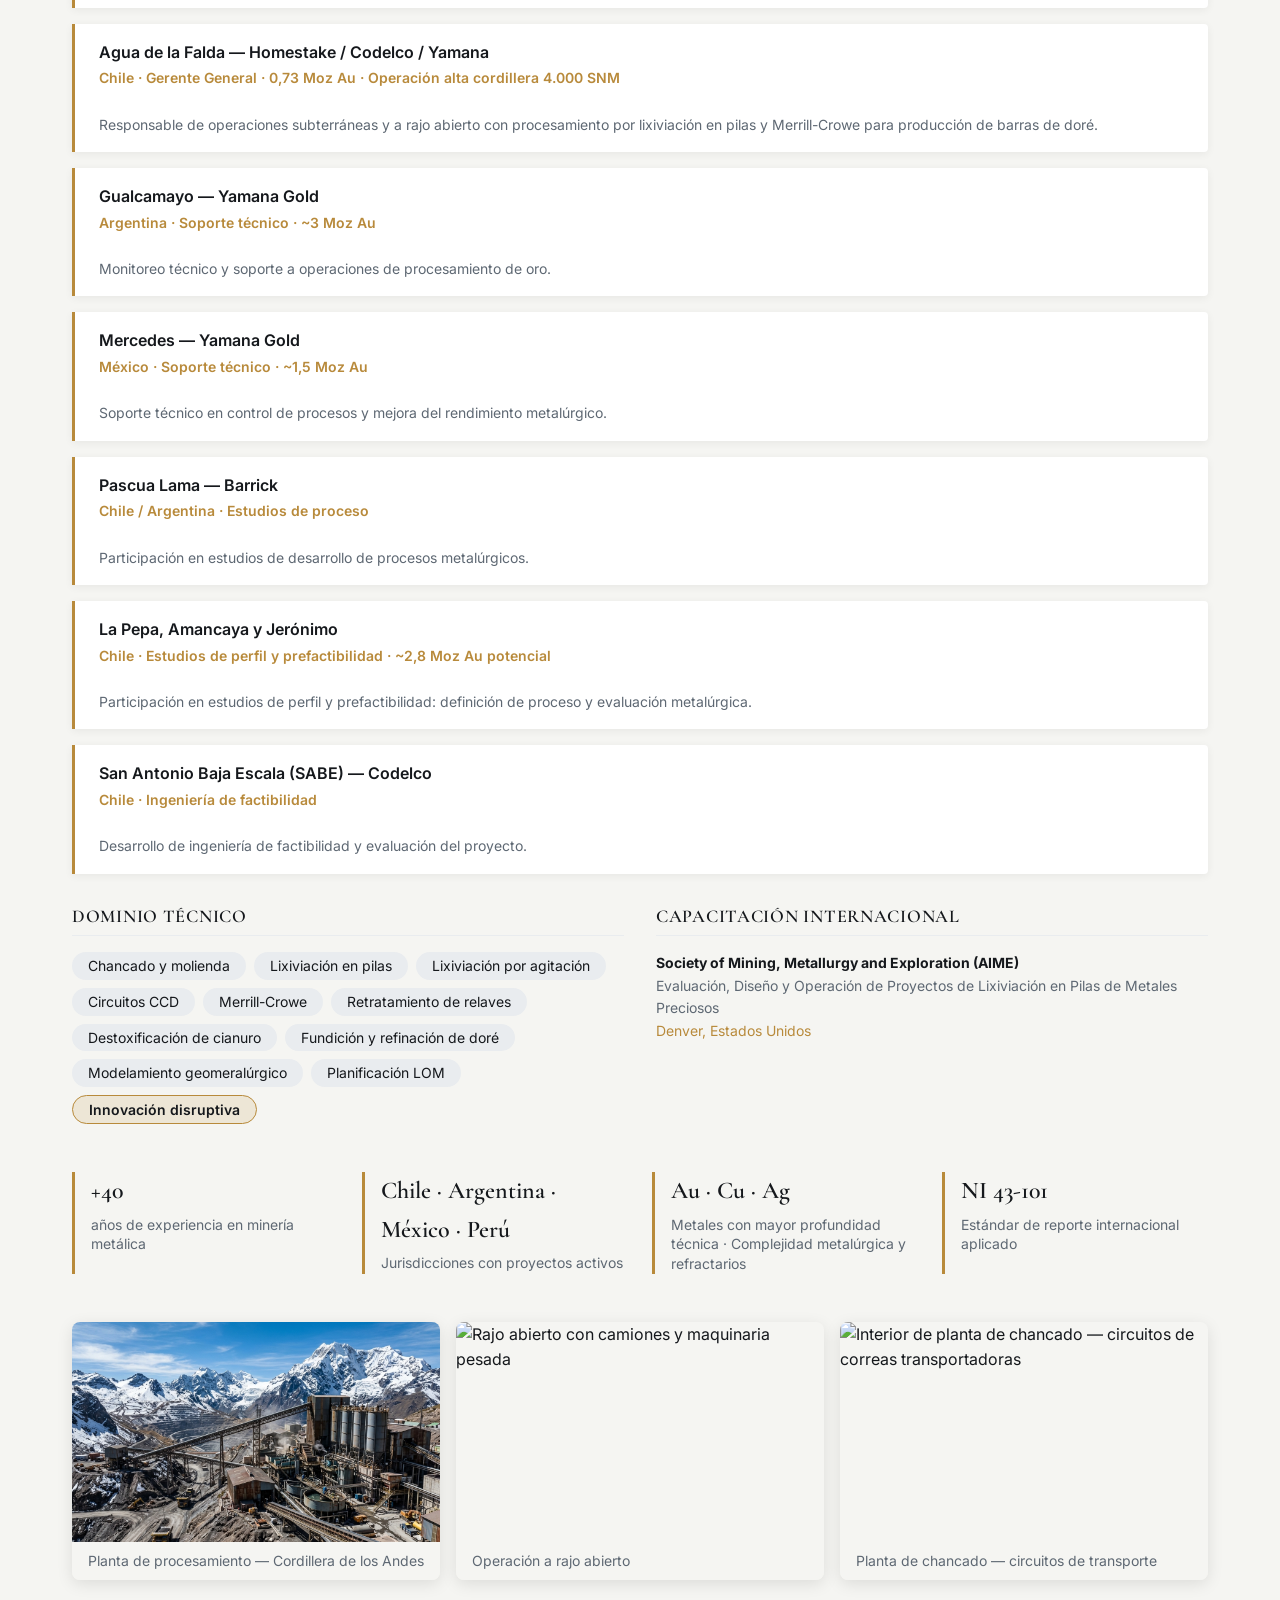
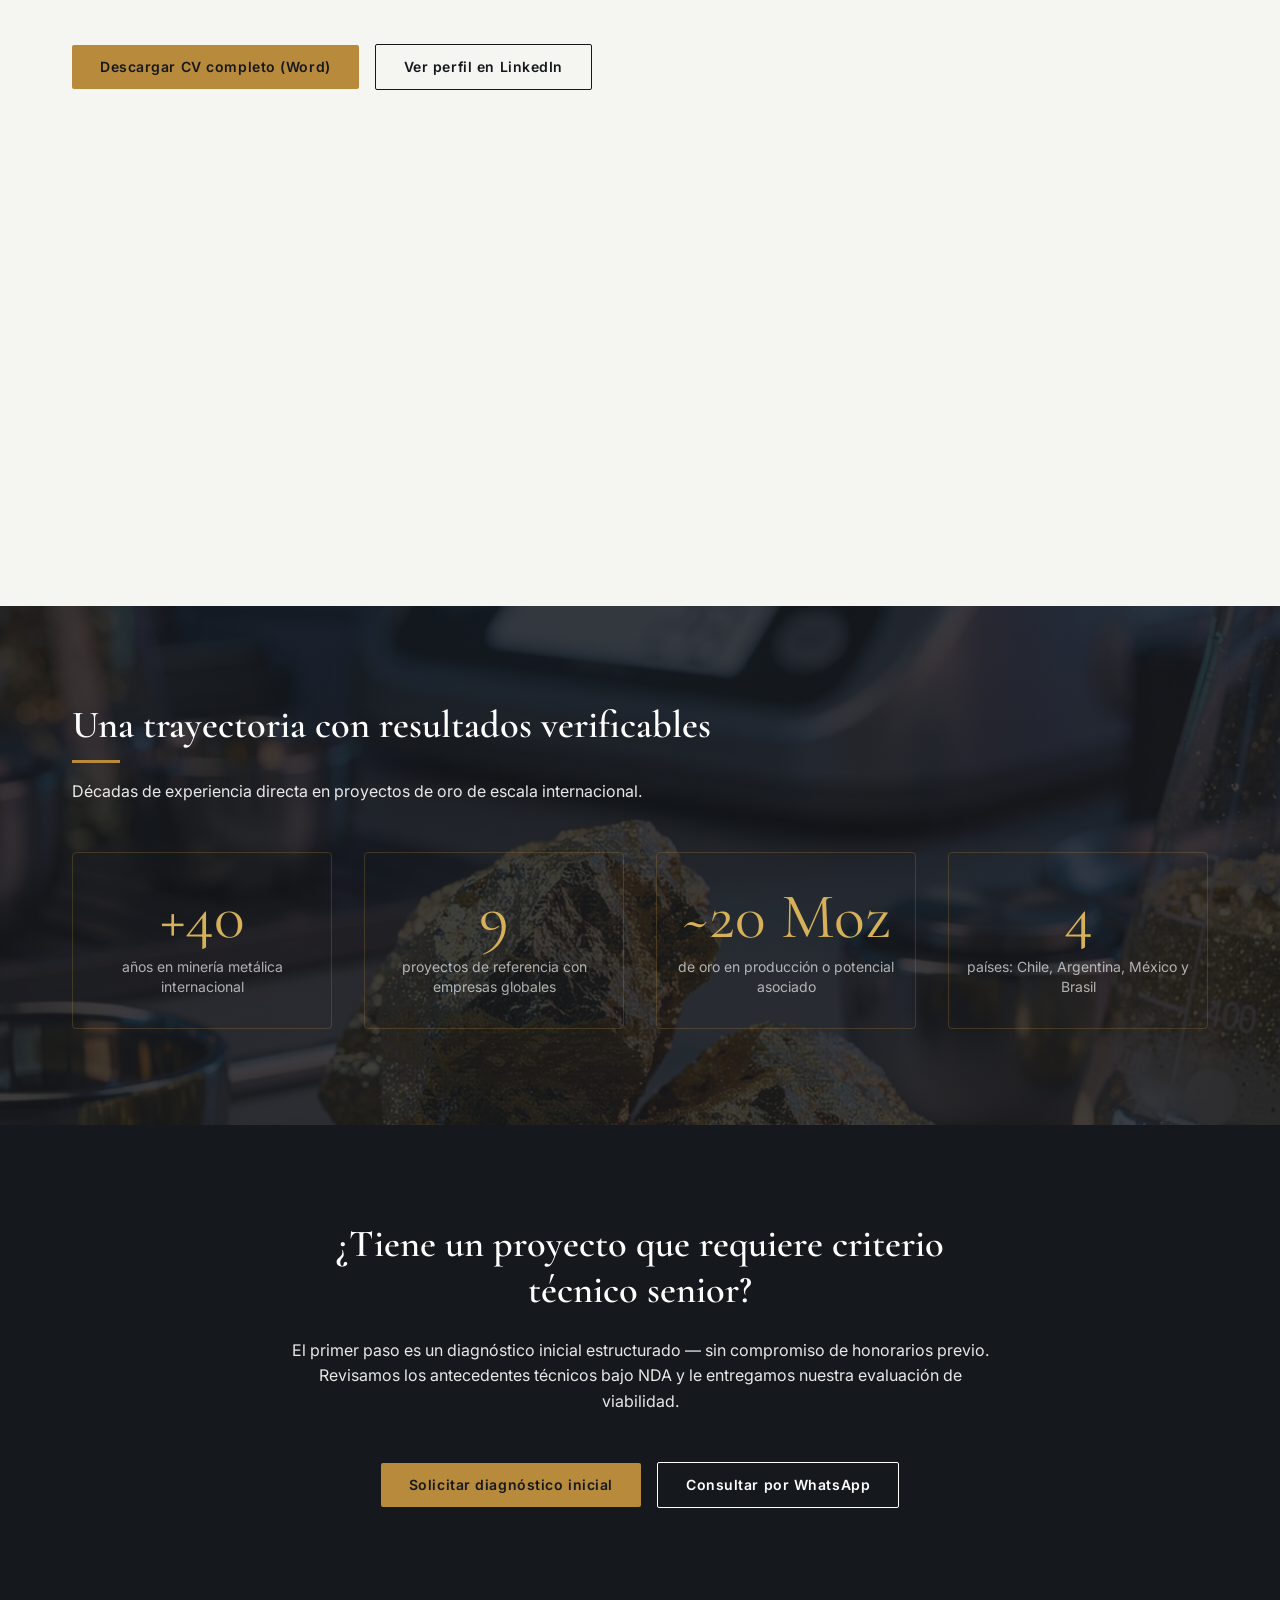
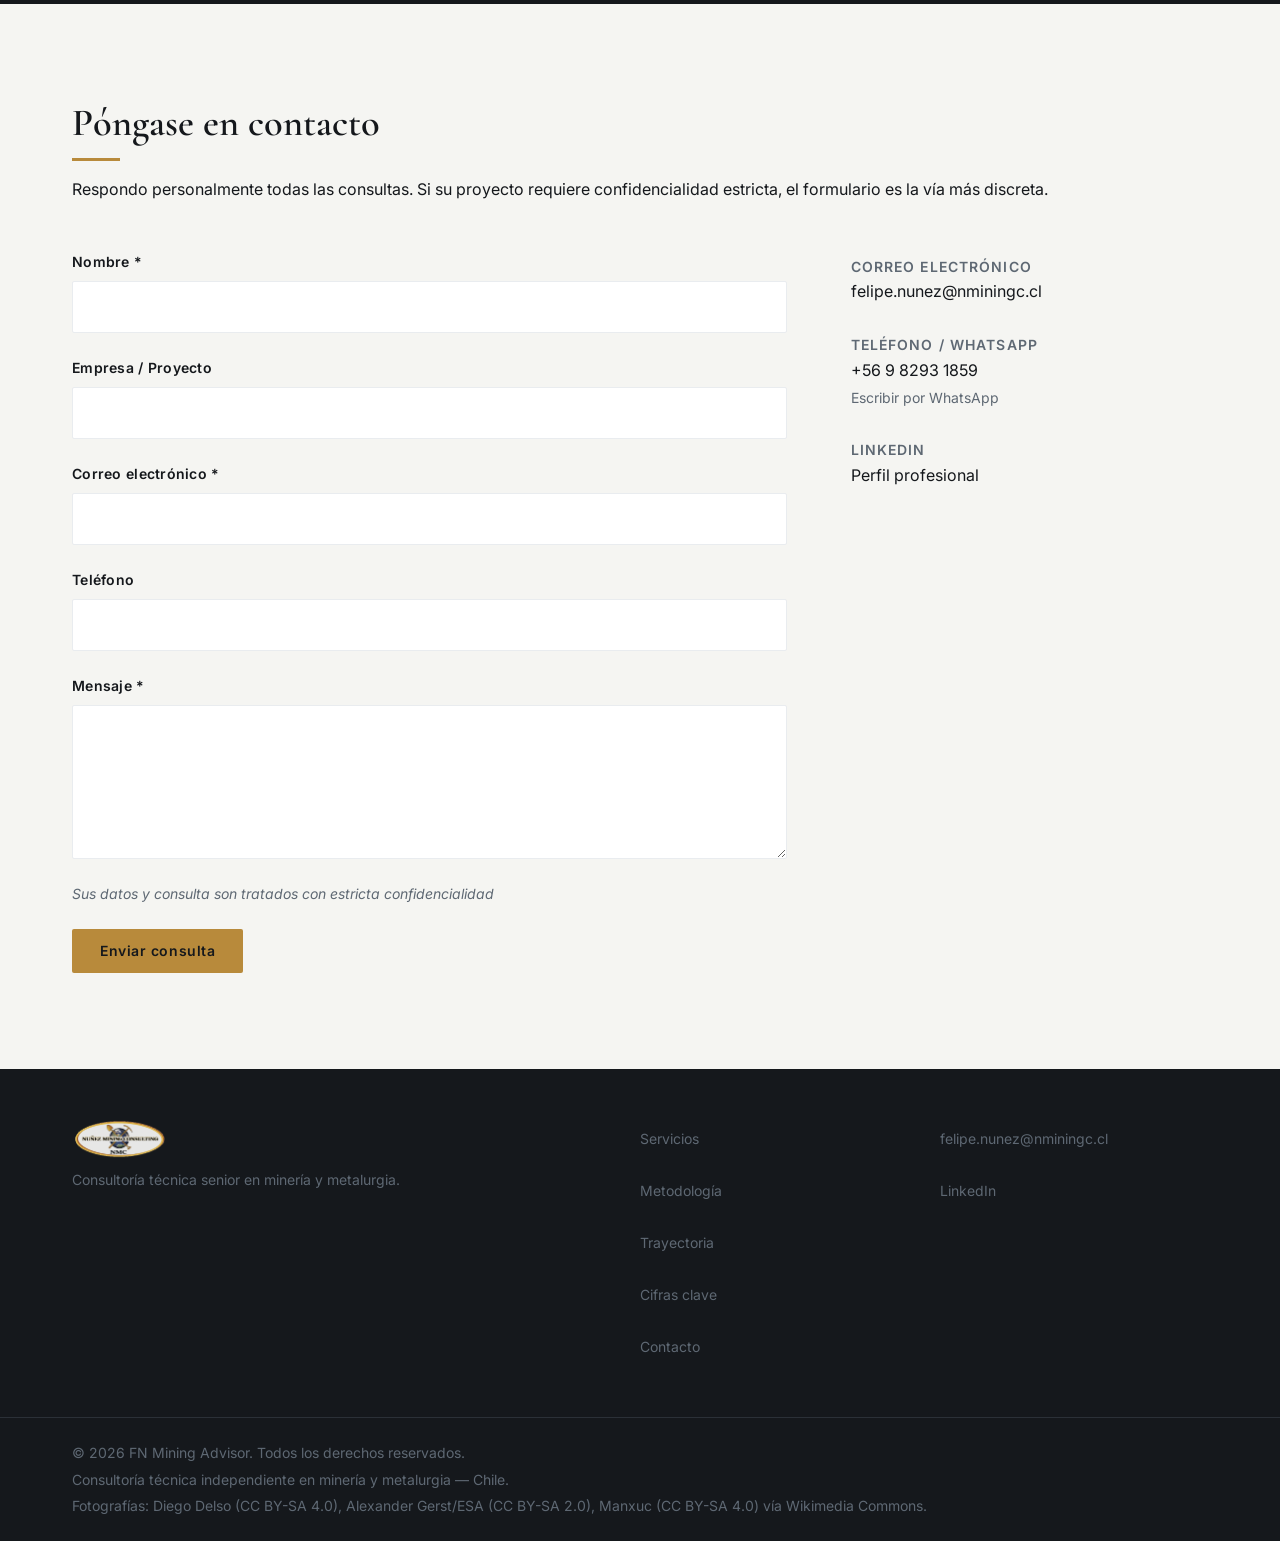
==== commit afeb81b5: "fix(copy): actualizar textos de independencia y diagnóstico en index.html" ====
--- a/index.html
+++ b/index.html
@@ -129,14 +129,23 @@
             <ul class="hero__pain-points" aria-label="Problemas que resolvemos">
               <li>
                 <strong>¿Tiene problemas metalúrgicos?</strong>
-                <span class="hero__pain-sub">Disminución de recuperación, minerales refractarios, baja ley, altos costos</span>
+                <span class="hero__pain-sub"
+                  >Disminución de recuperación, minerales refractarios, baja
+                  ley, altos costos</span
+                >
               </li>
               <li>
-                <strong>¿Desea valorizar, vender, arrendar o explotar su mina?</strong>
+                <strong
+                  >¿Desea valorizar, vender, arrendar o explotar su
+                  mina?</strong
+                >
               </li>
               <li>
                 <strong>¿Quiere reevaluar su planta?</strong>
-                <span class="hero__pain-sub">Baja disponibilidad, bajo control metalúrgico, desea aumentar capacidad de tratamiento con bajo capex</span>
+                <span class="hero__pain-sub"
+                  >Baja disponibilidad, bajo control metalúrgico, desea aumentar
+                  capacidad de tratamiento con bajo capex</span
+                >
               </li>
             </ul>
             <div class="hero__ctas">
@@ -147,7 +156,8 @@
             </div>
             <p class="hero__trayectoria">
               <span class="hero__trayectoria-line" aria-hidden="true"></span>
-              +40 años de experiencia en minería de oro y cobre, Chile y Latinoamérica
+              +40 años de experiencia en minería de oro y cobre, Chile y
+              Latinoamérica
               <span class="hero__badge-qp">QP METALURGIA</span>
             </p>
           </div>
@@ -252,10 +262,9 @@
               </div>
               <h3 id="pilar-3-title">Independencia y criterio propio</h3>
               <p>
-                No representamos tecnologías ni proveedores. Nuestra
-                recomendación es independiente: evaluamos la solución técnica
-                óptima para cada proyecto, no la más conveniente comercialmente
-                para terceros.
+                Nuestra recomendación es independiente: evaluamos la solución
+                técnica óptima para cada proyecto, no la más conveniente
+                comercialmente para terceros.
               </p>
             </article>
 
@@ -282,7 +291,8 @@
                 Integramos criterios de sustentabilidad operacional y
                 optimización energética en cada evaluación. Un proyecto
                 técnicamente sólido también considera eficiencia, impacto
-                ambiental y viabilidad de largo plazo, con <strong>énfasis en innovación sustentable disruptiva.</strong>
+                ambiental y viabilidad de largo plazo, con
+                <strong>énfasis en innovación sustentable disruptiva.</strong>
               </p>
             </article>
           </div>
@@ -329,7 +339,9 @@
               <h3 id="servicio-1-title">
                 Valorización y Desarrollo de Propiedades Mineras
               </h3>
-              <p class="service-card__tagline">Conoce el valor de su propiedad minera</p>
+              <p class="service-card__tagline">
+                Conoce el valor de su propiedad minera
+              </p>
               <p>
                 Acompañamos a propietarios de activos mineros en cada etapa del
                 proceso de valorización: desde el diagnóstico técnico inicial
@@ -364,15 +376,15 @@
               </h3>
               <p>
                 Diagnóstico técnico-operacional profundo orientado a resultados
-                concretos. 4 etapas en 6–8 semanas: identificar brechas
-                críticas, incrementar producción, reducir costos e integrar
-                mina–planta.
+                concretos. Identificar brechas críticas, incrementar producción,
+                reducir costos e integrar mina–planta.
                 <strong>Diagnóstico inicial sujeto a NDA.</strong>
               </p>
               <p class="service-card__foco">
                 <strong>Foco:</strong> Integración mina–planta · Reducción de
                 costos · Aumento de throughput · Recuperación metalúrgica ·
-                Mineralogía compleja · Alto consumo de ácido, cianuro, cal y minerales refractarios
+                Mineralogía compleja · Alto consumo de ácido, cianuro, cal y
+                minerales refractarios
               </p>
             </article>
 
@@ -480,9 +492,10 @@
               <h3 id="inn-1-title">Innovación en procesos extractivos</h3>
               <p>
                 Evaluación e implementación de tecnologías emergentes en
-                conminución de alta presión (HPGR), biohidrometalurgia, flotación
-                columnar y sorter (clasificación automatizada de minerales) —
-                adaptadas a la mineralogía específica de cada yacimiento.
+                conminución de alta presión (HPGR), biohidrometalurgia,
+                flotación columnar y sorter (clasificación automatizada de
+                minerales) — adaptadas a la mineralogía específica de cada
+                yacimiento.
               </p>
             </article>
 
@@ -555,11 +568,14 @@
             <li class="methodology-step" aria-labelledby="paso-2-title">
               <div class="methodology-step__number" aria-hidden="true">02</div>
               <div class="methodology-step__content">
-                <h3 id="paso-2-title">Recepción y revisión de antecedentes · Visita a terreno</h3>
+                <h3 id="paso-2-title">
+                  Recepción y revisión de antecedentes · Visita a terreno
+                </h3>
                 <p>
-                  Análisis estructurado de la información técnica disponible y visita a terreno:
-                  reportes de exploración, resultados de ensayos metalúrgicos,
-                  datos operacionales, informes geológicos y evaluación in situ.
+                  Análisis estructurado de la información técnica disponible y
+                  visita a terreno: reportes de exploración, resultados de
+                  ensayos metalúrgicos, datos operacionales, informes geológicos
+                  y evaluación in situ.
                 </p>
               </div>
             </li>
@@ -763,8 +779,8 @@
                     >
                   </div>
                   <p class="cv__project-desc">
-                    Comisionamiento, puesta en marcha y primer oro de planta
-                    — circuitos de chancado, molienda, Merrill-Crowe,
+                    Comisionamiento, puesta en marcha y primer oro de planta —
+                    circuitos de chancado, molienda, Merrill-Crowe,
                     destoxificación y refinación.
                   </p>
                 </div>
@@ -789,7 +805,8 @@
                       >Minera Florida — Yamana Gold</span
                     >
                     <span class="cv__project-meta"
-                      >Chile · Gerente de Planta / Gerente Proyecto PTR · ~2 Moz Au</span
+                      >Chile · Gerente de Planta / Gerente Proyecto PTR · ~2 Moz
+                      Au</span
                     >
                   </div>
                   <p class="cv__project-desc">
@@ -805,7 +822,8 @@
                       >Agua de la Falda — Homestake / Codelco / Yamana</span
                     >
                     <span class="cv__project-meta"
-                      >Chile · Gerente General · 0,73 Moz Au · Operación alta cordillera 4.000 SNM</span
+                      >Chile · Gerente General · 0,73 Moz Au · Operación alta
+                      cordillera 4.000 SNM</span
                     >
                   </div>
                   <p class="cv__project-desc">
@@ -903,7 +921,9 @@
                     <li class="cv__tag">Fundición y refinación de doré</li>
                     <li class="cv__tag">Modelamiento geomeralúrgico</li>
                     <li class="cv__tag">Planificación LOM</li>
-                    <li class="cv__tag cv__tag--highlight">Innovación disruptiva</li>
+                    <li class="cv__tag cv__tag--highlight">
+                      Innovación disruptiva
+                    </li>
                   </ul>
                 </div>
 
@@ -949,7 +969,8 @@
               <div class="experiencia-hito">
                 <span class="experiencia-hito__value">Au · Cu · Ag</span>
                 <span class="experiencia-hito__label"
-                  >Metales con mayor profundidad técnica · Complejidad metalúrgica y refractarios</span
+                  >Metales con mayor profundidad técnica · Complejidad
+                  metalúrgica y refractarios</span
                 >
               </div>
               <div class="experiencia-hito">
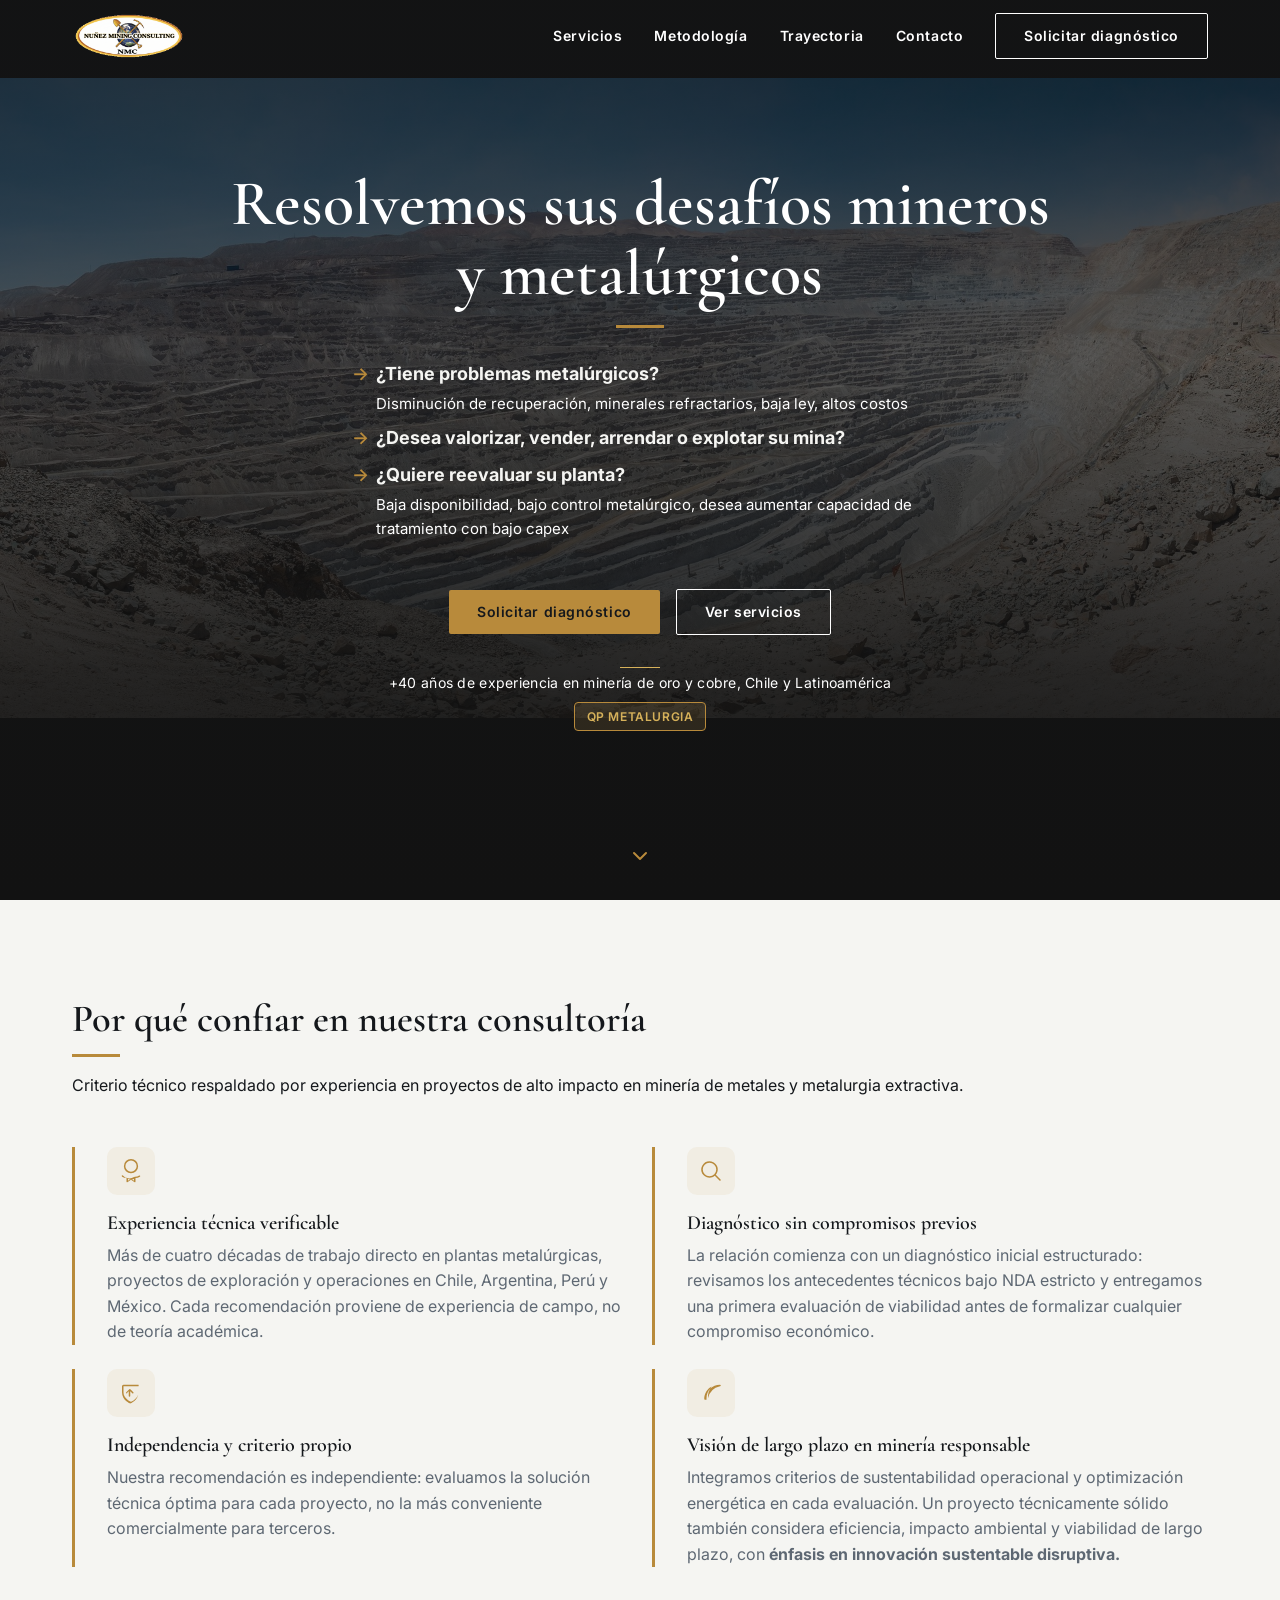
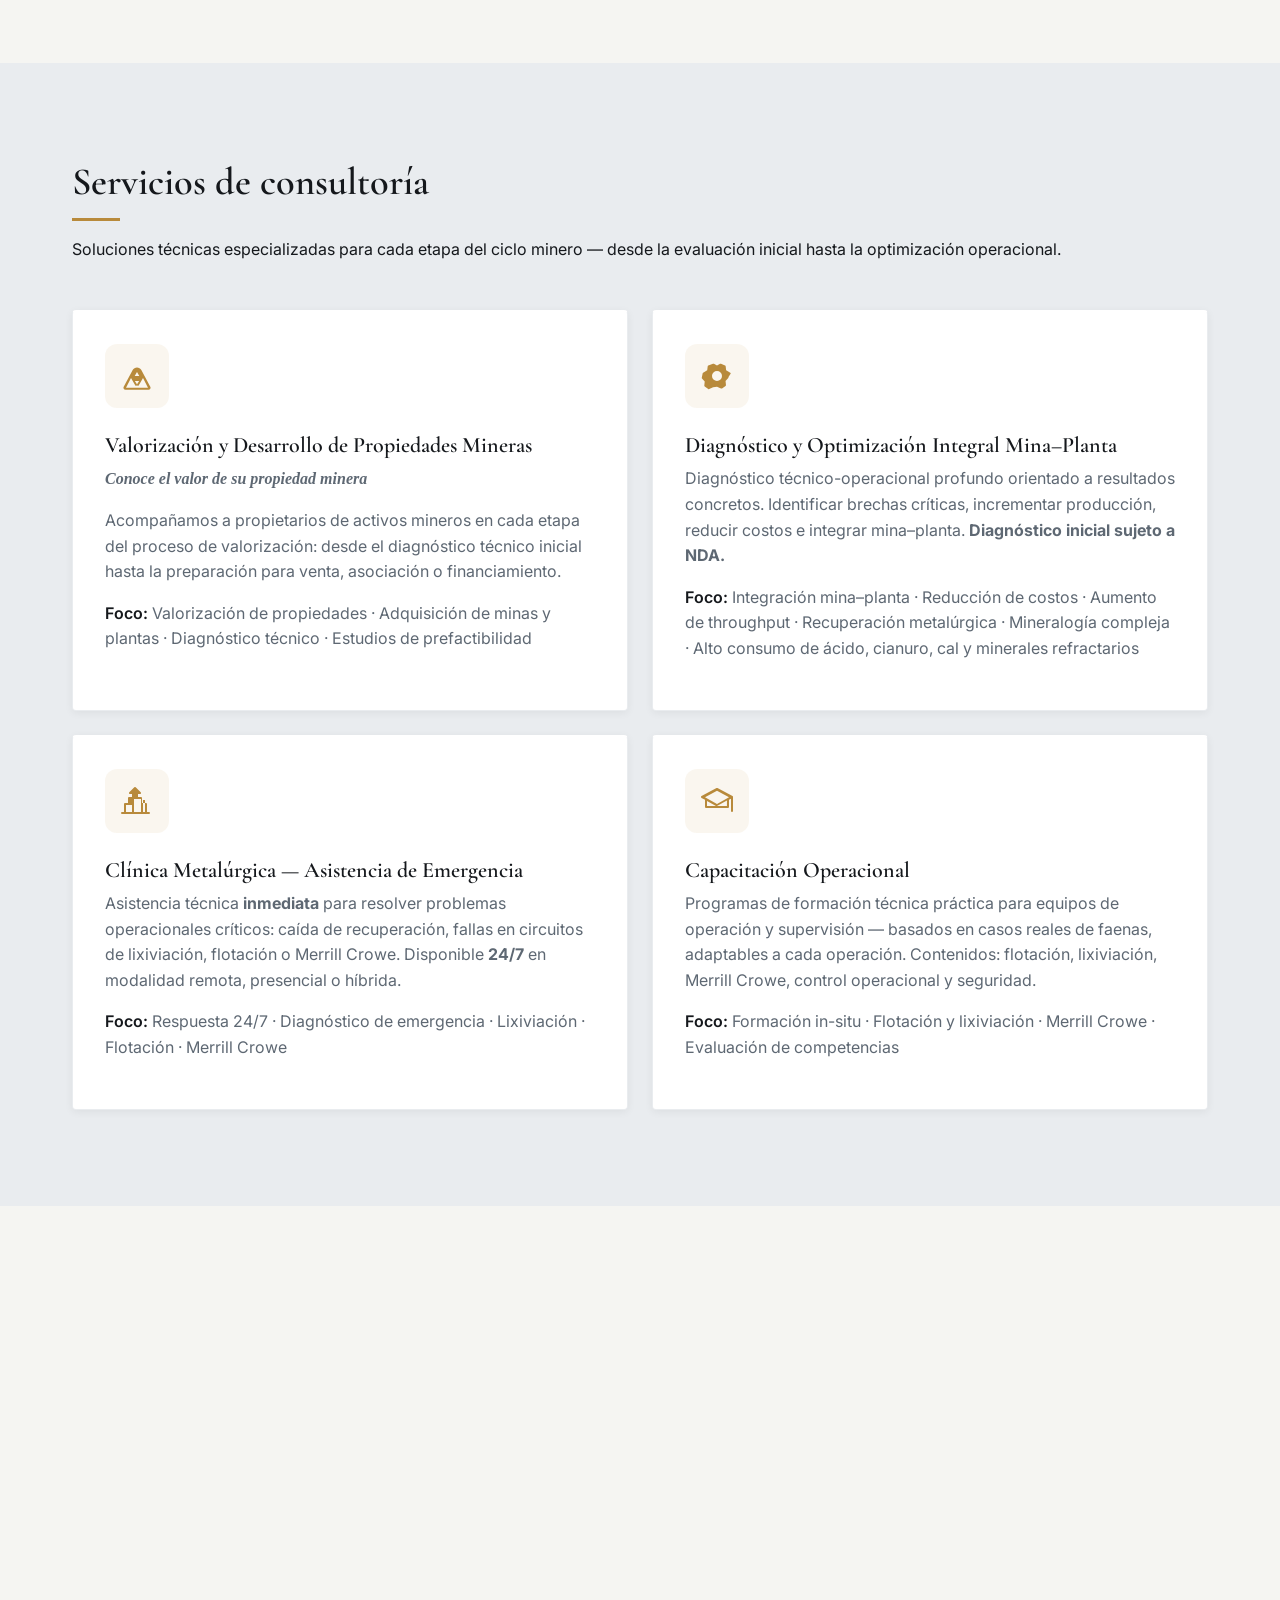
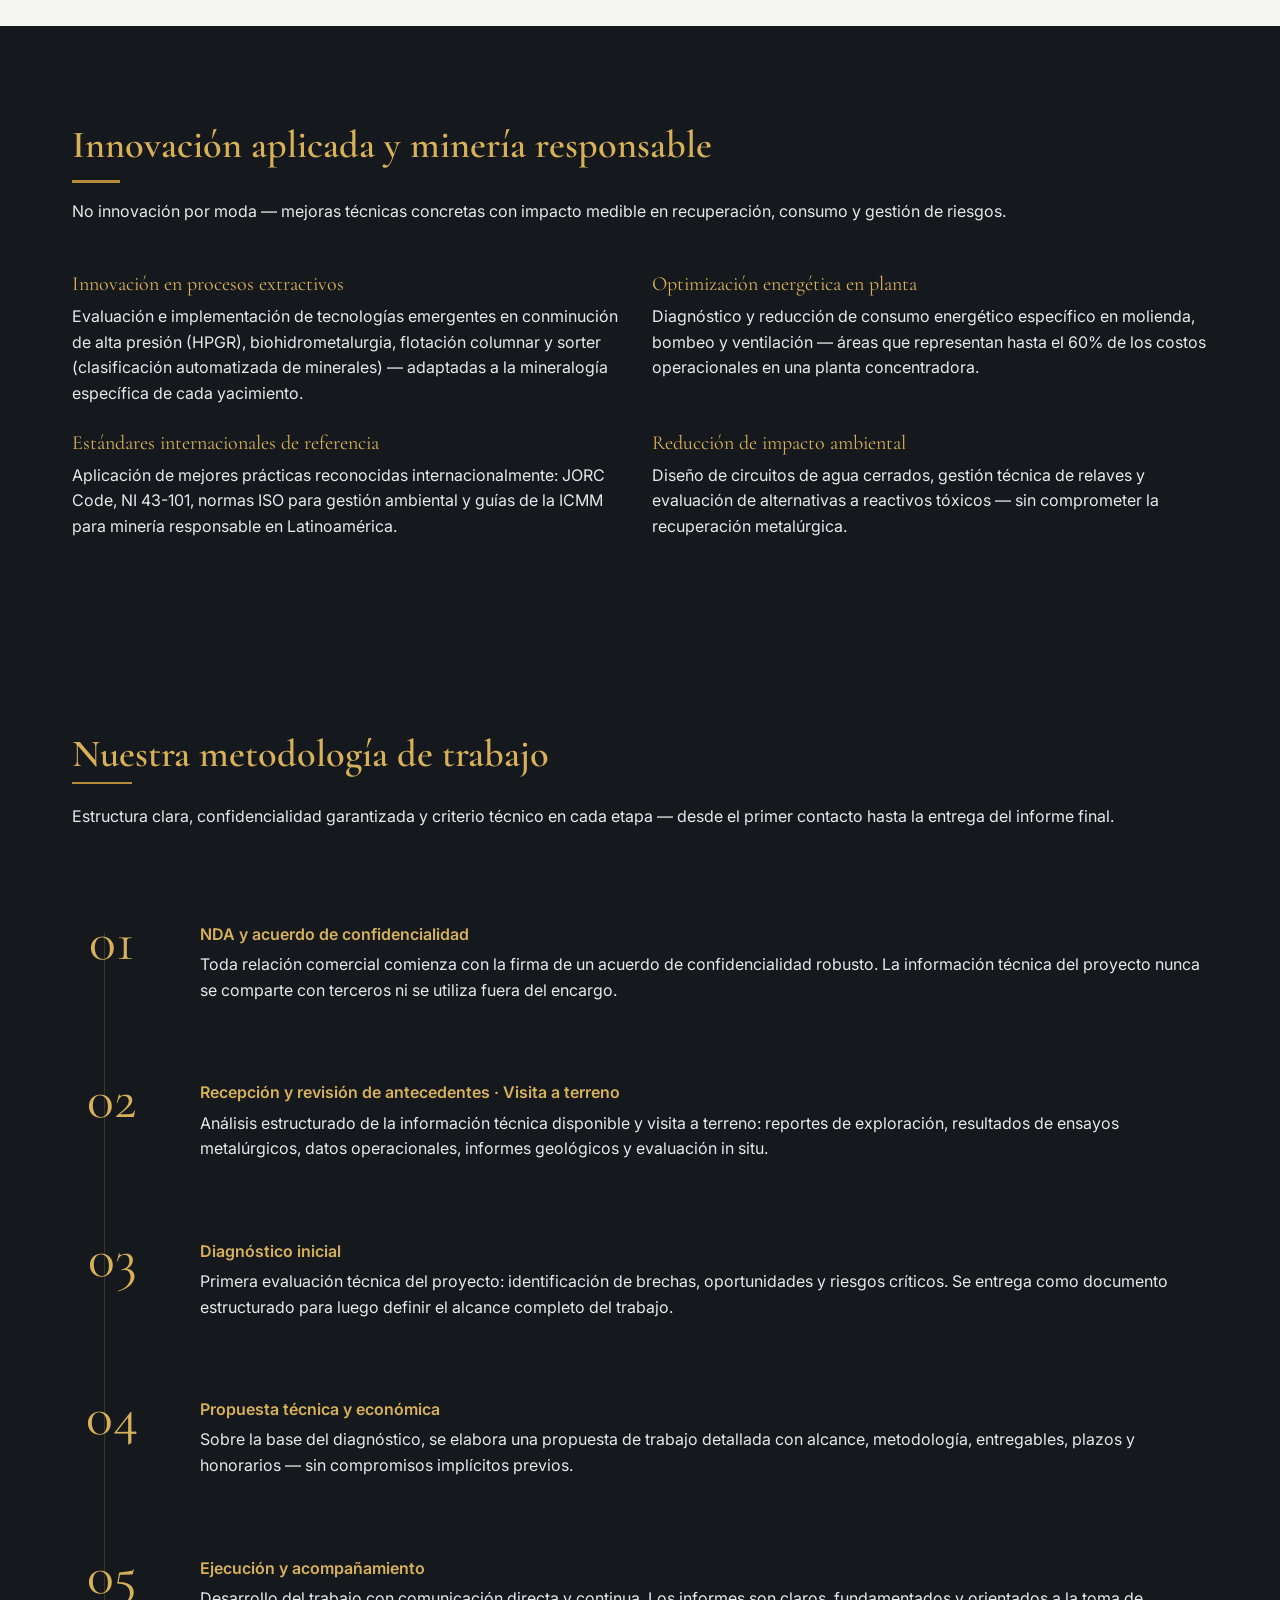
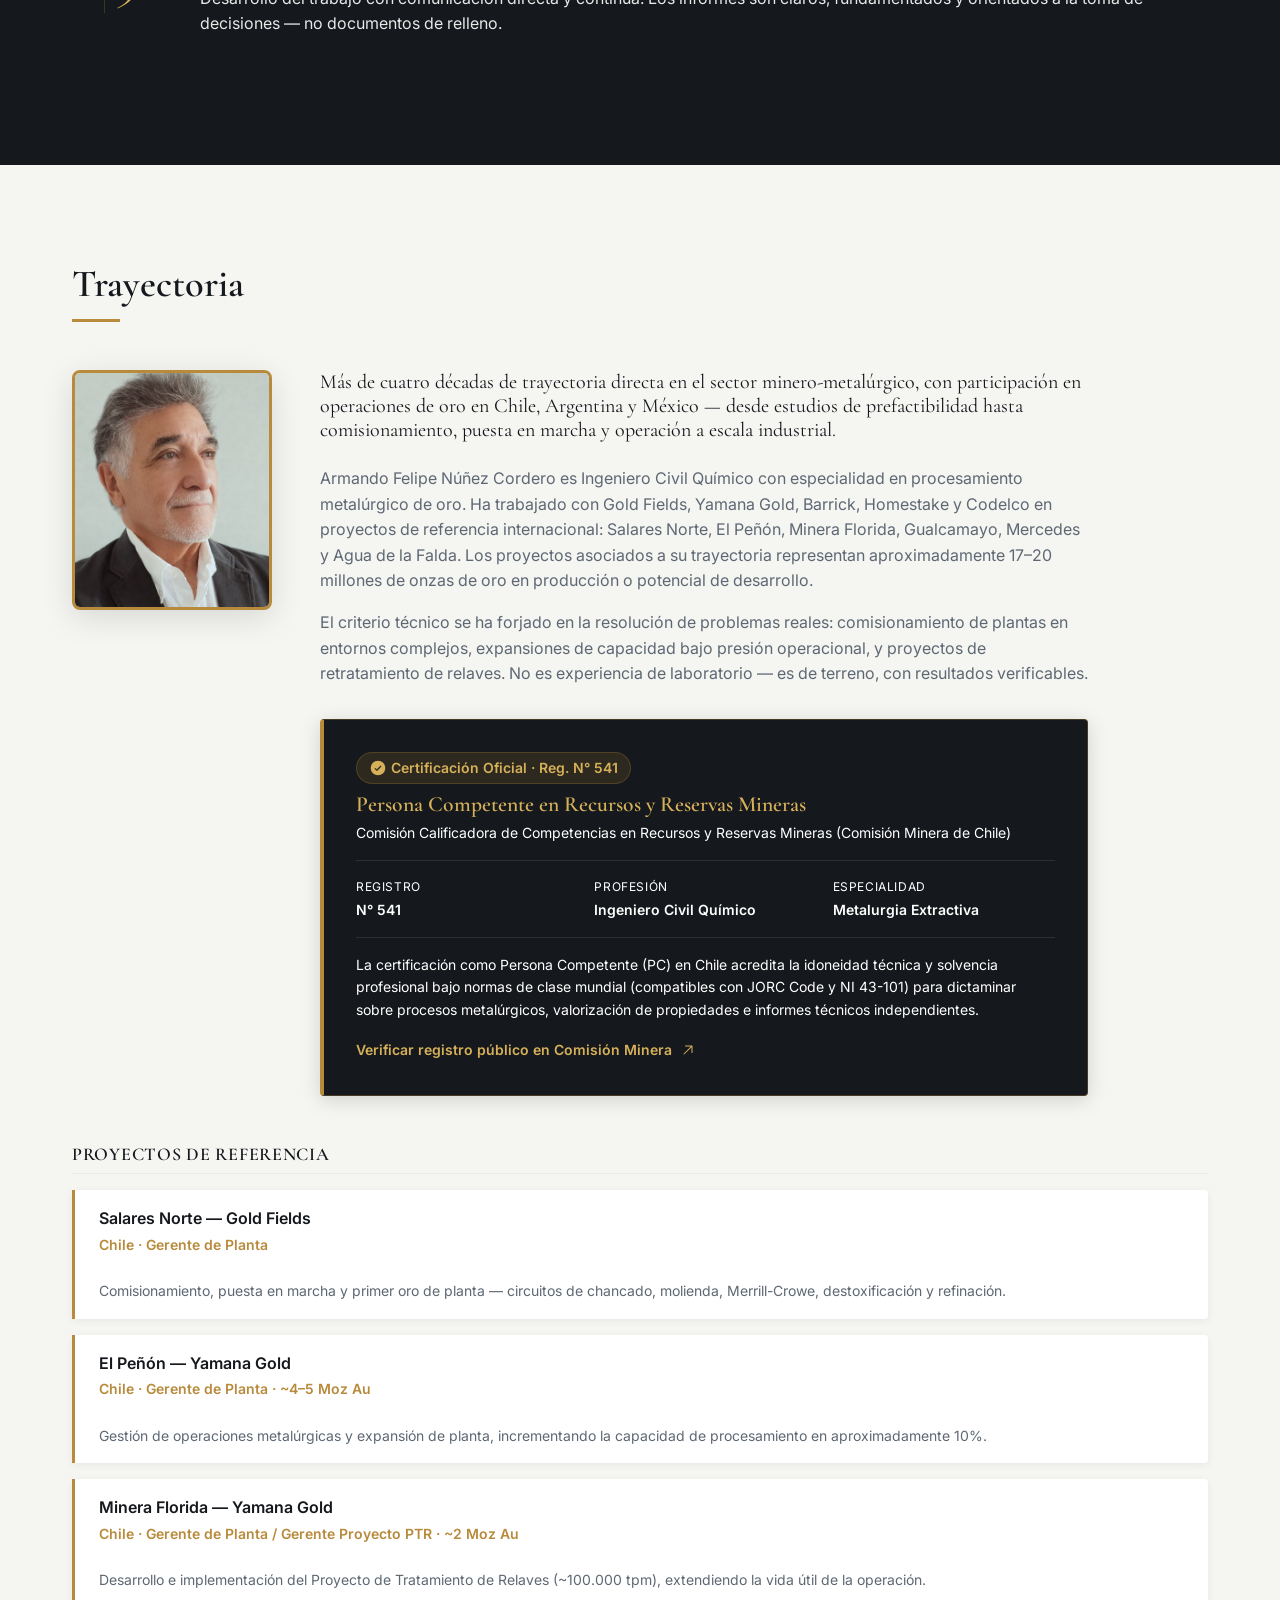
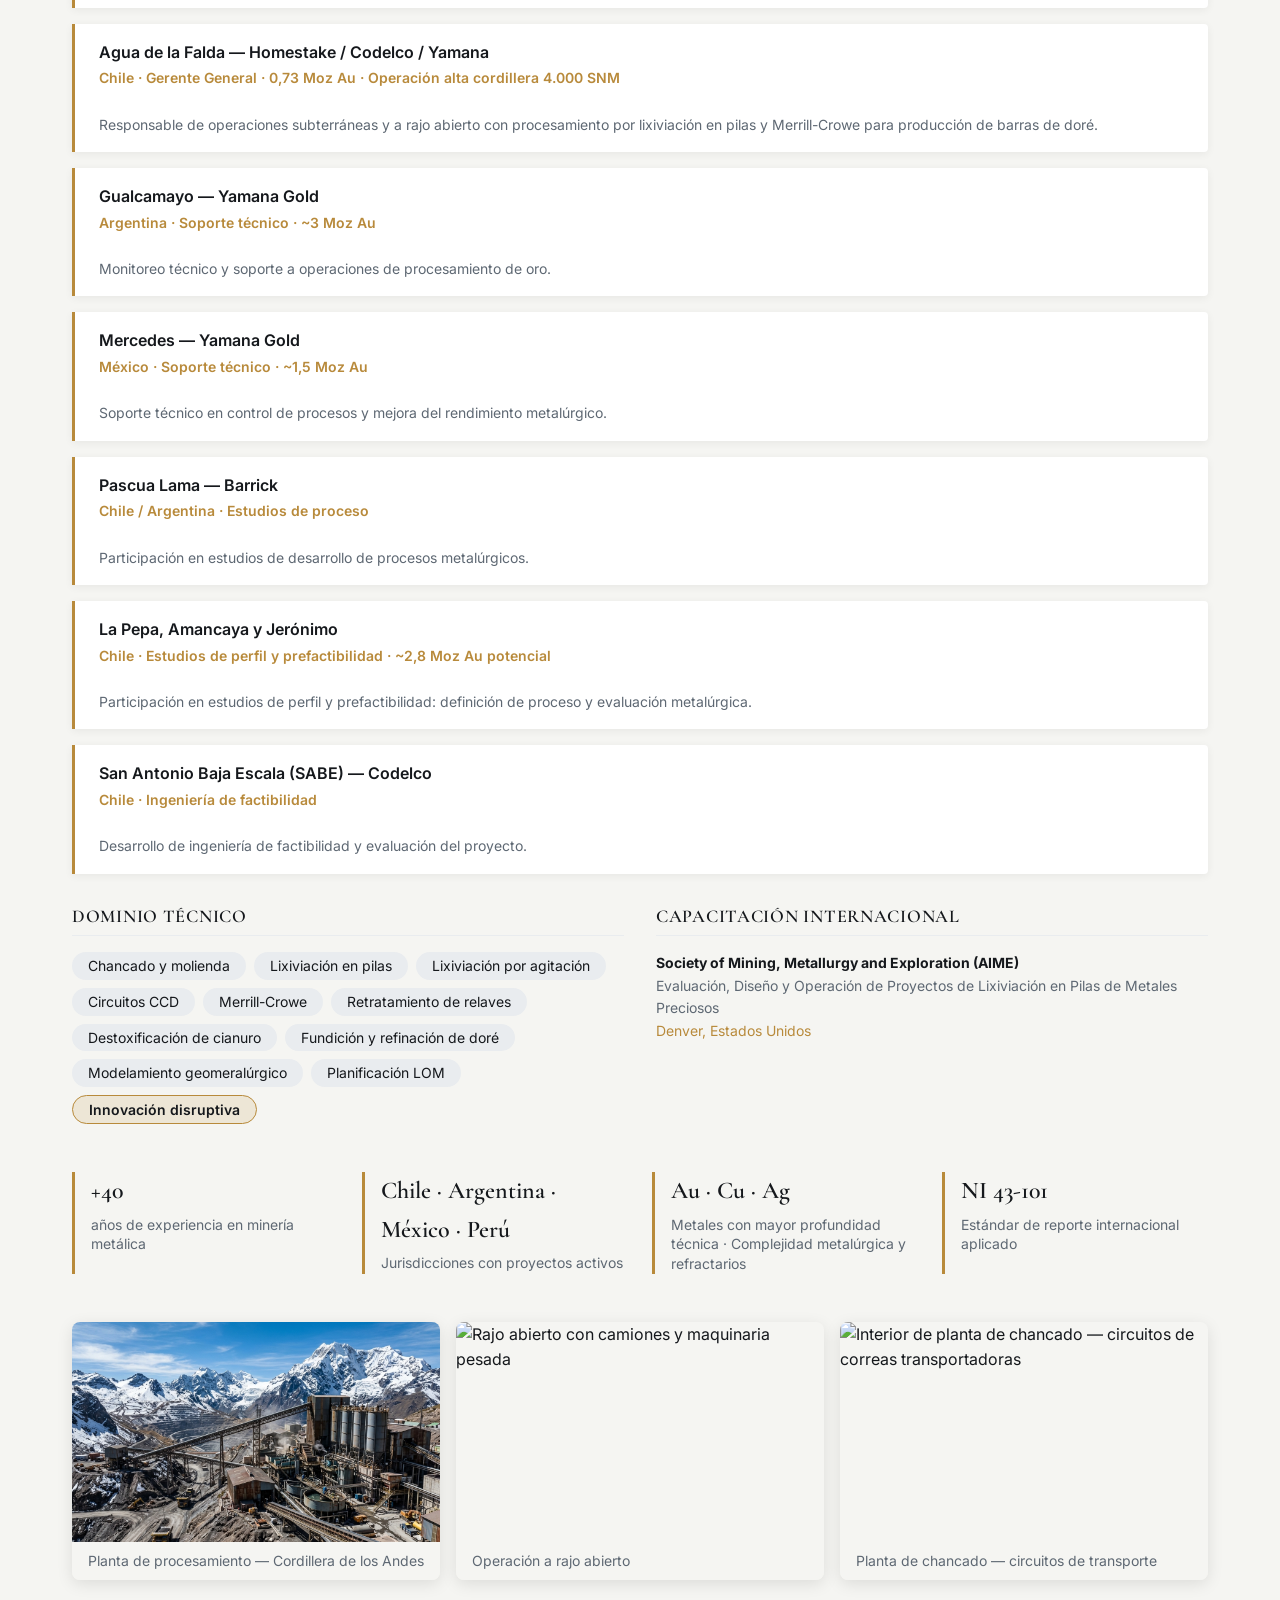
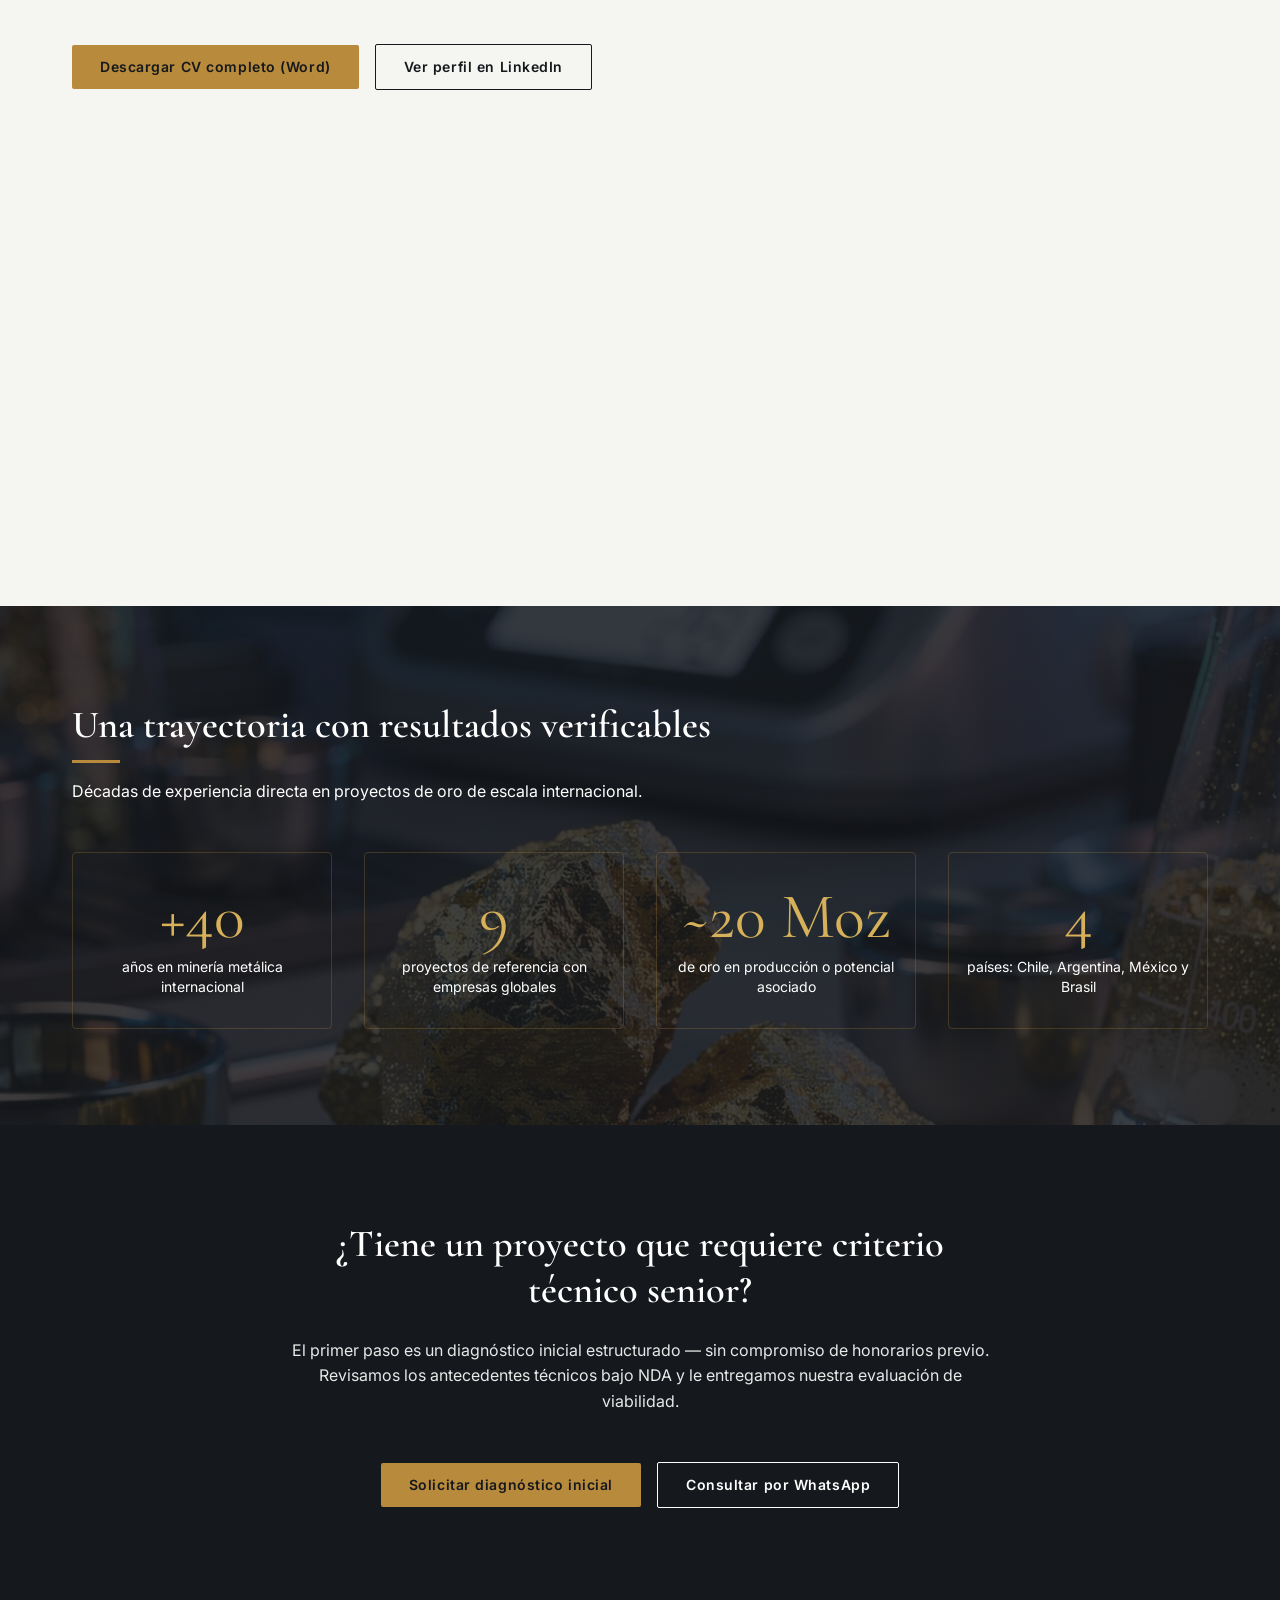
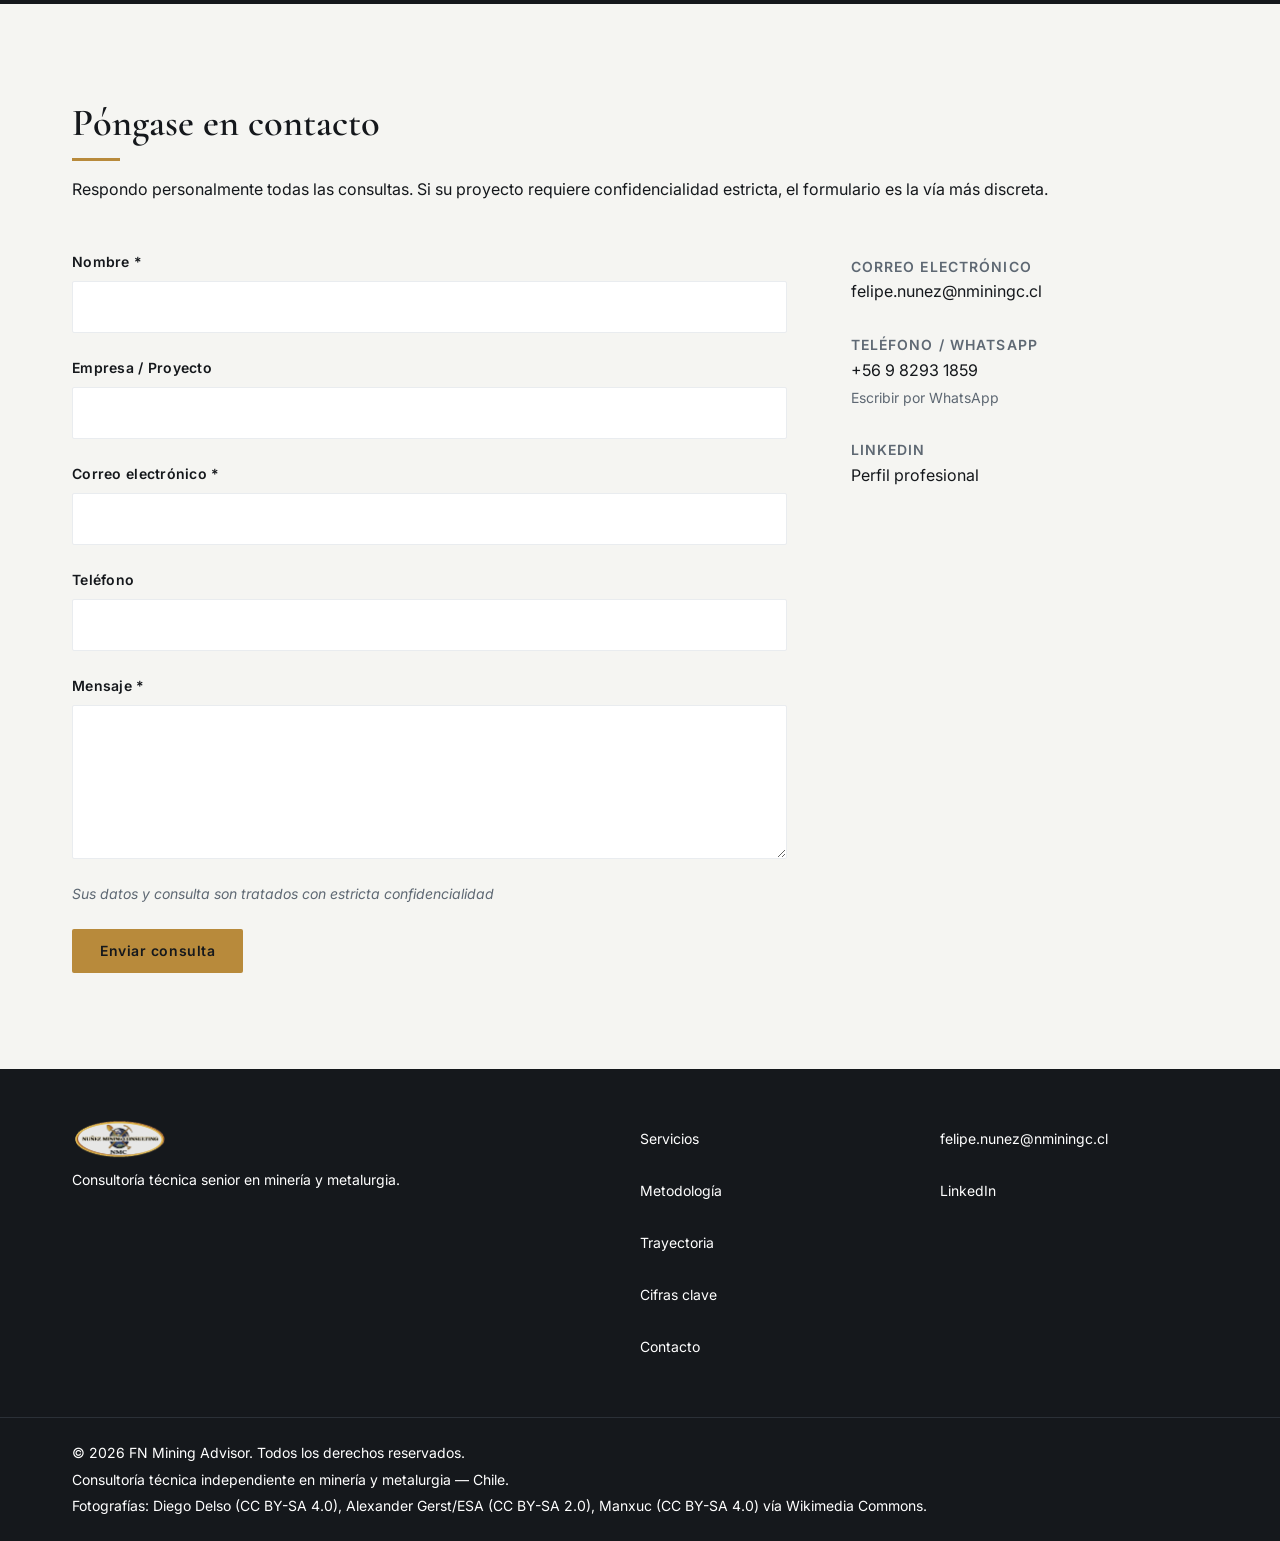
==== commit 3b425b07: "fix(contrast): usar texto blanco sobre fondos oscuros" ====
--- a/index.html
+++ b/index.html
@@ -13,23 +13,23 @@
     </title>
 
     <!-- Design tokens load first — all other CSS depends on these variables -->
-    <link rel="stylesheet" href="css/tokens.css?v=1.2.0" />
-    <link rel="stylesheet" href="css/base.css?v=1.2.0" />
-    <link rel="stylesheet" href="css/layout.css?v=1.2.0" />
-    <link rel="stylesheet" href="css/utilities.css?v=1.2.0" />
+    <link rel="stylesheet" href="css/tokens.css?v=1.2.1" />
+    <link rel="stylesheet" href="css/base.css?v=1.2.1" />
+    <link rel="stylesheet" href="css/layout.css?v=1.2.1" />
+    <link rel="stylesheet" href="css/utilities.css?v=1.2.1" />
 
     <!-- Section CSS -->
-    <link rel="stylesheet" href="css/sections/hero.css?v=1.2.0" />
-    <link rel="stylesheet" href="css/sections/valor.css?v=1.2.0" />
-    <link rel="stylesheet" href="css/sections/servicios.css?v=1.2.0" />
-    <link rel="stylesheet" href="css/sections/innovacion.css?v=1.2.0" />
-    <link rel="stylesheet" href="css/sections/metodologia.css?v=1.2.0" />
-    <link rel="stylesheet" href="css/sections/experiencia.css?v=1.2.0" />
-    <link rel="stylesheet" href="css/sections/insights.css?v=1.2.0" />
-    <link rel="stylesheet" href="css/sections/cta-final.css?v=1.2.0" />
-    <link rel="stylesheet" href="css/sections/contacto.css?v=1.2.0" />
-    <link rel="stylesheet" href="css/header.css?v=1.2.0" />
-    <link rel="stylesheet" href="css/footer.css?v=1.2.0" />
+    <link rel="stylesheet" href="css/sections/hero.css?v=1.2.1" />
+    <link rel="stylesheet" href="css/sections/valor.css?v=1.2.1" />
+    <link rel="stylesheet" href="css/sections/servicios.css?v=1.2.1" />
+    <link rel="stylesheet" href="css/sections/innovacion.css?v=1.2.1" />
+    <link rel="stylesheet" href="css/sections/metodologia.css?v=1.2.1" />
+    <link rel="stylesheet" href="css/sections/experiencia.css?v=1.2.1" />
+    <link rel="stylesheet" href="css/sections/insights.css?v=1.2.1" />
+    <link rel="stylesheet" href="css/sections/cta-final.css?v=1.2.1" />
+    <link rel="stylesheet" href="css/sections/contacto.css?v=1.2.1" />
+    <link rel="stylesheet" href="css/header.css?v=1.2.1" />
+    <link rel="stylesheet" href="css/footer.css?v=1.2.1" />
   </head>
   <body>
     <!-- ============================================================
--- a/css/layout.css
+++ b/css/layout.css
@@ -52,7 +52,7 @@
 .section--dark .section-header p,
 .section--dark p {
   color: var(--color-white);
-  opacity: 0.90;
+  opacity: 1;
 }
 
 .section--dark .section-header h2,
--- a/css/sections/hero.css
+++ b/css/sections/hero.css
@@ -91,7 +91,7 @@
   font-family: var(--font-body);
   font-size: 1.125rem;  /* 18px — slightly larger than body for hero context */
   line-height: var(--lh-body);
-  color: var(--color-steel-mid);
+  color: var(--color-white);
   margin-bottom: var(--space-2xl);
   max-width: 40rem;
   margin-inline: auto;
@@ -129,7 +129,7 @@
 .hero__pain-sub {
   display: block;
   font-size: 0.9375rem;
-  color: var(--color-steel-mid);
+  color: var(--color-white);
   margin-top: 0.2rem;
   font-weight: var(--fw-regular);
 }
@@ -168,7 +168,7 @@
   font-family: var(--font-body);
   font-size: var(--text-label);   /* 14px */
   font-weight: var(--fw-regular);
-  color: var(--color-steel-mid);
+  color: var(--color-white);
   letter-spacing: 0.02em;
 }
 
--- a/css/sections/experiencia.css
+++ b/css/sections/experiencia.css
@@ -301,7 +301,7 @@
 
 .persona-competente-card__subtitle {
   font-size: var(--text-label);
-  color: var(--color-steel-mid);
+  color: var(--color-white);
   margin-bottom: 0;
 }
 
@@ -324,7 +324,7 @@
   font-size: 0.75rem;
   text-transform: uppercase;
   letter-spacing: 0.05em;
-  color: var(--color-steel-mid);
+  color: var(--color-white);
 }
 
 .persona-competente-card__detail-val {
@@ -335,7 +335,7 @@
 
 .persona-competente-card__desc {
   font-size: var(--text-label);
-  color: #C5CBD3;
+  color: var(--color-white);
   line-height: var(--lh-body);
   margin-bottom: var(--space-md);
 }
--- a/css/sections/insights.css
+++ b/css/sections/insights.css
@@ -41,6 +41,6 @@
 .cifra-item__label {
   display: block;
   font-size: var(--text-label);
-  color: rgba(255, 255, 255, 0.65);
+  color: var(--color-white);
   line-height: var(--lh-label);
 }
--- a/css/footer.css
+++ b/css/footer.css
@@ -22,7 +22,7 @@
 
 .site-footer__tagline {
   font-size: var(--text-label);
-  color: var(--color-steel-mid);
+  color: var(--color-white);
   margin-top: var(--space-sm);
 }
 
@@ -36,7 +36,7 @@
 
 .site-footer__nav a {
   font-size: var(--text-label);
-  color: var(--color-steel-mid);
+  color: var(--color-white);
   text-decoration: none;
   transition: var(--transition-base);
   min-height: 44px;
@@ -57,7 +57,7 @@
 
 .site-footer__contact a {
   font-size: var(--text-label);
-  color: var(--color-steel-mid);
+  color: var(--color-white);
   text-decoration: none;
   transition: var(--transition-base);
   min-height: 44px;
@@ -77,7 +77,7 @@
 
 .site-footer__legal p {
   font-size: var(--text-label);
-  color: var(--color-steel-mid);
+  color: var(--color-white);
   line-height: var(--lh-body);
 }
 
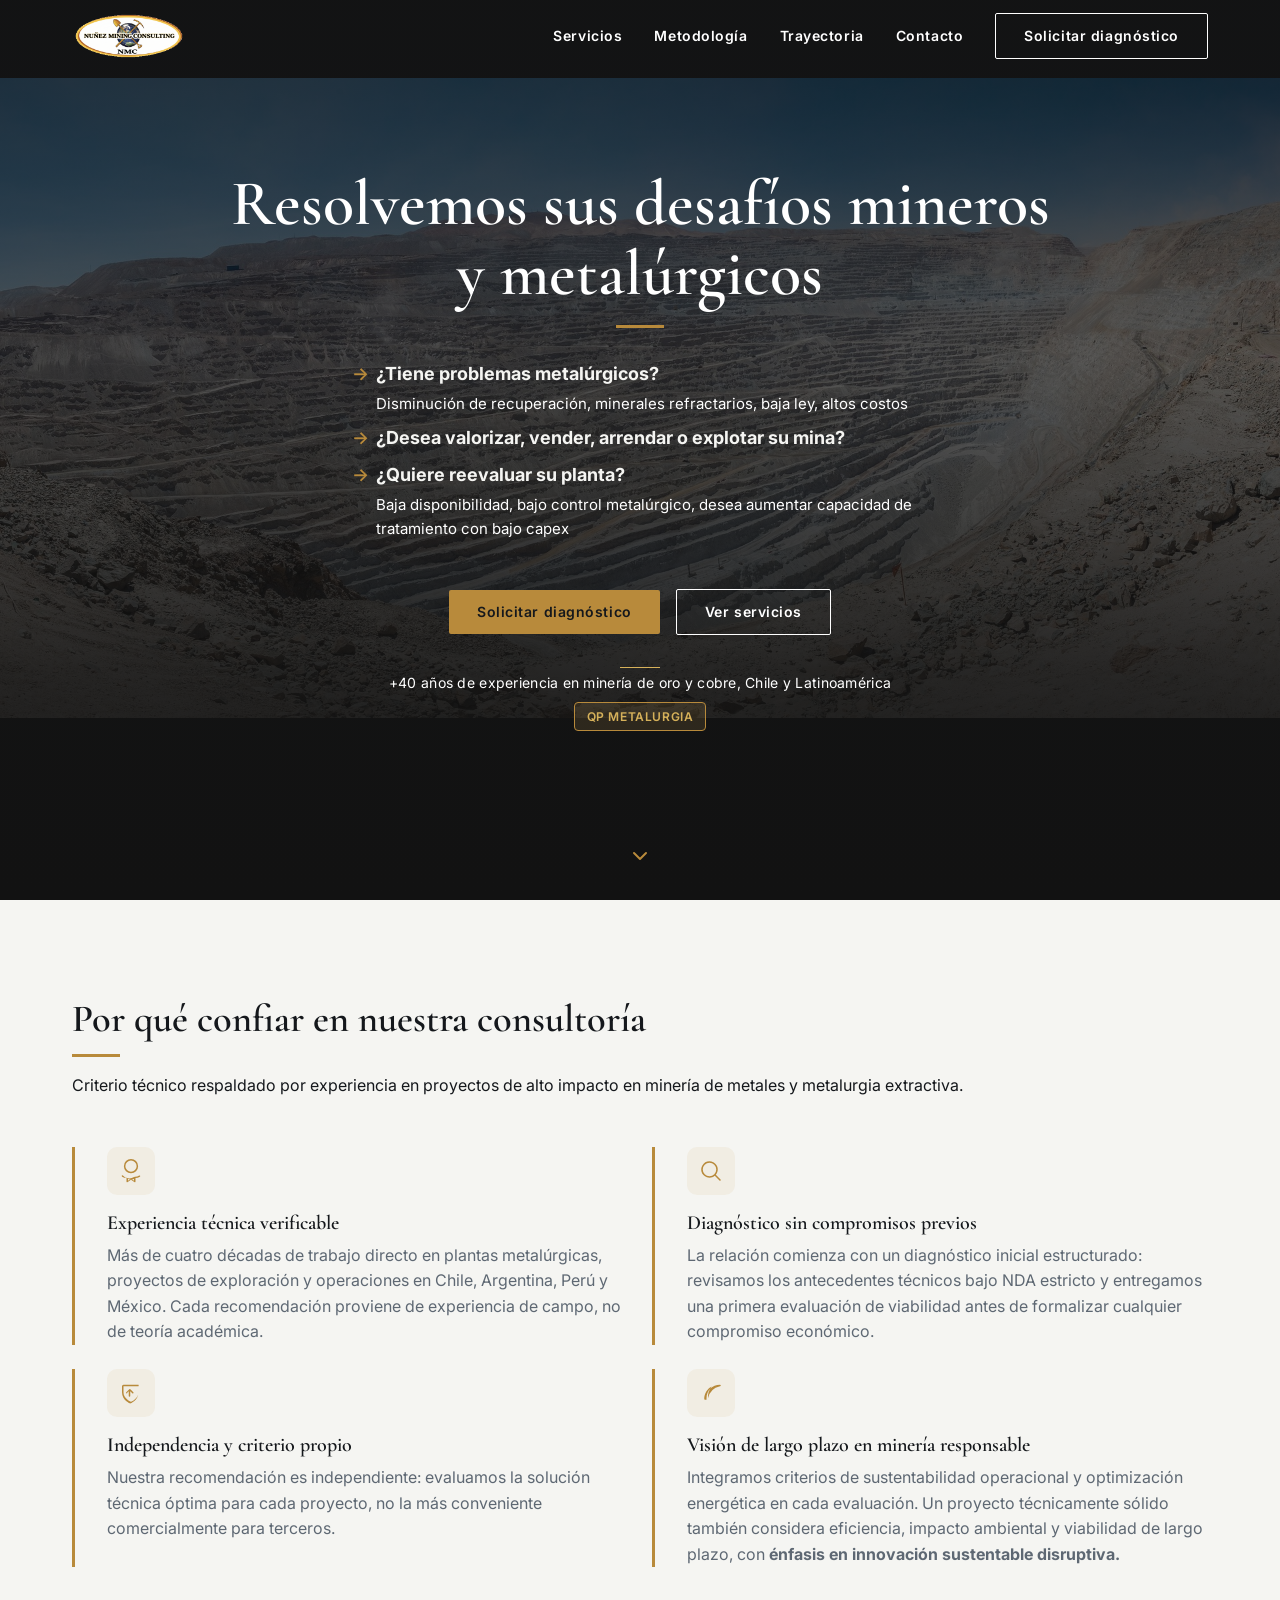
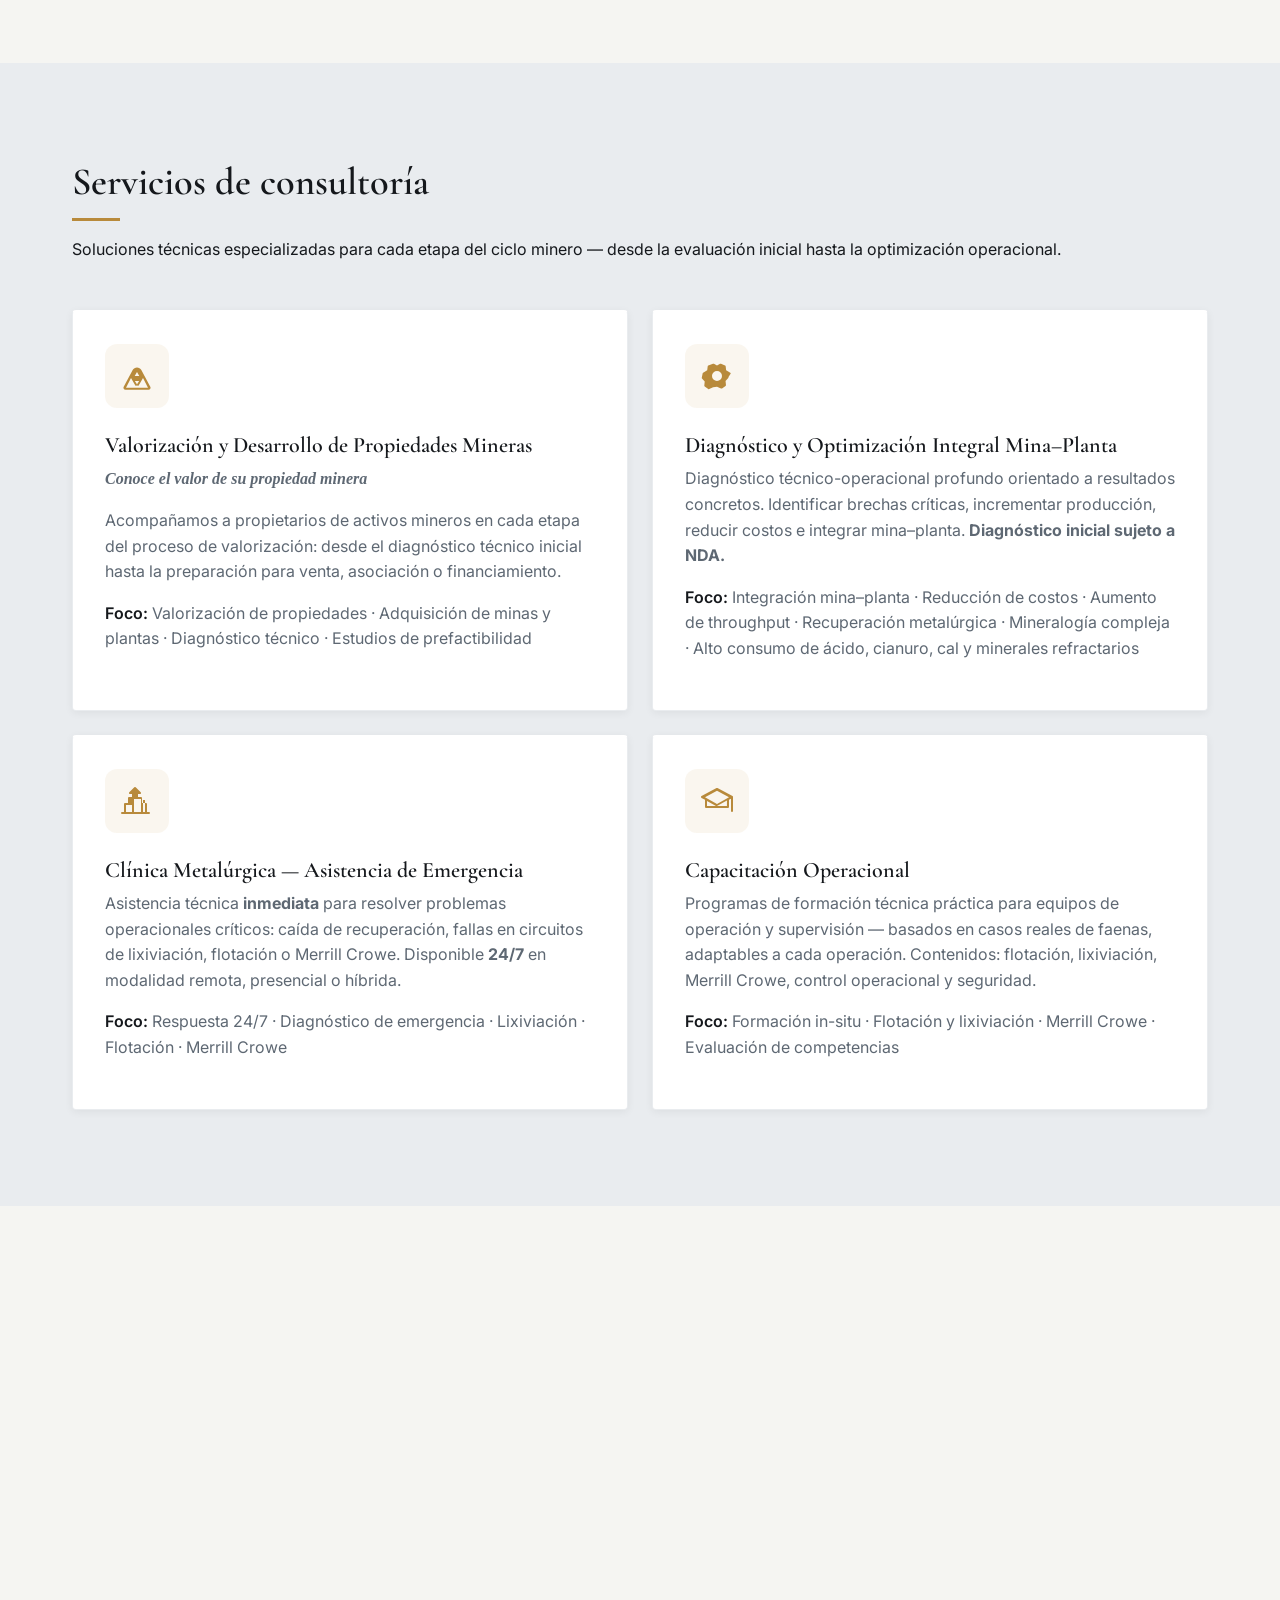
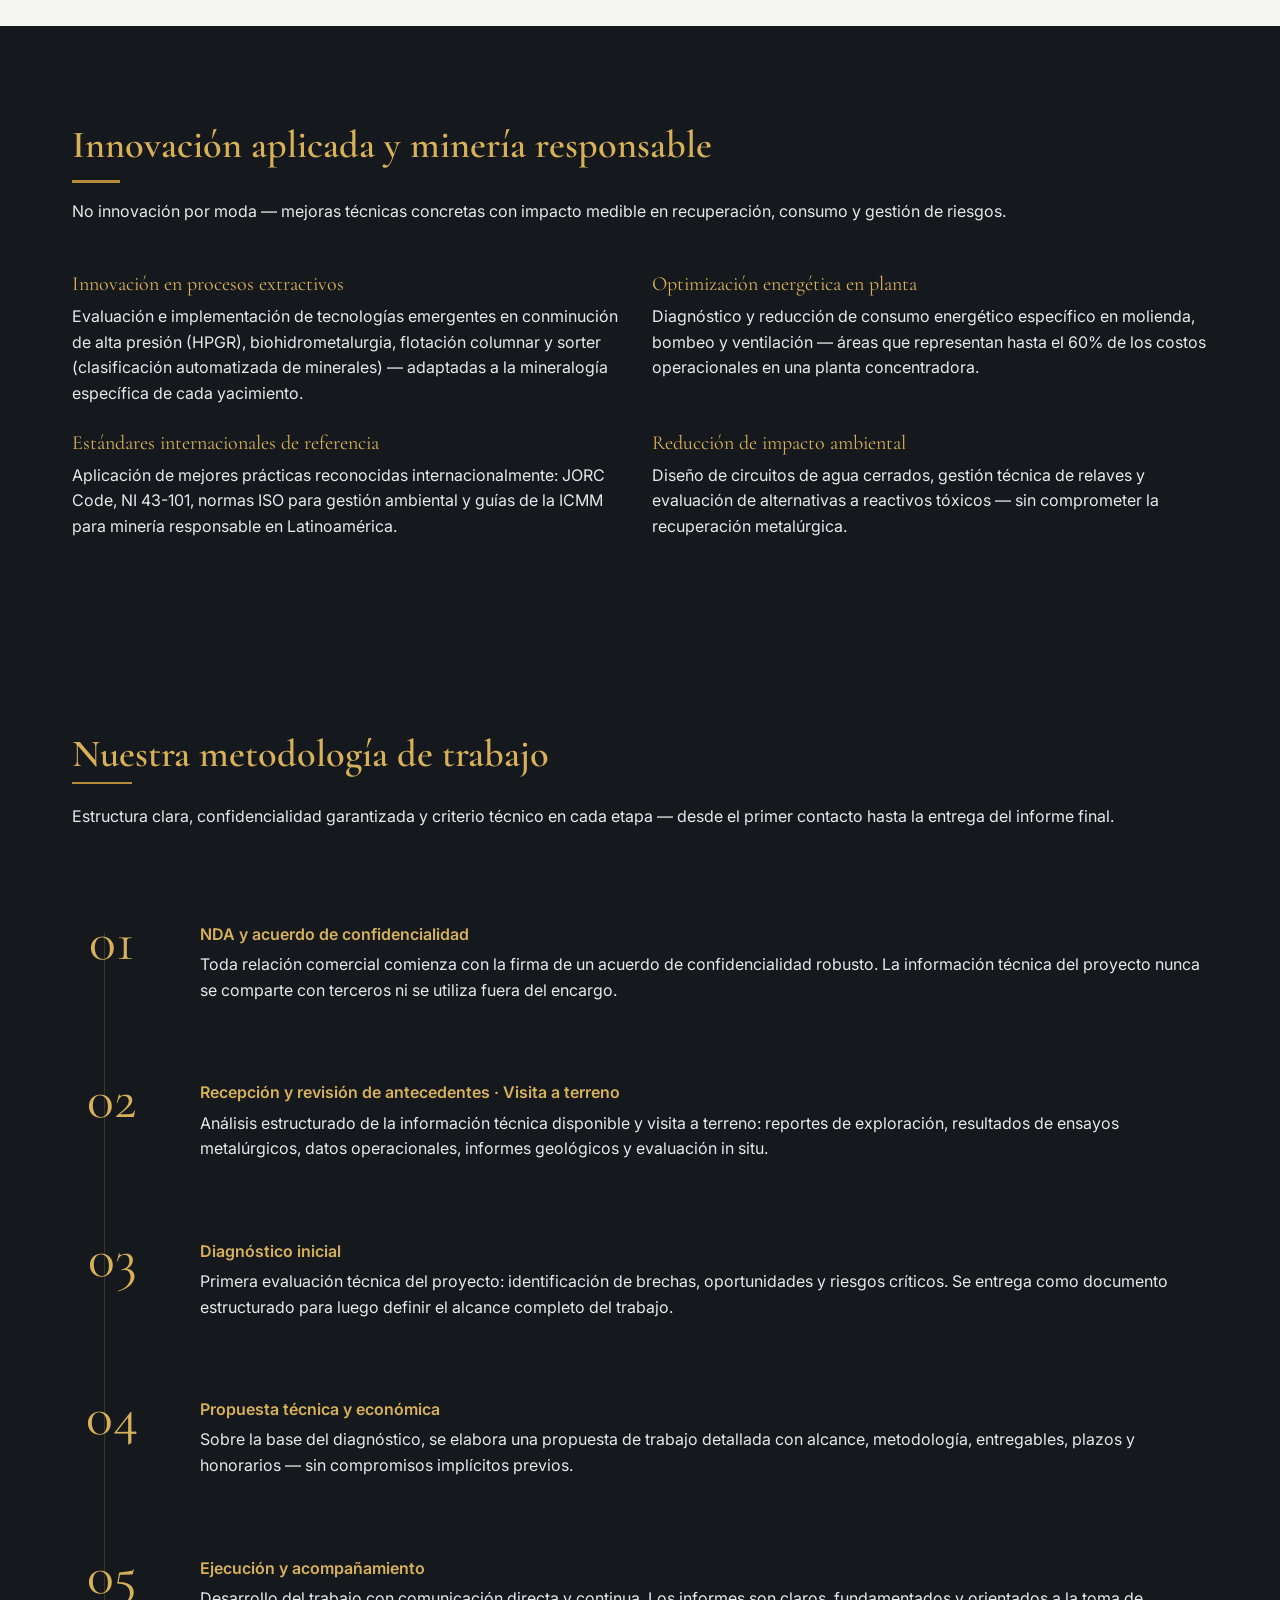
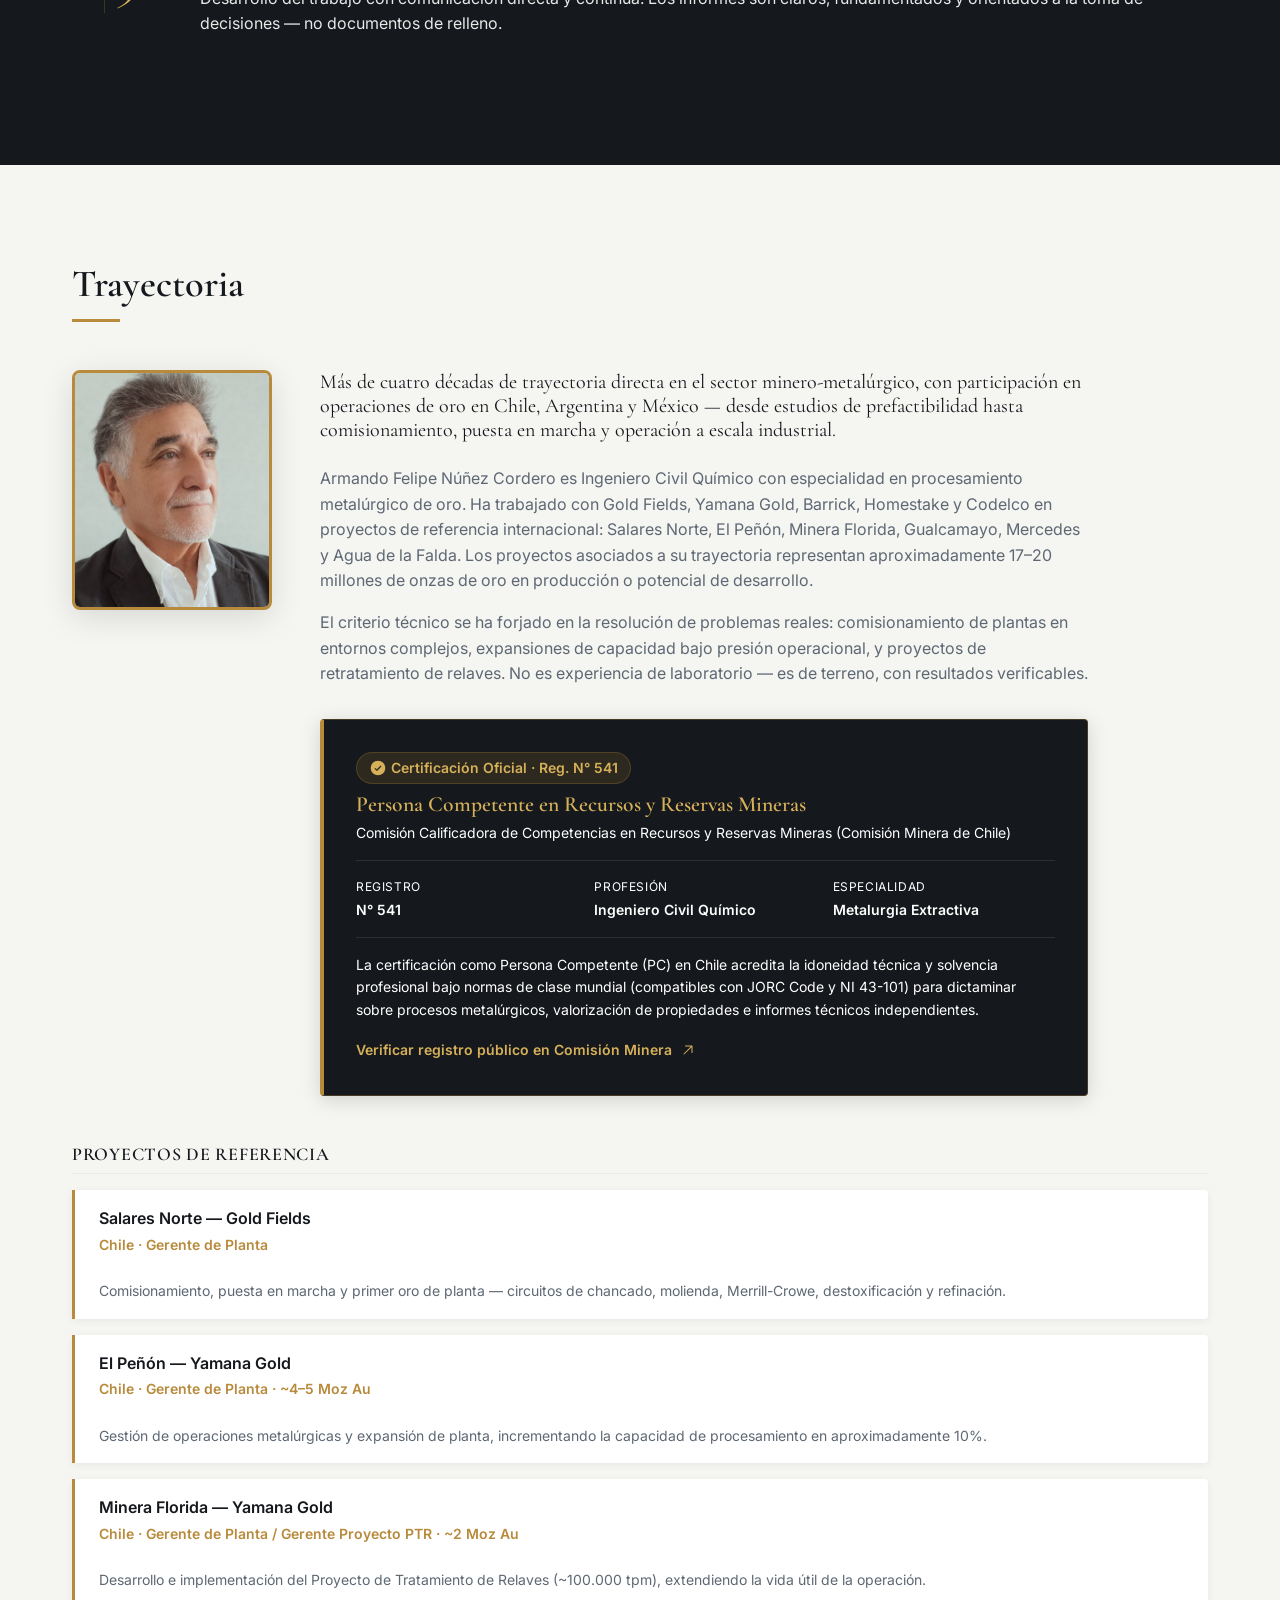
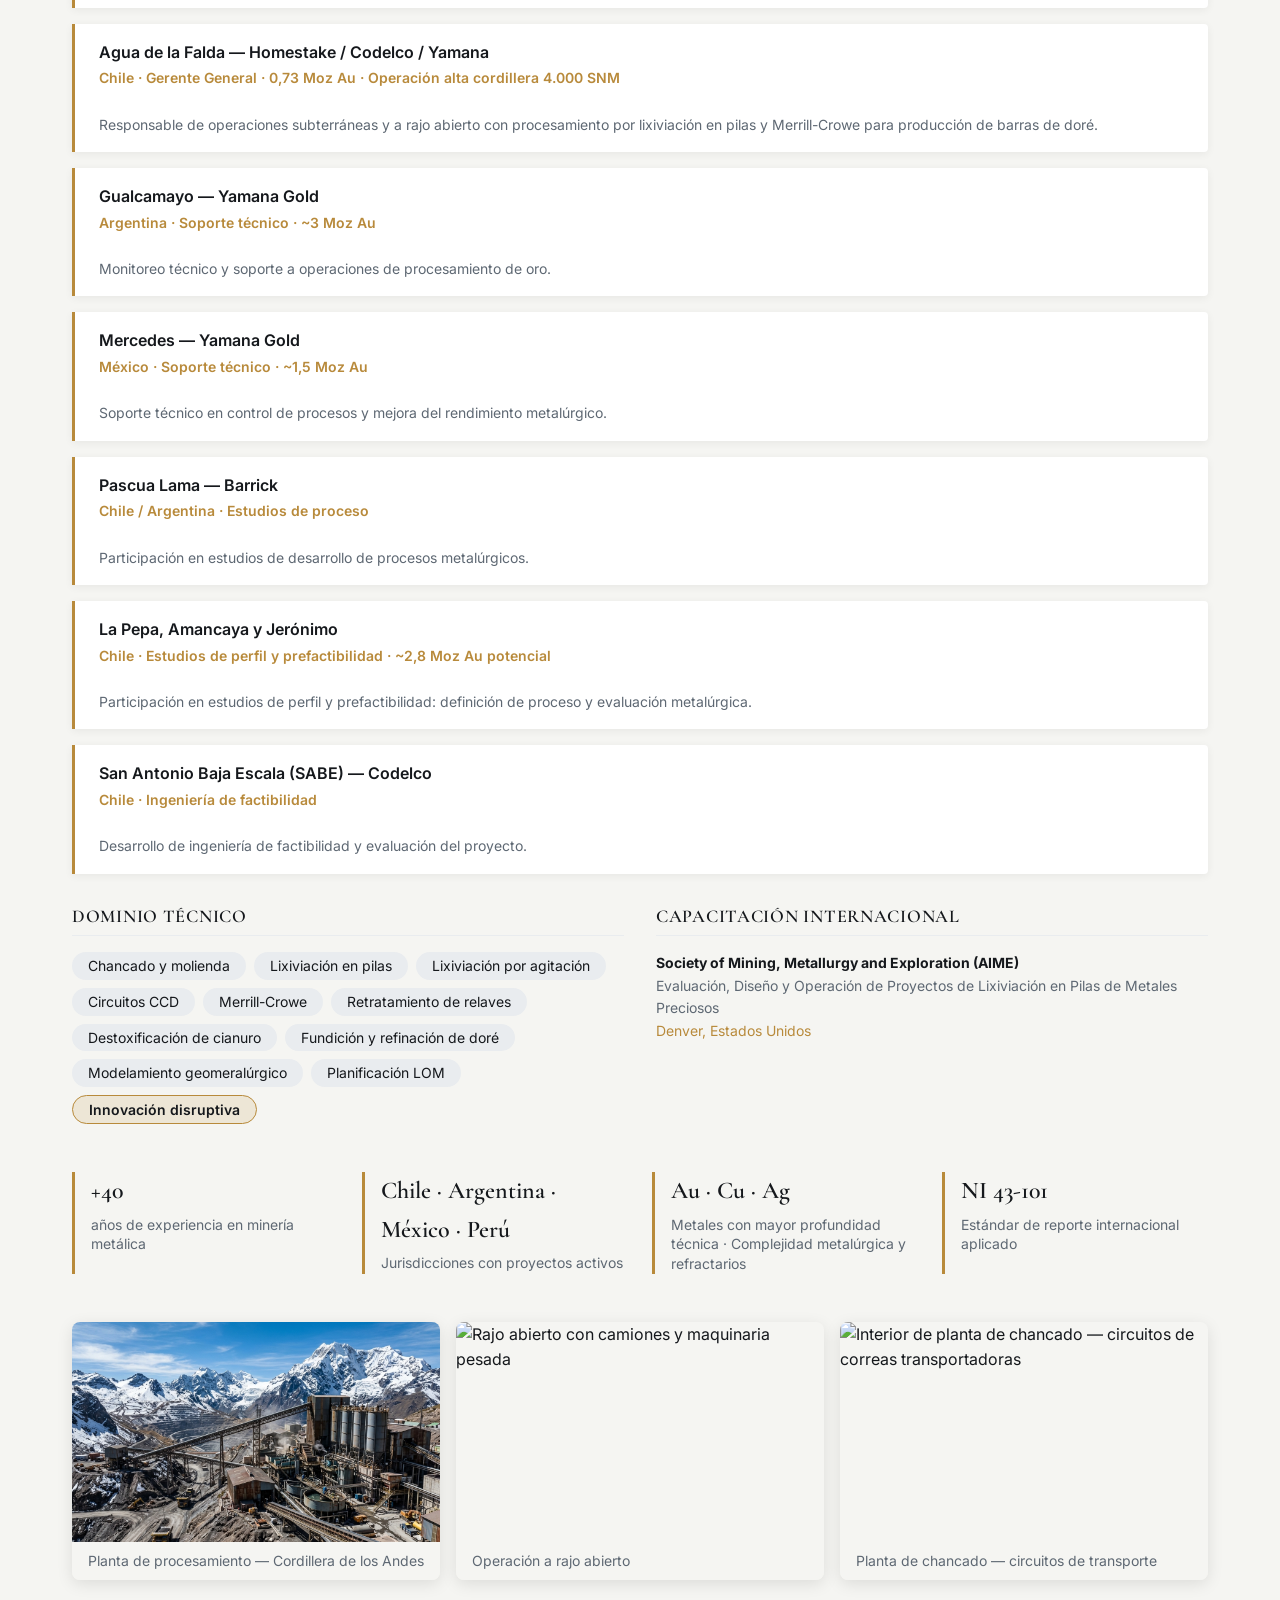
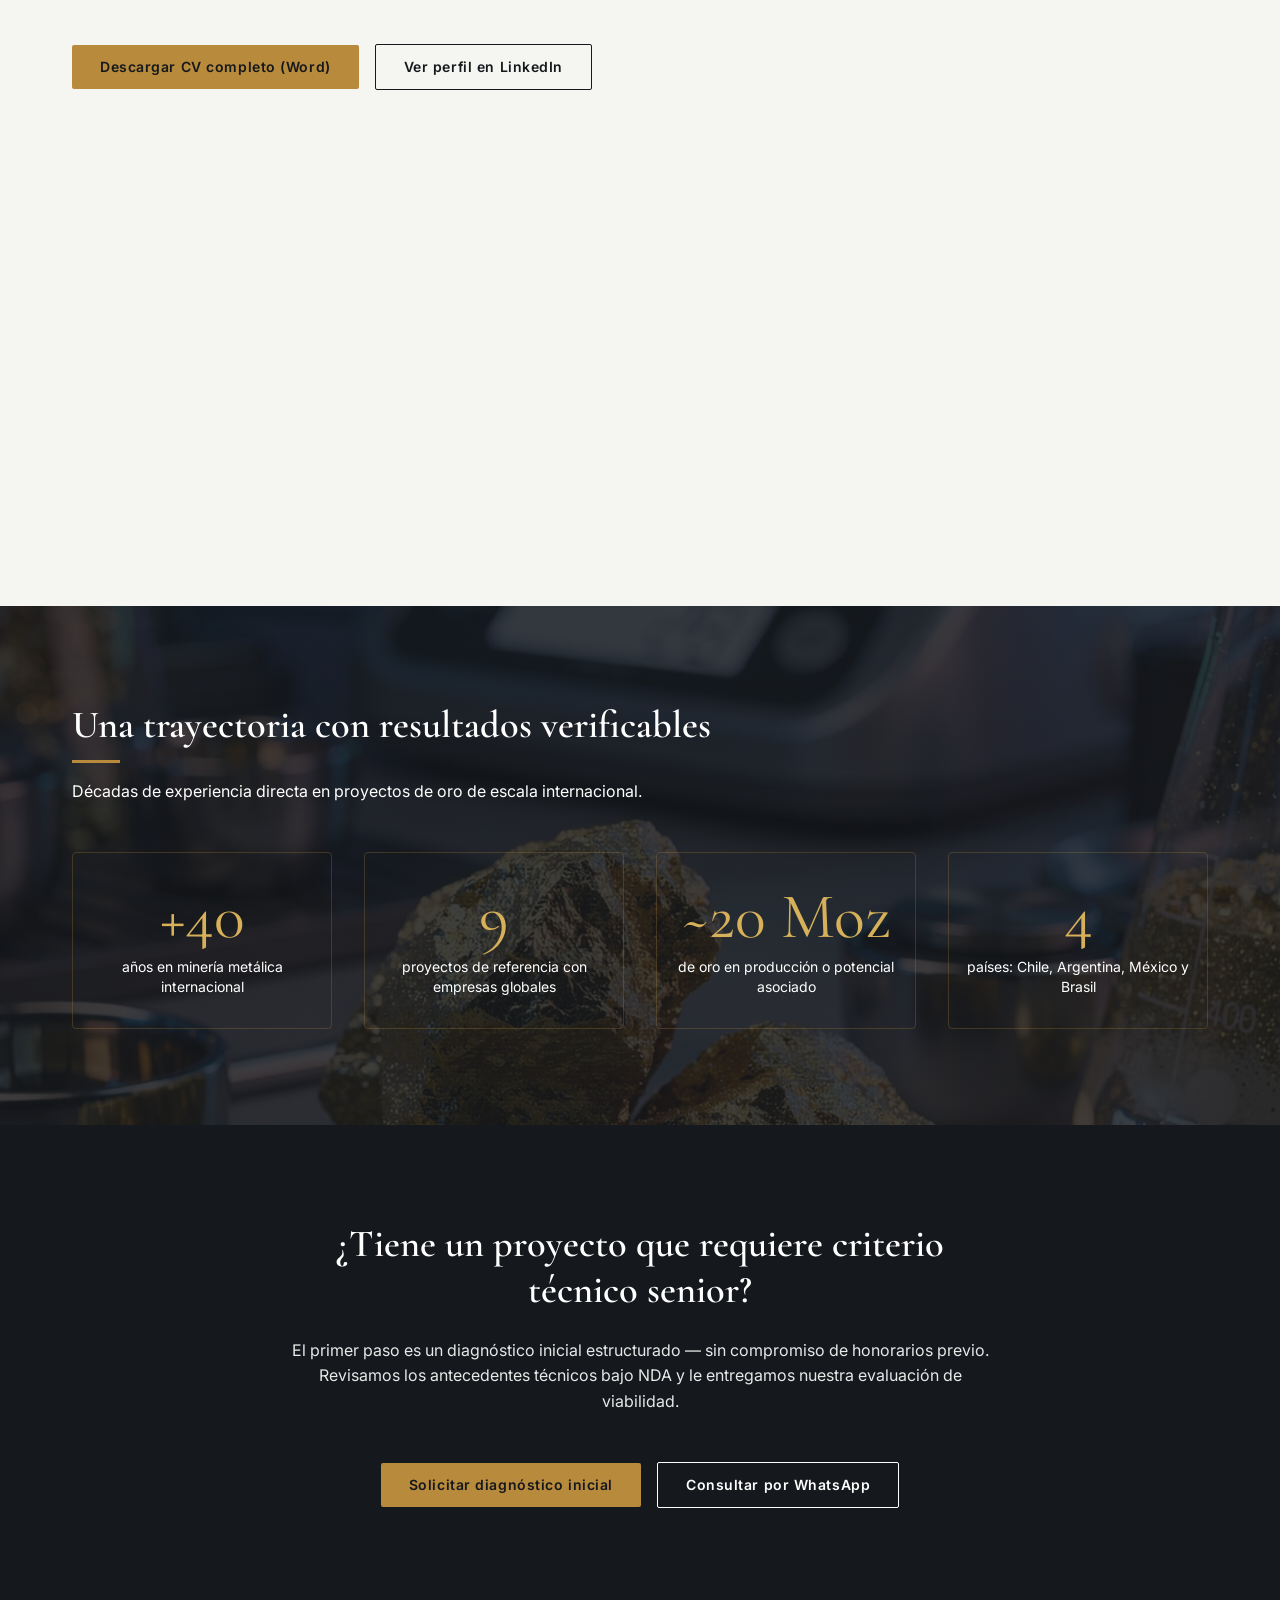
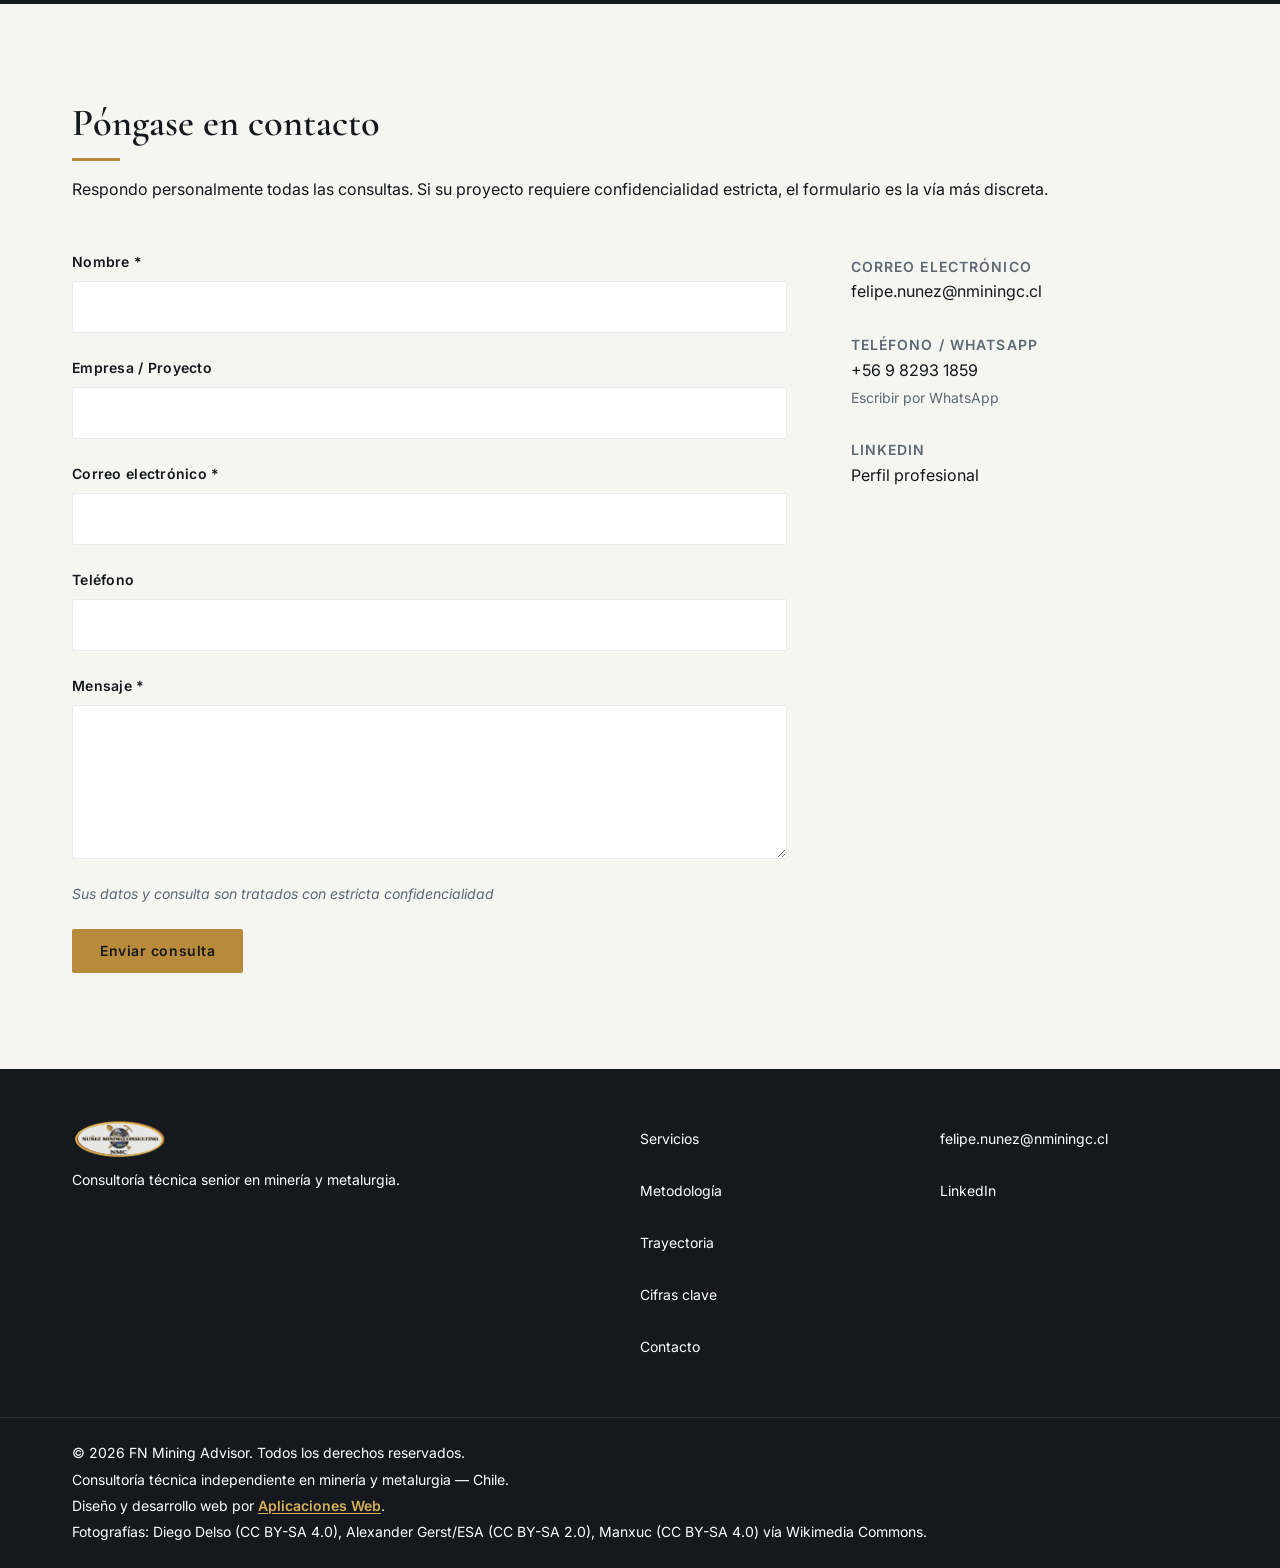
==== commit 37f50d49: "feat(footer): acreditar desarrollo por Aplicaciones Web" ====
--- a/index.html
+++ b/index.html
@@ -29,7 +29,7 @@
     <link rel="stylesheet" href="css/sections/cta-final.css?v=1.2.1" />
     <link rel="stylesheet" href="css/sections/contacto.css?v=1.2.1" />
     <link rel="stylesheet" href="css/header.css?v=1.2.1" />
-    <link rel="stylesheet" href="css/footer.css?v=1.2.1" />
+    <link rel="stylesheet" href="css/footer.css?v=1.2.2" />
   </head>
   <body>
     <!-- ============================================================
@@ -1365,6 +1365,10 @@
           <p>
             Consultoría técnica independiente en minería y metalurgia — Chile.
           </p>
+          <p class="site-footer__developer-credit">
+            Diseño y desarrollo web por
+            <a href="https://aplicacionesweb.cl/" rel="noopener">Aplicaciones Web</a>.
+          </p>
           <p class="site-footer__photo-credit">
             Fotografías: Diego Delso (CC BY-SA 4.0), Alexander Gerst/ESA (CC
             BY-SA 2.0), Manxuc (CC BY-SA 4.0) vía Wikimedia Commons.
--- a/css/footer.css
+++ b/css/footer.css
@@ -84,3 +84,15 @@
 .site-footer__legal p + p {
   margin-top: var(--space-xs);
 }
+
+.site-footer__developer-credit a {
+  color: var(--color-gold-300);
+  font-weight: var(--fw-semibold);
+  text-decoration: underline;
+  text-underline-offset: 0.15em;
+}
+
+.site-footer__developer-credit a:hover,
+.site-footer__developer-credit a:focus-visible {
+  color: var(--color-white);
+}
